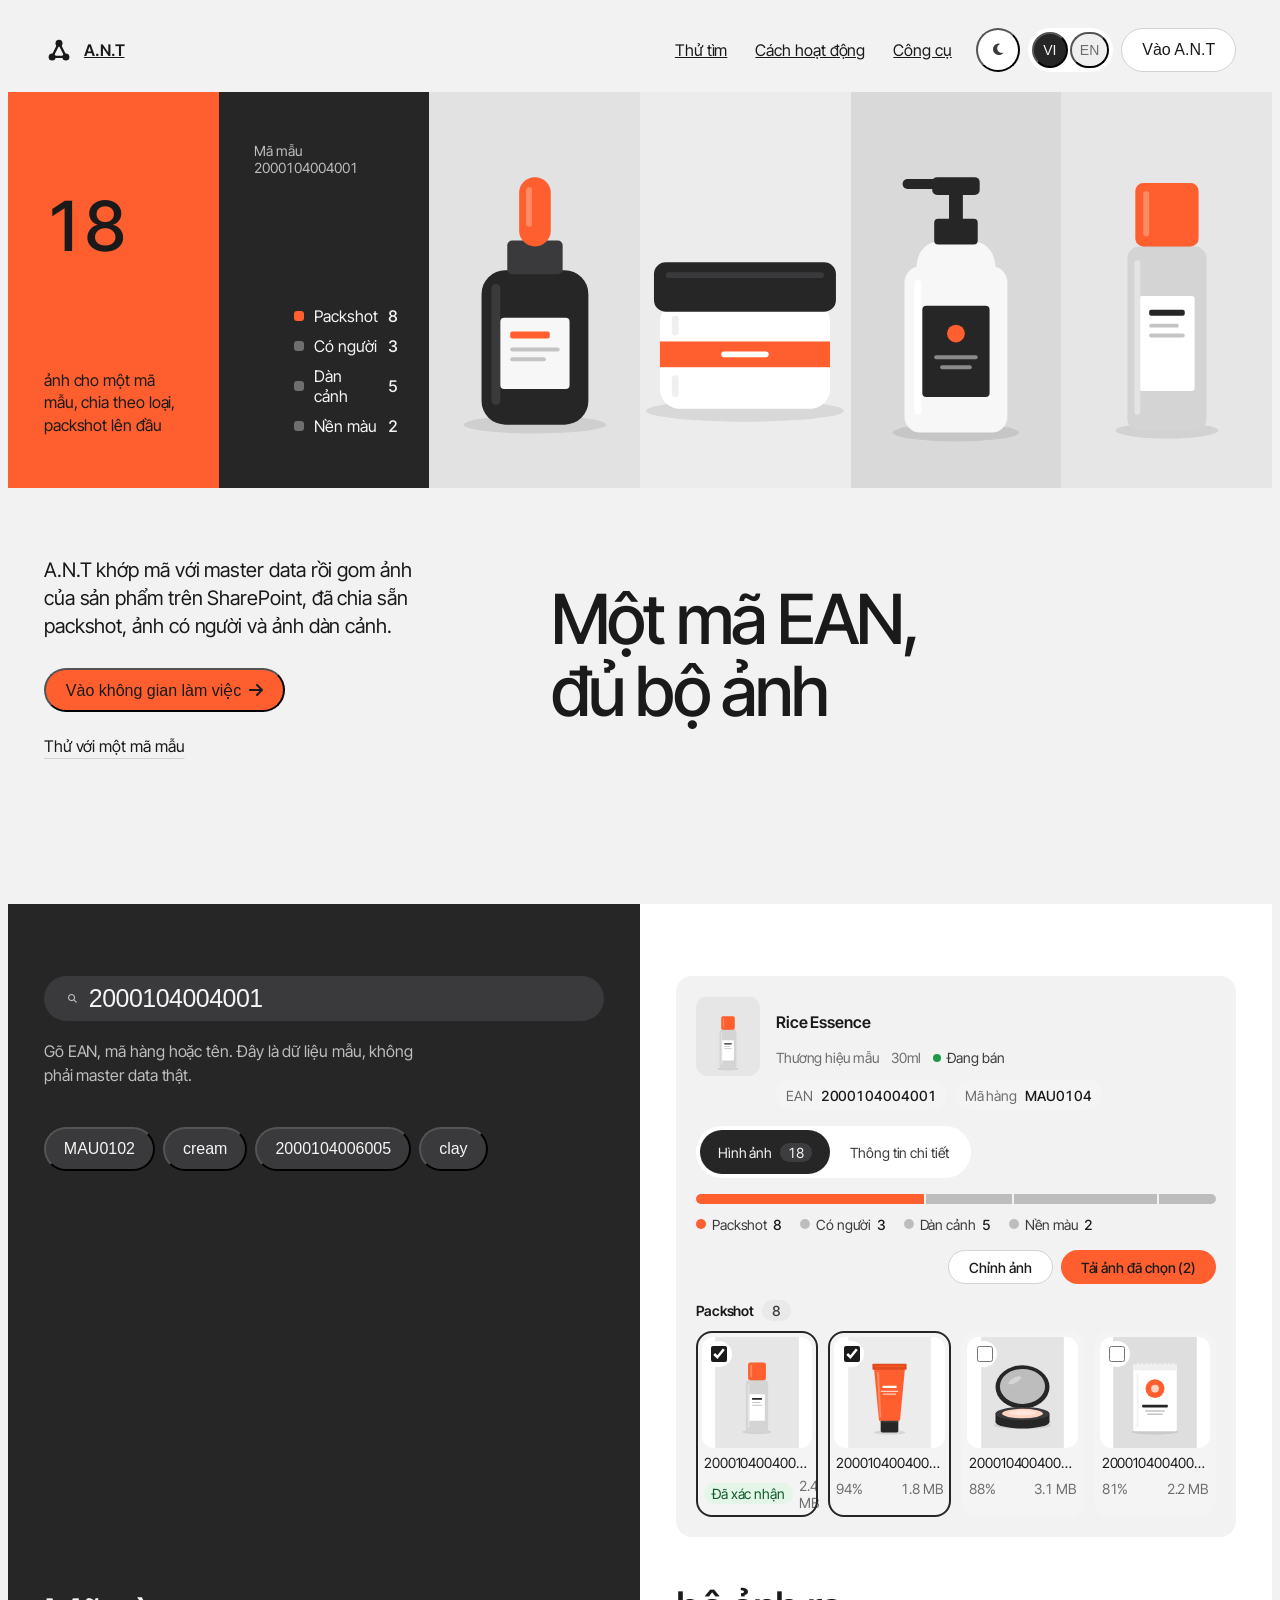
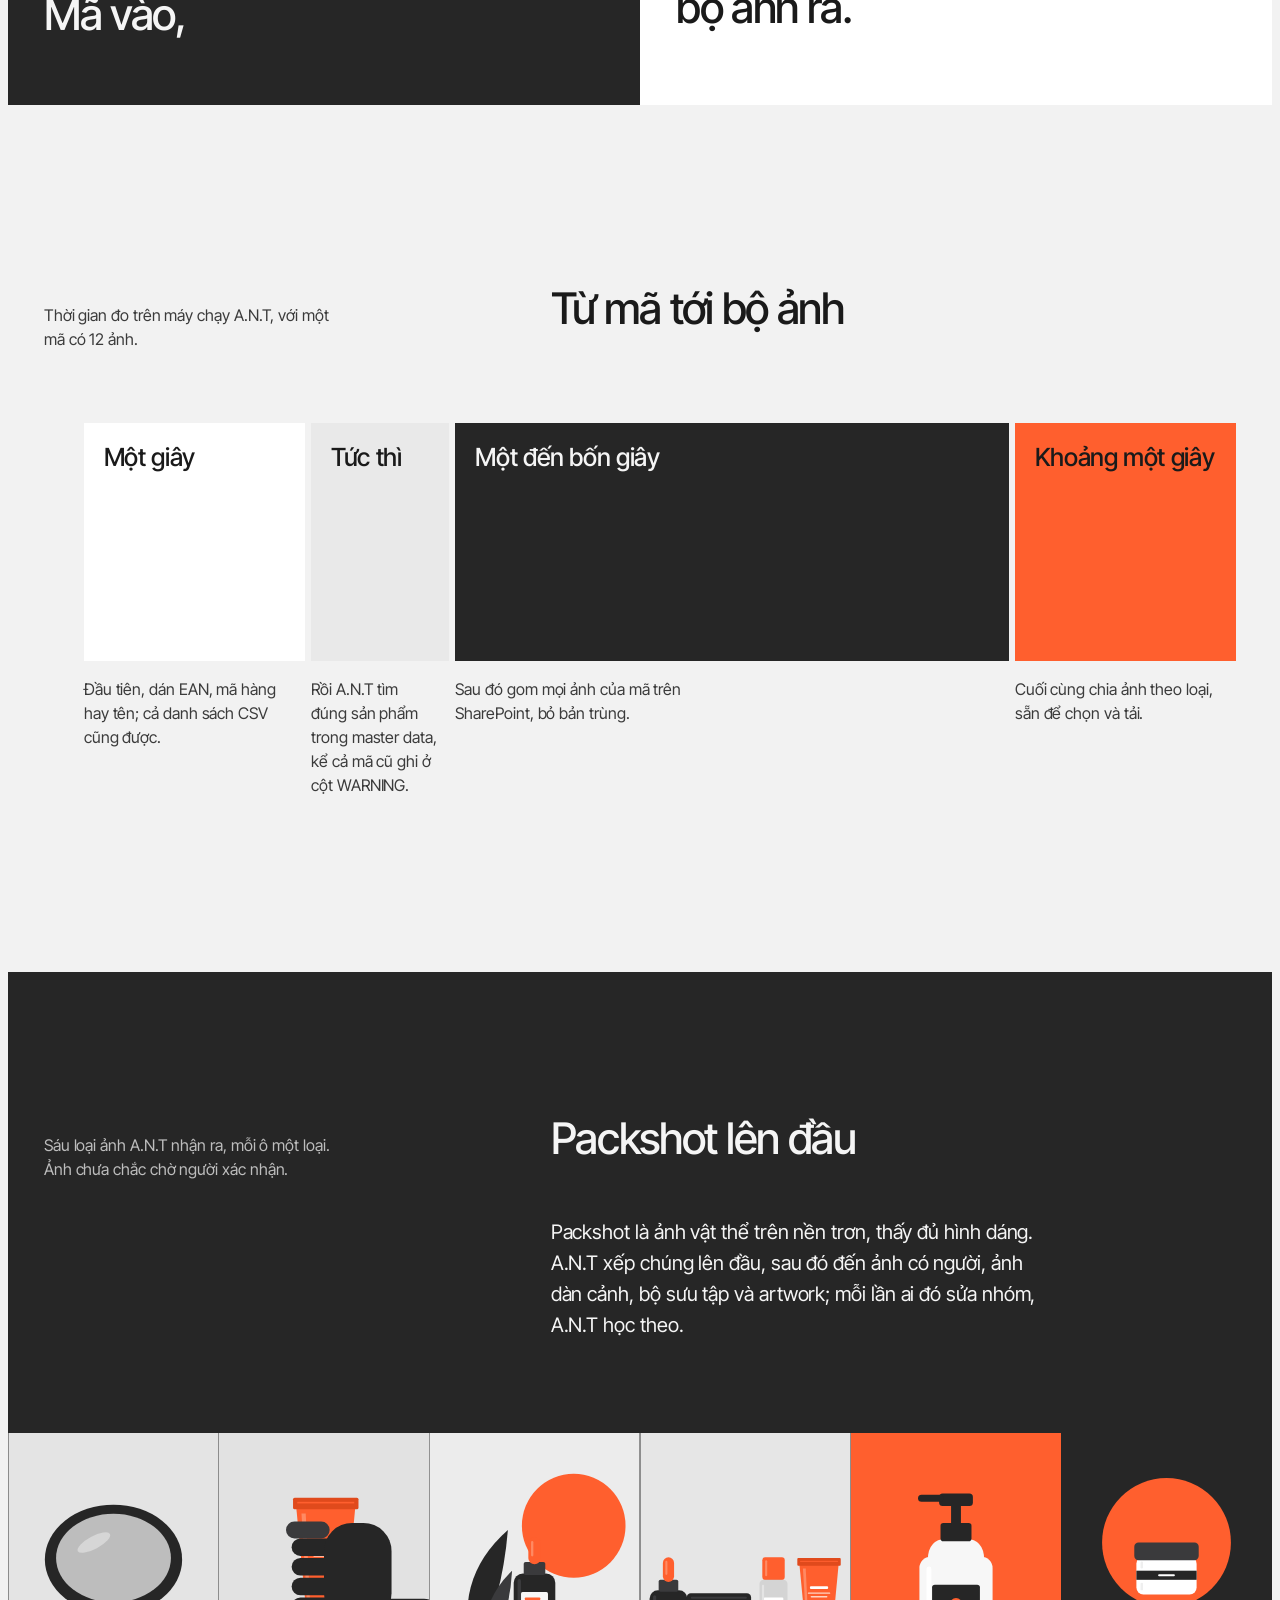
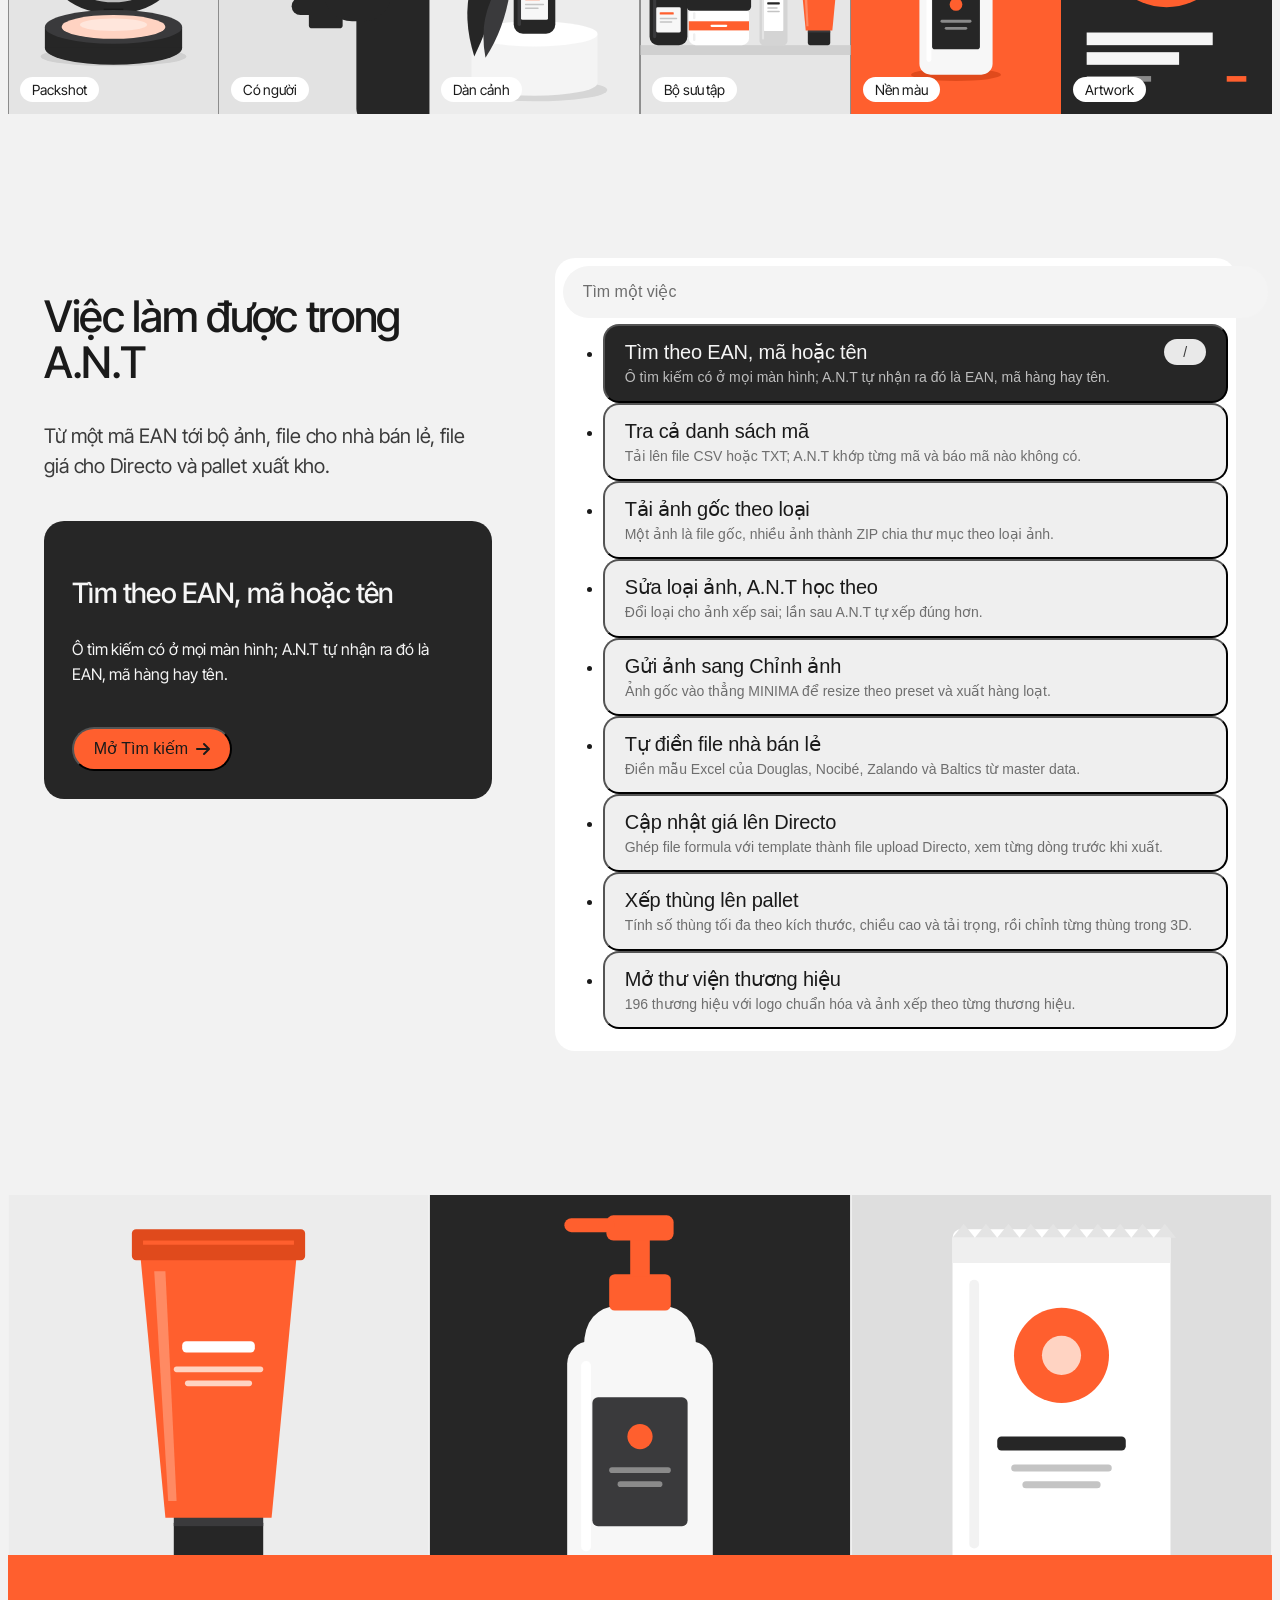
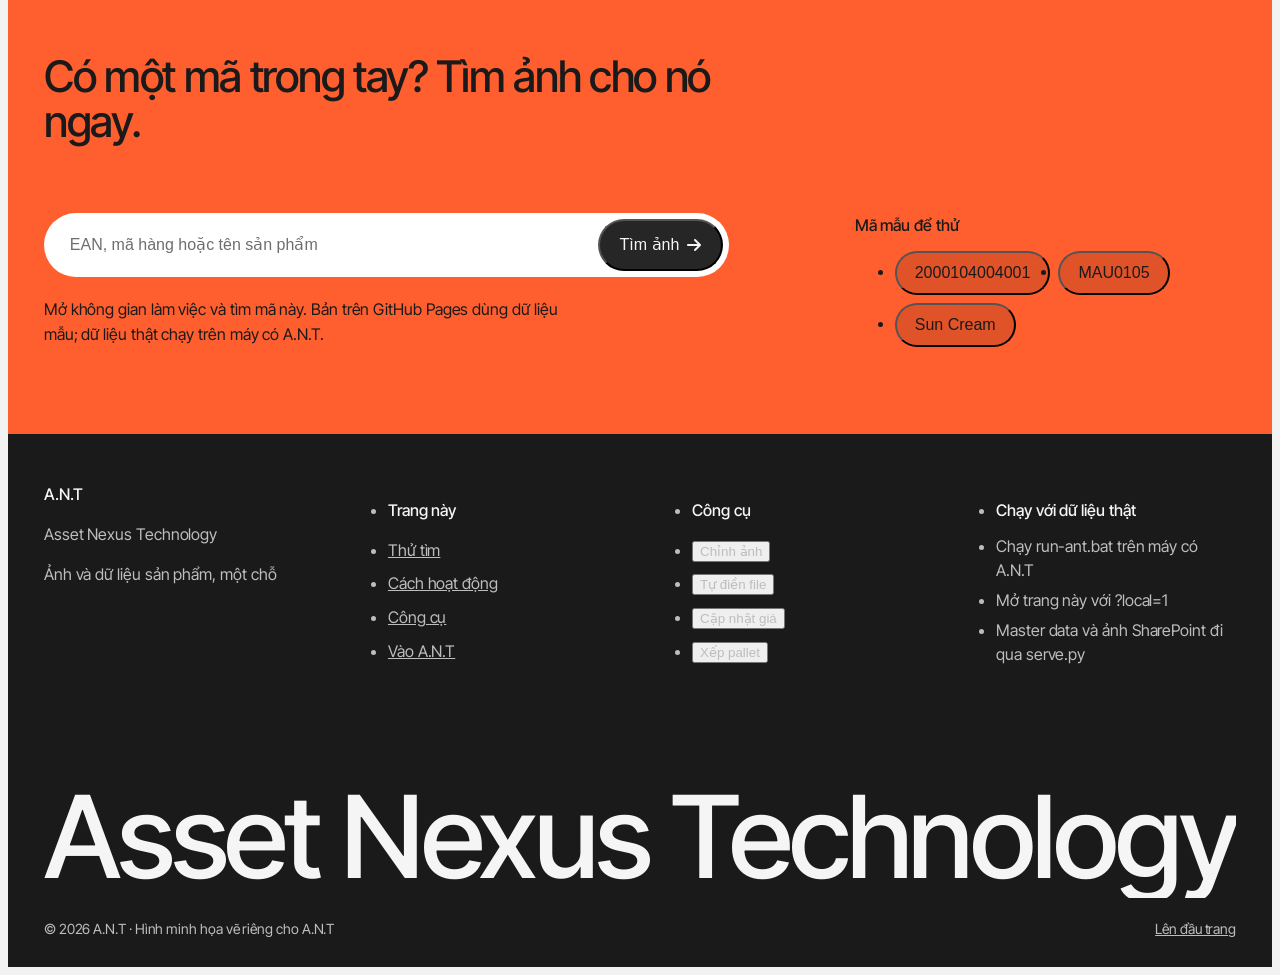
==== index.html @ 9f30e1dd "Rebuild A.N.T preview: drawn graphics landing, sample products demo Photographs replaced by flat SVG" ====
<!DOCTYPE html>
<html lang="vi">
<head>
    <meta charset="UTF-8">
    <meta name="viewport" content="width=device-width, initial-scale=1.0">
    <title>A.N.T — Asset Nexus Technology</title>
    <script>try { document.documentElement.dataset.theme = localStorage.getItem('ant-theme') === 'dark' ? 'dark' : 'light'; } catch (e) { document.documentElement.dataset.theme = 'light'; }</script>
    <!-- Tailwind CSS -->
    <script src="https://cdn.tailwindcss.com"></script>
    <!-- FontAwesome Icons -->
    <link rel="stylesheet" href="https://cdnjs.cloudflare.com/ajax/libs/font-awesome/6.4.0/css/all.min.css">
    <!-- Inter Tight (with Vietnamese) for everything, IBM Plex Mono for EANs and article codes in the workspace -->
    <link rel="preconnect" href="https://fonts.googleapis.com">
    <link rel="preconnect" href="https://fonts.gstatic.com" crossorigin>
    <link href="https://fonts.googleapis.com/css2?family=Inter+Tight:wght@400;500;600&family=IBM+Plex+Mono:wght@400;500&display=swap" rel="stylesheet"><!-- taste-skill-ignore: IBM Plex Mono is the sheet's face for IDs -->
    <script>
        tailwind.config = {
            theme: { extend: { fontFamily: { sans: ['"Inter Tight"', 'system-ui', 'sans-serif'] } } }
        }
    </script>
    <style>
        /* Omni-style workspace (after VALMAX's "Omni" dashboard, the user's reference).
           A light grey canvas with white cards (20px corners, no borders, no shadows),
           near-black cards for emphasis, one orange for the main action and the main
           data, pills for every control, and big light figures. The screens are one
           pill of tabs in the top bar; there is no sidebar. Inter Tight throughout;
           IBM Plex Mono only for EANs and article codes. */
        :root {
            color-scheme: light;
            --bg: #f2f2f2;            /* the canvas */
            --sheet: #f2f2f2;
            --surface: #ffffff;       /* cards */
            --surface-2: #f4f4f4;     /* fills inside cards */
            --surface-3: #e9e9e9;     /* hover and active */
            --line: #e6e6e6;
            --line-strong: #d2d2d2;
            --text: #1a1a1a;
            --text-2: #3b3b3b;
            --text-3: #6e6e6e;
            --ink-dark: #262626;      /* emphasis cards, the active tab, dark buttons */
            --on-dark: #f5f5f5;
            --on-dark-2: #a6a6a6;
            --primary: #ff5f2e;       /* the one orange: main action, main data */
            --primary-hover: #f24f1c;
            --primary-ink: #d9480f;
            --on-primary: #1a1a1a;    /* dark text on orange reads at 5.7:1 */
            --chart-1: #ff5f2e;
            --chart-2: #262626;
            --set-other: #bdbdbd;
            --positive: #1e9b48;
            --negative: #e5383b;
            --pill-positive-bg: #e3f6e8; --pill-positive-ink: #0f5a29;
            --pill-warning-bg: #fff1e8; --pill-warning-ink: #9a3412;
            --plate: #f0f0f0;
            --radius-sm: 12px;
            --radius: 16px;
            --radius-lg: 20px;
            --gap: 16px;
            --mono: 'IBM Plex Mono', ui-monospace, monospace;
        }
        :root[data-theme="dark"] {
            color-scheme: dark;
            --bg: #0f0f10;
            --sheet: #0f0f10;
            --surface: #1b1b1c;
            --surface-2: #242425;
            --surface-3: #2f2f30;
            --line: #2c2c2d;
            --line-strong: #404042;
            --text: #f2f2f2;
            --text-2: #d0d0d0;
            --text-3: #9c9c9c;
            --ink-dark: #2c2c2e;
            --on-dark: #f5f5f5;
            --on-dark-2: #a6a6a6;
            --primary-ink: #ff7a50;
            --set-other: #5a5a5c;
            --positive: #4cc777;
            --negative: #ff6b6b;
            --pill-positive-bg: #12301f; --pill-positive-ink: #8ee0b2;
            --pill-warning-bg: #3a2210; --pill-warning-ink: #ffb68f;
            --plate: #ececec;         /* product shots keep a light plate */
        }
        html, body { background: var(--bg); }
        .ant-theme-switching *, .ant-theme-switching *::before, .ant-theme-switching *::after { transition: none !important; }
        body { font-family: 'Inter Tight', system-ui, sans-serif; font-size: 15px; letter-spacing: -.005em; color: var(--text); }
        ::selection { background: var(--primary); color: var(--on-primary); }
        h1, h2, h3, h4 { color: var(--text); }
        .ant-muted { color: var(--text-3); }
        .ant-soft { color: var(--text-2); }
        .ant-mono { font-family: var(--mono); font-variant-numeric: tabular-nums; } /* taste-skill-ignore: EANs and article codes only */
        .ant-ico-red, .ant-ico-yellow, .ant-ico-green, .ant-ico-blue, .ant-ico-gray { color: var(--text-3) !important; }
        .no-scrollbar::-webkit-scrollbar { display: none; }
        .no-scrollbar { -ms-overflow-style: none; scrollbar-width: none; }
        .square-grid-item { aspect-ratio: 1 / 1; }

        /* Controls: every button and field is a pill */
        button, input, [role="button"] { touch-action: manipulation; }
        button:focus-visible, input:focus-visible, a:focus-visible, [role="button"]:focus-visible { outline: 2px solid var(--primary-ink) !important; outline-offset: 2px; }
        button:disabled { cursor: not-allowed; opacity: .45; }
        .ant-btn { min-height: 44px; display: inline-flex; align-items: center; justify-content: center; gap: 8px; padding: 0 20px; border-radius: 999px; font-size: 15px; font-weight: 500; white-space: nowrap; transition: background-color .15s, border-color .15s, color .15s, transform .15s; }
        .ant-btn:active:not(:disabled) { transform: scale(.98); }
        .ant-btn-primary { background: var(--primary); color: var(--on-primary); }
        .ant-btn-primary:hover { background: var(--primary-hover); }
        .ant-btn-dark { background: var(--ink-dark); color: var(--on-dark); }
        .ant-btn-dark:hover { background: #000; }
        .ant-btn-secondary { background: var(--surface); color: var(--text); border: 1px solid var(--line-strong); }
        .ant-btn-secondary:hover { background: var(--surface-2); }
        .ant-input { min-height: 44px; padding: 0 18px; border-radius: 999px; background: var(--surface-2); border: 1px solid transparent; color: var(--text); outline: none; transition: border-color .15s; }
        .ant-input::placeholder { color: var(--text-3); }
        .ant-input:focus { border-color: var(--line-strong); }
        .ant-input:focus-visible { outline: none !important; }
        .ant-card { background: var(--surface); border-radius: var(--radius-lg); }
        .ant-divider { border-top: 1px solid var(--line); }
        .ant-chip, .ant-chip.is-muted { display: inline-flex; align-items: center; gap: 6px; padding: 2px 10px; border-radius: 999px; background: var(--surface-3); color: var(--text-2); font-size: 13px; font-weight: 500; font-variant-numeric: tabular-nums; }
        /* Icons that head a block sit in a dark circle, as in Omni's card headers */
        .ant-tile { flex: none; width: 30px; height: 30px; display: inline-grid; place-items: center; border-radius: 50%; background: var(--ink-dark); color: var(--on-dark); font-size: 12px; }
        .ant-meter { height: 6px; border-radius: 999px; background: var(--surface-3); overflow: hidden; }
        .ant-meter > span { display: block; height: 100%; border-radius: inherit; background: var(--primary); }

        /* Top bar: brand, search, the screens as one pill, then status, theme and language */
        #ant-topbar { display: flex; flex-wrap: wrap; align-items: center; gap: 10px; padding: 12px 16px 8px; background: var(--bg); }
        .ant-brand { display: flex; align-items: center; gap: 12px; min-height: 44px; padding: 0 4px; text-align: left; }
        .ant-brand-mark { width: 30px; height: 30px; flex: none; color: var(--text); }
        .ant-brand-mark svg { display: block; width: 100%; height: 100%; }
        .ant-brand-sep { width: 1px; height: 26px; background: var(--line-strong); }
        .ant-brand-word { font-size: 24px; font-weight: 500; letter-spacing: -.03em; line-height: 1; color: var(--text); }
        .ant-topbar-search { order: 3; flex: 1 1 100%; }
        .om-nav { display: none; align-items: center; gap: 2px; padding: 4px; border-radius: 999px; background: var(--surface); }
        .om-nav button { min-height: 44px; padding: 0 18px; border-radius: 999px; color: var(--text-2); font-size: 15px; white-space: nowrap; transition: background-color .15s, color .15s; }
        .om-nav button:hover { color: var(--text); background: var(--surface-2); }
        .om-nav button.ant-tool-active { background: var(--ink-dark); color: var(--on-dark); }
        .ant-controls { display: flex; align-items: center; gap: 8px; margin-left: auto; }
        .ant-theme-btn { width: 44px; height: 44px; display: grid; place-items: center; border-radius: 50%; background: var(--surface); color: var(--text-2); transition: background-color .15s, color .15s; }
        .ant-theme-btn:hover { background: var(--surface-3); color: var(--text); }
        .ant-conn { min-height: 44px; display: inline-flex; align-items: center; gap: 8px; padding: 0 16px 0 14px; border-radius: 999px; background: var(--surface); color: var(--text-2); font-size: 14px; white-space: nowrap; transition: background-color .15s; }
        .ant-conn:hover { background: var(--surface-3); }
        .ant-conn::before { content: ''; width: 8px; height: 8px; border-radius: 50%; background: var(--text-3); }
        .ant-conn[data-state="online"]::before { background: var(--positive); }
        .ant-conn[data-state="offline"]::before { background: var(--negative); }
        .ant-lang { display: flex; gap: 2px; padding: 4px; border-radius: 999px; background: var(--surface); }
        .ant-lang button { min-width: 36px; min-height: 36px; padding: 0 8px; border-radius: 999px; color: var(--text-3); font-size: 13px; font-weight: 500; transition: background-color .15s, color .15s; }
        .ant-lang button:hover { color: var(--text); }
        .ant-lang button[aria-pressed="true"] { background: var(--ink-dark); color: var(--on-dark); }
        #toast { top: 84px; right: 24px; max-width: min(380px, calc(100vw - 32px)); border-radius: 16px !important; background: var(--ink-dark); color: var(--on-dark); }
        #main-scroll-container { background: var(--bg); }
        @media (min-width: 1024px) {
            #ant-topbar { flex-wrap: nowrap; gap: 12px; padding: 20px 32px 12px; }
            .ant-topbar-search { order: 0; flex: 0 1 420px; margin-left: 20px; }
            .om-nav { display: flex; margin-left: auto; }
            .ant-controls { margin-left: 0; }
            #main-scroll-container { padding: 12px 32px 32px !important; }
            #bottom-toolbar-container { display: none !important; }
            #top-toolbar-container .ant-top-tabs { display: none !important; }
        }
        /* Laptops: the six tabs keep their place, the status pill keeps only its dot, and below 1280 the search takes its own row */
        @media (min-width: 1024px) and (max-width: 1439px) {
            .om-nav button { padding: 0 12px; }
            .ant-conn { min-width: 44px; justify-content: center; padding: 0; }
            .ant-conn span { position: absolute; width: 1px; height: 1px; overflow: hidden; clip: rect(0 0 0 0); white-space: nowrap; }
        }
        @media (min-width: 1024px) and (max-width: 1279px) {
            #ant-topbar { flex-wrap: wrap; }
            .ant-topbar-search { order: 3; flex: 1 1 100%; margin-left: 0; }
        }

        /* Search: a white pill, the magnifier in its own circle, a "/" key, then the file upload */
        .ant-searchbar { display: flex; align-items: center; gap: 6px; height: 52px; padding: 0 6px; border: 1px solid transparent; border-radius: 999px; background: var(--surface); transition: border-color .15s; }
        .ant-searchbar:focus-within { border-color: var(--line-strong); }
        .ant-search-go { width: 40px; height: 40px; flex: none; display: grid; place-items: center; border-radius: 50%; background: var(--surface-2); color: var(--text); }
        .ant-search-go:hover { background: var(--surface-3); }
        #search-input { flex: 1; width: 0; min-width: 0; height: 100%; background: transparent; color: var(--text); font-size: 15px; outline: none; }
        #search-input::placeholder { color: var(--text-3); }
        #search-input:focus-visible, #master-search-input:focus-visible { outline: none !important; }
        .ant-kbd { flex: none; min-width: 34px; height: 30px; display: grid; place-items: center; padding: 0 10px; border-radius: 999px; background: #8f8f8f; color: #fff; font: 500 13px/1 'Inter Tight', system-ui, sans-serif; }
        .ant-searchbar:focus-within .ant-kbd { display: none; }
        .ant-search-file { flex: none; width: 40px; height: 40px; display: inline-grid; place-items: center; border-radius: 50%; background: var(--surface-2); color: var(--text); transition: background-color .15s; }
        .ant-search-file span { position: absolute; width: 1px; height: 1px; overflow: hidden; clip: rect(0 0 0 0); white-space: nowrap; }
        .ant-search-file:hover { background: var(--surface-3); }
        .ant-feedback { background: var(--pill-warning-bg); border-radius: var(--radius); color: var(--pill-warning-ink); }
        .ant-link { color: var(--text); font-weight: 500; text-decoration: underline; text-decoration-color: var(--primary); text-underline-offset: 4px; }
        #search-feedback { max-width: 100%; }
        #return-to-master { margin-bottom: 8px; }

        /* Library and tools: back button and where you are */
        .ant-top-tabs { display: flex; gap: 2px; padding: 4px; overflow-x: auto; border-radius: 999px; background: var(--surface); }
        .ant-top-tab { min-height: 44px; flex: none; display: flex; align-items: center; gap: 6px; padding: 0 16px; border-radius: 999px; color: var(--text-2); font-size: 14px; white-space: nowrap; transition: background-color .15s, color .15s; }
        .ant-top-tab:hover { color: var(--text); }
        .ant-top-tab.ant-tool-active { background: var(--ink-dark); color: var(--on-dark); }
        #top-library-title { min-height: 44px; align-items: center; gap: 8px; padding: 0 16px; border-radius: 999px; background: var(--surface); color: var(--text-2); font-size: 14px; }

        /* Below 1024px: the screens as a pill bar at the foot */
        .ant-dock { display: flex; gap: 2px; margin: 8px 12px max(12px, env(safe-area-inset-bottom)); padding: 5px; border-radius: 999px; background: var(--surface); }
        .ant-dock button { position: relative; flex: 1; min-width: 0; min-height: 52px; display: flex; flex-direction: column; align-items: center; justify-content: center; gap: 4px; border-radius: 999px; color: var(--text-3); transition: background-color .15s, color .15s; }
        .ant-dock button i { font-size: 16px; color: inherit !important; }
        .ant-dock button span { position: absolute; width: 1px; height: 1px; overflow: hidden; clip: rect(0 0 0 0); white-space: nowrap; }
        .ant-dock button::after { content: attr(data-short-vi); font-size: 12px; font-weight: 500; line-height: 1; white-space: nowrap; }
        html[lang="en"] .ant-dock button::after { content: attr(data-short-en); }
        .ant-dock button:hover { color: var(--text); }
        .ant-dock button.ant-tool-active { background: var(--ink-dark); color: var(--on-dark); }
        @media (max-width: 480px) { .ant-dock .ant-dock-soon { display: none; } }

        /* Main page: title row, then a bento of live figures */
        .ant-title-row { display: flex; flex-wrap: wrap; align-items: flex-end; justify-content: space-between; gap: 16px 24px; padding: 8px 0 20px; }
        .ant-title-row h1 { font-size: 30px; font-weight: 400; line-height: 1.15; letter-spacing: -.03em; }
        .ant-title-row p { margin-top: 6px; font-size: 15px; color: var(--text-3); font-variant-numeric: tabular-nums; }
        .om-actions { display: flex; flex-wrap: wrap; align-items: center; gap: 10px; }
        #home-dashboard { display: none; }
        body.ant-home #home-dashboard { display: grid; }
        .om-bento { grid-template-columns: repeat(12, minmax(0, 1fr)); grid-auto-flow: dense; gap: var(--gap); }  /* dense: half-width cards pair up on laptops */
        .om-card { position: relative; min-width: 0; padding: 22px 24px; border-radius: var(--radius-lg); background: var(--surface); }
        .om-card.is-dark { background: var(--ink-dark); color: var(--on-dark); }
        .om-card h2, .om-card h3 { font-size: 20px; font-weight: 400; line-height: 1.25; letter-spacing: -.02em; }
        .om-card.is-dark h2, .om-card.is-dark h3 { color: var(--on-dark); }
        .om-card-head { display: flex; align-items: flex-start; justify-content: space-between; gap: 12px; }
        .om-round { width: 44px; height: 44px; flex: none; display: grid; place-items: center; border-radius: 50%; background: var(--surface-2); color: var(--text); transition: background-color .15s; }
        .om-round:hover { background: var(--surface-3); }
        .om-card.is-dark .om-round { background: #3a3a3c; color: var(--on-dark); }
        .om-chip-btn { min-height: 36px; padding: 0 14px; border-radius: 999px; background: #e9e9e9; color: #1a1a1a; font-size: 13px; transition: background-color .15s; }
        .om-chip-btn:hover { background: #fff; }
        .om-big { font-size: 40px; font-weight: 400; line-height: 1.05; letter-spacing: -.04em; font-variant-numeric: tabular-nums; }
        .om-kpi { display: flex; flex-direction: column; justify-content: space-between; gap: 18px; min-height: 140px; }
        .om-kpi h2, .om-kpi dt { font-size: 17px; font-weight: 400; letter-spacing: -.01em; color: var(--text); }
        .om-kpi-value, .om-kpi dd { display: flex; flex-wrap: wrap; align-items: baseline; gap: 4px 10px; }
        .om-kpi small { font-size: 14px; color: var(--text-3); }
        .om-sub { margin-top: 6px; font-size: 15px; color: var(--text-3); }
        .om-note { font-size: 13px; color: var(--on-dark-2); }
        .om-empty { font-size: 15px; color: var(--on-dark-2); }
        .om-total { display: flex; align-items: baseline; gap: 8px; margin-top: 18px; }
        .om-total small { font-size: 14px; color: var(--on-dark-2); }
        /* Recent work: times on the left, each item a white chip on the dark card */
        .om-recent { grid-column: span 5; min-height: 300px; }
        .om-timeline { display: grid; gap: 10px; margin-top: 20px; }
        .om-tl-row { display: grid; grid-template-columns: 104px minmax(0, 1fr); align-items: center; gap: 12px; }
        .om-tl-time { font-size: 13px; color: var(--on-dark-2); font-variant-numeric: tabular-nums; }
        .om-tl-item { width: fit-content; max-width: 100%; min-height: 52px; display: flex; align-items: center; gap: 16px; margin-left: calc(var(--i, 0) * 4%); padding: 8px 16px; border-radius: 12px; background: #fff; color: #1a1a1a; text-align: left; transition: transform .15s; }
        .om-tl-item:hover { transform: translateX(3px); }
        .om-tl-item strong { display: block; overflow: hidden; font-size: 15px; font-weight: 500; white-space: nowrap; text-overflow: ellipsis; }
        .om-tl-item small { display: block; font-size: 13px; color: #6b6b6b; }
        .om-tl-item i { width: 32px; height: 32px; flex: none; display: grid; place-items: center; border-radius: 50%; background: #262626; color: #fff; font-size: 12px; }
        /* Labelled pictures: one dot per few pictures, packshots in orange */
        .om-labels { grid-column: span 4; display: flex; flex-direction: column; }
        .om-dots { display: flex; flex-wrap: wrap-reverse; justify-content: flex-end; align-content: flex-start; gap: 8px; margin: 18px 0 12px auto; max-width: 236px; }
        .om-dot { width: 20px; height: 20px; border-radius: 50%; background: #4a4a4c; }
        .om-dot.is-main { background: var(--primary); }
        .om-dot.is-pending { background: transparent; box-shadow: inset 0 0 0 2px #4a4a4c; }
        .om-dot.is-alt { background: #8e8e90; }
        .om-key { display: grid; gap: 6px; font-size: 13px; color: var(--on-dark-2); }
        .om-key li { display: flex; align-items: center; gap: 8px; }
        .om-key .om-dot { width: 10px; height: 10px; }
        .om-key b { margin-left: auto; font-weight: 500; color: var(--on-dark); font-variant-numeric: tabular-nums; }
        .om-labels .om-note { margin-top: 10px; }
        /* The last product opened: its packshot, as Omni's portrait card */
        .om-product { grid-column: span 3; min-height: 380px; overflow: hidden; padding: 0; }
        .om-product > img { position: absolute; inset: 0; width: 100%; height: 100%; padding: 28px 28px 92px; object-fit: contain; background: #fff; }
        .om-product-chip { position: absolute; left: 16px; bottom: 92px; padding: 6px 12px; border-radius: 999px; background: #fff; color: #1a1a1a; font-size: 13px; font-variant-numeric: tabular-nums; }
        .om-product-bar { position: absolute; left: 12px; right: 12px; bottom: 12px; display: flex; align-items: center; justify-content: space-between; gap: 12px; padding: 12px 12px 12px 16px; border-radius: 16px; background: rgba(28, 28, 30, .9); color: #f5f5f5; }
        .om-product-bar strong { display: block; overflow: hidden; font-size: 15px; font-weight: 500; white-space: nowrap; text-overflow: ellipsis; }
        .om-product-bar small { display: block; font-size: 13px; color: #b4b4b4; font-variant-numeric: tabular-nums; }
        .om-product-bar button { width: 40px; height: 40px; flex: none; display: grid; place-items: center; border-radius: 50%; background: #fff; color: #1a1a1a; transition: transform .15s; }
        .om-product-bar button:hover { transform: scale(1.06); }
        .om-product-empty { height: 100%; display: flex; flex-direction: column; justify-content: flex-end; gap: 8px; padding: 24px; }
        .om-product-empty p { font-size: 15px; color: var(--on-dark-2); }
        .om-product-empty img { flex: 1 1 0; min-height: 0; width: 100%; margin-bottom: 8px; border-radius: 12px; object-fit: cover; opacity: .3; filter: grayscale(1); } /* where the packshot will be */
        /* a value still loading: a flat bar at the size of the figure it stands for */
        .om-skel { display: inline-block; width: 2.4em; height: .8em; border-radius: 6px; background: var(--surface-3); vertical-align: baseline; }
        .is-dark .om-skel { background: #3a3a3c; }
        /* Brands with the most products: stepped bars, the first in near-black, the second in orange */
        .om-brands { grid-column: span 7; display: flex; flex-direction: column; }
        /* Products by status: one stacked bar of the six statuses, then each with its count and share */
        .om-status { grid-column: span 8; }
        .om-stack { display: flex; gap: 3px; height: 28px; margin-top: 20px; overflow: hidden; border-radius: 8px; }
        .om-stack span { min-width: 3px; }
        .s-active { background: var(--primary); }
        .s-limited { background: #ffb594; }
        .s-upcoming { background: var(--text); }
        .s-nonactive { background: #bdbdbd; }
        .s-discontinued { background: #8a8a8a; }
        .s-unknown { background: repeating-linear-gradient(45deg, #cfcfcf 0 3px, var(--surface-2) 3px 7px); }
        .om-status-list { display: grid; grid-template-columns: repeat(3, minmax(0, 1fr)); gap: 16px 24px; margin-top: 22px; }
        .om-status-list > div { display: grid; grid-template-columns: 12px minmax(0, 1fr); column-gap: 10px; align-content: start; }
        .om-status-list i { width: 12px; height: 12px; margin-top: 4px; border-radius: 3px; }
        .om-status-list dt { font-size: 14px; color: var(--text-2); }
        .om-status-list dd { grid-column: 2; font-size: 26px; line-height: 1.2; letter-spacing: -.025em; font-variant-numeric: tabular-nums; }
        .om-status-list dd small { margin-left: 6px; font-size: 13px; letter-spacing: 0; color: var(--text-3); }
        .om-status-list .om-raw { grid-column: 2; margin-top: 2px; font-size: 12px; color: var(--text-3); }
        /* Data source: the file, when it was saved, its size; a warning when the export was cut */
        .om-source { grid-column: span 4; display: flex; flex-direction: column; }
        .om-src-list { display: grid; gap: 8px; margin: 16px 0 18px; }
        .om-src-list > div { display: flex; justify-content: space-between; gap: 12px; padding-bottom: 8px; border-bottom: 1px solid #3a3a3c; }
        .om-src-list dt { font-size: 14px; color: var(--on-dark-2); }
        .om-src-list dd { font-size: 14px; text-align: right; overflow-wrap: anywhere; font-variant-numeric: tabular-nums; }
        /* Changes since the previous export: four figures, then where they come from */
        .om-changes { margin-bottom: 16px; }
        .om-changes h3 { font-size: 14px; color: var(--on-dark-2); letter-spacing: 0; }
        .om-ch-grid { display: grid; grid-template-columns: repeat(3, minmax(0, 1fr)); gap: 8px; margin-top: 10px; }
        .om-moves:empty { display: none; }
        .om-moves { margin-top: 24px; padding-top: 18px; border-top: 1px solid var(--line); }
        .om-moves h3 { display: flex; justify-content: space-between; gap: 12px; font-size: 14px; font-weight: 500; color: var(--text-2); }
        .om-moves h3 b { font-weight: 500; color: var(--text); font-variant-numeric: tabular-nums; }
        .om-moves ul { display: grid; grid-template-columns: repeat(2, minmax(0, 1fr)); gap: 8px 32px; margin-top: 10px; font-size: 14px; color: var(--text-2); }
        .om-moves li { display: flex; align-items: center; gap: 8px; min-width: 0; }
        .om-moves li i { flex: none; width: 10px; height: 10px; border-radius: 3px; }
        .om-moves li b { margin-left: auto; font-weight: 500; color: var(--text); font-variant-numeric: tabular-nums; }
        .om-ch-grid div { display: flex; flex-direction: column-reverse; justify-content: flex-end; padding: 10px 10px 8px; border-radius: 12px; background: #333335; }
        .om-ch-grid dd { font-size: 24px; line-height: 1.1; letter-spacing: -.02em; font-variant-numeric: tabular-nums; }
        .om-ch-grid dd.is-up { color: var(--primary); }
        .om-ch-grid dt { margin-top: 2px; font-size: 12px; color: var(--on-dark-2); }
        .om-ch-lines { display: grid; gap: 6px; margin-top: 12px; font-size: 13px; color: var(--on-dark-2); }
        .om-ch-lines li { display: flex; justify-content: space-between; gap: 12px; }
        .om-ch-lines b { font-weight: 500; color: var(--on-dark); font-variant-numeric: tabular-nums; }
        .om-ch-lines li.is-stack { display: grid; gap: 2px; }
        .om-ch-note { margin-top: 10px; font-size: 12px; line-height: 1.45; color: var(--on-dark-2); }
        .om-cut { margin-top: auto; padding: 14px 16px; border-radius: 14px; background: var(--primary); color: #1a1a1a; }
        .om-cut strong { display: block; font-size: 15px; font-weight: 600; }
        .om-cut p { margin-top: 6px; font-size: 13px; line-height: 1.45; }
        /* Data completeness for the products on sale: one meter per field, orange when under 60% */
        .om-complete { grid-column: span 5; display: flex; flex-direction: column; }
        .om-meters { display: grid; gap: 12px; margin-top: 18px; }
        .om-meters li { display: grid; grid-template-columns: minmax(0, 1fr) auto; gap: 6px 12px; align-items: baseline; font-size: 14px; }
        .om-meters b { font-weight: 500; font-variant-numeric: tabular-nums; }
        .om-meters b small { margin-left: 6px; font-weight: 400; color: var(--text-3); }
        .om-meter { grid-column: 1 / -1; height: 8px; overflow: hidden; border-radius: 999px; background: var(--surface-3); }
        .om-meter span { display: block; height: 100%; border-radius: inherit; background: var(--text); }
        .om-meter span.is-low { background: var(--primary); }
        .om-complete .om-note-line { margin-top: auto; padding-top: 14px; font-size: 13px; color: var(--text-3); }
        .om-huge { margin-top: 18px; font-size: 56px; font-weight: 400; line-height: 1; letter-spacing: -.045em; font-variant-numeric: tabular-nums; }
        .om-steps { flex: 1; min-height: 200px; display: flex; align-items: stretch; margin-top: 22px; }
        .om-step { flex: 1; min-width: 0; display: flex; flex-direction: column; justify-content: flex-end; }
        .om-step-n { margin-bottom: 4px; font-size: 13px; font-weight: 500; font-variant-numeric: tabular-nums; }
        .om-step-bar { position: relative; overflow: hidden; height: calc((100% - 66px) * var(--h) / 100); min-height: 12px; margin-right: 6px; border-radius: 6px 6px 0 0; }
        .om-step-bar i { position: absolute; left: 0; right: 0; }
        .om-step-bar .s-active { bottom: 0; height: var(--a); }
        .om-step-bar .s-upcoming { bottom: var(--a); height: var(--u); }
        .om-step-key { display: flex; flex-wrap: wrap; gap: 4px 14px; margin-top: 12px; font-size: 12px; color: var(--text-3); }
        .om-step-key i { display: inline-block; width: 9px; height: 9px; margin-right: 6px; border-radius: 2px; vertical-align: -1px; }
        .om-step small { display: block; overflow: hidden; margin-top: 8px; padding-right: 6px; font-size: 12px; color: var(--text-3); white-space: nowrap; text-overflow: ellipsis; }
        /* Demo (no A.N.T server): the sample products stand in for the four master-data cards */
        .om-demo { display: none; grid-column: span 12; }
        .om-bento.is-demo .om-demo { display: block; }
        .om-bento.is-demo :is(.om-status, .om-source, .om-brands, .om-complete) { display: none; }
        .om-samples { display: grid; grid-template-columns: repeat(6, minmax(0, 1fr)); gap: 12px; margin-top: 20px; }
        .om-sample { align-self: start; min-width: 0; text-align: left; }
        .om-sample img { width: 100%; aspect-ratio: 3 / 4; border-radius: 12px; object-fit: cover; transition: transform .2s; }
        .om-sample:hover img { transform: translateY(-3px); }
        .om-sample strong { display: block; margin-top: 10px; font-size: 15px; font-weight: 500; line-height: 1.3; }
        .om-sample small { display: block; font-size: 13px; color: var(--text-3); font-variant-numeric: tabular-nums; }
        @media (min-width: 1281px) {
            .om-bento.is-demo .om-demo, .om-bento.is-demo .om-recent { grid-column: span 8; }
            .om-bento.is-demo .om-product { grid-column: span 4; }
        }
        @media (max-width: 1280px) {
            .om-status, .om-brands, .om-recent { grid-column: span 12; }
            .om-source, .om-complete, .om-product, .om-labels { grid-column: span 6; }
        }
        @media (max-width: 760px) {
            .om-bento { grid-template-columns: minmax(0, 1fr); }
            .om-bento > * { grid-column: auto !important; }
            .om-tl-row { grid-template-columns: 1fr; gap: 4px; }
            .om-tl-item { margin-left: 0; }
            .om-huge { font-size: 44px; }
            .om-status-list { grid-template-columns: repeat(2, minmax(0, 1fr)); }
            .om-samples { grid-template-columns: repeat(3, minmax(0, 1fr)); }
            .om-moves ul { grid-template-columns: minmax(0, 1fr); }
            .ant-title-row h1 { font-size: 24px; }
            body:not(.ant-home) .om-actions { display: none; }
        }

        /* Landing page (taste-skill direction "The printed annual", seed 892856279; A.N.T's own type and
           colours kept). One vertical axis at five twelfths of the grid: headings and body start on it,
           side notes sit left of it. Sections alternate the paper ground with full-bleed fields of ink,
           white and orange. The pictures are flat drawings of cosmetics in the same colours (assets/art,
           drawn by code), butted into gutterless mosaics. Sizes: display (h1), section (h2), statement,
           lead, 16px, 14px. */
        #landing-view { display: none; }
        body.ant-landing { padding: 0 !important; }
        body.ant-landing #ant-app { display: none !important; }
        /* The landing scrolls the document itself (anchors follow the window). */
        html:has(body.ant-landing), body.ant-landing { height: auto !important; overflow: visible !important; background: var(--sheet); }
        body.ant-landing { display: block !important; }
        body.ant-landing #landing-view { display: block; }
        #landing-view .ant-mono, #landing-view .ant-copy b { font-family: inherit; }
        #landing-view { --ld-m: clamp(16px, 2.8vw, 40px); --ld-gap: 24px; --ld-display: clamp(46px, 5.4vw, 104px); --ld-h2: clamp(32px, 3.4vw, 60px); --ld-say: 20px; --ld-28: clamp(20px, 1.95vw, 28px); --on-dark-2: #bdbdbd; }
        .ld-wrap { padding-left: var(--ld-m); padding-right: var(--ld-m); }
        .ld-grid { display: grid; grid-template-columns: repeat(12, minmax(0, 1fr)); column-gap: var(--ld-gap); }
        .ld-axis { grid-column: 6 / -1; }
        .ld-side { grid-column: 1 / span 4; }
        .ld-nav { display: flex; align-items: center; gap: 24px; height: 84px; }
        .ld-word { display: flex; align-items: center; gap: 10px; font-size: 16px; font-weight: 600; color: var(--text); }
        .ld-links { display: flex; gap: 28px; margin-left: auto; }
        .ld-links a { font-size: 16px; color: var(--text); transition: color .15s; }
        .ld-links a:hover { color: var(--primary-ink); }
        .ld-nav .ant-controls { margin-left: 0; }
        #landing-view .ant-btn { font-size: 16px; }
        #landing-view .ant-lang button { font-size: 14px; }
        #landing-view [data-ui] * { font-size: 14px; }  /* the interface fragments: their small text at the page's small step */
        #landing-view h2 { font-size: var(--ld-h2); font-weight: 500; line-height: 1.04; letter-spacing: -.03em; }

        /* Masthead: one code's picture set as a gutterless mosaic, then the title on the axis */
        .ld-top { display: flex; flex-direction: column; }
        .ld-mast { order: -1; display: grid; grid-template-columns: repeat(6, minmax(0, 1fr)); height: clamp(300px, 44svh, 520px); }
        .ld-mast > *, .ld-strip > * { min-width: 0; min-height: 0; overflow: hidden; }
        .ld-mast, .ld-strip { grid-template-rows: 100%; }
        .ld-mast img { display: block; width: 100%; height: 100%; object-fit: cover; }
        .ld-mast .ld-drift img { animation: ld-drift 18s ease-in-out infinite alternate; }
        @keyframes ld-drift { from { transform: scale(1); } to { transform: scale(1.07) translateY(-1.5%); } }
        .ld-tile { display: flex; flex-direction: column; justify-content: space-between; gap: 16px; padding: var(--ld-m); }
        .ld-tile.is-orange { background: var(--primary); color: #1a1a1a; }
        .ld-tile.is-ink { background: var(--ink-dark); color: var(--on-dark); }
        .ld-tile-num { font-size: var(--ld-display); font-weight: 500; line-height: .86; letter-spacing: -.045em; font-variant-numeric: tabular-nums; }
        .ld-tile-say { max-width: 20ch; font-size: 16px; line-height: 1.4; }
        .ld-tile-code { font-size: 14px; color: var(--on-dark-2); font-variant-numeric: tabular-nums; overflow-wrap: anywhere; }
        .ld-kinds { display: grid; gap: 10px; font-size: 16px; }
        .ld-kinds li { display: flex; align-items: center; gap: 10px; }
        .ld-kinds i { flex: none; width: 10px; height: 10px; border-radius: 3px; background: #6e6e70; }
        .ld-kinds i.is-main { background: var(--primary); }
        .ld-kinds b { margin-left: auto; font-weight: 500; font-variant-numeric: tabular-nums; }
        .ld-hero { padding-top: clamp(32px, 4.5svh, 56px); padding-bottom: 8px; align-items: start; }
        .ld-hero h1 { grid-row: 1; font-size: var(--ld-display); font-weight: 500; line-height: .98; letter-spacing: -.04em; }
        .ld-hero .ld-side { grid-row: 1; padding-top: .5em; }
        .ld-line { display: block; overflow: hidden; padding-bottom: .07em; }
        .ld-line > span { display: inline-block; animation: ld-line .9s cubic-bezier(.16, 1, .3, 1) both; }
        .ld-line + .ld-line > span { animation-delay: .11s; }
        @keyframes ld-line { from { transform: translateY(108%); } }
        .ld-lead { max-width: 34ch; font-size: var(--ld-say); line-height: 1.4; color: var(--text); }
        .ld-hero-actions { display: flex; flex-wrap: wrap; align-items: center; gap: 12px 24px; margin-top: 28px; }
        .ld-link { min-height: 44px; display: inline-flex; align-items: center; font-size: 16px; color: var(--text); text-decoration: underline; text-decoration-color: var(--line-strong); text-underline-offset: 6px; transition: color .15s, text-decoration-color .15s; }
        .ld-link:hover { color: var(--primary-ink); text-decoration-color: currentColor; }

        /* Try it: what you hand A.N.T on the dark half, what it makes of it on the light half */
        .ld-try { display: grid; grid-template-columns: repeat(2, minmax(0, 1fr)); min-height: min(74svh, 780px); margin-top: clamp(96px, 12svh, 160px); }
        .ld-field { min-width: 0; display: flex; flex-direction: column; padding: clamp(40px, 8svh, 96px) var(--ld-m) 32px; }
        .ld-field.is-in { background: var(--ink-dark); color: var(--on-dark); }
        .ld-field.is-out { align-items: flex-start; background: var(--surface); }
        .ld-try-box { display: flex; align-items: center; gap: 12px; max-width: 640px; padding: 0 24px; border-radius: 999px; background: #3a3a3c; }
        .ld-try-box i { font-size: .6em; color: var(--on-dark-2); }
        .ld-try-input { flex: 1; min-width: 0; height: 1.8em; padding: 0; background: none; border: 0; outline: 0; color: var(--on-dark); font-size: var(--ld-28); font-weight: 500; letter-spacing: -.02em; font-variant-numeric: tabular-nums; }
        .ld-try-box:focus-within { outline: 2px solid var(--primary); outline-offset: 3px; }
        .ld-try-hint { max-width: 44ch; margin-top: 18px; font-size: 16px; line-height: 1.5; color: var(--on-dark-2); }
        .ld-try-examples { display: flex; flex-wrap: wrap; gap: 8px; margin-top: 24px; }
        .ld-try-examples button { min-height: 44px; padding: 0 18px; border-radius: 999px; background: #3a3a3c; color: var(--on-dark); font-size: 16px; font-variant-numeric: tabular-nums; transition: background-color .15s; }
        .ld-try-examples button:hover { background: #4a4a4c; }
        .ld-field.is-in .ld-split { color: var(--on-dark); }
        .ld-split { margin-top: auto; padding-top: 48px; font-size: var(--ld-h2); font-weight: 500; line-height: 1.04; letter-spacing: -.03em; }
        .ld-out { width: min(100%, 580px); }
        .ld-panel { padding: 20px; background: var(--bg); border-radius: var(--radius); color: var(--text); font-size: 14px; }
        .ld-panel .ant-tabs { margin-top: 16px; }
        #landing-view .ld-frag-name { font-size: 16px; font-weight: 600; line-height: 1.3; }
        .ld-frag-tools { display: flex; justify-content: flex-end; gap: 8px; margin-top: 12px; }
        .ld-frag-tools .ant-btn { min-height: 32px; }
        .ld-frag-head { display: flex; align-items: center; gap: 8px; margin: 16px 0 10px; font-weight: 600; }
        .ld-frag-grid { display: grid; grid-template-columns: repeat(4, minmax(0, 1fr)); gap: 10px; }
        .ld-frag-grid .ant-img-card { padding: 6px; }
        .ld-frag-grid .ant-img-check { top: 10px; left: 10px; width: 26px; height: 26px; }
        .ld-frag-grid img { width: 100%; height: 100%; object-fit: contain; }
        .ld-legend { min-height: 28px; display: inline-flex; align-items: center; gap: 6px; color: var(--text-2); }
        .ld-try-more, .ld-try-none { margin-top: 16px; font-size: 16px; line-height: 1.5; color: var(--text-2); }

        /* How it works: the progress bar, enlarged until it is the diagram; each stage as long as it takes */
        .ld-how { padding-top: clamp(120px, 16svh, 180px); }
        .ld-how h2 { grid-row: 1; }
        .ld-note { grid-row: 1; align-self: end; max-width: 32ch; font-size: 16px; line-height: 1.5; color: var(--text-2); }
        .ld-stages { grid-column: 1 / -1; display: flex; gap: 6px; margin-top: 56px; }
        .ld-stage { flex: var(--grow) 1 0; min-width: 12%; display: flex; flex-direction: column; }
        #landing-view .ld-seg { height: clamp(140px, 22svh, 240px); padding: 20px; font-size: var(--ld-28); font-weight: 500; line-height: 1.15; letter-spacing: -.015em; }
        .ld-seg.is-white { background: var(--surface); }
        .ld-seg.is-grey { background: var(--surface-3); }
        .ld-seg.is-ink { background: var(--ink-dark); color: var(--on-dark); }
        .ld-seg.is-orange { background: var(--primary); color: #1a1a1a; }
        :root[data-theme="dark"] .ld-seg.is-ink { background: #e9e9e9; color: #1a1a1a; } /* on a dark page the long stage turns light, so the four still read apart */
        #landing-view .ld-stage p { max-width: 26ch; margin-top: 16px; padding-right: 12px; font-size: 16px; line-height: 1.5; color: var(--text-2); }

        /* Packshots first: a whole page of ink, the picture kinds as one mosaic */
        .ld-kinds-page { margin-top: clamp(120px, 16svh, 180px); padding-top: clamp(80px, 12svh, 140px); background: var(--ink-dark); color: var(--on-dark); }
        .ld-kinds-page h2 { color: var(--on-dark); }
        .ld-kinds-page .ld-note { color: var(--on-dark-2); }
        .ld-body { max-width: 42ch; margin-top: 20px; font-size: var(--ld-say); line-height: 1.55; color: var(--on-dark); }
        .ld-mosaic { display: grid; grid-template-columns: repeat(6, minmax(0, 1fr)); margin-top: clamp(56px, 8svh, 96px); }
        .ld-mosaic > * { position: relative; margin: 0; aspect-ratio: 3 / 4; overflow: hidden; }
        .ld-mosaic img { display: block; width: 100%; height: 100%; object-fit: cover; }
        .ld-mosaic figcaption { position: absolute; left: 12px; right: 12px; bottom: 12px; width: fit-content; padding: 4px 12px; border-radius: 999px; background: var(--surface); color: var(--text); font-size: 14px; }

        /* Tools: the task list beside the chosen task, on the axis */
        .ld-tools { display: grid; grid-template-columns: minmax(0, 5fr) minmax(0, 7fr); gap: var(--ld-gap); align-items: start; padding-top: clamp(120px, 16svh, 180px); }
        .ld-tools-side { position: sticky; top: 96px; padding-right: clamp(0px, 3vw, 64px); }
        .ld-tools-lead { max-width: 36ch; margin-top: 16px; font-size: var(--ld-say); line-height: 1.5; color: var(--text-2); }
        .ld-cmd-detail { margin-top: 40px; padding: 28px; border-radius: var(--radius-lg); background: var(--ink-dark); color: var(--on-dark); }
        .ld-cmd-detail h3 { font-size: 28px; font-weight: 500; line-height: 1.15; letter-spacing: -.02em; color: var(--on-dark); }
        .ld-cmd-detail p { max-width: 44ch; margin-top: 10px; font-size: 16px; line-height: 1.55; color: var(--on-dark); }
        .ld-cmd-detail .ant-btn { margin-top: 24px; }
        .ld-cmd { padding: 8px; border-radius: var(--radius-lg); background: var(--surface); }
        #landing-view .ld-cmd-input { width: 100%; height: 52px; padding: 0 20px; border: 0; border-radius: 999px; background: var(--surface-2); color: var(--text); font-size: 16px; outline: none; }
        .ld-cmd-input::placeholder { color: var(--text-3); }
        .ld-cmd-input:focus-visible { outline: 2px solid var(--primary-ink); }
        .ld-cmd-list { margin-top: 6px; }
        .ld-cmd-row { width: 100%; display: grid; gap: 2px; padding: 13px 20px; border-radius: var(--radius); text-align: left; color: var(--text); transition: background-color .15s, color .15s; }
        .ld-cmd-row:hover { background: var(--surface-2); }
        .ld-cmd-row[aria-selected="true"] { background: var(--ink-dark); color: var(--on-dark); }
        #landing-view .ld-cmd-name { display: flex; align-items: center; justify-content: space-between; gap: 16px; font-size: var(--ld-say); font-weight: 500; line-height: 1.3; letter-spacing: -.01em; }
        .ld-key { flex: none; min-width: 26px; height: 26px; display: inline-grid; place-items: center; padding: 0 8px; border-radius: 999px; background: var(--surface-3); color: var(--text-2); font-family: inherit; font-size: 14px; font-weight: 500; letter-spacing: 0; }
        .ld-cmd-say { overflow: hidden; font-size: 14px; line-height: 1.45; color: var(--text-3); white-space: nowrap; text-overflow: ellipsis; }
        .ld-cmd-row[aria-selected="true"] .ld-cmd-say { color: var(--on-dark-2); }
        #landing-view .ld-cmd-none { padding: 16px 0; font-size: 16px; color: var(--text-2); }

        /* Close: three photographs, then a field of orange with the search in it */
        .ld-close { margin-top: clamp(120px, 16svh, 180px); }
        .ld-strip { display: grid; grid-template-columns: repeat(3, minmax(0, 1fr)); height: clamp(240px, 40svh, 460px); }
        .ld-strip img { display: block; width: 100%; height: 100%; object-fit: cover; }
        .ld-band { padding-top: clamp(48px, 7svh, 80px); padding-bottom: clamp(56px, 8svh, 96px); background: var(--primary); color: #1a1a1a; }
        .ld-band h2 { grid-column: 1 / span 7; color: #1a1a1a; }
        .ld-band .ld-end-bar, .ld-band .ld-end-note { grid-column: 1 / span 7; }
        .ld-end-bar { display: flex; gap: 8px; max-width: 680px; margin-top: 32px; padding: 6px; border-radius: 999px; background: var(--surface); }
        .ld-end-input { flex: 1; min-width: 0; height: 52px; padding: 0 20px; border: 0; border-radius: 999px; background: transparent; color: var(--text); font-size: 16px; outline: none; }
        .ld-end-input::placeholder { color: var(--text-3); }
        .ld-end-input:focus-visible { outline: 2px solid var(--ink-dark) !important; outline-offset: 0; }
        .ld-end-bar .ant-btn { flex: none; min-height: 52px; }
        .ld-end-note { max-width: 60ch; margin-top: 20px; font-size: 16px; line-height: 1.55; color: #1a1a1a; }
        .ld-band .ld-samples { grid-column: 9 / -1; grid-row: 1 / span 3; align-self: end; }
        .ld-samples h3 { font-size: 16px; font-weight: 500; }
        .ld-samples ul { display: flex; flex-wrap: wrap; gap: 8px; margin-top: 12px; }
        .ld-samples button { min-height: 44px; padding: 0 18px; border-radius: 999px; background: rgba(0, 0, 0, .12); color: #1a1a1a; font-size: 16px; font-variant-numeric: tabular-nums; transition: background-color .15s; }
        .ld-samples button:hover { background: rgba(0, 0, 0, .2); }

        /* Footer: ink ground, four columns, the full name across the width */
        .ld-foot { padding-top: 48px; padding-bottom: 28px; background: #1a1a1a; color: #bdbdbd; }
        .ld-foot-cols { display: grid; grid-template-columns: repeat(4, minmax(0, 1fr)); gap: var(--ld-gap); font-size: 16px; line-height: 1.5; }
        .ld-foot-cols ul { display: grid; gap: 6px; }
        .ld-foot-cols strong { display: block; margin-bottom: 6px; font-weight: 500; color: #f5f5f5; }
        .ld-foot a, .ld-foot button { color: #bdbdbd; text-align: left; transition: color .15s; }
        .ld-foot a:hover, .ld-foot button:hover { color: #f5f5f5; }
        .ld-wordmark { display: block; width: 100%; height: auto; margin-top: clamp(72px, 12svh, 160px); fill: #f5f5f5; }
        .ld-legal { display: flex; flex-wrap: wrap; justify-content: space-between; gap: 8px 24px; margin-top: 20px; font-size: 14px; line-height: 1.5; }

        /* Each part rises once as it enters; without script or with reduced motion everything is simply there */
        .ld-js [data-rise] { opacity: 0; transform: translateY(24px); transition: opacity .6s cubic-bezier(.2, .8, .2, 1), transform .6s cubic-bezier(.2, .8, .2, 1); transition-delay: calc(var(--rise, 0) * 80ms); }
        .ld-js [data-rise].is-in { opacity: 1; transform: none; }
        @media (prefers-reduced-motion: reduce) {
            .ld-mast .ld-drift img, .ld-line > span { animation: none; }
        }
        @media (max-width: 1100px) {
            .ld-mast { grid-template-columns: repeat(3, minmax(0, 1fr)); grid-template-rows: none; grid-auto-rows: clamp(180px, 26vw, 300px); height: auto; }
            .ld-mosaic { grid-template-columns: repeat(3, minmax(0, 1fr)); }
            .ld-band h2, .ld-band .ld-end-bar, .ld-band .ld-end-note, .ld-band .ld-samples { grid-column: 1 / -1; grid-row: auto; }
            .ld-band .ld-samples { margin-top: 40px; }
        }
        @media (max-width: 900px) {
            .ld-try { grid-template-columns: minmax(0, 1fr); min-height: 0; }
            .ld-stages { flex-direction: column; margin-top: 32px; }
            .ld-stage { min-width: 0; }
            #landing-view .ld-seg { height: auto; min-height: calc(var(--grow) * 40px + 72px); }
            #landing-view .ld-stage p { max-width: 60ch; margin: 10px 0 18px; }
        }
        @media (max-width: 760px) {
            .ld-links { display: none; }
            .ld-nav .ant-controls { margin-left: auto; }
            .ld-axis, .ld-side { grid-column: 1 / -1; }
            .ld-mast { order: 0; margin-top: 32px; grid-template-columns: repeat(2, minmax(0, 1fr)); grid-auto-rows: 56vw; }
            .ld-tile { padding: 16px; order: 1; } /* photographs first: the title block above them ends in a link */
            .ld-tile-say, .ld-kinds, .ld-tile-code { font-size: 14px; }
            .ld-kinds { gap: 4px; }
            .ld-hero { padding-top: 20px; }
            .ld-hero h1 { font-size: var(--ld-display); }
            .ld-hero .ld-side { grid-row: 2; padding-top: 20px; }
            .ld-field { padding: 40px 20px 28px; }
            .ld-try-box { padding: 0 18px; }
            .ld-frag-grid { grid-template-columns: repeat(2, minmax(0, 1fr)); }
            .ld-how h2, .ld-note { grid-row: auto; }
            .ld-note { margin-top: 16px; }
            .ld-mosaic { grid-template-columns: repeat(2, minmax(0, 1fr)); }
            .ld-tools { grid-template-columns: minmax(0, 1fr); }
            .ld-tools-side { position: static; padding-right: 0; }
            .ld-cmd-detail { display: none; } /* a tap on a task opens it */
            .ld-cmd-say { white-space: normal; }
            .ld-key { display: none; }
            .ld-strip { grid-template-columns: repeat(2, minmax(0, 1fr)); grid-template-rows: none; height: auto; }
            .ld-strip > * { aspect-ratio: 1; }
            .ld-strip > :first-child { grid-column: 1 / -1; aspect-ratio: 4 / 3; }
            .ld-end-bar .ant-btn { padding: 0 18px; }
            .ld-foot-cols { grid-template-columns: repeat(2, minmax(0, 1fr)); row-gap: 32px; }
            .ld-legal { flex-direction: column; }
        }

        /* Demo result page (no backend) */
        .ant-mini-card { min-height: 44px; display: flex; align-items: center; gap: 8px; padding: 8px; text-align: left; background: var(--surface-2); border: 1px solid var(--line); border-radius: var(--radius); transition: background-color .15s, border-color .15s; }
        .ant-mini-card:hover { background: var(--surface-3); }
        .ant-mini-card[aria-pressed="true"] { border-color: var(--primary-ink); }
        .ant-mini-card img { width: 40px; height: 40px; flex: none; object-fit: cover; border-radius: var(--radius-sm); background: var(--plate); }
        .ant-mini-card strong { display: block; overflow: hidden; white-space: nowrap; text-overflow: ellipsis; font-size: 13px; font-weight: 600; color: var(--text); }
        .ant-mini-card small { font-size: 12px; color: var(--text-3); }
        /* Sits on photos in both themes, so it keeps its own dark chip and light text. */
        .ant-overlay-chip { background: rgba(19, 20, 22, .84); color: #f2f3f5; }
        .ant-next-button { width: 44px; height: 44px; right: 6px; top: 50%; transform: translateY(-50%); border: 0; border-radius: 50%; display: grid; place-items: center; background: rgba(19, 20, 22, .84); color: #fff; }
        #lib-detail-img, #visual-image { display: block; width: 100%; height: 100%; object-fit: cover; background: var(--plate); }

        /* Live search: result list | product (bento head, then tabs: images / details) */
        .ant-live-layout { display: grid; grid-template-columns: minmax(0, 1fr); gap: var(--gap); align-items: start; }
        .ant-live-layout.has-list { grid-template-columns: 300px minmax(0, 1fr); }
        .ant-results { position: sticky; top: 0; display: flex; flex-direction: column; max-height: calc(100vh - 120px); overflow: hidden; border-radius: var(--radius-lg); background: var(--surface); }
        .ant-results[hidden] { display: none; }
        .ant-results-head { padding: 20px 20px 0; }
        .ant-results-head h1 { font-size: 22px; font-weight: 400; line-height: 1.2; letter-spacing: -.02em; overflow-wrap: anywhere; }
        .ant-results-head p { margin-top: 4px; font-size: 14px; color: var(--text-3); font-variant-numeric: tabular-nums; }
        .ant-results-tools { display: flex; flex-direction: column; gap: 10px; }
        .ant-results .ant-chips { flex-wrap: nowrap; overflow-x: auto; scrollbar-width: none; }
        .ant-results .ant-chips::-webkit-scrollbar { display: none; }
        .ant-results-list { flex: 1; min-height: 0; overflow-y: auto; padding: 8px; }
        .ant-result-item { width: 100%; min-height: 60px; display: flex; flex-direction: column; gap: 4px; padding: 10px 12px; border-radius: 14px; text-align: left; transition: background-color .15s, color .15s; }
        .ant-result-item:hover { background: var(--surface-2); }
        .ant-result-item[aria-current="true"] { background: var(--ink-dark); }
        .ant-result-item[aria-current="true"] .ant-result-name { color: var(--on-dark); }
        .ant-result-item[aria-current="true"] .ant-result-meta, .ant-result-item[aria-current="true"] .ant-status { color: var(--on-dark-2); }
        .ant-result-name { display: -webkit-box; -webkit-line-clamp: 2; -webkit-box-orient: vertical; overflow: hidden; font-size: 15px; font-weight: 500; line-height: 1.3; color: var(--text); }
        .ant-result-meta { display: flex; flex-wrap: wrap; align-items: center; gap: 2px 10px; font-size: 12px; color: var(--text-3); font-variant-numeric: tabular-nums; }
        .ant-results-empty { padding: 16px 12px; font-size: 14px; color: var(--text-3); }
        /* Filters are pills; the chosen one is near-black */
        .ant-chips { display: flex; flex-wrap: wrap; gap: 6px; }
        .ant-filter-chip { min-height: 36px; display: inline-flex; align-items: center; gap: 6px; padding: 0 14px; border-radius: 999px; background: var(--surface-2); color: var(--text-2); font-size: 14px; white-space: nowrap; transition: background-color .15s, color .15s; }
        .ant-filter-chip:hover { background: var(--surface-3); color: var(--text); }
        .ant-filter-chip[aria-pressed="true"] { background: var(--ink-dark); color: var(--on-dark); }
        .ant-filter-chip span { opacity: .7; font-variant-numeric: tabular-nums; }
        .ant-status { display: inline-flex; align-items: center; gap: 6px; font-size: 13px; color: var(--text-2); white-space: nowrap; }
        .ant-status::before { content: ''; width: 8px; height: 8px; border-radius: 50%; background: var(--text-3); }
        .ant-status.is-active::before, .ant-status.is-ready::before { background: var(--positive); }
        .ant-status.is-upcoming::before { background: var(--primary); }
        .ant-status.is-inactive::before { background: var(--line-strong); }
        /* Product: name and IDs, then a bento of its packshot, its facts and its picture set */
        .om-prod { display: grid; grid-template-columns: repeat(12, minmax(0, 1fr)); gap: var(--gap); }
        .om-prod-head { grid-column: 1 / -1; display: flex; flex-wrap: wrap; align-items: flex-end; justify-content: space-between; gap: 12px 24px; padding: 4px 0 6px; }
        .om-prod-head h1, .om-prod-head h2 { font-size: 28px; font-weight: 400; line-height: 1.15; letter-spacing: -.03em; text-wrap: balance; }
        .om-prod-meta { display: flex; flex-wrap: wrap; align-items: center; gap: 4px 14px; margin-top: 8px; font-size: 14px; color: var(--text-3); }
        .om-prod-photo { grid-column: span 4; min-height: 360px; }
        .om-prod-photo > img { padding: 24px 24px 88px; }
        .om-prod-facts { grid-column: span 5; display: grid; grid-template-columns: repeat(2, minmax(0, 1fr)); gap: var(--gap); }
        .om-prod-facts .om-kpi { min-height: 0; }
        .om-prod-facts .om-big { font-size: 30px; }
        .om-prod-set { grid-column: span 3; display: flex; flex-direction: column; }
        .om-prod-set .om-dots { max-width: none; margin: 14px 0 12px; justify-content: flex-start; flex-wrap: wrap; gap: 6px; }
        .om-prod-set .om-dot { width: 14px; height: 14px; }
        .om-legend { display: flex; flex-wrap: wrap; gap: 2px 14px; margin-top: auto; }
        .om-legend button { min-height: 32px; display: inline-flex; align-items: center; gap: 6px; color: var(--on-dark-2); font-size: 13px; transition: color .15s; }
        .om-legend button:hover { color: var(--on-dark); }
        .om-legend .om-dot { width: 10px; height: 10px; }
        .om-legend b { font-weight: 500; color: var(--on-dark); font-variant-numeric: tabular-nums; }
        .ant-id-row { display: flex; flex-wrap: wrap; gap: 8px; }
        .ant-copy { min-height: 40px; display: inline-flex; align-items: center; gap: 8px; padding: 0 14px; border-radius: 999px; background: var(--surface); color: var(--text-3); font-size: 13px; transition: background-color .15s, color .15s; }
        .ant-copy b { /* taste-skill-ignore: EAN and code values */ font-family: var(--mono); font-size: 14px; font-weight: 500; color: var(--text); font-variant-numeric: tabular-nums; }
        .ant-copy i { font-size: 12px; }
        .ant-copy:hover { background: var(--surface-3); color: var(--text-2); }
        /* The landing's fragments still use the compact product header and set bar */
        .ant-object { display: grid; grid-template-columns: 64px minmax(0, 1fr); gap: 16px; align-items: start; }
        .ant-object-cover { width: 64px; height: 80px; display: grid; place-items: center; overflow: hidden; border-radius: var(--radius-sm); background: var(--plate); }
        .ant-object-cover img { width: 100%; height: 100%; object-fit: contain; }
        .ant-object-meta { display: flex; flex-wrap: wrap; align-items: center; gap: 4px 12px; margin-top: 4px; font-size: 13px; color: var(--text-3); }
        .ant-object .ant-id-row { margin-top: 10px; }
        .ant-object .ant-copy { min-height: 30px; padding: 0 10px; background: var(--surface-2); }
        .ant-set { margin-top: 16px; }
        .ant-set-bar { display: flex; gap: 2px; height: 10px; overflow: hidden; border-radius: 999px; }
        .ant-set-bar span { min-width: 4px; background: var(--set-other); }
        .ant-set-legend { display: flex; flex-wrap: wrap; gap: 0 18px; margin-top: 6px; }
        .ant-set-legend i { width: 10px; height: 10px; border-radius: 50%; background: var(--set-other); }
        .ant-set-legend b { font-weight: 500; color: var(--text); font-variant-numeric: tabular-nums; }
        .ant-set .is-main { background: var(--primary); }
        .ant-set .is-pending { background: var(--surface-3); }
        /* Tabs: one pill, the open tab near-black */
        .ant-tabs { width: fit-content; max-width: 100%; display: flex; gap: 2px; margin-top: 20px; padding: 4px; overflow-x: auto; border-radius: 999px; background: var(--surface); }
        .ant-tab { min-height: 44px; display: inline-flex; align-items: center; gap: 8px; padding: 0 18px; border-radius: 999px; color: var(--text-2); font-size: 15px; white-space: nowrap; transition: background-color .15s, color .15s; }
        .ant-tab:hover { color: var(--text); }
        .ant-tab[aria-selected="true"], .ant-tab.is-on { background: var(--ink-dark); color: var(--on-dark); }
        .ant-tab .ant-tab-count { padding: 1px 8px; border-radius: 999px; background: var(--surface-3); color: var(--text-2); font-size: 12px; font-variant-numeric: tabular-nums; }
        .ant-tab[aria-selected="true"] .ant-tab-count, .ant-tab.is-on .ant-tab-count { background: #3d3d3f; color: var(--on-dark); }
        .ant-info-grid { display: grid; grid-template-columns: repeat(2, minmax(0, 1fr)); gap: var(--gap); margin-top: 16px; }
        .ant-info-card { padding: 22px 24px; border-radius: var(--radius-lg); background: var(--surface); }
        .ant-info-card.is-wide { grid-column: 1 / -1; }
        .ant-info-card h3 { margin-bottom: 12px; font-size: 18px; font-weight: 400; letter-spacing: -.01em; }
        .ant-info-card h3 i { display: none; }
        .ant-kv { display: grid; grid-template-columns: minmax(120px, 38%) 1fr; gap: 10px 14px; font-size: 14px; }
        .ant-kv dt { color: var(--text-3); }
        .ant-kv dd { overflow-wrap: anywhere; color: var(--text); font-variant-numeric: tabular-nums; }
        .ant-info-empty { font-size: 14px; color: var(--text-3); }
        .ant-pack { width: 100%; border-collapse: collapse; font-size: 14px; font-variant-numeric: tabular-nums; }
        .ant-pack th, .ant-pack td { padding: 10px; border-top: 1px solid var(--line); text-align: left; }
        .ant-pack thead th { border-top: 0; color: var(--text-3); font-size: 13px; font-weight: 400; }
        .ant-pack tbody th { color: var(--text); font-weight: 500; white-space: nowrap; }
        .ant-pack td { color: var(--text-2); }
        .ant-inci { max-width: 75ch; font-size: 14px; line-height: 1.65; color: var(--text-2); }
        .ant-info-card summary { min-height: 32px; display: flex; align-items: center; justify-content: space-between; gap: 8px; cursor: pointer; list-style: none; }
        .ant-info-card summary::-webkit-details-marker { display: none; }
        .ant-info-card summary h3 { margin: 0; }
        .ant-info-card summary::after { content: '\f078'; font: 900 11px 'Font Awesome 6 Free'; color: var(--text-3); transition: transform .2s; }
        .ant-info-card[open] summary::after { transform: rotate(180deg); }
        /* Image board: a toolbar of pills, then one white card per image type */
        .ant-live-toolbar { position: sticky; top: 0; z-index: 5; display: flex; flex-wrap: wrap; align-items: center; justify-content: space-between; gap: 10px; padding: 14px 0; background: var(--bg); }
        .ant-board-section { margin-top: 12px; padding: 20px; border-radius: var(--radius-lg); background: var(--surface); scroll-margin-top: 80px; }
        .ant-board-head { display: flex; flex-wrap: wrap; align-items: center; gap: 10px; margin-bottom: 14px; }
        .ant-board-head h3 { font-size: 18px; font-weight: 400; letter-spacing: -.01em; }
        .ant-board-actions { display: flex; gap: 6px; margin-left: auto; }
        .ant-board-actions .ant-btn { min-height: 36px; padding: 0 14px; font-size: 13px; }
        .ant-board-grid { display: grid; grid-template-columns: repeat(auto-fill, minmax(176px, 1fr)); gap: 12px; }
        .ant-img-card { position: relative; display: flex; flex-direction: column; gap: 6px; padding: 8px; border-radius: var(--radius); background: var(--surface-2); outline: 2px solid transparent; outline-offset: -2px; transition: outline-color .15s; }
        .ant-img-card:hover { outline-color: var(--line-strong); }
        .ant-img-card.is-selected { outline-color: var(--ink-dark); }
        .ant-img-thumb { display: block; width: 100%; aspect-ratio: 1; overflow: hidden; border-radius: var(--radius-sm); background: #fff; cursor: zoom-in; }
        .ant-img-thumb img { width: 100%; height: 100%; object-fit: contain; transition: transform .3s; }
        .ant-img-thumb:hover img { transform: scale(1.03); }
        .ant-img-check { position: absolute; top: 14px; left: 14px; z-index: 1; width: 32px; height: 32px; display: grid; place-items: center; border-radius: 50%; background: #fff; cursor: pointer; }
        .ant-img-check input { width: 16px; height: 16px; accent-color: #1a1a1a; cursor: pointer; }
        .ant-img-name { overflow: hidden; padding: 0 2px; white-space: nowrap; text-overflow: ellipsis; font-size: 13px; color: var(--text); }
        .ant-img-meta { min-height: 24px; display: flex; align-items: center; justify-content: space-between; gap: 6px; padding: 0 2px; font-size: 12px; color: var(--text-3); font-variant-numeric: tabular-nums; }
        .ant-badge { display: inline-flex; align-items: center; gap: 4px; padding: 2px 8px; border-radius: 999px; background: var(--surface-3); color: var(--text-2); font-size: 12px; white-space: nowrap; }
        .ant-badge.is-person { background: var(--pill-positive-bg); color: var(--pill-positive-ink); }
        .ant-badge.is-review { background: var(--pill-warning-bg); color: var(--pill-warning-ink); }
        .ant-select { width: 100%; min-height: 36px; padding: 0 12px; border: 0; border-radius: 999px; background: var(--surface); color: var(--text); font-size: 13px; }
        .ant-viewer { width: min(1100px, 94vw); max-width: none; padding: 0; border: 0; border-radius: var(--radius-lg); background: var(--surface); color: var(--text); }
        .ant-viewer::backdrop { background: rgba(0, 0, 0, .6); }
        .ant-viewer-body { display: grid; grid-template-columns: minmax(0, 1fr) 300px; }
        .ant-viewer-body > img { width: 100%; max-height: 82vh; object-fit: contain; background: var(--plate); }
        .ant-viewer-side { display: flex; flex-direction: column; gap: 10px; padding: 22px; }
        .ant-viewer-side h3 { font-size: 18px; font-weight: 400; overflow-wrap: anywhere; }
        @media (max-width: 1280px) {
            .om-prod-photo { grid-column: span 5; }
            .om-prod-facts { grid-column: span 7; }
            .om-prod-set { grid-column: span 12; }
        }
        @media (max-width: 1100px) {
            .ant-live-layout.has-list { grid-template-columns: minmax(0, 1fr); }
            .ant-results { position: static; max-height: 46vh; }
        }
        @media (max-width: 760px) {
            .om-prod { grid-template-columns: minmax(0, 1fr); }
            .om-prod > * { grid-column: auto !important; }
            .om-prod-photo { min-height: 320px; }
            .om-prod-facts .om-big { font-size: 24px; }
            .om-prod-head h1, .om-prod-head h2 { font-size: 24px; }
            .ant-viewer-body { grid-template-columns: 1fr; }
            .ant-board-grid { grid-template-columns: repeat(2, minmax(0, 1fr)); }
            .ant-info-grid { grid-template-columns: 1fr; }
            .ant-kv { grid-template-columns: 1fr; gap: 2px; }
            .ant-kv dd { margin-bottom: 8px; }
        }

        /* Library */
        #brand-cards-grid { grid-template-columns: repeat(auto-fill, minmax(156px, 1fr)); }
        .ant-brand-card { display: flex; flex-direction: column; gap: 10px; padding: 10px; text-align: left; background: var(--surface); border: 1px solid var(--line); border-radius: var(--radius); transition: background-color .18s, border-color .18s; }
        .ant-brand-card:hover, .ant-brand-card:focus-visible { background: var(--surface-2); border-color: var(--line-strong); }
        .ant-brand-plate { height: 76px; display: grid; place-items: center; padding: 10px; border-radius: var(--radius-sm); background: var(--plate); }
        .ant-brand-name { overflow: hidden; padding: 0 2px; white-space: nowrap; text-overflow: ellipsis; font-size: 12.5px; font-weight: 500; color: var(--text-2); }
        .ant-brand-count { margin-top: -8px; padding: 0 2px; font-size: 12px; color: var(--text-3); font-variant-numeric: tabular-nums; }
        .ant-brand-logo { display: block; width: min(100%, 124px); max-height: 52px; object-fit: contain; }
        .ant-brand-logo.logo-invert { filter: invert(1); }
        .ant-logo-placeholder { width: 44px; height: 44px; display: grid; place-items: center; border-radius: var(--radius); color: #9aa0ab; }
        .ant-brand-logo[hidden], .ant-logo-placeholder[hidden] { display: none !important; }
        .ant-logo-placeholder svg { width: 26px; height: 26px; }
        #selected-brand-logo, #selected-brand-logo-pending { width: 100%; height: 96px; padding: 14px 18px; border-radius: var(--radius); background: var(--plate); object-fit: contain; max-height: none; }
        .ant-library-preview { width: 100%; min-height: 430px; display: grid; grid-template-columns: minmax(0, 1.35fr) minmax(300px, .65fr); gap: 22px; padding: 20px; background: var(--surface); border: 1px solid var(--line); border-radius: var(--radius-lg); }
        .ant-library-main { min-width: 0; }
        .ant-library-side { min-width: 0; display: flex; flex-direction: column; gap: 12px; }
        #brand-product-squares-grid { display: grid; grid-template-columns: repeat(4, minmax(0, 1fr)); gap: 8px; }
        #brand-product-squares-grid .square-grid-item { overflow: hidden; border: 1px solid var(--line); border-radius: var(--radius); background: var(--plate); transition: outline-color .18s; outline: 2px solid transparent; outline-offset: 1px; }
        #brand-product-squares-grid .square-grid-item:hover { outline-color: var(--primary-ink); }
        #brand-product-squares-grid img, .ant-feature-image img { width: 100%; height: 100%; display: block; object-fit: cover; }
        .ant-feature-image { aspect-ratio: 4 / 3; overflow: hidden; border-radius: var(--radius); background: var(--plate); cursor: pointer; }
        .ant-master-bar { width: 100%; margin-top: 14px; padding: 16px 20px; background: var(--surface); border: 1px solid var(--line); border-radius: var(--radius-lg); }
        .ant-master-actions { display: flex; align-items: center; gap: 8px; flex-wrap: wrap; }
        .ant-master-search { display: flex; align-items: center; gap: 10px; margin-top: 16px; padding: 5px 5px 5px 14px; background: var(--surface-2); border: 1px solid var(--line); border-radius: var(--radius); transition: border-color .18s, box-shadow .18s; }
        .ant-master-search:focus-within { border-color: var(--primary-ink); }
        .ant-master-search input { min-width: 0; flex: 1; background: transparent; color: var(--text); font-size: 14px; }
        .ant-master-search input::placeholder { color: var(--text-3); }
        .ant-master-table-wrap { overflow-x: auto; margin-top: 16px; border: 1px solid var(--line); border-radius: var(--radius); }
        .ant-master-table { width: 100%; border-collapse: collapse; text-align: left; font-size: 12.5px; }
        .ant-master-table th { padding: 10px 12px; border-bottom: 1px solid var(--line); color: var(--text-3); font-size: 11.5px; font-weight: 600; white-space: nowrap; }
        .ant-master-table td { padding: 8px 12px; border-top: 1px solid var(--line); color: var(--text-2); }
        .ant-master-table td:first-child { color: var(--text); font-weight: 500; }
        .ant-master-table tbody tr { transition: background-color .15s; }
        .ant-master-table tbody tr:hover { background: var(--surface-2); }
        .ant-master-table td button { min-height: 44px; color: var(--primary-ink); font-weight: 600; text-align: left; }
        .ant-master-fields { display: grid; grid-template-columns: repeat(4, minmax(0, 1fr)); gap: 16px; }
        .ant-master-fields dt { font-size: 12px; font-weight: 600; color: var(--text-3); }
        .ant-master-fields dd { margin-top: 4px; overflow-wrap: anywhere; font-size: 13px; font-weight: 500; color: var(--text); }

        /* Tools */
        .ant-workspace-card { width: 100%; min-height: 600px; overflow: hidden; background: var(--surface); border-radius: var(--radius-lg); }
        .ant-workspace-head { display: flex; align-items: center; justify-content: space-between; gap: 12px; padding: 12px 16px; border-bottom: 1px solid var(--line); }
        .ant-workspace-frame { display: block; width: 100%; height: min(76vh, 850px); min-height: 560px; border: 0; background: #fff; }
        #pallet-frame { background: var(--bg); } /* the pallet tool follows the theme, so no white flash while it loads */
        .ant-workspace-placeholder { min-height: 520px; display: grid; place-items: center; padding: 30px; text-align: center; color: var(--text-3); }
        /* A tool fills the sheet; the sidebar (or the bar at the foot) switches tools. */
        body.ant-workspace-mode #main-scroll-container { padding: 0 !important; overflow: hidden; }
        body.ant-workspace-mode #tool-view { flex: 1; min-height: 0; margin: 0; }
        body.ant-workspace-mode #tool-card { height: 100%; min-height: 0; border: 0; border-radius: 0; }
        body.ant-workspace-mode .ant-workspace-head { display: none; }
        body.ant-workspace-mode .ant-workspace-frame { height: 100%; min-height: 0; }
        body.ant-workspace-mode #top-library-title { visibility: hidden; }
        /* Motion is feedback only (press, hover, focus); app screens perform no entrances. */
        @media (prefers-reduced-motion: reduce) {
            *, *::before, *::after { animation-duration: .01ms !important; animation-iteration-count: 1 !important; scroll-behavior: auto !important; transition-duration: .01ms !important; }
        }
        @media (min-width: 1024px) {
            body.ant-workspace-mode #top-toolbar-container { display: none !important; }
        }
        @media (max-width: 900px) {
        }
        @media (max-width: 700px) {
            .ant-btn { min-height: 44px; }
            .ant-conn { min-width: 44px; justify-content: center; padding: 0; }
            .ant-conn span, .ant-search-file span { position: absolute; width: 1px; height: 1px; overflow: hidden; clip: rect(0 0 0 0); white-space: nowrap; }
            #search-input { font-size: 16px; }
            .ant-kbd { display: none; }
            .ant-filter-chip { min-height: 44px; }
            #lib-brand-grid-view > div:first-child { flex-direction: column; align-items: flex-start; }
            .ant-library-preview { grid-template-columns: 1fr; min-height: 0; padding: 14px; }
            #brand-product-squares-grid { grid-template-columns: repeat(3, minmax(0, 1fr)); }
            .ant-master-fields { grid-template-columns: repeat(2, minmax(0, 1fr)); }
        }
        @media (max-width: 600px) {
            #brand-cards-grid { grid-template-columns: repeat(2, minmax(0, 1fr)); }
            .ant-master-bar { padding: 14px; }
            .ant-master-actions { width: 100%; }
            .ant-master-search { flex-wrap: wrap; }
            .ant-master-search input { font-size: 16px; }
        }
    </style>
</head>
<body class="ant-home h-dvh w-screen overflow-hidden flex flex-col justify-between antialiased relative">

    <!-- ==================== LANDING PAGE (no hash; "#app" opens the workspace) ==================== -->
    <!-- Sample data only on this page: no master data, no company pictures. -->
    <div id="landing-view">
        <header class="ld-nav ld-wrap">
            <a class="ld-word" href="#"><span class="ant-brand-mark" aria-hidden="true"><svg viewBox="0 0 24 24" fill="none" focusable="false"><path d="M6.5 17.5 12 6.5l5.5 11h-11Z" stroke="currentColor" stroke-width="1.8" stroke-linejoin="round"/><circle cx="12" cy="6.5" r="2.8" fill="currentColor"/><circle cx="6.5" cy="17.5" r="2.8" fill="currentColor"/><circle cx="17.5" cy="17.5" r="2.8" fill="currentColor"/></svg></span><span>A.N.T</span></a>
            <nav class="ld-links" aria-label="A.N.T">
                <a href="#ld-try" data-i18n="ldNavTry">Thử tìm</a>
                <a href="#ld-how" data-i18n="ldNavHow">Cách hoạt động</a>
                <a href="#ld-tools" data-i18n="ldNavTools">Công cụ</a>
            </nav>
            <div class="ant-controls">
                <button type="button" class="ant-theme-btn" onclick="toggleTheme()" aria-pressed="false" aria-label="Chế độ tối" title="Chế độ tối"><i class="fa-solid fa-moon" aria-hidden="true"></i></button>
                <div class="ant-lang" role="group" aria-label="Language / Ngôn ngữ">
                    <button type="button" onclick="setLanguage('vi')" data-lang="vi" aria-pressed="true">VI</button>
                    <button type="button" onclick="setLanguage('en')" data-lang="en" aria-pressed="false">EN</button>
                </div>
                <button type="button" class="ant-btn ant-btn-secondary hidden sm:inline-flex" onclick="enterApp()" data-i18n="openApp">Vào A.N.T</button>
            </div>
        </header>

        <main>
            <section class="ld-top" aria-labelledby="ld-title">
                <div class="ld-hero ld-grid ld-wrap">
                    <h1 id="ld-title" class="ld-axis"><span class="ld-line"><span data-i18n="ldHeroTitle1">Một mã EAN,</span></span><span class="ld-line"><span data-i18n="ldHeroTitle2">đủ bộ ảnh</span></span></h1>
                    <div class="ld-side">
                        <p class="ld-lead" data-i18n="ldHeroLead" data-rise>A.N.T khớp mã với master data rồi gom ảnh của sản phẩm trên SharePoint, đã chia sẵn packshot, ảnh có người và ảnh dàn cảnh.</p>
                        <div class="ld-hero-actions" data-rise style="--rise: 1">
                            <button type="button" class="ant-btn ant-btn-primary" onclick="enterApp()"><span data-i18n="getStarted">Vào không gian làm việc</span><i class="fa-solid fa-arrow-right" aria-hidden="true"></i></button>
                            <a class="ld-link" href="#ld-try" data-i18n="ldTryLink">Thử với một mã mẫu</a>
                        </div>
                    </div>
                </div>
                <div class="ld-mast">
                    <div class="ld-tile is-orange"><p class="ld-tile-num" id="ld-mast-num">18</p><p class="ld-tile-say" data-i18n="ldMastSay">ảnh cho một mã mẫu, chia theo loại, packshot lên đầu</p></div>
                    <div class="ld-tile is-ink"><p class="ld-tile-code" id="ld-mast-code"></p><ul class="ld-kinds" id="ld-mast-kinds"></ul></div>
                    <div class="ld-drift"><img src="assets/art/dropper.svg" width="300" height="400" alt="Minh họa chai serum nhỏ giọt"></div>
                    <div><img src="assets/art/jar.svg" width="300" height="400" alt="Minh họa hũ kem"></div>
                    <div><img src="assets/art/pump.svg" width="300" height="400" alt="Minh họa chai sữa rửa mặt có vòi"></div>
                    <div><img src="assets/art/toner.svg" width="300" height="400" alt="Minh họa chai toner nắp cam"></div>
                </div>
            </section>

            <section id="ld-try" class="ld-try" aria-labelledby="ld-try-title">
                <div class="ld-field is-in">
                    <label class="ld-try-box" data-rise><i class="fa-solid fa-magnifying-glass" aria-hidden="true"></i><input id="ld-try-input" class="ld-try-input" type="text" value="2000104004001" autocomplete="off" spellcheck="false" aria-label="Gõ EAN, mã hàng hoặc tên sản phẩm mẫu" data-i18n-aria="ldTryLabel" oninput="ldTry()"></label>
                    <p class="ld-try-hint" data-i18n="ldTryHint" data-rise style="--rise: 1">Gõ EAN, mã hàng hoặc tên. Đây là dữ liệu mẫu, không phải master data thật.</p>
                    <div class="ld-try-examples" data-rise style="--rise: 2">
                        <button type="button" onclick="ldTryExample('MAU0102')">MAU0102</button>
                        <button type="button" onclick="ldTryExample('cream')">cream</button>
                        <button type="button" onclick="ldTryExample('2000104006005')">2000104006005</button>
                        <button type="button" onclick="ldTryExample('clay')">clay</button>
                    </div>
                    <h2 id="ld-try-title" class="ld-split" aria-label="Mã vào, bộ ảnh ra." data-i18n-aria="ldTryTitle"><span data-i18n="ldTryIn">Mã vào,</span></h2>
                </div>
                <div class="ld-field is-out">
                    <div id="ld-try-out" class="ld-out" data-ui aria-live="polite"></div>
                    <p class="ld-split" aria-hidden="true" data-i18n="ldTryOut">bộ ảnh ra.</p>
                </div>
            </section>

            <section id="ld-how" class="ld-how ld-grid ld-wrap" aria-labelledby="ld-how-title">
                <h2 id="ld-how-title" class="ld-axis" data-i18n="ldHowTitle" data-rise>Từ mã tới bộ ảnh</h2>
                <p class="ld-note ld-side" data-i18n="ldHowNote" data-rise>Thời gian đo trên máy chạy A.N.T, với một mã có 12 ảnh.</p>
                <ol class="ld-stages" data-ui>
                    <li class="ld-stage" style="--grow: 1" data-rise><span class="ld-seg is-white" data-i18n="ldDur1">Một giây</span><p data-i18n="ldStep1">Đầu tiên, dán EAN, mã hàng hay tên; cả danh sách CSV cũng được.</p></li>
                    <li class="ld-stage" style="--grow: .2" data-rise data-rise-step="1"><span class="ld-seg is-grey" data-i18n="ldDur2">Tức thì</span><p data-i18n="ldStep2">Rồi A.N.T tìm đúng sản phẩm trong master data, kể cả mã cũ ghi ở cột WARNING.</p></li>
                    <li class="ld-stage" style="--grow: 2.5" data-rise><span class="ld-seg is-ink" data-i18n="ldDur3">Một đến bốn giây</span><p data-i18n="ldStep3">Sau đó gom mọi ảnh của mã trên SharePoint, bỏ bản trùng.</p></li>
                    <li class="ld-stage" style="--grow: 1" data-rise><span class="ld-seg is-orange" data-i18n="ldDur4">Khoảng một giây</span><p data-i18n="ldStep4">Cuối cùng chia ảnh theo loại, sẵn để chọn và tải.</p></li>
                </ol>
            </section>

            <section id="ld-packshot" class="ld-kinds-page" aria-labelledby="ld-pack-title">
                <div class="ld-grid ld-wrap">
                    <h2 id="ld-pack-title" class="ld-axis" data-i18n="ldPackTitle" data-rise>Packshot lên đầu</h2>
                    <p class="ld-note ld-side" data-i18n="ldPackSide" data-rise>Sáu loại ảnh A.N.T nhận ra, mỗi ô một loại. Ảnh chưa chắc chờ người xác nhận.</p>
                    <p class="ld-body ld-axis" data-i18n="ldPackText" data-rise style="--rise: 1">Packshot là ảnh vật thể trên nền trơn, thấy đủ hình dáng. A.N.T xếp chúng lên đầu, sau đó đến ảnh có người, ảnh dàn cảnh, bộ sưu tập và artwork; mỗi lần ai đó sửa nhóm, A.N.T học theo.</p>
                </div>
                <div class="ld-mosaic">
<figure><img src="assets/art/cushion.svg" width="300" height="400" alt="Minh họa hộp cushion đang mở trên nền trơn" loading="lazy"><figcaption data-i18n="catPackshot">Packshot</figcaption></figure>
                    <figure><img src="assets/art/kind-human.svg" width="300" height="400" alt="Minh họa bàn tay cầm tuýp kem" loading="lazy"><figcaption data-i18n="catHuman">Có người</figcaption></figure>
                    <figure><img src="assets/art/kind-scene.svg" width="300" height="400" alt="Minh họa chai serum đặt trên bục, cạnh lá cây và mặt trời" loading="lazy"><figcaption data-i18n="catScene">Dàn cảnh</figcaption></figure>
                    <figure><img src="assets/art/kind-collection.svg" width="300" height="400" alt="Minh họa một dòng sản phẩm xếp trên kệ" loading="lazy"><figcaption data-i18n="catCollection">Bộ sưu tập</figcaption></figure>
                    <figure><img src="assets/art/kind-color.svg" width="300" height="400" alt="Minh họa chai có vòi trên nền cam" loading="lazy"><figcaption data-i18n="catColor">Nền màu</figcaption></figure>
                    <figure><img src="assets/art/kind-artwork.svg" width="300" height="400" alt="Minh họa ảnh quảng cáo có chữ và sản phẩm" loading="lazy"><figcaption data-i18n="catArtwork">Artwork</figcaption></figure>
                </div>
            </section>

            <section id="ld-tools" class="ld-tools ld-wrap" aria-labelledby="ld-tools-title">
                <div class="ld-tools-side">
                    <h2 id="ld-tools-title" data-i18n="ldToolsTitle" data-rise>Việc làm được trong A.N.T</h2>
                    <p class="ld-tools-lead" data-i18n="ldToolsLead" data-rise>Từ một mã EAN tới bộ ảnh, file cho nhà bán lẻ, file giá cho Directo và pallet xuất kho.</p>
                    <div id="ld-cmd-detail" class="ld-cmd-detail" aria-live="polite" data-rise style="--rise: 1"></div>
                </div>
                <div class="ld-cmd" data-ui data-rise style="--rise: 1">
                    <input id="ld-cmd-input" class="ld-cmd-input" type="text" placeholder="Tìm một việc" data-i18n-placeholder="ldCmdPlaceholder" aria-label="Tìm một việc" data-i18n-aria="ldCmdPlaceholder" aria-controls="ld-cmd-list" autocomplete="off" oninput="ldCmdRender()" onkeydown="ldCmdKey(event)">
                    <ul id="ld-cmd-list" class="ld-cmd-list" role="listbox" aria-labelledby="ld-tools-title"></ul>
                </div>
            </section>

            <section class="ld-close" aria-labelledby="ld-end-title">
                <div class="ld-strip">
                    <div><img src="assets/art/tube.svg" width="300" height="400" alt="Minh họa tuýp kem chống nắng" loading="lazy"></div>
                    <div><img src="assets/art/pump-ink.svg" width="300" height="400" alt="Minh họa chai có vòi trên nền mực" loading="lazy"></div>
                    <div><img src="assets/art/mask.svg" width="300" height="400" alt="Minh họa túi mặt nạ giấy" loading="lazy"></div>
                </div>
                <div class="ld-band ld-grid ld-wrap">
                    <h2 id="ld-end-title" data-i18n="ldEndA" data-rise>Có một mã trong tay? Tìm ảnh cho nó ngay.</h2>
                    <form class="ld-end-bar" role="search" onsubmit="event.preventDefault(); ldOpen()" data-rise style="--rise: 1">
                        <input id="ld-end-input" class="ld-end-input" type="text" autocomplete="off" placeholder="EAN, mã hàng hoặc tên sản phẩm" data-i18n-placeholder="searchPlaceholder" aria-label="EAN, mã hàng hoặc tên sản phẩm" data-i18n-aria="searchPlaceholder">
                        <button type="submit" class="ant-btn ant-btn-dark"><span data-i18n="ldEndGo">Tìm ảnh</span><i class="fa-solid fa-arrow-right" aria-hidden="true"></i></button>
                    </form>
                    <p class="ld-end-note" data-i18n="ldEndNote" data-rise style="--rise: 2">Mở không gian làm việc và tìm mã này. Bản trên GitHub Pages dùng dữ liệu mẫu; dữ liệu thật chạy trên máy có A.N.T.</p>
                    <div class="ld-samples" data-rise style="--rise: 2">
                        <h3 data-i18n="ldEndTry">Mã mẫu để thử</h3>
                        <ul>
                            <li><button type="button" onclick="ldSample('2000104004001')">2000104004001</button></li>
                            <li><button type="button" onclick="ldSample('MAU0105')">MAU0105</button></li>
                            <li><button type="button" onclick="ldSample('Sun Cream')">Sun Cream</button></li>
                        </ul>
                    </div>
                </div>
            </section>
        </main>

        <footer class="ld-foot ld-wrap">
            <div class="ld-foot-cols">
                <div><strong>A.N.T</strong><p>Asset Nexus Technology</p><p data-i18n="ldFootWhat">Ảnh và dữ liệu sản phẩm, một chỗ</p></div>
                <ul><li><strong data-i18n="ldFootPage">Trang này</strong></li><li><a href="#ld-try" data-i18n="ldNavTry">Thử tìm</a></li><li><a href="#ld-how" data-i18n="ldNavHow">Cách hoạt động</a></li><li><a href="#ld-tools" data-i18n="ldNavTools">Công cụ</a></li><li><a href="#app" data-i18n="openApp">Vào A.N.T</a></li></ul>
                <ul><li><strong data-i18n="ldNavTools">Công cụ</strong></li><li><button type="button" onclick="enterApp(); triggerTool('IMG EDIT')" data-i18n="imageEdit">Chỉnh ảnh</button></li><li><button type="button" onclick="enterApp(); triggerTool('AUTO FILL')" data-i18n="autoFill">Tự điền file</button></li><li><button type="button" onclick="enterApp(); triggerTool('PRICE SYNC')" data-i18n="priceSync">Cập nhật giá</button></li><li><button type="button" onclick="enterApp(); triggerTool('PALLET')" data-i18n="pallet">Xếp pallet</button></li></ul>
                <ul><li><strong data-i18n="ldFootRun">Chạy với dữ liệu thật</strong></li><li data-i18n="ldFootRun1">Chạy run-ant.bat trên máy có A.N.T</li><li data-i18n="ldFootRun2">Mở trang này với ?local=1</li><li data-i18n="ldFootRun3">Master data và ảnh SharePoint đi qua serve.py</li></ul>
            </div>
            <svg class="ld-wordmark" viewBox="0 0 1000 90" role="img" aria-label="Asset Nexus Technology"><text x="0" y="74" textLength="1000" lengthAdjust="spacingAndGlyphs" font-family="Inter Tight, sans-serif" font-size="96" font-weight="500" letter-spacing="-3">Asset Nexus Technology</text></svg>
            <div class="ld-legal"><span data-i18n="ldFootLegal">© 2026 A.N.T · Hình minh họa vẽ riêng cho A.N.T</span><a href="#" onclick="window.scrollTo({ top: 0, behavior: 'smooth' }); return false;" data-i18n="ldFootTop">Lên đầu trang</a></div>
        </footer>
    </div>

    <!-- ==================== WORKSPACE ==================== -->
    <div id="ant-app" class="contents">

    <!-- TOP BAR: brand, search, the screens as one pill, then data status, theme and language -->
    <header id="ant-topbar">
        <button type="button" class="ant-brand" onclick="leaveApp()" aria-label="A.N.T · Trang giới thiệu" data-i18n-aria="toLanding" title="Trang giới thiệu" data-i18n-title="toLanding">
            <span class="ant-brand-mark" aria-hidden="true"><svg viewBox="0 0 24 24" fill="none" focusable="false"><path d="M6.5 17.5 12 6.5l5.5 11h-11Z" stroke="currentColor" stroke-width="1.8" stroke-linejoin="round"/><circle cx="12" cy="6.5" r="2.8" fill="currentColor"/><circle cx="6.5" cy="17.5" r="2.8" fill="currentColor"/><circle cx="17.5" cy="17.5" r="2.8" fill="currentColor"/></svg></span><span class="ant-brand-sep" aria-hidden="true"></span><span class="ant-brand-word">A.N.T</span>
        </button>
        <div class="ant-topbar-search">
            <div class="ant-searchbar" role="search">
                <button type="button" class="ant-search-go" onclick="executeSearch()" aria-label="Tìm kiếm" data-i18n-aria="search"><i class="fa-solid fa-magnifying-glass" aria-hidden="true"></i></button>
                <input type="text" id="search-input" placeholder="EAN, mã hàng hoặc tên sản phẩm" data-i18n-placeholder="searchPlaceholder" aria-label="EAN, mã hàng hoặc tên sản phẩm" autocomplete="off" onkeydown="if(event.key === 'Enter') executeSearch()" oninput="hideSearchFeedback()">
                <kbd class="ant-kbd" aria-hidden="true">/</kbd>
                <input type="file" id="file-upload" class="hidden" accept=".csv,.txt,text/csv,text/plain" onchange="handleFileUpload(event)">
                <button type="button" class="ant-search-file" onclick="document.getElementById('file-upload').click()" title="Tải danh sách CSV hoặc TXT" aria-label="Tải file" data-i18n-aria="upload"><i class="fa-solid fa-file-arrow-up" aria-hidden="true"></i><span data-i18n="upload">Tải file</span></button>
            </div>
        </div>
        <nav id="ant-topnav" class="om-nav" aria-label="A.N.T">
            <button type="button" class="ant-tool-active" aria-current="page" onclick="openSearchView()" data-i18n="mainPage">Trang chính</button>
            <button type="button" onclick="openLibraryView()" data-i18n="library">Thư viện</button>
            <button type="button" onclick="triggerTool('IMG EDIT')" data-i18n="imageEdit">Chỉnh ảnh</button>
            <button type="button" onclick="triggerTool('AUTO FILL')" data-i18n="autoFill">Tự điền file</button>
            <button type="button" onclick="triggerTool('PRICE SYNC')" data-i18n="priceSync">Cập nhật giá</button>
            <button type="button" onclick="triggerTool('PALLET')" data-i18n="pallet">Xếp pallet</button>
        </nav>
        <div id="ant-controls" class="ant-controls">
            <button type="button" id="live-conn" class="ant-conn" data-state="demo" onclick="retryLive()"><span></span></button>
            <button type="button" class="ant-theme-btn" onclick="toggleTheme()" aria-pressed="false" aria-label="Chế độ tối" title="Chế độ tối"><i class="fa-solid fa-moon" aria-hidden="true"></i></button>
            <div class="ant-lang" role="group" aria-label="Language / Ngôn ngữ">
                <button type="button" onclick="setLanguage('vi')" data-lang="vi" aria-pressed="true">VI</button>
                <button type="button" onclick="setLanguage('en')" data-lang="en" aria-pressed="false">EN</button>
            </div>
        </div>
    </header>


    <!-- Toast Notification Container -->
    <div id="toast" role="status" aria-live="polite" class="fixed top-5 right-5 z-50 transform translate-y-[-100px] opacity-0 transition-[transform,opacity] duration-300 px-4 py-3 rounded-xl flex items-center gap-3 pointer-events-none">
        <i id="toast-icon" class="fa-solid fa-circle-info ant-ico-blue"></i>
        <span id="toast-message" class="text-sm font-medium">Thông báo</span>
    </div>

    <!-- MAIN CONTENT AREA WRAPPER -->
    <div id="main-scroll-container" class="relative flex-1 min-h-0 flex flex-col justify-start p-4 md:p-6 overflow-y-auto no-scrollbar">

        <!-- LIBRARY AND TOOLS: back, tabs on small screens, where you are -->
        <div id="top-toolbar-container" class="hidden w-full pb-4">
            <div class="flex items-center justify-between gap-4">
                <!-- Top Back Button -->
                <button onclick="handleTopBackNav()" class="ant-btn ant-btn-secondary">
                    <i class="fa-solid fa-arrow-left" aria-hidden="true"></i>
                    <span id="top-back-label">Quay lại</span>
                </button>

                <!-- Function Tabs Moved To Top -->
                <div class="ant-top-tabs flex items-center gap-1 text-xs">
                    <button onclick="triggerTool('IMG EDIT')" class="ant-top-tab">
                        <i class="fa-solid fa-wand-magic-sparkles" aria-hidden="true"></i>
                        <span class="hidden md:inline" data-i18n="imageEdit">Chỉnh ảnh</span>
                    </button>
                    <button onclick="openLibraryView()" class="ant-top-tab">
                        <i class="fa-solid fa-folder-open" aria-hidden="true"></i>
                        <span data-i18n="library">Thư viện</span>
                    </button>
                    <button onclick="triggerTool('REQUEST')" class="ant-top-tab">
                        <i class="fa-solid fa-paper-plane" aria-hidden="true"></i>
                        <span class="hidden md:inline" data-i18n="request">Yêu cầu ảnh</span>
                    </button>
                    <button onclick="triggerTool('AUTO FILL')" class="ant-top-tab">
                        <i class="fa-solid fa-bolt" aria-hidden="true"></i>
                        <span class="hidden md:inline" data-i18n="autoFill">Tự điền file</span>
                    </button>
                    <button onclick="triggerTool('PRICE SYNC')" class="ant-top-tab">
                        <i class="fa-solid fa-tags" aria-hidden="true"></i>
                        <span class="hidden md:inline" data-i18n="priceSync">Cập nhật giá</span>
                    </button>
                    <button onclick="triggerTool('PALLET')" class="ant-top-tab">
                        <i class="fa-solid fa-boxes-stacked" aria-hidden="true"></i>
                        <span class="hidden md:inline" data-i18n="pallet">Xếp pallet</span>
                    </button>
                    <button onclick="triggerTool('SETTING')" class="ant-top-tab">
                        <i class="fa-solid fa-gear" aria-hidden="true"></i>
                        <span class="hidden md:inline" data-i18n="settings">Cài đặt</span>
                    </button>
                </div>

                <!-- Context Info Badge (breadcrumb) -->
                <div id="top-library-title" class="hidden sm:flex items-center gap-2">
                    <i class="fa-solid fa-layer-group ant-ico-blue" aria-hidden="true"></i>
                    <span id="top-library-status">Chọn thương hiệu</span>
                </div>
            </div>
        </div>


        <!-- ==================== MAIN SEARCH VIEW (ORIGINAL PAGE 1 & PAGE 2) ==================== -->
        <div id="search-view-wrapper" class="w-full flex flex-col">
            <button id="return-to-master" type="button" onclick="returnToMasterData()" class="hidden self-start ant-btn ant-btn-secondary" data-i18n="backToMaster">Về master data</button>

            <!-- TITLE ROW: the screen's name and the data A.N.T is using -->
            <header id="header-container" class="ant-title-row">
                <div class="min-w-0">
                    <h1 id="app-title">Trang chính</h1>
                    <p id="app-subtitle"></p>
                </div>
                <div class="om-actions">
                    <button type="button" class="ant-btn ant-btn-dark" onclick="openLibraryView()"><span data-i18n="brandLibraryTitle">Thư viện thương hiệu</span><i class="fa-solid fa-arrow-right" aria-hidden="true"></i></button>
                    <button type="button" class="ant-btn ant-btn-primary" onclick="document.getElementById('file-upload').click()"><span data-i18n="uploadLookup">Tải file tra cứu</span><i class="fa-solid fa-plus" aria-hidden="true"></i></button>
                </div>
            </header>

            <!-- SEARCH FEEDBACK (the field itself is in the top bar) -->
            <div id="search-container" class="w-full">
                <div id="search-feedback" class="hidden mt-4 ant-feedback px-4 py-3 text-sm" role="status" aria-live="polite">
                    <span id="search-feedback-text"></span>
                    <button type="button" onclick="tryDemoSearch()" class="ml-2 ant-link" data-i18n="tryDemo">Thử EAN mẫu</button>
                </div>

                <!-- Expand if many products indicator (Visible in Result Page) -->
                <button id="expand-indicator" type="button" class="hidden w-full flex-col items-center mt-3 cursor-pointer" onclick="toggleMultiProducts()" aria-expanded="false" aria-controls="multi-product-panel">
                    <span class="ant-btn ant-btn-secondary">
                        <i class="fa-solid fa-chevron-down ant-ico-blue transition-transform" aria-hidden="true"></i>
                        <span id="expand-label" data-i18n="expandProducts">Mở danh sách sản phẩm</span>
                        <span id="product-count-badge" class="ant-chip" style="padding: 1px 7px">3</span>
                    </span>
                </button>
            </div>

            <!-- MAIN PAGE: figures counted from the master data file, then recent work (renderHome fills it) -->
            <div id="home-dashboard" class="om-bento">
                <section class="om-card om-demo" aria-labelledby="demo-title">
                    <h2 id="demo-title" data-i18n="omDemoTitle">Thử với sản phẩm mẫu</h2>
                    <p class="om-sub" data-i18n="omDemoSay">Bản xem trước không có master data. Trên máy chạy A.N.T, chỗ này là sản phẩm theo trạng thái, thương hiệu lớn nhất và độ đầy đủ dữ liệu.</p>
                    <div id="demo-samples" class="om-samples"></div>
                </section>
                <section class="om-card om-status" aria-labelledby="st-title">
                    <h2 id="st-title" data-i18n="omStatusTitle">Sản phẩm theo trạng thái</h2>
                    <p id="st-total" class="om-huge">—</p>
                    <p id="st-sub" class="om-sub"></p>
                    <div id="st-bar" class="om-stack" role="img"></div>
                    <dl id="st-list" class="om-status-list"></dl>
                    <div id="st-moves" class="om-moves"></div>
                </section>
                <section class="om-card is-dark om-source" aria-labelledby="src-title">
                    <h2 id="src-title" data-i18n="omSourceTitle">Nguồn dữ liệu</h2>
                    <dl id="src-list" class="om-src-list"></dl>
                    <div id="src-changes" class="om-changes"></div>
                    <div id="src-cut" class="om-cut" role="status" hidden></div>
                </section>
                <section class="om-card om-brands" aria-labelledby="brands-title">
                    <div class="om-card-head"><h2 id="brands-title" data-i18n="omTopBrands">Thương hiệu nhiều sản phẩm nhất</h2><button type="button" class="ant-btn ant-btn-dark" style="min-height: 36px; padding: 0 14px; font-size: 13px;" onclick="openLibraryView()" data-i18n="omAllBrands">Xem tất cả</button></div>
                    <p id="brands-total" class="om-huge">—</p>
                    <p id="brands-sub" class="om-sub"></p>
                    <div id="brands-chart" class="om-steps"></div>
                    <p id="brands-key" class="om-step-key"></p>
                </section>
                <section class="om-card om-complete" aria-labelledby="cp-title">
                    <h2 id="cp-title" data-i18n="omCompleteTitle">Độ đầy đủ dữ liệu</h2>
                    <p id="cp-sub" class="om-sub"></p>
                    <ul id="cp-list" class="om-meters"></ul>
                    <p id="cp-note" class="om-note-line"></p>
                </section>
                <section class="om-card is-dark om-recent" aria-labelledby="recent-title">
                    <div class="om-card-head"><h2 id="recent-title" data-i18n="recent">Gần đây</h2><button type="button" class="om-chip-btn" onclick="document.getElementById('search-input').focus()"><span data-i18n="omNewSearch">Tìm mới</span> /</button></div>
                    <div id="recent-list" class="om-timeline"></div>
                </section>
                <section id="home-product" class="om-card om-product" aria-label="Sản phẩm vừa xem" data-i18n-aria="omLastProduct"></section>
                <section class="om-card is-dark om-labels" aria-labelledby="labels-title">
                    <div class="om-card-head"><h2 id="labels-title" data-i18n="omLabelled">Ảnh đã gắn nhãn</h2></div>
                    <p class="om-total"><span id="labels-total" class="om-big">—</span><small data-i18n="omTotal">tổng</small></p>
                    <div id="labels-dots" class="om-dots" role="img"></div>
                    <ul id="labels-key" class="om-key"></ul>
                    <p id="labels-note" class="om-note"></p>
                </section>
            </div>

            <!-- MULTI-PRODUCT EXPAND PANEL (Collapsible) -->
            <div id="multi-product-panel" class="hidden w-full max-w-4xl mb-6 ant-card p-4">
                <div class="text-sm font-medium ant-muted mb-3 px-1" data-i18n="relatedProducts">Các sản phẩm liên quan tìm thấy:</div>
                <div id="multi-product-list" class="grid grid-cols-2 sm:grid-cols-4 gap-3">
                    <!-- Dynamic product thumbnails generated here -->
                </div>
            </div>

            <!-- RESULT CONTENT PAGE -->
            <div id="result-page" class="hidden w-full max-w-5xl flex-1 grid grid-cols-1 md:grid-cols-12 gap-6 md:gap-8 items-start mb-24 transition-opacity duration-500 opacity-0">
                
                <!-- LEFT COLUMN: VISUAL CONTAINER (WITH NEXT IMG OVERLAY) -->
                <div class="md:col-span-5 flex flex-col items-center">
                    <div class="relative w-full aspect-square ant-card overflow-hidden group">
                        <img id="visual-image" src="" alt="Product Visual" class="w-full h-full object-cover transition-opacity duration-300">
                        <div class="absolute top-3 left-3 ant-overlay-chip text-xs px-3 py-1.5 rounded-md font-medium flex items-center gap-2">
                            <span class="w-2 h-2 rounded-full" style="background: var(--green)" aria-hidden="true"></span>
                            <span id="visual-tag">Ảnh sản phẩm</span>
                        </div>
                        <div class="absolute bottom-3 left-3 ant-overlay-chip text-[11px] px-2.5 py-1 rounded-md font-medium" id="img-counter">
                            1 / 3
                        </div>

                        <!-- NEXT IMAGE OVERLAY BUTTON -->
                        <button 
                            onclick="nextImage()"
                            class="ant-next-button absolute z-20"
                            aria-label="Ảnh tiếp theo"
                            title="Hình ảnh tiếp theo"
                        >
                            <i class="fa-solid fa-chevron-right text-xs" aria-hidden="true"></i>
                        </button>
                    </div>
                    <span class="text-xs ant-muted mt-2 font-medium" data-i18n="moreImagesHint">Bấm nút bên phải để xem thêm ảnh</span>
                </div>

                <!-- RIGHT COLUMN: PRODUCT DETAILS -->
                <div class="md:col-span-7 ant-card p-6 md:p-8 flex flex-col justify-between min-h-[380px]">
                    <div>
                        <div class="flex items-center justify-between gap-4 mb-3">
                            <span id="detail-category" class="ant-chip">
                                Danh mục
                            </span>
                            <div id="detail-rating-block" class="flex items-center gap-1 text-sm ant-ico-yellow">
                                <i class="fa-solid fa-star" aria-hidden="true"></i>
                                <span id="detail-rating" class="font-semibold ant-soft text-xs ml-1">4.9 (128 đánh giá)</span>
                            </div>
                        </div>

                        <h2 id="detail-title" class="text-xl md:text-2xl font-semibold mb-2 leading-snug">
                            Tên sản phẩm chi tiết
                        </h2>

                        <div id="detail-price" class="text-2xl font-bold mb-6">
                            0 VNĐ
                        </div>

                        <div class="space-y-3.5 ant-divider pt-5 text-sm">
                            <div class="flex items-start gap-3">
                                <i class="fa-solid fa-circle-check ant-ico-blue mt-0.5" aria-hidden="true"></i>
                                <div>
                                    <span id="detail-desc-label" class="font-semibold" data-i18n="description">Mô tả sản phẩm: </span>
                                    <span id="detail-desc" class="ant-soft">Thông tin chi tiết về đặc tính và công năng sử dụng...</span>
                                </div>
                            </div>
                            <div class="flex items-start gap-3">
                                <i class="fa-solid fa-cube ant-ico-blue mt-0.5" aria-hidden="true"></i>
                                <div>
                                    <span id="detail-specs-label" class="font-semibold" data-i18n="specifications">Chất liệu & Thông số: </span>
                                    <span id="detail-specs" class="ant-soft">Cao cấp, độ bền vượt trội, tiêu chuẩn quốc tế.</span>
                                </div>
                            </div>
                            <div class="flex items-start gap-3">
                                <i class="fa-solid fa-shield-halved ant-ico-blue mt-0.5" aria-hidden="true"></i>
                                <div>
                                    <span id="detail-origin-label" class="font-semibold" data-i18n="origin">Bảo hành & Xuất xứ: </span>
                                    <span id="detail-origin" class="ant-soft">Chính hãng 12 tháng - Nhập khẩu.</span>
                                </div>
                            </div>
                        </div>
                    </div>

                    <div id="detail-actions" class="flex items-center gap-3 mt-8 pt-4 ant-divider">
                        <button onclick="showToast(t('addedToOrder'))" class="flex-1 ant-btn ant-btn-primary">
                            <i class="fa-solid fa-cart-shopping" aria-hidden="true"></i>
                            <span data-i18n="addToOrder">Thêm vào đơn hàng</span>
                        </button>
                        <button onclick="showToast(t('saved'))" class="ant-btn ant-btn-secondary w-11 !px-0" data-i18n-aria="saved" aria-label="Lưu">
                            <i class="fa-regular fa-bookmark text-base" aria-hidden="true"></i>
                        </button>
                    </div>
                </div>

            </div>

            <!-- LIVE RESULT: real master data and SharePoint images through serve.py; the demo result above is used without a backend -->
            <section id="live-result" class="hidden w-full mb-24 transition-opacity duration-500 opacity-0" aria-live="polite">
                <div id="live-layout" class="ant-live-layout">
                    <aside id="live-results" class="ant-results" aria-label="Kết quả tìm kiếm" hidden></aside>
                    <div class="min-w-0">
                        <div id="live-product"></div>
                        <div class="ant-tabs" role="tablist">
                            <button type="button" role="tab" id="live-tab-images" class="ant-tab" aria-selected="true" aria-controls="live-panel-images" onclick="setLiveTab('images')"><i class="fa-regular fa-images" aria-hidden="true"></i><span data-i18n="liveTabImages">Hình ảnh</span><span id="live-count-images" class="ant-tab-count">0</span></button>
                            <button type="button" role="tab" id="live-tab-info" class="ant-tab" aria-selected="false" aria-controls="live-panel-info" onclick="setLiveTab('info')"><i class="fa-regular fa-rectangle-list" aria-hidden="true"></i><span data-i18n="liveTabInfo">Thông tin chi tiết</span></button>
                        </div>
                        <div id="live-panel-images" role="tabpanel" aria-labelledby="live-tab-images">
                            <div class="ant-live-toolbar">
                                <div id="live-image-filters" class="ant-chips" role="group" aria-label="Lọc ảnh"></div>
                                <div class="flex flex-wrap gap-2">
                                    <button type="button" class="ant-btn ant-btn-secondary" onclick="liveSelectAll()"><i class="fa-regular fa-square-check" aria-hidden="true"></i><span id="live-select-label" data-i18n="liveSelectAll">Chọn tất cả</span></button>
                                    <button type="button" class="ant-btn ant-btn-dark" id="live-edit" onclick="liveEdit()" disabled><i class="fa-solid fa-wand-magic-sparkles" aria-hidden="true"></i><span data-i18n="liveEdit">Chỉnh ảnh</span></button>
                                    <button type="button" class="ant-btn ant-btn-primary" id="live-download" onclick="liveDownload()" disabled><i class="fa-solid fa-download" aria-hidden="true"></i><span id="live-download-label" data-i18n="liveDownloadSelected">Tải ảnh đã chọn</span></button>
                                </div>
                            </div>
                            <p id="live-status" class="ant-muted text-sm mt-3" role="status"></p>
                            <div id="live-board"></div>
                        </div>
                        <div id="live-panel-info" role="tabpanel" aria-labelledby="live-tab-info" hidden></div>
                    </div>
                </div>
                <dialog id="live-viewer" class="ant-viewer" aria-labelledby="live-viewer-name">
                    <div class="ant-viewer-body">
                        <img id="live-viewer-img" alt="">
                        <div class="ant-viewer-side">
                            <h3 id="live-viewer-name"></h3>
                            <p id="live-viewer-meta" class="ant-muted text-xs"></p>
                            <label for="live-viewer-cat" class="ant-muted text-xs" data-i18n="liveCategory">Nhóm ảnh</label>
                            <select id="live-viewer-cat" class="ant-select"></select>
                            <a id="live-viewer-download" class="ant-btn ant-btn-primary" download><i class="fa-solid fa-download" aria-hidden="true"></i><span data-i18n="liveDownloadOriginal">Tải ảnh gốc</span></a>
                            <button type="button" id="live-viewer-edit" class="ant-btn ant-btn-secondary"><i class="fa-solid fa-wand-magic-sparkles" aria-hidden="true"></i><span data-i18n="liveEdit">Chỉnh ảnh</span></button>
                            <button type="button" class="ant-btn ant-btn-secondary" onclick="document.getElementById('live-viewer').close()" data-i18n="liveClose">Đóng</button>
                        </div>
                    </div>
                </dialog>
            </section>
        </div>

        <!-- ==================== MOCKUP 1: BRAND SELECTION VIEW ==================== -->
        <div id="lib-brand-selection-view" class="hidden w-full flex-col items-center">
            <div class="w-full mb-5">
                <h2 class="text-xl md:text-2xl font-semibold" data-i18n="chooseBrand">Chọn thương hiệu</h2>
                <p class="text-xs md:text-sm ant-muted mt-1" data-i18n="chooseBrandHint">Chọn logo để xem thư viện ảnh của thương hiệu</p>
            </div>

            <div class="w-full flex flex-wrap items-center gap-3 mb-4">
                <input id="brand-filter" type="search" oninput="brandVisibleCount=48; renderBrandCards()" class="ant-input w-full max-w-md" placeholder="Tìm thương hiệu..." aria-label="Tìm thương hiệu">
                <p id="brand-match-count" class="text-xs font-medium ant-muted" aria-live="polite"></p>
            </div>
            <div id="brand-cards-grid" class="grid gap-3 w-full mb-8">
                <!-- Dynamically Populated -->
            </div>
            <button id="brand-more-button" type="button" onclick="loadMoreBrands()" class="hidden mb-10 ant-btn ant-btn-primary" data-i18n="showMoreBrands">Xem thêm thương hiệu</button>
        </div>

        <!-- Wide library panel with a square thumbnail grid. -->
        <div id="lib-brand-grid-view" class="hidden w-full flex-col items-center">
            <div class="w-full flex items-center justify-between gap-4 mb-5">
                <div>
                    <h3 id="selected-brand-title" class="text-xl font-semibold"></h3>
                    <p id="selected-brand-desc" class="text-sm ant-muted mt-1"></p>
                </div>
            </div>
            <div class="ant-library-preview" aria-label="Brand library preview">
                <section class="ant-library-main" aria-label="Image grid">
                    <div class="flex items-center justify-between mb-3"><strong class="font-semibold" data-i18n="imageLibrary">Thư viện ảnh</strong><span id="brand-photo-count" class="text-xs ant-muted"></span></div>
                    <div id="brand-product-squares-grid"></div>
                </section>
                <section class="ant-library-side" aria-label="Brand preview">
                    <img id="selected-brand-logo" class="ant-brand-logo" alt="" hidden>
                    <span id="selected-brand-logo-pending" class="ant-logo-placeholder" hidden aria-hidden="true"><svg viewBox="0 0 32 32" fill="none" stroke="currentColor" stroke-width="1.6"><rect x="4" y="6" width="24" height="20" rx="3"/><circle cx="11" cy="12" r="2"/><path d="m6 23 7-7 5 5 4-4 4 5"/></svg></span>
                    <div id="brand-feature-image" class="ant-feature-image" role="button" tabindex="0" onclick="openBrandFeature()" onkeydown="if(event.key === 'Enter' || event.key === ' ') { event.preventDefault(); openBrandFeature(); }" aria-label="Xem ảnh nổi bật"></div>
                    <p id="brand-feature-name" class="font-semibold text-sm leading-snug"></p>
                    <p id="selected-brand-story" class="text-xs ant-muted leading-relaxed"></p>
                </section>
            </div>
            <section class="ant-master-bar" aria-labelledby="master-bar-title">
                <div class="flex flex-wrap items-center justify-between gap-3 mb-3">
                    <h4 id="master-bar-title" class="text-sm font-semibold" data-i18n="brandMasterData">Master data · thương hiệu</h4>
                    <div class="ant-master-actions">
                        <span class="ant-chip is-muted" data-i18n="demoData">Dữ liệu demo</span>
                        <button type="button" id="master-view-button" class="ant-btn ant-btn-secondary" onclick="toggleMasterData()" aria-expanded="false" aria-controls="master-table-wrap"><i class="fa-regular fa-eye" aria-hidden="true"></i><span data-i18n="viewMaster">Xem dữ liệu</span></button>
                        <button type="button" class="ant-btn ant-btn-secondary" onclick="downloadMasterData()"><i class="fa-solid fa-download" aria-hidden="true"></i><span data-i18n="downloadMaster">Tải CSV</span></button>
                    </div>
                </div>
                <dl class="ant-master-fields">
                    <div><dt data-i18n="canonicalBrand">Tên chuẩn</dt><dd id="master-brand-name"></dd></div>
                    <div><dt data-i18n="brandCode">Mã brand</dt><dd id="master-brand-code"></dd></div>
                    <div><dt data-i18n="brandAliases">Tên gốc / bí danh</dt><dd id="master-brand-aliases"></dd></div>
                    <div><dt data-i18n="masterStatus">Dữ liệu sản phẩm</dt><dd id="master-data-status"></dd></div>
                </dl>
                <div class="ant-master-search">
                    <i class="fa-solid fa-magnifying-glass ant-muted" aria-hidden="true"></i>
                    <input id="master-search-input" type="search" autocomplete="off" data-i18n-placeholder="masterSearchPlaceholder" placeholder="Tìm tên hoặc mã sản phẩm trong brand..." aria-label="Tìm sản phẩm trong master data" oninput="filterMasterRows()" onkeydown="if(event.key === 'Enter') searchMasterData()">
                    <button type="button" class="ant-btn ant-btn-primary" onclick="searchMasterData()" data-i18n="search">Tìm kiếm</button>
                </div>
                <p id="master-search-feedback" class="hidden mt-2 text-xs ant-ico-yellow" role="status"></p>
                <div id="master-search-suggestions" class="hidden mt-2 grid gap-2" aria-live="polite"></div>
                <div id="master-table-wrap" class="ant-master-table-wrap hidden">
                    <table class="ant-master-table">
                        <thead><tr><th data-i18n="productName">Sản phẩm</th><th data-i18n="articleCode">Article code</th><th>EAN</th><th data-i18n="category">Danh mục</th><th data-i18n="dimensions">Kích thước</th><th data-i18n="weight">Khối lượng</th><th data-i18n="masterStatus">Trạng thái</th><th data-i18n="preview">Xem ảnh</th></tr></thead>
                        <tbody id="master-table-body"></tbody>
                    </table>
                </div>
            </section>
        </div>

        <!-- ==================== MOCKUP 3: PRODUCT DETAIL IMAGE VIEWER ==================== -->
        <div id="lib-product-detail-view" class="hidden w-full max-w-4xl mx-auto flex-col items-center">
            
            <!-- Top Nav Row with Back Button -->
            <div class="w-full flex items-center justify-between mb-4">
                <span class="text-sm font-medium ant-muted" data-i18n="singleViewer">Xem ảnh sản phẩm</span>
            </div>

            <!-- Main Big Square Image Frame with Overlay Next Button (Mockup 3) -->
            <div class="ant-image-frame relative w-full max-w-2xl aspect-square ant-card overflow-hidden group my-2">

                <!-- Expanded Image -->
                <img id="lib-detail-img" src="" alt="Product Detail" class="w-full h-full object-cover transition-opacity duration-300">
                
                <!-- Overlay Next Button on Right Edge (Mockup 3) -->
                <button 
                    onclick="nextLibDetailImage()"
                    class="ant-next-button absolute z-20"
                    aria-label="Ảnh tiếp theo"
                >
                    <i class="fa-solid fa-chevron-right text-xs" aria-hidden="true"></i>
                </button>

                <!-- Image Sub-index Badge -->
                <div class="absolute bottom-3 left-3 ant-overlay-chip text-xs px-3 py-1.5 rounded-md font-semibold" id="lib-img-badge">
                    Image 1 / 3
                </div>
            </div>

            <!-- Product Name Display (Mockup 3) -->
            <div class="w-full max-w-2xl text-center mt-6">
                <div class="h-px w-full mb-4" style="background: var(--line)"></div>
                <h2 id="lib-detail-product-name" class="text-lg md:text-xl font-semibold">
                    PRODUCT NAME
                </h2>
                <p id="lib-detail-product-brand" class="text-sm ant-muted mt-1"></p>
            </div>
        </div>

        <div id="tool-view" class="hidden w-full my-2" aria-live="polite">
            <div class="ant-workspace-card" id="tool-card">
                <div class="ant-workspace-head">
                    <div>
                        <h2 id="tool-title" class="text-base font-semibold"></h2>
                        <p id="tool-description" class="text-xs ant-muted mt-1"></p>
                    </div>
                    <button type="button" onclick="closeToolView()" class="ant-btn ant-btn-secondary" data-i18n="backToSearch">Về tìm kiếm</button>
                </div>
                <iframe id="image-edit-frame" class="ant-workspace-frame hidden" data-src="/PROJECT_UNITY/project-m2/" title="MINIMA image editor" allow="clipboard-read; clipboard-write"></iframe>
                <iframe id="auto-fill-frame" class="ant-workspace-frame hidden" data-src="/PROJECT_UNITY/auto-fill/" data-local="auto-fill/" title="PROJECT_AUTO file autofill" allow="local-network-access"></iframe>
                <iframe id="price-sync-frame" class="ant-workspace-frame hidden" data-src="/PROJECT_UNITY/price-sync/app.html" data-local="price-sync/app.html" title="PriceSync Tracker" allow="local-network-access"></iframe>
                <iframe id="pallet-frame" class="ant-workspace-frame hidden" data-src="/PROJECT_UNITY/pallet-3d/" title="Pallet 3D"></iframe>
                <div id="tool-placeholder" class="ant-workspace-placeholder hidden"></div>
            </div>
        </div>

    </div>

    <!-- BOTTOM FLOATING TOOLBAR (ORIGINAL MOCKUP TOOLBAR) -->
    <div id="bottom-toolbar-container" class="w-full">
        <div class="ant-dock">
            <button onclick="triggerTool('IMG EDIT')" data-short-vi="Ảnh" data-short-en="Edit">
                <i class="fa-solid fa-wand-magic-sparkles ant-ico-red" aria-hidden="true"></i>
                <span data-i18n="imageEdit">Chỉnh ảnh</span>
            </button>
            <button onclick="openLibraryView()" data-short-vi="Thư viện" data-short-en="Library">
                <i class="fa-solid fa-folder-open ant-ico-yellow" aria-hidden="true"></i>
                <span data-i18n="library">Thư viện</span>
            </button>
            <button onclick="triggerTool('REQUEST')" class="ant-dock-soon" data-short-vi="Yêu cầu" data-short-en="Request">
                <i class="fa-solid fa-paper-plane ant-ico-green" aria-hidden="true"></i>
                <span data-i18n="request">Yêu cầu ảnh</span>
            </button>
            <button onclick="triggerTool('AUTO FILL')" data-short-vi="Tự điền" data-short-en="Auto fill">
                <i class="fa-solid fa-bolt ant-ico-blue" aria-hidden="true"></i>
                <span data-i18n="autoFill">Tự điền file</span>
            </button>
            <button onclick="triggerTool('PRICE SYNC')" data-short-vi="Giá" data-short-en="Price">
                <i class="fa-solid fa-tags ant-ico-green" aria-hidden="true"></i>
                <span data-i18n="priceSync">Cập nhật giá</span>
            </button>
            <button onclick="triggerTool('PALLET')" data-short-vi="Pallet" data-short-en="Pallet">
                <i class="fa-solid fa-boxes-stacked ant-ico-gray" aria-hidden="true"></i>
                <span data-i18n="pallet">Xếp pallet</span>
            </button>
            <button onclick="triggerTool('SETTING')" class="ant-dock-soon" data-short-vi="Cài đặt" data-short-en="Settings">
                <i class="fa-solid fa-gear ant-ico-gray" aria-hidden="true"></i>
                <span data-i18n="settings">Cài đặt</span>
            </button>
        </div>
    </div>

    </div><!-- /#ant-app -->

    <script src="logos/distributor-logos.js"></script>
    <script src="logos/popular-logos.js"></script>
    <script src="logos/community-logos.js"></script>
    <script src="brands.js?v=2"></script>
    <!-- JAVASCRIPT LOGIC -->
    <script>
        const translations = {
            vi: {
                subtitle: 'Asset Nexus Technology · Không gian tìm kiếm tài sản sản phẩm', searchPlaceholder: 'EAN, mã hàng hoặc tên sản phẩm', search: 'Tìm kiếm', upload: 'Tải file', viewMaster: 'Xem dữ liệu', downloadMaster: 'Tải CSV', masterSearchPlaceholder: 'Tìm tên hoặc mã sản phẩm trong brand...', productName: 'Sản phẩm', articleCode: 'Article code', category: 'Danh mục', dimensions: 'Kích thước', weight: 'Khối lượng', preview: 'Xem ảnh', backToMaster: 'Về master data', demoProduct: 'Sản phẩm mẫu', demoUnavailable: 'Dữ liệu thật chưa được kết nối', noMasterMatch: 'Không tìm thấy sản phẩm mẫu trong brand này.', sampleStatus: 'Minh họa', imageInfo: 'Thông tin ảnh: ', lookupCode: 'Mã tra cứu: ', dataSource: 'Nguồn dữ liệu: ',
                expandProducts: 'Mở danh sách sản phẩm', collapseProducts: 'Đóng danh sách sản phẩm', relatedProducts: 'Các sản phẩm liên quan tìm thấy:', imageEdit: 'Chỉnh ảnh', library: 'Thư viện', request: 'Yêu cầu ảnh', autoFill: 'Tự điền file', settings: 'Cài đặt',
                next: 'Tiếp', moreImagesHint: 'Bấm nút bên phải để xem thêm ảnh', description: 'Mô tả sản phẩm: ', specifications: 'Chất liệu & Thông số: ', origin: 'Bảo hành & Xuất xứ: ', addToOrder: 'Thêm vào đơn hàng',
                chooseBrand: 'Chọn thương hiệu', chooseBrandHint: 'Tìm tên brand và chọn logo để xem thư viện', nextPage: 'Trang tiếp', backToBrands: 'Về thương hiệu', brandOverview: 'Tổng quan thương hiệu', imageLibrary: 'Thư viện ảnh', featuredImage: 'Ảnh nổi bật', featureHint: 'Chọn ảnh để xem đầy đủ', swipeHint: 'Vuốt ngang để xem ba phần của thư viện.', brandFilter: 'Tìm thương hiệu...', demoAssets: 'Ảnh minh họa bố cục · chưa có dữ liệu thật của brand', demoImage: 'Ảnh mẫu', brandMasterData: 'Master data · thương hiệu', demoData: 'Dữ liệu demo', canonicalBrand: 'Tên chuẩn', brandCode: 'Mã tra cứu', brandAliases: 'Tên gốc / bí danh', masterStatus: 'Dữ liệu sản phẩm', notConnected: 'Chưa kết nối', pendingLogo: 'Logo đang chờ xác minh',
                back: 'Quay lại', singleViewer: 'Xem ảnh sản phẩm', products: 'sản phẩm', brandSelection: 'Chọn thương hiệu', backToSearch: 'Về tìm kiếm', backToGrid: 'Về thư viện', image: 'Ảnh', brandLibrary: 'Thư viện', viewing: 'Đang xem', receivedFile: 'Đã nhận file', fileMatches: 'Sản phẩm demo khớp trong file', noFileMatches: 'Không có mã hoặc tên nào trong file khớp với sản phẩm demo. Hỗ trợ danh sách CSV/TXT.', toolReady: 'Sẵn sàng', noResult: 'Không tìm thấy sản phẩm phù hợp', noResultHelp: 'Không tìm thấy sản phẩm. Thử tên khác, mã EAN hoặc article code.', tryDemo: 'Thử EAN mẫu', noBrands: 'Không tìm thấy thương hiệu. Thử tên khác hoặc tên viết tắt.', showMoreBrands: 'Xem thêm thương hiệu', addedToOrder: 'Đã thêm vào đơn hàng', saved: 'Đã lưu', nextPageReady: 'Đây là bản xem trước thư viện', imageEditHint: 'MINIMA Resize Studio · chỉnh sửa và xuất ảnh', autoFillHint: 'Grand Archives · xử lý và điền file Excel', priceSync: 'Cập nhật giá', priceSyncHint: 'PriceSync Tracker · ghép formula với template thành file upload Directo', pallet: 'Xếp pallet', palletHint: 'Pallet 3D · số thùng tối đa trên một pallet, chỉnh tay trong 3D và kiểm chứng hình học',
                connOnline: 'Dữ liệu thật', darkMode: 'Chế độ tối', kpiLabelled: 'Ảnh đã gắn nhãn',
                stActive: 'Đang bán', stLimited: 'Bán giới hạn', stUpcoming: 'Sắp ra mắt', stNonactive: 'Không hoạt động', stDiscontinued: 'Ngừng sản xuất', stUnknown: 'Chưa rõ trạng thái', omBlank: 'để trống',
                omStatusTitle: 'Sản phẩm theo trạng thái', omStatusSub: 'sản phẩm trong master data, chia theo cột STATUS', omStatusSubCut: 'sản phẩm trong file, chia theo cột STATUS. File xuất bị cắt nên thực tế nhiều hơn', omCutShort: 'file bị cắt', spOk: 'Đã kết nối', spNeed: 'Cần đăng nhập', omSourceTitle: 'Nguồn dữ liệu', omSrcFile: 'Tệp', omSrcModified: 'Lưu lúc', omSrcRows: 'Dòng × cột', omSrcSkipped: 'Bỏ qua', omSrcSkippedRows: 'dòng {rows} · tiêu đề lặp lại', omAllBrands: 'Xem tất cả', omKeyOnSale: 'Đang bán (gồm bán giới hạn)', omKeyRest: 'Còn lại',
                omCutTitle: 'File xuất bị cắt ở {cap} dòng', omCutText: 'So với bản đầy đủ gần nhất {ref}, file này thiếu khoảng {n} mã ({brands}). Directo cắt không theo thứ tự nên mã thiếu nằm rải rác; chúng chưa tìm được trong A.N.T.',
                omCutPending: 'Đang so với bản xuất đầy đủ gần nhất…', omCutFix: 'Cách sửa: xuất lại từ Directo không giới hạn dòng, hoặc chia thành hai file.',
                omBrandsSub: 'thương hiệu, đã gộp các cách viết khác nhau · {m} mã không có thương hiệu (để trống hoặc BRÄNDITA)', omOnSale: 'đang bán',
                omCompleteTitle: 'Độ đầy đủ dữ liệu', omCompleteSub: 'Trên {n} sản phẩm đang bán, bán giới hạn và sắp ra mắt',
                cpEan: 'EAN hợp lệ', cpSize: 'Kích thước (R × C × S)', cpWeight: 'Khối lượng tịnh', cpCarton: 'Số lượng mỗi thùng', cpIngredients: 'Thành phần (INCI), trừ dụng cụ', cpCpnp: 'CPNP hoàn tất, trừ dụng cụ', cpSupplier: 'Tên nhà cung cấp',
                omEanNotes: 'Cả file: {invalid} EAN sai số kiểm tra · {shared} EAN dùng chung cho nhiều mã · {cleaned} EAN đã bỏ dấu thừa',
                chTitle: 'So với {file} · {date}', chNew: 'mới', chRecovered: 'có lại', chRemoved: 'bị xóa', chMoved: 'đổi trạng thái', chNewBrands: 'Mới nhiều nhất', chEan: 'Mã đổi EAN',
                chRecoveredNote: '“Có lại” là mã file trước không có nhưng từng có trong một file cũ hơn (đã xét {n} file); “mới” là mã chưa từng xuất hiện.', chCutNote: 'File trước bị cắt ở {cap} dòng, và Directo xuất không theo thứ tự cố định nên mỗi lần cắt lại thiếu những mã khác.', chOtherMoves: 'Đổi trạng thái khác', stMovesTitle: 'Đổi trạng thái so với {file}', stMovesCount: '{n} mã', chPending: 'Đang so với file trước…', chNone: 'Chưa có file trước để so.',
                omNewSearch: 'Tìm mới', omStart: 'Bắt đầu', omStartEan: 'Tìm một mã EAN', omStartEanSub: 'Hoặc mã hàng, tên sản phẩm', omStartList: 'Tra cả danh sách mã', omStartListSub: 'File CSV hoặc TXT', omStartLibrary: 'Mở thư viện thương hiệu', omStartPalletSub: 'Số thùng tối đa, chỉnh trong 3D', omLabelled: 'Ảnh đã gắn nhãn', omTotal: 'tổng', omPerDot: 'Mỗi chấm {n} ảnh', omNeedsData: 'Cần dữ liệu thật (serve.py)', omOfProducts: 'sản phẩm',
                omTopBrands: 'Thương hiệu nhiều sản phẩm nhất', omProductsIn: 'sản phẩm của', omBrandsWord: 'thương hiệu', omLastProduct: 'Sản phẩm vừa xem',
                omLastProductEmpty: 'Mở một sản phẩm, ảnh packshot của nó sẽ nằm ở đây.', omDemoTitle: 'Thử với sản phẩm mẫu', omDemoSay: 'Bản xem trước không có master data. Trên máy chạy A.N.T, chỗ này là sản phẩm theo trạng thái, thương hiệu lớn nhất và độ đầy đủ dữ liệu.', omDemoSet: '{n} sản phẩm mẫu', omOpen: 'Mở', omToolsSub: 'Chỉnh ảnh, điền file nhà bán lẻ và cập nhật giá ngay trong A.N.T.',
                omLogoLibrary: 'Thư viện logo', omPictureSet: 'Bộ ảnh', typeProduct: 'Sản phẩm',
               
                ldNavTry: 'Thử tìm', ldNavHow: 'Cách hoạt động', ldNavTools: 'Công cụ', ldHeroTitle1: 'Một mã EAN,', ldHeroTitle2: 'đủ bộ ảnh', ldTryLink: 'Thử với một mã mẫu', ldMastSay: 'ảnh cho một mã mẫu, chia theo loại, packshot lên đầu', ldMastCode: 'Mã mẫu {ean}',
                ldHeroLead: 'A.N.T khớp mã với master data rồi gom ảnh của sản phẩm trên SharePoint, đã chia sẵn packshot, ảnh có người và ảnh dàn cảnh.',
                ldSampleBrand: 'Thương hiệu mẫu', ldTryLabel: 'Gõ EAN, mã hàng hoặc tên sản phẩm mẫu', ldTryNone: 'Không có trong dữ liệu mẫu. Thử một mã bên dưới.', ldTryMore: 'sản phẩm khác', ldTryHint: 'Gõ EAN, mã hàng hoặc tên. Đây là dữ liệu mẫu, không phải master data thật.', ldTryIn: 'Mã vào,', ldTryOut: 'bộ ảnh ra.', ldTryTitle: 'Mã vào, bộ ảnh ra.', ldTryAlso: 'Cũng khớp',
                ldPackTitle: 'Packshot lên đầu', ldPackText: 'Packshot là ảnh vật thể trên nền trơn, thấy đủ hình dáng. A.N.T xếp chúng lên đầu, sau đó đến ảnh có người, ảnh dàn cảnh, bộ sưu tập và artwork; mỗi lần ai đó sửa nhóm, A.N.T học theo.',
                ldPackSide: 'Sáu loại ảnh A.N.T nhận ra, mỗi ô một loại. Ảnh chưa chắc chờ người xác nhận.', 
                ldHowTitle: 'Từ mã tới bộ ảnh', ldHowNote: 'Thời gian đo trên máy chạy A.N.T, với một mã có 12 ảnh.', ldDur1: 'Một giây', ldDur2: 'Tức thì', ldDur3: 'Một đến bốn giây', ldDur4: 'Khoảng một giây', ldStep1: 'Đầu tiên, dán EAN, mã hàng hay tên; cả danh sách CSV cũng được.',
                ldStep2: 'Rồi A.N.T tìm đúng sản phẩm trong master data, kể cả mã cũ ghi ở cột WARNING.',
                ldStep3: 'Sau đó gom mọi ảnh của mã trên SharePoint, bỏ bản trùng.', ldStep4: 'Cuối cùng chia ảnh theo loại, sẵn để chọn và tải.',
                                ldToolsTitle: 'Việc làm được trong A.N.T', ldToolsLead: 'Từ một mã EAN tới bộ ảnh, file cho nhà bán lẻ, file giá cho Directo và pallet xuất kho.', ldCmdGo: 'Mở {area}', toLanding: 'A.N.T · Trang giới thiệu', ldCmdPlaceholder: 'Tìm một việc', ldCmdNone: 'Không có việc nào khớp.', ldCmdOpen: 'Bấm lần nữa để mở.',
                ldCmdSearch: 'Tìm theo EAN, mã hoặc tên', ldCmdSearchSay: 'Ô tìm kiếm có ở mọi màn hình; A.N.T tự nhận ra đó là EAN, mã hàng hay tên.',
                ldCmdList: 'Tra cả danh sách mã', ldCmdListSay: 'Tải lên file CSV hoặc TXT; A.N.T khớp từng mã và báo mã nào không có.',
                ldCmdZip: 'Tải ảnh gốc theo loại', ldCmdZipSay: 'Một ảnh là file gốc, nhiều ảnh thành ZIP chia thư mục theo loại ảnh.',
                ldCmdTeach: 'Sửa loại ảnh, A.N.T học theo', ldCmdTeachSay: 'Đổi loại cho ảnh xếp sai; lần sau A.N.T tự xếp đúng hơn.',
                ldCmdEdit: 'Gửi ảnh sang Chỉnh ảnh', ldCmdEditSay: 'Ảnh gốc vào thẳng MINIMA để resize theo preset và xuất hàng loạt.',
                ldCmdFill: 'Tự điền file nhà bán lẻ', ldCmdFillSay: 'Điền mẫu Excel của Douglas, Nocibé, Zalando và Baltics từ master data.',
                ldCmdPrice: 'Cập nhật giá lên Directo', ldCmdPriceSay: 'Ghép file formula với template thành file upload Directo, xem từng dòng trước khi xuất.', ldCmdPallet: 'Xếp thùng lên pallet', ldCmdPalletSay: 'Tính số thùng tối đa theo kích thước, chiều cao và tải trọng, rồi chỉnh từng thùng trong 3D.',
                ldCmdBrands: 'Mở thư viện thương hiệu', ldCmdBrandsSay: '{n} thương hiệu với logo chuẩn hóa và ảnh xếp theo từng thương hiệu.',
                ldEndA: 'Có một mã trong tay? Tìm ảnh cho nó ngay.', ldEndTry: 'Mã mẫu để thử', ldEndGo: 'Tìm ảnh', ldEndNote: 'Mở không gian làm việc và tìm mã này. Bản trên GitHub Pages dùng dữ liệu mẫu; dữ liệu thật chạy trên máy có A.N.T.',
                ldFootWhat: 'Ảnh và dữ liệu sản phẩm, một chỗ', ldFootRun: 'Chạy với dữ liệu thật', ldFootRun1: 'Chạy run-ant.bat trên máy có A.N.T', ldFootRun2: 'Mở trang này với ?local=1', ldFootRun3: 'Master data và ảnh SharePoint đi qua serve.py', ldFootPage: 'Trang này', ldFootLegal: '© 2026 A.N.T · Hình minh họa vẽ riêng cho A.N.T', ldFootTop: 'Lên đầu trang',
                dataProducts: 'sản phẩm', spConnected: 'SharePoint đã kết nối', spLogin: 'SharePoint cần đăng nhập', connOffline: 'Mất kết nối', connDemo: 'Dữ liệu demo', connOnlineHint: 'Đang dùng master data và ảnh SharePoint qua máy chủ A.N.T (serve.py).', connOfflineHint: 'Chưa kết nối được máy chủ A.N.T trên máy này. Chạy run-ant.bat trong thư mục ANT, A.N.T sẽ tự kết nối lại.', connOfflineSharedHint: 'Mất kết nối máy chủ A.N.T. Tải lại trang (có thể phải đăng nhập lại); nếu vẫn lỗi, báo người quản lý máy chủ.', liveLoginServer: 'Phiên SharePoint của máy chủ A.N.T đã hết hạn. Báo người quản lý máy chủ đăng nhập lại trên máy chủ.', connDemoHint: 'Bản xem trước dùng dữ liệu demo. Mở link có ?local=1 trên máy đang chạy A.N.T để dùng dữ liệu thật.', comingSoon: 'Chức năng này đang được chuẩn bị.',
                workspace: 'Không gian', tools: 'Công cụ', soon: 'Sắp có', uploadLookup: 'Tải file tra cứu', logoLibrary: 'Thư viện logo', shortcuts: 'Lối tắt', brandLibraryTitle: 'Thư viện thương hiệu',
                mainPage: 'Trang chính', aboutAnt: 'Giới thiệu A.N.T', lightMode: 'Chế độ sáng', overview: 'Tổng quan', ready: 'Sẵn sàng', requestMeta: 'Giao và theo dõi ảnh cần chụp', suggestions: 'Thương hiệu gợi ý', viewAll: 'Xem tất cả', openLibrary: 'Mở thư viện', recent: 'Gần đây', recentEmpty: 'Chưa có hoạt động. Tìm một mã EAN hoặc mở một thương hiệu để bắt đầu.', colName: 'Tên', colType: 'Loại', colTime: 'Thời gian', typeSearch: 'Tìm kiếm', typeBrand: 'Thương hiệu', typeTool: 'Công cụ',
                features: 'Tính năng', howItWorks: 'Cách hoạt động', openApp: 'Vào A.N.T', previewBadge: 'Bản xem trước · dữ liệu demo', heroTitle: 'Mọi hình ảnh và dữ liệu sản phẩm, ở một nơi.', heroLead: 'Nhập EAN, article code hoặc tên sản phẩm. A.N.T khớp master data rồi trả về packshot, thông tin sản phẩm và công cụ xử lý ảnh.', getStarted: 'Vào không gian làm việc', seeHow: 'Xem cách hoạt động', statBrands: 'thương hiệu', statLogos: 'logo đã chuẩn hóa', statAreas: 'khu vực làm việc',
                featuresTitle: 'Mọi thứ cho tài sản sản phẩm', featuresLead: 'Bốn khu vực làm việc dùng chung một nguồn dữ liệu sản phẩm.', featSearchTitle: 'Tìm theo EAN, mã hoặc tên', featSearchText: 'Nhận diện loại mã, khớp master data rồi gom toàn bộ ảnh liên quan.', featLibraryText: 'Logo chuẩn hóa, ảnh và master data xếp theo từng thương hiệu.', featEditText: 'Resize theo preset, cắt, đặt ảnh lên nền trắng và xuất hàng loạt.', featFillText: 'Kiểm tra và điền file Excel theo mẫu của từng nhà bán lẻ.',
                howLead: 'Master data là cầu nối: mọi giá trị nhập vào được đổi thành một sản phẩm trước khi tìm ảnh.', step1Title: 'Nhập hoặc tải file', step1Text: 'Một EAN, article code, tên sản phẩm hay cả danh sách CSV.', step2Title: 'Khớp master data', step2Text: 'Barcode, mã hàng, mã cũ và tên được quy về đúng sản phẩm.', step3Title: 'Nhận ảnh và thông tin', step3Text: 'Packshot, ảnh hộp, lifestyle cùng kích thước, pháp lý và nhà cung cấp.', ctaTitle: 'Sẵn sàng tìm ảnh?', ctaText: 'Mở không gian làm việc và thử với một mã EAN mẫu.',
                liveNoProduct: 'Không có sản phẩm này trong master data. Thử EAN, article code hoặc tên khác.', liveNoFileMatch: 'Không mã nào trong file có trong master data.', liveFileMatches: 'Sản phẩm khớp trong file', liveNotFound: 'mã không thấy', liveSearching: 'Đang tìm ảnh trên SharePoint…', liveClassifying: 'Đang phân loại ảnh…', livePending: 'Đang phân loại', liveByPerson: 'Đã xác nhận', liveReview: 'Cần xem lại', liveSelect: 'Chọn', liveCategory: 'Nhóm ảnh', liveLearned: 'Đã lưu, A.N.T sẽ học từ ảnh này', liveZipping: 'Đang nén ảnh gốc…', liveFailed: 'Không thực hiện được', liveSelectAll: 'Chọn tất cả', liveClearAll: 'Bỏ chọn', liveDownloadSelected: 'Tải ảnh đã chọn', liveImages: 'ảnh', liveToReview: 'cần xem lại', liveSelectedCount: 'đã chọn', liveLoginNeeded: 'Phiên đăng nhập SharePoint đã hết hạn.', liveLoginButton: 'Đăng nhập SharePoint', liveLoginOpen: 'Mở trang đăng nhập và nhập mã', liveLoginDone: 'Đã đăng nhập SharePoint', liveNotInMaster: 'Không có trong master data · tìm ảnh theo đúng mã đã nhập', liveAllFields: 'Tất cả trường master data', liveDownloadOriginal: 'Tải ảnh gốc', liveEdit: 'Chỉnh ảnh', liveEditLoading: 'Đang lấy ảnh gốc cho Chỉnh ảnh', liveEditSent: 'Đã gửi sang Chỉnh ảnh', liveClose: 'Đóng', liveNoImages: 'Không tìm thấy ảnh nào trên SharePoint cho sản phẩm này.',
                catPackshot: 'Packshot', catHuman: 'Có người', catScene: 'Dàn cảnh', catCollection: 'Bộ sưu tập', catColor: 'Nền màu', catArtwork: 'Artwork', catUncertain: 'Không rõ',
                liveTabImages: 'Hình ảnh', liveTabInfo: 'Thông tin chi tiết', liveProductsWord: 'sản phẩm', liveProductWord: 'Sản phẩm', liveStatusFilter: 'Lọc theo trạng thái', liveFilterResults: 'Lọc theo tên, EAN, mã…', liveNoMatchFilter: 'Không có mục nào khớp bộ lọc.', groupAll: 'Tất cả', groupActive: 'Đang bán', groupUpcoming: 'Sắp ra mắt', groupInactive: 'Không hoạt động', liveCopy: 'Sao chép', liveCopied: 'Đã sao chép', liveCopyIngredients: 'Sao chép thành phần',
                factVolume: 'Dung tích', factSize: 'Kích thước', factSizeHint: 'rộng × cao × sâu', factWeight: 'Khối lượng tịnh', factGross: 'cả bì', factCarton: 'Đóng thùng', factPerCarton: 'sp/thùng', factPerInner: 'sp/hộp trong', unitMonths: 'tháng',
                infoIdentity: 'Định danh', infoCompliance: 'Pháp lý & hạn dùng', infoSupply: 'Nhà cung cấp & sản xuất', infoNotes: 'Mô tả & ghi chú', infoPacking: 'Kích thước & đóng gói', infoIngredients: 'Thành phần (INCI)', infoOther: 'Trường khác', infoNoData: 'Master data chưa có thông tin này.',
                packProduct: 'Sản phẩm', packInner: 'Hộp trong', packCarton: 'Thùng', packSize: 'Kích thước (mm)', packWeight: 'Khối lượng (g)', packQty: 'Số lượng', packNet: 'tịnh', packGross: 'cả bì', packPerLayer: '/lớp',
                imgFilterAll: 'Tất cả', imgFilterReview: 'Cần xem lại', imgFilterConfirmed: 'Đã xác nhận', liveSelectGroup: 'Chọn nhóm', liveConfirmGroup: 'Xác nhận cả nhóm', liveConfirmGroupHint: 'Đánh dấu các ảnh này đúng nhóm để A.N.T học'
            },
            en: {
                subtitle: 'Asset Nexus Technology · Product asset workspace', searchPlaceholder: 'EAN, article code or product name', search: 'Search', upload: 'Import file', viewMaster: 'View data', downloadMaster: 'Download CSV', masterSearchPlaceholder: 'Search a product name or code in this brand...', productName: 'Product', articleCode: 'Article code', category: 'Category', dimensions: 'Dimensions', weight: 'Weight', preview: 'View image', backToMaster: 'Back to master data', demoProduct: 'Sample product', demoUnavailable: 'Real product data is not connected', noMasterMatch: 'No sample product found in this brand.', sampleStatus: 'Preview', imageInfo: 'Image information: ', lookupCode: 'Lookup code: ', dataSource: 'Data source: ',
                expandProducts: 'Expand product list', collapseProducts: 'Close product list', relatedProducts: 'Related products found:', imageEdit: 'Image edit', library: 'Library', request: 'Image request', autoFill: 'Auto fill', settings: 'Settings',
                next: 'Next', moreImagesHint: 'Use the button on the right to see more images', description: 'Description: ', specifications: 'Materials & specifications: ', origin: 'Warranty & origin: ', addToOrder: 'Add to order',
                chooseBrand: 'Choose a brand', chooseBrandHint: 'Search a brand name and select its logo to view the library', nextPage: 'Next page', backToBrands: 'Back to brands', brandOverview: 'Brand overview', imageLibrary: 'Image library', featuredImage: 'Featured image', featureHint: 'Select the image to view it fully', swipeHint: 'Swipe sideways to explore the three library panels.', brandFilter: 'Find a brand...', demoAssets: 'Layout preview · real brand assets have not been added', demoImage: 'Sample image', brandMasterData: 'Brand master data', demoData: 'Demo data', canonicalBrand: 'Standard name', brandCode: 'Search key', brandAliases: 'Source names / aliases', masterStatus: 'Product data', notConnected: 'Not connected', pendingLogo: 'Logo awaiting verification',
                back: 'Back', singleViewer: 'Product image viewer', products: 'products', brandSelection: 'Brand selection', backToSearch: 'Back to search', backToGrid: 'Back to library', image: 'Image', brandLibrary: 'Library', viewing: 'Viewing', receivedFile: 'File received', fileMatches: 'Matching demo products in file', noFileMatches: 'No code or name in this file matches a demo product. CSV/TXT lists are supported.', toolReady: 'Ready', noResult: 'No matching product found', noResultHelp: 'No product found. Try another name, EAN, or article code.', tryDemo: 'Try a sample EAN', noBrands: 'No brands found. Try another name or abbreviation.', showMoreBrands: 'Show more brands', addedToOrder: 'Added to order', saved: 'Saved', nextPageReady: 'This is a library preview', imageEditHint: 'MINIMA Resize Studio · edit and export images', autoFillHint: 'Grand Archives · process and fill Excel files', priceSync: 'Price update', priceSyncHint: 'PriceSync Tracker · build the Directo upload file from formula and template', pallet: 'Pallet load', palletHint: 'Pallet 3D · the most cartons a pallet takes, hand edits in 3D, geometric checks',
                connOnline: 'Live data', darkMode: 'Dark mode', kpiLabelled: 'Labelled images',
                stActive: 'Active', stLimited: 'Limited', stUpcoming: 'Upcoming', stNonactive: 'Non-active', stDiscontinued: 'Discontinued', stUnknown: 'No clear status', omBlank: 'blank',
                omStatusTitle: 'Products by status', omStatusSub: 'products in master data, by the STATUS column', omStatusSubCut: 'products in the file, by the STATUS column. The export was cut, so there are more', omCutShort: 'export cut', spOk: 'Connected', spNeed: 'Sign-in needed', omSourceTitle: 'Data source', omSrcFile: 'File', omSrcModified: 'Saved', omSrcRows: 'Rows × columns', omSrcSkipped: 'Skipped', omSrcSkippedRows: 'row {rows} · repeated header', omAllBrands: 'See all', omKeyOnSale: 'On sale (incl. limited)', omKeyRest: 'Other',
                omCutTitle: 'The export stops at {cap} rows', omCutText: 'Against the last complete export {ref}, this file lacks about {n} codes ({brands}). Directo cuts in no fixed order, so they are spread through the list; they cannot be found in A.N.T yet.',
                omCutPending: 'Comparing with the last complete export…', omCutFix: 'To fix it: export again from Directo without the row limit, or in two files.',
                omBrandsSub: 'brands, spellings merged · {m} codes without a brand (blank or BRÄNDITA)', omOnSale: 'on sale',
                omCompleteTitle: 'Data completeness', omCompleteSub: 'Across the {n} products that are active, limited or upcoming',
                cpEan: 'Valid EAN', cpSize: 'Size (W × H × D)', cpWeight: 'Net weight', cpCarton: 'Carton quantity', cpIngredients: 'Ingredients (INCI), tools excluded', cpCpnp: 'CPNP completed, tools excluded', cpSupplier: 'Supplier name',
                omEanNotes: 'Whole file: {invalid} EANs with a wrong check digit · {shared} EANs shared by several codes · {cleaned} EANs cleaned of stray marks',
                chTitle: 'Against {file} · {date}', chNew: 'new', chRecovered: 'back', chRemoved: 'removed', chMoved: 'status changed', chNewBrands: 'Most new', chEan: 'Codes with a new EAN',
                chRecoveredNote: '“Back” are codes the previous file lacks that an older export listed ({n} files checked); “new” never appeared before.', chCutNote: 'The previous file was cut at {cap} rows, and Directo exports in no fixed order, so each cut loses different codes.', chOtherMoves: 'Other status changes', stMovesTitle: 'Status changes since {file}', stMovesCount: '{n} codes', chPending: 'Comparing with the previous file…', chNone: 'No earlier file to compare with.',
                omNewSearch: 'New search', omStart: 'Start', omStartEan: 'Search an EAN', omStartEanSub: 'Or an article code or a name', omStartList: 'Look up a list of codes', omStartListSub: 'A CSV or TXT file', omStartLibrary: 'Open the brand library', omStartPalletSub: 'The most cartons, adjusted in 3D', omLabelled: 'Labelled pictures', omTotal: 'total', omPerDot: 'Each dot {n} pictures', omNeedsData: 'Needs live data (serve.py)', omOfProducts: 'of products',
                omTopBrands: 'Brands with the most products', omProductsIn: 'products from', omBrandsWord: 'brands', omLastProduct: 'Last product',
                omLastProductEmpty: 'Open a product and its packshot shows up here.', omDemoTitle: 'Try a sample product', omDemoSay: 'This preview has no master data. On a computer running A.N.T, this space shows products by status, the largest brands and how complete the data is.', omDemoSet: '{n} sample products', omOpen: 'Open', omToolsSub: 'Edit images, fill retailer files and update prices without leaving A.N.T.',
                omLogoLibrary: 'Logo library', omPictureSet: 'Picture set', typeProduct: 'Product',
               
                ldNavTry: 'Try it', ldNavHow: 'How it works', ldNavTools: 'Tools', ldHeroTitle1: 'One EAN,', ldHeroTitle2: 'every picture', ldTryLink: 'Try a sample code', ldMastSay: 'pictures for one sample code, sorted by type, packshots first', ldMastCode: 'Sample code {ean}',
                ldHeroLead: "A.N.T matches the code to master data, then gathers the product's pictures from SharePoint, already sorted into packshots, pictures with people and set-ups.",
                ldSampleBrand: 'Sample brand', ldTryLabel: 'Type a sample EAN, article code or product name', ldTryNone: 'Not in the sample data. Try one below.', ldTryMore: 'more', ldTryHint: 'Type an EAN, article code or name. This is sample data, not the real master data.', ldTryIn: 'Code in,', ldTryOut: 'pictures out.', ldTryTitle: 'Code in, pictures out.', ldTryAlso: 'Also matches',
                ldPackTitle: 'Packshots come first', ldPackText: 'A packshot is the object on a plain ground, its whole shape in view. A.N.T puts them first, then pictures with people, set-ups, collections and artwork; every correction someone makes teaches it.',
                ldPackSide: 'The six kinds of picture A.N.T tells apart, one per tile. Unsure ones wait for a person to confirm.', 
                ldHowTitle: 'From a code to the pictures', ldHowNote: 'Times measured on a computer running A.N.T, for a code with 12 pictures.', ldDur1: 'A second', ldDur2: 'Instant', ldDur3: 'One to four seconds', ldDur4: 'About a second', ldStep1: 'First, paste an EAN, article code or name; a CSV list works too.',
                ldStep2: 'Then A.N.T finds the product in master data, old codes in the WARNING column included.',
                ldStep3: 'Next it gathers every picture of the code on SharePoint, without duplicates.', ldStep4: 'Last, it sorts the pictures by type, ready to pick and download.',
                                ldToolsTitle: 'What you can do in A.N.T', ldToolsLead: 'From one EAN to its pictures, the retailer file, the Directo price file and the pallet that ships.', ldCmdGo: 'Open {area}', toLanding: 'A.N.T · Home page', ldCmdPlaceholder: 'Find a task', ldCmdNone: 'No task matches.', ldCmdOpen: 'Click again to open it.',
                ldCmdSearch: 'Search by EAN, code or name', ldCmdSearchSay: 'The search is on every screen; A.N.T tells an EAN from an article code or a name.',
                ldCmdList: 'Look up a whole list', ldCmdListSay: 'Upload a CSV or TXT file; A.N.T matches every code and says which are missing.',
                ldCmdZip: 'Download originals by type', ldCmdZipSay: 'One picture is the original file; several become a ZIP with a folder per type.',
                ldCmdTeach: 'Correct a type, A.N.T learns', ldCmdTeachSay: 'Move a misplaced picture; next time A.N.T sorts it better.',
                ldCmdEdit: 'Send pictures to Image edit', ldCmdEditSay: 'Originals go straight into MINIMA to resize by preset and export in bulk.',
                ldCmdFill: 'Fill retailer files', ldCmdFillSay: 'Fill the Excel templates of Douglas, Nocibé, Zalando and the Baltics from master data.',
                ldCmdPrice: 'Update prices in Directo', ldCmdPriceSay: 'Combine the formula and template files into a Directo upload, row by row before export.', ldCmdPallet: 'Load a pallet', ldCmdPalletSay: 'Work out the most cartons by size, height and weight, then adjust each one in 3D.',
                ldCmdBrands: 'Open the brand library', ldCmdBrandsSay: '{n} brands with normalised logos and pictures per brand.',
                ldEndA: 'Got a code? Find its pictures now.', ldEndTry: 'Sample codes to try', ldEndGo: 'Find pictures', ldEndNote: 'Opens the workspace and searches this code. The GitHub Pages copy uses sample data; real data runs on a computer with A.N.T.',
                ldFootWhat: 'Product pictures and data, in one place', ldFootRun: 'With the real data', ldFootRun1: 'Run run-ant.bat on the A.N.T computer', ldFootRun2: 'Open this page with ?local=1', ldFootRun3: 'Master data and SharePoint pictures come through serve.py', ldFootPage: 'This page', ldFootLegal: '© 2026 A.N.T · Illustrations drawn for A.N.T', ldFootTop: 'Back to top',
                dataProducts: 'products', spConnected: 'SharePoint connected', spLogin: 'SharePoint needs sign-in', connOffline: 'Disconnected', connDemo: 'Demo data', connOnlineHint: 'Using master data and SharePoint images through the A.N.T server (serve.py).', connOfflineHint: 'Cannot reach the A.N.T server on this computer. Run run-ant.bat in the ANT folder; A.N.T reconnects by itself.', connOfflineSharedHint: 'Lost the A.N.T server. Reload the page (you may need to sign in again); if it persists, tell the server owner.', liveLoginServer: 'The A.N.T server\'s SharePoint session has expired. Ask the server owner to sign in again on the server.', connDemoHint: 'This preview uses demo data. Open the link with ?local=1 on a computer running A.N.T for live data.', comingSoon: 'This function is being prepared.',
                workspace: 'Workspace', tools: 'Tools', soon: 'Soon', uploadLookup: 'Upload lookup file', logoLibrary: 'Logo library', shortcuts: 'Shortcuts', brandLibraryTitle: 'Brand library',
                mainPage: 'Home', aboutAnt: 'About A.N.T', lightMode: 'Light mode', overview: 'Overview', ready: 'Ready', requestMeta: 'Assign and follow the photos you need', suggestions: 'Suggested brands', viewAll: 'View all', openLibrary: 'Open library', recent: 'Recent', recentEmpty: 'No activity yet. Search an EAN or open a brand to get started.', colName: 'Name', colType: 'Type', colTime: 'Time', typeSearch: 'Search', typeBrand: 'Brand', typeTool: 'Tool',
                features: 'Features', howItWorks: 'How it works', openApp: 'Open A.N.T', previewBadge: 'Preview · demo data', heroTitle: 'Every product image and record, in one place.', heroLead: 'Type an EAN, article code or product name. A.N.T matches it against master data and returns the packshots, product details and image tools.', getStarted: 'Open the workspace', seeHow: 'See how it works', statBrands: 'brands', statLogos: 'standardised logos', statAreas: 'workspaces',
                featuresTitle: 'Everything for product assets', featuresLead: 'Four workspaces sharing one source of product data.', featSearchTitle: 'Search by EAN, code or name', featSearchText: 'Recognises the kind of code, matches master data and gathers every related image.', featLibraryText: 'Standardised logos, images and master data, organised by brand.', featEditText: 'Resize with presets, crop, place images on white and export in bulk.', featFillText: 'Check and fill Excel files to each retailer’s template.',
                howLead: 'Master data is the bridge: every input is resolved to one product before images are fetched.', step1Title: 'Type or upload a file', step1Text: 'One EAN, article code, product name, or a whole CSV list.', step2Title: 'Match master data', step2Text: 'Barcodes, article codes, old codes and names resolve to the right product.', step3Title: 'Get images and details', step3Text: 'Packshots, box and lifestyle shots with dimensions, compliance and supplier data.', ctaTitle: 'Ready to find images?', ctaText: 'Open the workspace and try it with a sample EAN.',
                liveNoProduct: 'This product is not in master data. Try another EAN, article code or name.', liveNoFileMatch: 'No code in the file is in master data.', liveFileMatches: 'Products matched in the file', liveNotFound: 'codes not found', liveSearching: 'Searching SharePoint for images…', liveClassifying: 'Classifying images…', livePending: 'Classifying', liveByPerson: 'Confirmed', liveReview: 'Check', liveSelect: 'Select', liveCategory: 'Image type', liveLearned: 'Saved; A.N.T will learn from this image', liveZipping: 'Zipping the originals…', liveFailed: 'That did not work', liveSelectAll: 'Select all', liveClearAll: 'Clear selection', liveDownloadSelected: 'Download selected', liveImages: 'images', liveToReview: 'to check', liveSelectedCount: 'selected', liveLoginNeeded: 'The SharePoint session has expired.', liveLoginButton: 'Sign in to SharePoint', liveLoginOpen: 'Open the sign-in page and enter the code', liveLoginDone: 'Signed in to SharePoint', liveNotInMaster: 'Not in master data · searching images for the code as typed', liveAllFields: 'All master data fields', liveDownloadOriginal: 'Download original', liveEdit: 'Edit', liveEditLoading: 'Fetching originals for Image edit', liveEditSent: 'Sent to Image edit', liveClose: 'Close', liveNoImages: 'No images found on SharePoint for this product.',
                catPackshot: 'Packshot', catHuman: 'With people', catScene: 'Scene setup', catCollection: 'Collection', catColor: 'Color background', catArtwork: 'Artwork', catUncertain: 'Unclear',
                liveTabImages: 'Images', liveTabInfo: 'Details', liveProductsWord: 'products', liveProductWord: 'Product', liveStatusFilter: 'Filter by status', liveFilterResults: 'Filter by name, EAN, code…', liveNoMatchFilter: 'Nothing matches the filter.', groupAll: 'All', groupActive: 'On sale', groupUpcoming: 'Upcoming', groupInactive: 'Inactive', liveCopy: 'Copy', liveCopied: 'Copied', liveCopyIngredients: 'Copy ingredients',
                factVolume: 'Volume', factSize: 'Size', factSizeHint: 'width × height × depth', factWeight: 'Net weight', factGross: 'gross', factCarton: 'Carton', factPerCarton: 'per carton', factPerInner: 'per inner box', unitMonths: 'months',
                infoIdentity: 'Identity', infoCompliance: 'Compliance & shelf life', infoSupply: 'Supplier & manufacturer', infoNotes: 'Description & notes', infoPacking: 'Size & packing', infoIngredients: 'Ingredients (INCI)', infoOther: 'Other fields', infoNoData: 'Master data has nothing here yet.',
                packProduct: 'Product', packInner: 'Inner box', packCarton: 'Carton', packSize: 'Size (mm)', packWeight: 'Weight (g)', packQty: 'Quantity', packNet: 'net', packGross: 'gross', packPerLayer: 'per layer',
                imgFilterAll: 'All', imgFilterReview: 'To check', imgFilterConfirmed: 'Confirmed', liveSelectGroup: 'Select group', liveConfirmGroup: 'Confirm group', liveConfirmGroupHint: 'Mark these images as correctly sorted so A.N.T learns'
            }
        };
        let language = localStorage.getItem('ant-language') === 'en' ? 'en' : 'vi';
        const t = key => translations[language][key] || key;
        function setLanguage(next) {
            language = next === 'en' ? 'en' : 'vi';
            localStorage.setItem('ant-language', language);
            document.documentElement.lang = language;
            document.querySelectorAll('[data-i18n]').forEach(el => { el.textContent = t(el.dataset.i18n); });
            document.querySelectorAll('[data-i18n-aria]').forEach(el => { el.setAttribute('aria-label', t(el.dataset.i18nAria)); });
            document.querySelectorAll('[data-i18n-title]').forEach(el => { el.title = t(el.dataset.i18nTitle); });
            document.getElementById('brand-filter').placeholder = t('brandFilter');
            document.querySelectorAll('[data-i18n-placeholder]').forEach(el => { el.placeholder = t(el.dataset.i18nPlaceholder); });
            document.getElementById('search-input').setAttribute('aria-label', t('searchPlaceholder'));
            document.getElementById('master-search-input').setAttribute('aria-label', t('masterSearchPlaceholder'));
            document.getElementById('brand-feature-image').setAttribute('aria-label', t('featuredImage'));
            if (!document.getElementById('search-feedback').classList.contains('hidden')) document.getElementById('search-feedback-text').textContent = t(searchFeedbackKey);
            document.getElementById('expand-label').textContent = t(document.getElementById('expand-indicator').getAttribute('aria-expanded') === 'true' ? 'collapseProducts' : 'expandProducts');
            if (currentView === 'TOOL') updateToolLabels();
            document.querySelectorAll('.ant-lang [data-lang]').forEach(el => { el.setAttribute('aria-pressed', String(el.dataset.lang === language)); });
            renderBrandCards();
            updateThemeButtons();
            renderHome();
            renderConnection();
            renderLanding();
            if (liveMode && liveKey) { renderLiveResults(); renderLiveProduct(); renderLiveInfo(); renderBoard(); updateLiveStatus(); }
            if (currentView === 'LIB_BRANDS') showBrandSelectionView();
            if (currentView === 'LIB_GRID') showBrandGridView();
            if (currentView === 'LIB_PRODUCT_DETAIL') showLibProductDetailView();
            if (isResultPageVisible) { renderProductText(); updateImageVisual(); }
        }
        // Brands & Library Database
        // Sample pictures, where no real product image may appear (the demo and the landing): the
        // landing's own flat drawings of cosmetics, in A.N.T's colours.
        const DEMO_ART = ['dropper', 'jar', 'pump', 'toner', 'tube', 'cushion', 'mask'];
        function demoPackshot(brandIndex, imageIndex) {
            return `assets/art/${DEMO_ART[(brandIndex + imageIndex) % DEMO_ART.length]}.svg`;
        }
        const withDemoProducts = (brand, brandIndex) => ({
            ...brand,
            products: Array.from({ length: 8 }, (_, imageIndex) => ({
                id: `${brand.id}-sample-${imageIndex}`,
                name: `Demo ${imageIndex + 1}`,
                images: [0, 1, 2].map(offset => demoPackshot(brandIndex, imageIndex + offset))
            }))
        });
        let brandsDatabase = brandCatalog.map(withDemoProducts);
        // With real data the library lists master data's brands: a known brand keeps its logo and
        // aliases, a brand only master data has comes without a logo, a name master data lacks is left out.
        // `data` is the brand as master data has it: its spelling there and its product counts.
        function syncLibraryBrands(list) {
            const live = new Map(list.map(b => [brandSearchKey(b.name), b]));
            const match = b => [b.name, ...b.aliases].map(n => live.get(brandSearchKey(n))).find(Boolean);
            const kept = brandCatalog.filter(match).map(b => ({ ...b, data: match(b) }));
            const known = new Set(kept.map(b => b.data));
            const added = list.filter(b => !known.has(b))
                .map(b => ({ id: `brand-${brandSearchKey(b.name)}`, name: b.name.replaceAll('_', ' '), aliases: b.name.includes('_') ? [b.name] : [], logo: null, invertLogo: false, data: b }));
            brandsDatabase = [...kept, ...added].map(withDemoProducts);
            renderBrandCards();
            ldCmdRender();  // the landing's library line counts the brands too
        }


        // Sample products. Their EANs are in GS1's 200-299 range, numbers for internal use that no
        // product on a shelf carries; the pictures are the drawings in assets/art (demoPackshot).
        const LD_SAMPLES = [
            { ean: '2000104001000', code: 'MAU0101', name: 'Apricot Peeling Gel', volume: '100ml', group: 'active', set: { '01_packshot': 6, '02_lifestyle_human': 2, '02_lifestyle_scene_setup': 4 } },
            { ean: '2000104002007', code: 'MAU0102', name: 'Centella Moisturising Cream', volume: '50ml', group: 'active', set: { '01_packshot': 5, '02_lifestyle_scene_setup': 3, '02_lifestyle_collection': 1 } },
            { ean: '2000104003004', code: 'MAU0103', name: 'Green Tea Cleansing Foam', volume: '150ml', group: 'upcoming', set: { '01_packshot': 3, '03_artwork': 2 } },
            { ean: '2000104004001', code: 'MAU0104', name: 'Rice Essence', volume: '30ml', group: 'active', old: 'MAU0094', set: { '01_packshot': 8, '02_lifestyle_human': 3, '02_lifestyle_scene_setup': 5, '02_lifestyle_color_background_or_packshot_low_priority': 2 } },
            { ean: '2000104005008', code: 'MAU0105', name: 'Kaolin Clay Mask', volume: '120g', group: 'inactive', set: { '01_packshot': 2 } },
            { ean: '2000104006005', code: 'MAU0106', name: 'Daily Sun Cream SPF50', volume: '50ml', group: 'active', set: { '01_packshot': 4, '02_lifestyle_human': 4, '02_lifestyle_scene_setup': 2 } },
        ];
        // Demo search (no A.N.T server, as on GitHub Pages): the same sample cosmetics as the landing,
        // with drawn pictures, so a code tried on the landing is found in the workspace too.
        const productsDatabase = LD_SAMPLES.map((p, i) => ({
            id: i + 1, sample: true, ean: p.ean, articleCode: p.code, name: `${p.name} ${p.volume}`, group: p.group, set: p.set,
            images: [0, 1, 2].map(k => demoPackshot(i, k)),
        }));

        // View States tracking
        let currentView = 'SEARCH_MAIN'; // 'SEARCH_MAIN', 'LIB_BRANDS', 'LIB_GRID', 'LIB_PRODUCT_DETAIL'
        let selectedBrand = null;
        let selectedLibProduct = null;
        let currentLibProductImageIdx = 0;

        let currentProductIndex = 0;
        let activeResultProducts = productsDatabase;
        let masterResultBrand = null;
        let visibleProductIndexes = productsDatabase.map((_, index) => index);
        let searchFeedbackKey = 'noResultHelp';
        let currentImageIndex = 0;
        let isResultPageVisible = false;

        // Initialize App
        window.addEventListener('DOMContentLoaded', () => {
            setLanguage(language);
            showRoute();
            ldWatchRise();
            // A link with ?q= opens straight onto that search (shareable product links).
            const linked = new URLSearchParams(location.search).get('q');
            if (linked && location.hash === '#app') { document.getElementById('search-input').value = linked; executeSearch(); }
            const scroller = document.getElementById('main-scroll-container');
            scroller.addEventListener('scroll', () => {
                document.body.classList.toggle('ant-scrolled', currentView === 'SEARCH_MAIN' && scroller.scrollTop > 80);
            }, { passive: true });
            for (const [id] of Object.values(TOOL_FRAMES)) {
                const frame = document.getElementById(id);
                frame.addEventListener('load', () => styleToolFrame(frame));
            }
        });

        // Sidebar "Search": back to the search page (keeping any results) from a tool or the library.
        function openSearchView() {
            if (currentView === 'TOOL') closeToolView();
            else if (currentView.startsWith('LIB')) exitLibraryView();
        }

        // Logo coverage for the sidebar meter and the library shortcut.
        // Theme: light by default (the framed sheet), dark when the viewer picks it (remembered in this browser).
        function updateThemeButtons() {
            const dark = document.documentElement.dataset.theme === 'dark';
            document.querySelectorAll('.ant-theme-btn').forEach(button => {
                button.setAttribute('aria-pressed', String(dark));
                button.setAttribute('aria-label', t('darkMode'));
                button.title = t('darkMode');
                button.querySelector('i').className = `fa-solid ${dark ? 'fa-sun' : 'fa-moon'}`;
            });
        }
        function toggleTheme() {
            const next = document.documentElement.dataset.theme === 'light' ? 'dark' : 'light';
            // Switch every colour at once: the hover transitions would otherwise
            // cross-fade cards through grey for a moment.
            document.documentElement.classList.add('ant-theme-switching');
            document.documentElement.dataset.theme = next;
            requestAnimationFrame(() => requestAnimationFrame(() => document.documentElement.classList.remove('ant-theme-switching')));
            try { localStorage.setItem('ant-theme', next); } catch (e) { /* private mode: theme just isn't remembered */ }
            updateThemeButtons();
        }

        // Landing page at "/", the workspace at "#app" (Back returns to the landing page).
        function showRoute() {
            const landing = location.hash !== '#app';
            const wasLanding = document.body.classList.contains('ant-landing');
            document.body.classList.toggle('ant-landing', landing);
            // The page on screen comes first in the document, so its h1 is the document's first title.
            const landingView = document.getElementById('landing-view'), app = document.getElementById('ant-app');
            if (landing) app.before(landingView); else app.after(landingView);
            if (landing && !wasLanding) window.scrollTo(0, 0);
        }
        function enterApp() {
            location.hash = 'app';
        }
        // The logo: back to the landing page, with the workspace reset to its main page for the way back in.
        function leaveApp() {
            if (currentView !== 'SEARCH_MAIN') openSearchView();
            resetToFrontPage();
            history.pushState(null, '', location.pathname + location.search);  // keeps ?local=1
            showRoute();
        }
        window.addEventListener('popstate', showRoute);
        window.addEventListener('hashchange', showRoute);

        // Recent activity for the main page (this browser only).
        const RECENT_KEY = 'ant-recent';
        function loadRecent() {
            try { return JSON.parse(localStorage.getItem(RECENT_KEY)) || []; } catch (e) { return []; }
        }
        function pushRecent(type, key, label, extra = {}) {
            const items = [{ type, key, label, at: Date.now(), ...extra }, ...loadRecent().filter(item => !(item.type === type && item.key === key))].slice(0, 8);
            try { localStorage.setItem(RECENT_KEY, JSON.stringify(items)); } catch (e) { /* not remembered */ }
            renderHome();
        }
        function timeAgo(at) {
            const minutes = Math.round((at - Date.now()) / 60000);
            const rtf = new Intl.RelativeTimeFormat(language, { numeric: 'auto' });
            if (minutes === 0) return language === 'vi' ? 'vừa xong' : 'just now';
            if (Math.abs(minutes) < 60) return rtf.format(minutes, 'minute');
            if (Math.abs(minutes) < 1440) return rtf.format(Math.round(minutes / 60), 'hour');
            return rtf.format(Math.round(minutes / 1440), 'day');
        }
        function escapeHtml(value) {
            return String(value).replace(/[&<>"']/g, char => ({ '&': '&amp;', '<': '&lt;', '>': '&gt;', '"': '&quot;', "'": '&#39;' })[char]);
        }
        const recentIcons = { search: 'fa-magnifying-glass', product: 'fa-box', brand: 'fa-folder-open', 'IMG EDIT': 'fa-wand-magic-sparkles', 'AUTO FILL': 'fa-bolt', 'PRICE SYNC': 'fa-tags', 'PALLET': 'fa-boxes-stacked' };
        // Recent work as Omni's calendar: the time on the left, each item a white chip on the dark card.
        function renderRecent() {
            const items = loadRecent().slice(0, 5);
            const container = document.getElementById('recent-list');
            if (!items.length) {
                // Nothing yet: the ways to start, in the same chips.
                container.innerHTML = [
                    [t('omStartEan'), t('omStartEanSub'), 'fa-magnifying-glass', "document.getElementById('search-input').focus()"],
                    [t('omStartList'), t('omStartListSub'), 'fa-file-arrow-up', "document.getElementById('file-upload').click()"],
                    [t('omStartLibrary'), `${brandsDatabase.length} ${t('omBrandsWord')}`, 'fa-folder-open', 'openLibraryView()'],
                    [t('ldCmdPallet'), t('omStartPalletSub'), 'fa-boxes-stacked', "triggerTool('PALLET')"],
                ].map(([title, sub, icon, action], index) => `<div class="om-tl-row" style="--i: ${index}"><span class="om-tl-time">${index ? '' : t('omStart')}</span>
                    <button type="button" class="om-tl-item" onclick="${action}"><span class="min-w-0"><strong>${title}</strong><small>${sub}</small></span><i class="fa-solid ${icon}" aria-hidden="true"></i></button></div>`).join('');
                return;
            }
            container.innerHTML = items.map((item, index) => `<div class="om-tl-row" style="--i: ${index}">
                <span class="om-tl-time">${timeAgo(item.at)}</span>
                <button type="button" class="om-tl-item" onclick="openRecent(${index})"><span class="min-w-0"><strong>${escapeHtml(item.type === 'tool' ? t(toolKeys[item.key]) : item.label)}</strong>
                <small>${t({ search: 'typeSearch', product: 'typeProduct', brand: 'typeBrand' }[item.type] || 'typeTool')}${item.ean ? ` · ${escapeHtml(item.ean)}` : ''}</small></span>
                <i class="fa-solid ${recentIcons[item.type === 'tool' ? item.key : item.type] || 'fa-clock'}" aria-hidden="true"></i></button></div>`).join('');
        }
        function openRecent(index) {
            const item = loadRecent()[index];
            if (!item) return;
            if (item.type === 'search' || item.type === 'product') { document.getElementById('search-input').value = item.type === 'product' ? (item.ean || item.key) : item.key; executeSearch(); }
            else if (item.type === 'brand') { openLibraryView(); selectBrand(item.key); }
            else triggerTool(item.key);
        }

        // Main page: every figure is counted by serve.py from the master data file (stats in /health);
        // without a live connection the cards show dashes and say so.
        const STATUS_KEYS = ['active', 'limited', 'upcoming', 'nonactive', 'discontinued', 'unknown'];
        const statusLabel = key => t({ active: 'stActive', limited: 'stLimited', upcoming: 'stUpcoming', nonactive: 'stNonactive', discontinued: 'stDiscontinued', unknown: 'stUnknown' }[key] || 'stUnknown');
        const statusName = p => p.statusKey ? statusLabel(p.statusKey) : groupName(p.group);
        const pct = (n, of) => of ? `${new Intl.NumberFormat(language === 'vi' ? 'vi-VN' : 'en-GB', { maximumFractionDigits: 1 }).format(n / of * 100)}%` : '';
        const fill = (text, values) => text.replace(/\{(\w+)\}/g, (_, k) => values[k] ?? '');
        function renderHome() {
            renderRecent();
            const h = liveOnline && liveHealth && liveHealth.stats ? liveHealth : null;
            const demo = !liveOnline && !liveMode && !liveOptIn;
            document.getElementById('home-dashboard').classList.toggle('is-demo', demo);
            document.getElementById('demo-samples').innerHTML = demo ? LD_SAMPLES.map((p, i) => `<button type="button" class="om-sample" onclick="tryDemoSearch('${p.code}')">
                <img src="${demoPackshot(i, 0)}" alt="" loading="lazy"><strong>${esc(p.name)}</strong><small>${p.code} · ${p.volume}</small></button>`).join('') : '';
            const st = h && h.stats;
            // Products by status: the six statuses add up to the file's rows.
            document.getElementById('st-total').textContent = st ? num(String(st.rows)) : '—';
            document.getElementById('st-sub').textContent = st ? t(h.truncated ? 'omStatusSubCut' : 'omStatusSub') : t('omNeedsData');
            if (st) console.assert(STATUS_KEYS.reduce((sum, k) => sum + st.status[k], 0) === st.rows, 'statuses do not add up to the rows');
            const bar = document.getElementById('st-bar');
            bar.innerHTML = st ? STATUS_KEYS.filter(k => st.status[k]).map(k => `<span class="s-${k}" style="flex: ${st.status[k]}" title="${statusLabel(k)}: ${num(String(st.status[k]))}"></span>`).join('') : '';
            bar.setAttribute('aria-label', st ? STATUS_KEYS.map(k => `${statusLabel(k)} ${st.status[k]}`).join(', ') : t('omNeedsData'));
            const raw = st ? Object.entries(st.unknownRaw).sort((a, b) => b[1] - a[1]).map(([value, n]) => `${value || t('omBlank')} ${num(String(n))}`).join(' · ') : '';
            document.getElementById('st-list').innerHTML = st ? STATUS_KEYS.map(k => `<div><i class="s-${k}" aria-hidden="true"></i><dt>${statusLabel(k)}</dt>
                <dd>${num(String(st.status[k]))}<small>${pct(st.status[k], st.rows)}</small></dd>${k === 'unknown' && raw ? `<span class="om-raw">${esc(raw)}</span>` : ''}</div>`).join('') : '';
            // Data source, and the warning when the export was cut at its row limit.
            const saved = st && new Date(st.modified);
            const modified = st ? `${saved.toLocaleDateString(language === 'vi' ? 'vi-VN' : 'en-GB')} · ${saved.toLocaleTimeString(language === 'vi' ? 'vi-VN' : 'en-GB', { hour: '2-digit', minute: '2-digit' })}` : '';
            document.getElementById('src-list').innerHTML = (st ? [
                [t('omSrcFile'), st.file], [t('omSrcModified'), modified], [t('omSrcRows'), `${num(String(st.rows))} × ${st.columns}`],
                ...(st.skippedRows.length ? [[t('omSrcSkipped'), fill(t('omSrcSkippedRows'), { rows: st.skippedRows.join(', ') })]] : []),
                ['SharePoint', t(h.sharepoint === 'ok' ? 'spOk' : 'spNeed')],
            ] : [[t('omSrcFile'), '—']]).map(([k, v]) => `<div><dt>${k}</dt><dd>${esc(v)}</dd></div>`).join('');
            const cut = h && h.truncated, cutEl = document.getElementById('src-cut');
            cutEl.hidden = !cut;
            if (cut) cutEl.innerHTML = `<strong>${fill(t('omCutTitle'), { cap: num(String(cut.cap)) })}</strong>
                <p>${esc(cut.reference ? fill(t('omCutText'), { ref: cut.reference.replace(/\.xlsx$/i, ''), n: num(String(cut.missing)), brands: cut.brands.join(', ') }) : t('omCutPending'))}</p>
                <p>${t('omCutFix')}</p>`;
            // Changes since the previous export (worked out in the background after the file loads).
            const ch = h && h.changes, chEl = document.getElementById('src-changes');
            const date = iso => new Date(iso).toLocaleDateString(language === 'vi' ? 'vi-VN' : 'en-GB');
            if (!h) chEl.innerHTML = '';
            else if (!ch) chEl.innerHTML = `<p class="om-ch-note">${t(h.changesPending ? 'chPending' : 'chNone')}</p>`;
            else chEl.innerHTML = `<h3>${fill(t('chTitle'), { file: ch.previous.replace(/\.xlsx$/i, ''), date: date(ch.previousModified) })}</h3>
                <dl class="om-ch-grid">${[['chNew', ch.added, '+'], ['chRecovered', ch.recovered, ''], ['chRemoved', ch.removed, '−']]
                    .map(([label, n, sign]) => `<div><dt>${t(label)}</dt><dd${n && sign === '+' ? ' class="is-up"' : ''}>${n ? sign : ''}${num(String(n))}</dd></div>`).join('')}</dl>
                <ul class="om-ch-lines">
                    ${ch.addedBrands.length ? `<li class="is-stack"><span>${t('chNewBrands')}</span><b>${ch.addedBrands.map(([b, n]) => `${esc(b)} ${num(String(n))}`).join(' · ')}</b></li>` : ''}
                    <li><span>${t('chEan')}</span><b>${num(String(ch.eanChanged))}</b></li>
                </ul>
                ${ch.recovered ? `<p class="om-ch-note">${fill(t('chRecoveredNote'), { n: num(String(ch.olderFiles)) })}${ch.previousCut ? ' ' + fill(t('chCutNote'), { cap: num(String(ch.previousRows)) }) : ''}</p>` : ''}`;
            // Status changes since the previous file, under the statuses they moved between (six places, the rest summed).
            const moves = ch ? ch.moves : [], shown = moves.length > 6 ? moves.slice(0, 5) : moves;
            const swatch = k => `<i class="s-${k}" aria-hidden="true"></i>`;
            document.getElementById('st-moves').innerHTML = moves.length ? `<h3><span>${fill(t('stMovesTitle'), { file: ch.previous.replace(/\.xlsx$/i, '') })}</span><b>${fill(t('stMovesCount'), { n: num(String(ch.moved)) })}</b></h3>
                <ul>${shown.map(m => `<li>${swatch(m.from)}<span>${statusLabel(m.from)} → </span>${swatch(m.to)}<span>${statusLabel(m.to)}</span><b>${num(String(m.n))}</b></li>`).join('')}
                ${moves.length > 6 ? `<li><span>${t('chOtherMoves')}</span><b>${num(String(moves.slice(5).reduce((sum, m) => sum + m.n, 0)))}</b></li>` : ''}</ul>` : '';
            // Brands: one count however a name is typed; the six largest with how many are on sale.
            const top = st ? st.brandList.slice(0, 6) : [];
            const max = top.length ? top[0].total : 1;
            document.getElementById('brands-total').textContent = st ? num(String(st.brands)) : '—';
            document.getElementById('brands-sub').textContent = st ? fill(t('omBrandsSub'), { m: num(String(st.noBrand)) }) : t('omNeedsData');
            const share = (n, b) => `${(n / b.total * 100).toFixed(1)}%`;
            document.getElementById('brands-chart').innerHTML = top.map(b => `<div class="om-step" style="--h: ${Math.max(16, Math.round(b.total / max * 100))}" title="${esc(b.name)}: ${num(String(b.total))} · ${num(String(b.active))} ${t('omOnSale')} · ${num(String(b.upcoming))} ${t('stUpcoming').toLowerCase()}">
                <b class="om-step-n">${num(String(b.total))}</b><div class="om-step-bar s-nonactive" style="--a: ${share(b.active, b)}; --u: ${share(b.upcoming, b)}"><i class="s-active"></i><i class="s-upcoming"></i></div>
                <small>${esc(b.name)}<br>${num(String(b.active))} ${t('omOnSale')}</small></div>`).join('');
            document.getElementById('brands-key').innerHTML = st ? [['s-active', 'omKeyOnSale'], ['s-upcoming', 'stUpcoming'], ['s-nonactive', 'omKeyRest']].map(([c, k]) => `<span><i class="${c}" aria-hidden="true"></i>${t(k)}</span>`).join('') : '';
            // Completeness of the fields the team relies on, for products on sale or coming.
            const fields = [['ean', 'cpEan'], ['size', 'cpSize'], ['weight', 'cpWeight'], ['carton', 'cpCarton'], ['ingredients', 'cpIngredients'], ['cpnp', 'cpCpnp'], ['supplier', 'cpSupplier']];
            document.getElementById('cp-sub').textContent = st ? fill(t('omCompleteSub'), { n: num(String(st.selling)) }) : t('omNeedsData');
            document.getElementById('cp-list').innerHTML = st ? fields.map(([k, label]) => {
                const { have, of } = st.complete[k], share = of ? have / of : 0;
                return `<li><span>${t(label)}</span><b>${pct(have, of)}<small>${num(String(have))} / ${num(String(of))}</small></b>
                    <span class="om-meter" aria-hidden="true"><span class="${share < .6 ? 'is-low' : ''}" style="width: ${(share * 100).toFixed(1)}%"></span></span></li>`;
            }).join('') : '';
            document.getElementById('cp-note').textContent = st ? fill(t('omEanNotes'), { invalid: num(String(st.eanInvalid)), shared: num(String(st.eanShared)), cleaned: num(String(st.eanCleaned)) }) : '';
            // Labelled pictures: one dot for a few pictures, packshots in orange.
            const labelled = (h && h.labelled) || (demo ? LD_SAMPLES.reduce((sum, p) => {
                for (const [c, n] of Object.entries(p.set)) sum[c] = (sum[c] || 0) + n;
                return sum;
            }, {}) : {});
            const total = Object.values(labelled).reduce((a, b) => a + b, 0);
            const per = Math.max(1, Math.ceil(total / 40));
            const dots = CAT_ORDER.flatMap(c => Array.from({ length: Math.round((labelled[c] || 0) / per) }, () => c));
            const dotsEl = document.getElementById('labels-dots');
            document.getElementById('labels-total').textContent = h || demo ? num(String(total)) : '—';
            const dotClass = c => `om-dot${c === '01_packshot' ? ' is-main' : c === '02_lifestyle_human' ? ' is-alt' : ''}`;
            dotsEl.innerHTML = dots.map(c => `<i class="${dotClass(c)}"></i>`).join('');
            document.getElementById('labels-key').innerHTML = CAT_ORDER.filter(c => labelled[c])
                .map(c => `<li><i class="${dotClass(c)}" aria-hidden="true"></i>${esc(catName(c))}<b>${num(String(labelled[c]))}</b></li>`).join('');
            dotsEl.setAttribute('aria-label', CAT_ORDER.filter(c => labelled[c]).map(c => `${catName(c)} ${labelled[c]}`).join(', ') || t('omNeedsData'));
            document.getElementById('labels-note').textContent = h ? t('omPerDot').replace('{n}', per)
                : demo ? `${fill(t('omDemoSet'), { n: LD_SAMPLES.length })} · ${t('omPerDot').replace('{n}', per)}` : t('omNeedsData');
            renderHomeProduct();
        }
        // The last product opened, shown by its own packshot.
        function renderHomeProduct() {
            const el = document.getElementById('home-product');
            const items = loadRecent();
            const index = items.findIndex(item => item.type === 'product' && item.cover);
            const item = items[index];
            el.classList.toggle('is-dark', !(item && liveMode));
            if (!item || !liveMode) {
                el.innerHTML = `<div class="om-product-empty"><img src="assets/art/jar.svg" alt="" aria-hidden="true"><h2>${t('omLastProduct')}</h2><p>${t('omLastProductEmpty')}</p></div>`;
                return;
            }
            el.innerHTML = `<img src="${IMG_API}/thumb/${item.cover}?size=c1600x1600" alt="${esc(item.label)}">
                ${item.images ? `<span class="om-product-chip">${item.packshots || 0} packshot · ${item.images} ${t('liveImages')}</span>` : ''}
                <div class="om-product-bar"><div class="min-w-0"><strong>${esc(item.label)}</strong><small>${esc(item.ean || item.key)}</small></div>
                <button type="button" onclick="openRecent(${index})" aria-label="${t('omOpen')} ${esc(item.label)}"><i class="fa-solid fa-arrow-right" aria-hidden="true"></i></button></div>`;
        }
        function rememberProduct() {
            const p = liveDetail;
            if (!p) return;
            const packshots = liveImages.filter(img => img.result && img.result.category === '01_packshot');
            const cover = packshots[0] || liveImages[0];
            pushRecent('product', p.key, p.name || p.key, { ean: p.ean, cover: cover && cover.id, images: liveImages.length, packshots: packshots.length });
        }

        // Navigation Handler for Top Back Button
        function handleTopBackNav() {
            if (currentView === 'TOOL') {
                closeToolView();
            } else if (currentView === 'LIB_PRODUCT_DETAIL') {
                showBrandGridView();
            } else if (currentView === 'LIB_GRID') {
                showBrandSelectionView();
            } else if (currentView === 'LIB_BRANDS') {
                exitLibraryView();
            }
        }

        // Enter Library Mode (Shift Toolbar to Top)
        function openLibraryView() {
            currentView = 'LIB_BRANDS';
            document.body.classList.remove('ant-workspace-mode', 'ant-home');
            document.getElementById('tool-view').classList.add('hidden');
            
            // Hide search elements
            document.getElementById('search-view-wrapper').classList.add('hidden');
            document.getElementById('bottom-toolbar-container').classList.add('hidden');
            
            // Show top toolbar
            document.getElementById('top-toolbar-container').classList.remove('hidden');
            document.getElementById('top-library-title').classList.remove('hidden');
            setActiveTool('LIBRARY');
            
            showBrandSelectionView();
        }

        // Exit Library Mode back to main Search
        function exitLibraryView() {
            currentView = 'SEARCH_MAIN';
            document.body.classList.remove('ant-workspace-mode');
            document.body.classList.toggle('ant-home', !isResultPageVisible);
            document.getElementById('tool-view').classList.add('hidden');
            setActiveTool('');

            // Hide Library views
            document.getElementById('lib-brand-selection-view').classList.add('hidden');
            document.getElementById('lib-brand-grid-view').classList.add('hidden');
            document.getElementById('lib-product-detail-view').classList.add('hidden');
            document.getElementById('top-toolbar-container').classList.add('hidden');

            // Show Search view & bottom toolbar
            document.getElementById('search-view-wrapper').classList.remove('hidden');
            document.getElementById('bottom-toolbar-container').classList.remove('hidden');
        }

        // MOCKUP 1: Show Brand Selection
        function showBrandSelectionView() {
            currentView = 'LIB_BRANDS';
            document.getElementById('top-library-status').innerText = t('brandSelection');
            document.getElementById('top-back-label').innerText = t('backToSearch');

            document.getElementById('lib-brand-selection-view').classList.remove('hidden');
            document.getElementById('lib-brand-selection-view').classList.add('flex');
            
            document.getElementById('lib-brand-grid-view').classList.add('hidden');
            document.getElementById('lib-brand-grid-view').classList.remove('flex');

            document.getElementById('lib-product-detail-view').classList.add('hidden');
            document.getElementById('lib-product-detail-view').classList.remove('flex');
        }

        // Render Mockup 1 Brand Cards Grid
        let brandVisibleCount = 48;
        function renderBrandCards() {
            const container = document.getElementById('brand-cards-grid');
            const query = brandSearchKey(document.getElementById('brand-filter').value.trim());
            const matches = brandsDatabase.filter(brand =>
                [brand.name, ...brand.aliases].some(name => brandSearchKey(name).includes(query)));
            const shown = matches.slice(0, brandVisibleCount);
            document.getElementById('brand-match-count').textContent = language === 'vi'
                ? `Hiển thị ${shown.length}/${matches.length} thương hiệu`
                : `Showing ${shown.length} of ${matches.length} brands`;
            document.getElementById('brand-more-button').classList.toggle('hidden', shown.length >= matches.length);
            container.innerHTML = shown.map(brand => `
                <button type="button" onclick="selectBrand('${brand.id}')" class="ant-brand-card" title="${brand.name}${brand.logo ? '' : ` · ${t('pendingLogo')}`}">
                    <span class="ant-brand-plate">${brand.logo ? `<img class="ant-brand-logo${brand.invertLogo ? ' logo-invert' : ''}" src="${brand.logo}" alt="" loading="lazy">` : `<span class="ant-logo-placeholder" aria-hidden="true"><svg viewBox="0 0 32 32" fill="none" stroke="currentColor" stroke-width="1.6"><rect x="4" y="6" width="24" height="20" rx="3"/><circle cx="11" cy="12" r="2"/><path d="m6 23 7-7 5 5 4-4 4 5"/></svg></span>`}</span>
                    <span class="ant-brand-name">${brand.name}</span>
                    ${brand.data ? `<span class="ant-brand-count">${num(String(brand.data.total))} ${t('omOfProducts')} · ${num(String(brand.data.active))} ${t('omOnSale')}</span>` : ''}
                </button>
            `).join('') || `<p class="text-sm ant-muted col-span-full py-8 text-center">${t('noBrands')}</p>`;
        }
        function loadMoreBrands() {
            const previousCount = brandVisibleCount;
            brandVisibleCount += 48;
            renderBrandCards();
            document.querySelectorAll('#brand-cards-grid .ant-brand-card')[previousCount]?.focus();
        }

        // Select Brand -> Move to MOCKUP 2
        function selectBrand(brandId) {
            selectedBrand = brandsDatabase.find(b => b.id === brandId);
            if (!selectedBrand) return;

            pushRecent('brand', selectedBrand.id, selectedBrand.name);
            if (liveMode && selectedBrand.data) return openLiveBrand(selectedBrand);
            showBrandGridView();
        }
        async function openLiveBrand(brand) {
            let data;
            try { data = await api(`brand?name=${encodeURIComponent(brand.data.name)}`); } catch (e) { return showLiveError(e); }
            if (!data.products.length) { showToast(t('liveNoProduct')); return; }
            exitLibraryView();
            document.getElementById('search-input').value = '';
            showLiveProducts(data.products, brand.name);
            masterResultBrand = brand.id;
            setReturnButton('backToBrands');
            renderTitle();
        }
        function setReturnButton(key) {
            const button = document.getElementById('return-to-master');
            button.dataset.i18n = key;
            button.textContent = t(key);
            button.classList.toggle('hidden', !key);
            button.classList.toggle('inline-flex', !!key);
        }

        // MOCKUP 2: Show Brand Product Grid View
        function showBrandGridView() {
            currentView = 'LIB_GRID';
            document.getElementById('top-library-status').innerText = `${selectedBrand.name} ${t('brandLibrary')}`;
            document.getElementById('top-back-label').innerText = t('backToBrands');

            const logo = document.getElementById('selected-brand-logo');
            logo.hidden = !selectedBrand.logo;
            logo.src = selectedBrand.logo || '';
            logo.classList.toggle('logo-invert', selectedBrand.invertLogo);
            logo.alt = selectedBrand.logo ? `${selectedBrand.name} logo` : '';
            document.getElementById('selected-brand-logo-pending').hidden = !!selectedBrand.logo;
            document.getElementById('selected-brand-title').innerText = `${selectedBrand.name} · ${t('imageLibrary')}`;
            document.getElementById('selected-brand-desc').innerText = t('demoAssets');
            document.getElementById('selected-brand-story').innerText = t('demoAssets');
            document.getElementById('master-brand-name').innerText = selectedBrand.name;
            document.getElementById('master-brand-code').innerText = selectedBrand.id.slice(6).toUpperCase();
            document.getElementById('master-brand-aliases').innerText = selectedBrand.aliases.join(' · ') || '—';
            document.getElementById('master-data-status').innerText = `${selectedBrand.products.length} ${t('demoProduct').toLowerCase()} · ${t('notConnected')}`;
            document.getElementById('master-search-input').value = '';
            document.getElementById('master-search-feedback').classList.add('hidden');
            document.getElementById('master-search-suggestions').classList.add('hidden');
            document.getElementById('master-table-wrap').classList.add('hidden');
            document.getElementById('master-view-button').setAttribute('aria-expanded', 'false');
            renderMasterRows();

            // Render Product Squares inside the Big Rectangle Box
            renderBrandSquaresGrid();

            document.getElementById('lib-brand-selection-view').classList.add('hidden');
            document.getElementById('lib-brand-selection-view').classList.remove('flex');

            document.getElementById('lib-brand-grid-view').classList.remove('hidden');
            document.getElementById('lib-brand-grid-view').classList.add('flex');

            document.getElementById('lib-product-detail-view').classList.add('hidden');
            document.getElementById('lib-product-detail-view').classList.remove('flex');
        }

        function brandProductCode(index) {
            return `${selectedBrand.id.slice(6).toUpperCase()}-DEMO-${String(index + 1).padStart(2, '0')}`;
        }
        function brandProductName(index) {
            return `${selectedBrand.name} · ${t('demoProduct')} ${index + 1}`;
        }
        function masterMatches() {
            const query = document.getElementById('master-search-input').value.trim().toLocaleLowerCase();
            return selectedBrand.products.map((_, index) => index).filter(index =>
                !query || [brandProductName(index), brandProductCode(index), selectedBrand.products[index].name, selectedBrand.name, ...selectedBrand.aliases].some(value => value.toLocaleLowerCase().includes(query))
            );
        }
        function renderMasterRows() {
            const matches = masterMatches();
            document.getElementById('master-table-body').innerHTML = matches.map(index => `
                <tr><td>${brandProductName(index)}</td><td>${brandProductCode(index)}</td><td>—</td><td>—</td><td>—</td><td>—</td><td>${t('sampleStatus')}</td><td><button type="button" onclick="openMasterResult(${index})">${t('preview')} →</button></td></tr>
            `).join('');
            return matches;
        }
        function filterMasterRows() {
            const matches = renderMasterRows();
            const query = document.getElementById('master-search-input').value.trim();
            const suggestions = document.getElementById('master-search-suggestions');
            suggestions.classList.toggle('hidden', !query || !matches.length);
            suggestions.innerHTML = query ? matches.slice(0, 4).map(index => `
                <button type="button" onclick="openMasterResult(${index})" class="ant-mini-card">
                    <img src="${selectedBrand.products[index].images[0]}" alt="">
                    <span class="min-w-0"><strong>${brandProductName(index)}</strong><small>${brandProductCode(index)}</small></span>
                </button>
            `).join('') : '';
            const feedback = document.getElementById('master-search-feedback');
            feedback.textContent = query && !matches.length ? t('noMasterMatch') : '';
            feedback.classList.toggle('hidden', !query || !!matches.length);
        }
        function toggleMasterData() {
            const table = document.getElementById('master-table-wrap');
            const expanded = table.classList.toggle('hidden') === false;
            document.getElementById('master-view-button').setAttribute('aria-expanded', String(expanded));
            if (expanded) renderMasterRows();
        }
        function downloadMasterData() {
            if (!selectedBrand) return;
            const rows = [['brand', 'product_name', 'article_code', 'ean', 'category', 'dimensions', 'weight', 'status'],
                ...selectedBrand.products.map((_, index) => [selectedBrand.name, brandProductName(index), brandProductCode(index), '', '', '', '', 'DEMO'])];
            const csv = '\uFEFF' + rows.map(row => row.map(value => `"${String(value).replaceAll('"', '""')}"`).join(',')).join('\r\n');
            const url = URL.createObjectURL(new Blob([csv], { type: 'text/csv;charset=utf-8' }));
            const link = document.createElement('a');
            link.href = url;
            link.download = `ANT-${selectedBrand.id.slice(6)}-master-demo.csv`;
            link.click();
            setTimeout(() => URL.revokeObjectURL(url), 1000);
        }
        function searchMasterData() {
            const query = document.getElementById('master-search-input').value.trim();
            if (!query) { document.getElementById('master-search-input').focus(); return; }
            const matches = masterMatches();
            if (!matches.length) { filterMasterRows(); return; }
            openMasterResult(matches[0]);
        }
        function openMasterResult(index) {
            masterResultBrand = selectedBrand.id;
            activeResultProducts = selectedBrand.products.map((product, productIndex) => ({
                ...product, demo: true, brandName: selectedBrand.name, articleCode: brandProductCode(productIndex), demoNumber: productIndex + 1
            }));
            visibleProductIndexes = masterMatches();
            if (!visibleProductIndexes.length) visibleProductIndexes = [index];
            currentView = 'SEARCH_MAIN';
            document.body.classList.remove('ant-workspace-mode', 'ant-home');
            for (const id of ['lib-brand-selection-view', 'lib-brand-grid-view', 'lib-product-detail-view', 'top-toolbar-container']) document.getElementById(id).classList.add('hidden');
            document.getElementById('search-view-wrapper').classList.remove('hidden');
            document.getElementById('bottom-toolbar-container').classList.remove('hidden');
            setActiveTool('');
            setReturnButton('backToMaster');
            document.getElementById('search-input').value = '';
            loadProductData(index);
            switchToResultPage();
            document.getElementById('main-scroll-container').scrollTop = 0;
        }
        function returnToMasterData() {
            const brandId = masterResultBrand;
            masterResultBrand = null;
            activeResultProducts = productsDatabase;
            visibleProductIndexes = productsDatabase.map((_, index) => index);
            document.getElementById('return-to-master').classList.add('hidden');
            document.getElementById('return-to-master').classList.remove('inline-flex');
            resetToFrontPage();
            selectedBrand = brandsDatabase.find(brand => brand.id === brandId);
            openLibraryView();
            if (!liveMode && selectedBrand) showBrandGridView();
            document.getElementById('main-scroll-container').scrollTop = 0;
        }

        // Render Mockup 2 Neat Square Items
        function renderBrandSquaresGrid() {
            const container = document.getElementById('brand-product-squares-grid');
            const products = selectedBrand.products;
            document.getElementById('brand-photo-count').innerText = `${products.length} ${t('demoImage').toLowerCase()}`;
            document.getElementById('brand-feature-image').innerHTML = `<img src="${products[0].images[0]}" alt="${t('demoImage')} 01">`;
            document.getElementById('brand-feature-name').innerText = `${t('demoImage')} 01`;
            container.innerHTML = products.map(prod => `
                <button type="button" onclick="openLibProductDetail('${prod.id}')" class="square-grid-item" aria-label="${t('demoImage')} ${prod.name.slice(-2)}">
                    <img src="${prod.images[0]}" alt="${t('demoImage')} ${prod.name.slice(-2)}" loading="lazy">
                </button>
            `).join('');
        }

        function openBrandFeature() {
            if (selectedBrand?.products?.length) openLibProductDetail(selectedBrand.products[0].id);
        }

        // Open MOCKUP 3: Single Product Detail Image Viewer
        function openLibProductDetail(productId) {
            selectedLibProduct = selectedBrand.products.find(p => p.id === productId) || selectedBrand.products[0];
            currentLibProductImageIdx = 0;

            showLibProductDetailView();
        }

        function showLibProductDetailView() {
            currentView = 'LIB_PRODUCT_DETAIL';
            document.getElementById('top-library-status').innerText = `${t('viewing')}: ${selectedLibProduct.name}`;
            document.getElementById('top-back-label').innerText = t('backToGrid');

            document.getElementById('lib-detail-product-name').innerText = selectedLibProduct.name;
            document.getElementById('lib-detail-product-brand').innerText = selectedBrand.name;

            updateLibDetailImageDisplay();

            document.getElementById('lib-brand-grid-view').classList.add('hidden');
            document.getElementById('lib-brand-grid-view').classList.remove('flex');

            document.getElementById('lib-product-detail-view').classList.remove('hidden');
            document.getElementById('lib-product-detail-view').classList.add('flex');
        }

        // Cycle next image inside MOCKUP 3
        function nextLibDetailImage() {
            if (!selectedLibProduct) return;
            currentLibProductImageIdx = (currentLibProductImageIdx + 1) % selectedLibProduct.images.length;
            updateLibDetailImageDisplay();
        }

        function updateLibDetailImageDisplay() {
            const imgElem = document.getElementById('lib-detail-img');
            imgElem.src = selectedLibProduct.images[currentLibProductImageIdx];

            document.getElementById('lib-img-badge').innerText = `${t('image')} ${currentLibProductImageIdx + 1} / ${selectedLibProduct.images.length}`;
        }

        // ================= SEARCH APP LOGIC =================
        function hideSearchFeedback() {
            document.getElementById('search-feedback').classList.add('hidden');
        }
        function showSearchFeedback(key = 'noResultHelp') {
            searchFeedbackKey = key;
            document.getElementById('search-feedback-text').textContent = t(key);
            document.querySelector('#search-feedback button').classList.toggle('hidden', liveMode || liveOptIn);
            document.getElementById('search-feedback').classList.remove('hidden');
        }
        // "/" puts the cursor in the search from anywhere in the workspace (not while typing).
        document.addEventListener('keydown', event => {
            if (event.key !== '/' || event.ctrlKey || event.metaKey || event.altKey || document.body.classList.contains('ant-landing')) return;
            if (event.target.closest('input, textarea, select, [contenteditable="true"]')) return;
            event.preventDefault();
            document.getElementById('search-input').focus();
        });
        function tryDemoSearch(code = productsDatabase[0].ean) {
            document.getElementById('search-input').value = code;
            executeSearch();
        }
        async function executeSearch() {
            const query = document.getElementById('search-input').value.trim();
            await ensureLive();
            if (liveMode) return liveSearch(query);
            if (liveOptIn) { showSearchFeedback('connOfflineHint'); return; }
            const matches = productsDatabase.map((product, index) => ({ product, index }))
                .filter(({ product }) => !query || [product.name, product.ean, product.articleCode].some(value => value?.toLowerCase().includes(query.toLowerCase())))
                .map(({ index }) => index);
            if (!matches.length) { showSearchFeedback(); return; }
            if (query) pushRecent('search', query, query);
            activeResultProducts = productsDatabase;
            masterResultBrand = null;
            document.getElementById('return-to-master').classList.add('hidden');
            document.getElementById('return-to-master').classList.remove('inline-flex');
            visibleProductIndexes = matches;
            loadProductData(visibleProductIndexes[0]);
            hideSearchFeedback();
            switchToResultPage();
            renderTitle();
        }

        function loadProductData(index) {
            currentProductIndex = index;
            currentImageIndex = 0;
            renderProductText();
            updateImageVisual();
            renderMultiProductPanel();
        }

        const demoTitle = product => product.sample ? product.name : `${product.brandName} · ${t('demoProduct')} ${product.demoNumber}`;
        function renderProductText() {
            const product = activeResultProducts[currentProductIndex];
            const copy = product.sample ? {
                category: `${t('ldSampleBrand')} · ${groupName(product.group)}`,
                desc: CAT_ORDER.filter(c => product.set[c]).map(c => `${catName(c)} ${product.set[c]}`).join(' · '),
                specs: `EAN ${product.ean} · ${product.articleCode}`,
            } : {
                category: `${product.brandName} · ${t('demoData')}`,
                desc: t('demoAssets'),
                specs: product.articleCode,
            };
            document.getElementById('detail-title').innerText = demoTitle(product);
            document.getElementById('detail-desc-label').textContent = t('imageInfo');
            document.getElementById('detail-specs-label').textContent = t('lookupCode');
            document.getElementById('detail-origin-label').textContent = t('dataSource');
            document.getElementById('detail-category').innerText = copy.category;
            for (const id of ['detail-price', 'detail-rating-block', 'detail-actions']) document.getElementById(id).classList.add('hidden');
            document.getElementById('detail-desc').innerText = copy.desc;
            document.getElementById('detail-specs').innerText = copy.specs;
            document.getElementById('detail-origin').innerText = t('demoUnavailable');
        }

        function nextImage() {
            const product = activeResultProducts[currentProductIndex];
            currentImageIndex = (currentImageIndex + 1) % product.images.length;
            updateImageVisual();
        }

        function updateImageVisual() {
            const product = activeResultProducts[currentProductIndex];
            const imgElement = document.getElementById('visual-image');
            imgElement.src = product.images[currentImageIndex];
            imgElement.alt = demoTitle(product);

            document.getElementById('img-counter').innerText = `${currentImageIndex + 1} / ${product.images.length}`;
            document.getElementById('visual-tag').innerText = `${t('image')} ${currentImageIndex + 1}: ${product.brandName || product.name.split(' ')[0]}`;
        }

        function switchToResultPage() {
            if (isResultPageVisible) return;
            isResultPageVisible = true;
            document.body.classList.remove('ant-home');

            const header = document.getElementById('header-container');
            const appSubtitle = document.getElementById('app-subtitle');
            const searchContainer = document.getElementById('search-container');
            const resultPage = resultView();
            const expandIndicator = document.getElementById('expand-indicator');

            header.classList.remove('mt-12', 'md:mt-20', 'mb-6');
            header.classList.add('mt-2', 'mb-2');

            searchContainer.classList.remove('mb-8');
            searchContainer.classList.add('mb-2');

            expandIndicator.classList.toggle('hidden', liveMode || visibleProductIndexes.length < 2);

            resultPage.classList.remove('hidden');
            setTimeout(() => {
                resultPage.classList.remove('opacity-0');
                resultPage.classList.add('opacity-100');
            }, 50);
        }

        function resetToFrontPage() {
            if (!isResultPageVisible) return;
            isResultPageVisible = false;
            renderTitle();
            document.body.classList.add('ant-home');

            const header = document.getElementById('header-container');
            const appSubtitle = document.getElementById('app-subtitle');
            const searchContainer = document.getElementById('search-container');
            const resultPage = resultView();
            const expandIndicator = document.getElementById('expand-indicator');
            const multiPanel = document.getElementById('multi-product-panel');

            header.classList.add('mt-12', 'md:mt-20', 'mb-6');
            header.classList.remove('mt-2', 'mb-2');
            appSubtitle.classList.remove('hidden');

            searchContainer.classList.add('mb-8');
            searchContainer.classList.remove('mb-2');

            expandIndicator.classList.add('hidden');
            expandIndicator.setAttribute('aria-expanded', 'false');
            document.getElementById('expand-label').textContent = t('expandProducts');
            multiPanel.classList.add('hidden');
            hideSearchFeedback();

            resultPage.classList.add('opacity-0');
            setTimeout(() => {
                if (!isResultPageVisible) resultPage.classList.add('hidden');
            }, 300);

            document.getElementById('search-input').value = '';
        }

        function toggleMultiProducts() {
            const panel = document.getElementById('multi-product-panel');
            const expanded = panel.classList.toggle('hidden') === false;
            document.getElementById('expand-indicator').setAttribute('aria-expanded', String(expanded));
            document.getElementById('expand-label').textContent = t(expanded ? 'collapseProducts' : 'expandProducts');
            document.querySelector('#expand-indicator .fa-chevron-down').classList.toggle('rotate-180', expanded);
        }

        function renderMultiProductPanel() {
            const container = document.getElementById('multi-product-list');
            document.getElementById('product-count-badge').innerText = visibleProductIndexes.length;
            document.getElementById('expand-indicator').classList.toggle('hidden', visibleProductIndexes.length < 2 || !isResultPageVisible);
            if (visibleProductIndexes.length < 2) {
                document.getElementById('multi-product-panel').classList.add('hidden');
                document.getElementById('expand-indicator').setAttribute('aria-expanded', 'false');
            }

            container.innerHTML = visibleProductIndexes.map(idx => {
                const prod = activeResultProducts[idx];
                const productName = demoTitle(prod);
                return `
                <button type="button" onclick="selectProduct(${idx})" aria-pressed="${idx === currentProductIndex}" class="ant-mini-card">
                    <img src="${prod.images[0]}" alt="" loading="lazy">
                    <span class="min-w-0"><strong>${productName}</strong><small>${prod.articleCode}</small></span>
                </button>
            `; }).join('');
        }

        function selectProduct(index) {
            loadProductData(index);
            document.querySelectorAll('#multi-product-list button')[visibleProductIndexes.indexOf(index)]?.focus();
            const product = activeResultProducts[index];
            showToast(`${t('viewing')}: ${product.demo ? `${product.brandName} · ${t('demoProduct')} ${product.demoNumber}` : product.name}`);
        }

        async function handleFileUpload(event) {
            const file = event.target.files[0];
            if (!file) return;
            await ensureLive();
            if (liveMode) { event.target.value = ''; return liveLookup(file); }
            if (liveOptIn) { event.target.value = ''; showSearchFeedback('connOfflineHint'); return; }
            const values = (await file.text()).split(/[\r\n,;\t]+/).map(value => value.trim().replace(/^"|"$/g, '').toLowerCase()).filter(value => value.length >= 3);
            const matches = productsDatabase.map((product, index) => ({ product, index }))
                .filter(({ product }) => values.some(value => [product.name, product.ean, product.articleCode].some(field => field?.toLowerCase().includes(value))))
                .map(({ index }) => index);
            event.target.value = '';
            if (!matches.length) { showSearchFeedback('noFileMatches'); return; }
            activeResultProducts = productsDatabase;
            masterResultBrand = null;
            document.getElementById('return-to-master').classList.add('hidden');
            document.getElementById('return-to-master').classList.remove('inline-flex');
            visibleProductIndexes = matches;
            document.getElementById('search-input').value = '';
            loadProductData(visibleProductIndexes[0]);
            hideSearchFeedback();
            switchToResultPage();
            showToast(`${t('fileMatches')}: ${visibleProductIndexes.length}`);
        }

        let activeTool = '';
        const toolKeys = { 'IMG EDIT': 'imageEdit', 'AUTO FILL': 'autoFill', 'PRICE SYNC': 'priceSync', 'PALLET': 'pallet', 'REQUEST': 'request', 'SETTING': 'settings' };
        // Tools that open in a frame: [frame id, description key].
        const TOOL_FRAMES = { 'IMG EDIT': ['image-edit-frame', 'imageEditHint'], 'AUTO FILL': ['auto-fill-frame', 'autoFillHint'], 'PRICE SYNC': ['price-sync-frame', 'priceSyncHint'], 'PALLET': ['pallet-frame', 'palletHint'] };
        function styleToolFrame(frame) {
            const doc = frame.contentDocument;
            if (!doc || doc.querySelector('link[data-ant-theme]')) return;
            const link = doc.createElement('link');
            link.rel = 'stylesheet';
            link.href = '/PROJECT_UNITY/tool-theme.css';
            link.dataset.antTheme = '';
            doc.head.appendChild(link);
        }
        function setActiveTool(toolName) {
            document.querySelectorAll('#top-toolbar-container button, #bottom-toolbar-container button, #ant-topnav button').forEach(button => {
                const action = button.getAttribute('onclick') || '';
                const active = toolName === 'LIBRARY' ? action === 'openLibraryView()'
                    : toolName === '' ? action === 'openSearchView()'
                    : action === `triggerTool('${toolName}')`;
                button.classList.toggle('ant-tool-active', active);
                if (action.startsWith('triggerTool(') || action === 'openLibraryView()' || action === 'openSearchView()') button.setAttribute('aria-current', active ? 'page' : 'false');
                if (active && button.closest('#top-toolbar-container') && document.body.classList.contains('ant-workspace-mode')) {
                    button.scrollIntoView({ block: 'nearest', inline: 'center' });
                }
            });
        }
        function updateToolLabels() {
            document.getElementById('tool-title').textContent = t(toolKeys[activeTool]);
            document.getElementById('tool-description').textContent = t(TOOL_FRAMES[activeTool]?.[1] || 'comingSoon');
            document.getElementById('top-library-status').textContent = t(toolKeys[activeTool]);
            document.getElementById('top-back-label').textContent = t('backToSearch');
        }
        function triggerTool(toolName) {
            if (TOOL_FRAMES[toolName]) pushRecent('tool', toolName, toolName);
            activeTool = toolName;
            currentView = 'TOOL';
            document.body.classList.remove('ant-home');
            document.body.classList.toggle('ant-workspace-mode', !!TOOL_FRAMES[toolName]);
            for (const id of ['search-view-wrapper', 'lib-brand-selection-view', 'lib-brand-grid-view', 'lib-product-detail-view', 'bottom-toolbar-container']) {
                document.getElementById(id).classList.add('hidden');
            }
            document.getElementById('top-toolbar-container').classList.remove('hidden');
            document.getElementById('top-library-title').classList.remove('hidden');
            const toolView = document.getElementById('tool-view');
            toolView.classList.remove('hidden');
            const card = document.getElementById('tool-card');
            card.classList.remove('ant-box-enter');
            void card.offsetWidth;
            card.classList.add('ant-box-enter');
            for (const [name, [id]] of Object.entries(TOOL_FRAMES)) {
                const frame = document.getElementById(id);
                frame.classList.toggle('hidden', toolName !== name);
                // Hosted copy talking to serve.py on this computer: the local-only tools come from serve.py too.
                const src = frame.dataset.local && IMG_API === LOCAL_IMG_API ? `${LOCAL_ORIGIN}/${frame.dataset.local}` : frame.dataset.src;
                if (toolName === name && frame.getAttribute('src') !== src) frame.src = src;
            }
            const placeholder = document.getElementById('tool-placeholder');
            placeholder.classList.toggle('hidden', !!TOOL_FRAMES[toolName]);
            placeholder.textContent = t('comingSoon');
            updateToolLabels();
            setActiveTool(toolName);
            document.getElementById('main-scroll-container').scrollTop = 0;
        }
        function closeToolView() {
            activeTool = '';
            currentView = 'SEARCH_MAIN';
            document.body.classList.remove('ant-workspace-mode');
            document.body.classList.toggle('ant-home', !isResultPageVisible);
            document.getElementById('tool-view').classList.add('hidden');
            document.getElementById('top-toolbar-container').classList.add('hidden');
            document.getElementById('search-view-wrapper').classList.remove('hidden');
            document.getElementById('bottom-toolbar-container').classList.remove('hidden');
            setActiveTool('');
        }

        // ================= LIVE IMAGE SEARCH (serve.py /api/images) =================
        // Master data + v8-style SharePoint search + CLIP image type. Served by
        // serve.py itself, or, on the hosted copy (GitHub Pages), by serve.py on
        // the viewer's own computer once they open the page with ?local=1
        // (remembered; others are never asked for local network access).
        // Without either, search stays on demo data.
        const LOCAL_ORIGIN = 'http://127.0.0.1:8020';
        const LOCAL_IMG_API = `${LOCAL_ORIGIN}/api/images`;
        let IMG_API = '/api/images';
        const CAT_ORDER = ['01_packshot', '02_lifestyle_human', '02_lifestyle_scene_setup', '02_lifestyle_collection',
            '02_lifestyle_color_background_or_packshot_low_priority', '03_artwork', '99_uncertain'];
        const CAT_META = {
            '01_packshot': ['catPackshot', 'is-blue', 'fa-box'],
            '02_lifestyle_human': ['catHuman', 'is-red', 'fa-user'],
            '02_lifestyle_scene_setup': ['catScene', 'is-green', 'fa-leaf'],
            '02_lifestyle_collection': ['catCollection', 'is-yellow', 'fa-layer-group'],
            '02_lifestyle_color_background_or_packshot_low_priority': ['catColor', 'is-yellow', 'fa-palette'],
            '03_artwork': ['catArtwork', 'is-gray', 'fa-pen-ruler'],
            '99_uncertain': ['catUncertain', 'is-gray', 'fa-circle-question'],
            pending: ['livePending', 'is-gray', 'fa-spinner'],
        };
        // Product details, grouped. Labels per language; values come from master data columns.
        const FIELD_LABELS = {
            vi: { 'CODE': 'Mã hàng', 'BAR CODE': 'EAN', 'INNER BOX EAN': 'EAN hộp trong', 'OUTER BOX EAN': 'EAN thùng', 'OBJECT': 'Thương hiệu', 'UNIT/VOLUME': 'Dung tích', 'CN8 CODE': 'Mã HS (CN8)', 'STATUS': 'Trạng thái',
                'CPNP NUMBER': 'Số CPNP', 'CPNP STATUS': 'Trạng thái CPNP', 'SCPN NUMBER': 'Số SCPN (UK)', 'SHELF LIFE': 'Hạn sử dụng', 'PAO': 'Hạn dùng sau khi mở', 'VEGAN CERTIFIED?': 'Thuần chay', 'EU RESPONSIBLE PERSON': 'Người chịu trách nhiệm EU', 'UK RESPONSIBLE PERSON': 'Người chịu trách nhiệm UK',
                'SUPPLIER NAME': 'Nhà cung cấp', 'SUPPLIER': 'Mã nhà cung cấp', 'MANUFACTURER INFORMATION': 'Nhà sản xuất', 'DESCRIPTION': 'Mô tả', 'WARNING': 'Ghi chú Directo' },
            en: { 'CODE': 'Article code', 'BAR CODE': 'EAN', 'INNER BOX EAN': 'Inner box EAN', 'OUTER BOX EAN': 'Carton EAN', 'OBJECT': 'Brand', 'UNIT/VOLUME': 'Volume', 'CN8 CODE': 'HS code (CN8)', 'STATUS': 'Status',
                'CPNP NUMBER': 'CPNP number', 'CPNP STATUS': 'CPNP status', 'SCPN NUMBER': 'SCPN number (UK)', 'SHELF LIFE': 'Shelf life', 'PAO': 'Period after opening', 'VEGAN CERTIFIED?': 'Vegan certified', 'EU RESPONSIBLE PERSON': 'EU responsible person', 'UK RESPONSIBLE PERSON': 'UK responsible person',
                'SUPPLIER NAME': 'Supplier', 'SUPPLIER': 'Supplier code', 'MANUFACTURER INFORMATION': 'Manufacturer', 'DESCRIPTION': 'Description', 'WARNING': 'Directo note' },
        };
        const INFO_SECTIONS = [
            ['infoIdentity', 'fa-barcode', ['CODE', 'BAR CODE', 'INNER BOX EAN', 'OUTER BOX EAN', 'OBJECT', 'UNIT/VOLUME', 'CN8 CODE', 'STATUS']],
            ['infoCompliance', 'fa-shield-halved', ['CPNP NUMBER', 'CPNP STATUS', 'SCPN NUMBER', 'SHELF LIFE', 'PAO', 'VEGAN CERTIFIED?', 'EU RESPONSIBLE PERSON', 'UK RESPONSIBLE PERSON']],
            ['infoSupply', 'fa-industry', ['SUPPLIER NAME', 'SUPPLIER', 'MANUFACTURER INFORMATION']],
            ['infoNotes', 'fa-note-sticky', ['DESCRIPTION', 'WARNING']],
        ];
        const PACK_FIELDS = ['WIDTH', 'HEIGHT', 'DEPTH', 'WEIGHT', 'GROSS WEIGHT', 'INNER BOX LENGTH', 'INNER BOX WIDTH', 'INNER BOX HEIGHT', 'INNER BOX G.WEIGHT', 'INNER BOX QTY',
            'OUTER BOX LENGTH', 'OUTER BOX WIDTH', 'OUTER BOX HEIGHT', 'OUTER BOX G.WEIGHT', 'CARTON QTY', 'CARTON QTY PER LAYER'];
        const SHOWN_FIELDS = new Set(['NAME', 'INGREDIENTS', ...PACK_FIELDS, ...INFO_SECTIONS.flatMap(s => s[2])]);
        const EMPTY_VALUES = new Set(['', '-', '--', 'x', 'tbu', 'tbc', 'n/a', 'na', 'n/v', 'none', 'not given', 'nan']);

        let liveMode = false, liveProducts = [], liveIndex = 0, liveKey = '', liveDetail = null, liveImages = [], liveToken = 0, liveQuery = '';
        let liveFetching = false;  // the product's pictures are still being searched on SharePoint
        let liveGroupFilter = 'all', liveTextFilter = '', liveImageFilter = 'all', liveTab = 'images';
        const liveSelected = new Set();
        const esc = value => String(value ?? '').replace(/[&<>"']/g, c => ({ '&': '&amp;', '<': '&lt;', '>': '&gt;', '"': '&quot;', "'": '&#39;' })[c]);
        const fold = value => String(value ?? '').normalize('NFD').replace(/[̀-ͯ]/g, '').replace(/đ/g, 'd').toLowerCase();
        const catName = code => t((CAT_META[code] || CAT_META['99_uncertain'])[0]);
        const groupName = group => t({ active: 'groupActive', upcoming: 'groupUpcoming', inactive: 'groupInactive' }[group] || 'groupInactive');
        const fieldLabel = key => (FIELD_LABELS[language] || FIELD_LABELS.vi)[key] || key;
        const fieldValue = (f, key) => {
            const value = String(f[key] ?? '').trim();
            return EMPTY_VALUES.has(value.toLowerCase()) || /^0+(\.0+)?$/.test(value) ? '' : value;
        };
        const num = value => /^-?\d+(\.\d+)?$/.test(value)
            ? new Intl.NumberFormat(language === 'vi' ? 'vi-VN' : 'en-GB', { maximumFractionDigits: 2 }).format(Number(value)) : value;
        const months = value => /^\d+\s*m?$/i.test(value) ? `${parseInt(value, 10)} ${t('unitMonths')}` : value;
        const dimsOf = (...values) => values.every(Boolean) ? values.map(num).join(' × ') : '';
        const formatField = (key, value) => (key === 'SHELF LIFE' || key === 'PAO') ? months(value) : value;

        // Connection: liveMode = this page uses the live UI (stays on once connected);
        // liveOnline = serve.py answered the last check. While disconnected the page re-checks
        // on every search and every 10 s, so serve.py started (or restarted) after the page is picked up.
        const localParam = new URLSearchParams(location.search).get('local');  // ?local=1 turns on, ?local=0 off
        let liveOptIn = localParam !== null && localParam !== '0';
        try {
            if (localParam === '0') localStorage.removeItem('ant-local-backend');
            else if (liveOptIn) localStorage.setItem('ant-local-backend', '1');
            else liveOptIn = localStorage.getItem('ant-local-backend') === '1';
        } catch (e) { /* storage blocked: only the ?local=1 link works */ }
        let liveOnline = false;
        let liveSameOrigin = true;  // false once this host has no /api/images (static hosting such as GitHub Pages)
        let liveCanLogin = true;  // false through the shared address: only the A.N.T computer signs in to SharePoint
        let liveHealth = null;    // the last health answer: master data file, product count, SharePoint session
        async function liveHealthy(base) {
            try {
                const response = await fetch(`${base}/health`, { cache: 'no-store' });
                const data = response.ok ? await response.json() : {};
                liveCanLogin = data.canLogin !== false;
                if (data.ok) {
                    if (data.stats && (!liveHealth || !liveHealth.stats || liveHealth.stats.file !== data.stats.file)) syncLibraryBrands(data.stats.brandList);
                    liveHealth = data;
                }
                return data.ok === true;
            } catch (e) { return false; }
        }
        // Shared address (Cloudflare Tunnel): the page comes from serve.py but not on this computer.
        const offlineHint = () => liveMode && IMG_API === '/api/images' && !['localhost', '127.0.0.1'].includes(location.hostname)
            ? 'connOfflineSharedHint' : 'connOfflineHint';
        async function probeLive() {
            const candidates = liveMode ? [IMG_API] : [...(liveSameOrigin ? [IMG_API] : []), ...(liveOptIn ? [LOCAL_IMG_API] : [])];
            let base = null;
            for (const candidate of candidates) {
                if (await liveHealthy(candidate)) { base = candidate; break; }
                if (!liveMode && candidate === '/api/images') liveSameOrigin = false;
            }
            if (base) { IMG_API = base; liveMode = true; }
            liveOnline = !!base;
            renderConnection();
            return liveOnline;
        }
        let liveReady = probeLive();
        function ensureLive() {
            if (!liveOnline) liveReady = liveReady.then(probeLive);
            return liveReady;
        }
        const reconnectLive = () => { if (!liveOnline && (liveMode || liveOptIn) && !document.hidden) ensureLive(); };
        setInterval(reconnectLive, 10000);
        // The comparisons with older exports run after the file loads; refresh the figures until they report.
        setInterval(() => { if (liveOnline && liveHealth && (liveHealth.changesPending || (liveHealth.truncated && !liveHealth.truncated.reference)) && !document.hidden) probeLive(); }, 8000);
        document.addEventListener('visibilitychange', reconnectLive);
        function setLiveOffline() {
            liveOnline = false;
            renderConnection();
        }
        function renderConnection() {
            const state = liveOnline ? 'online' : liveMode || liveOptIn ? 'offline' : 'demo';
            const pill = document.getElementById('live-conn');
            const key = { online: 'connOnline', offline: 'connOffline', demo: 'connDemo' }[state];
            const hint = t(state === 'offline' ? offlineHint() : `${key}Hint`);
            pill.dataset.state = state;
            pill.querySelector('span').textContent = t(key);
            pill.title = hint;
            pill.setAttribute('aria-label', `${t(key)}. ${hint}`);
            renderTitle();
            renderHome();
        }
        async function retryLive() {
            showToast(t(await ensureLive() ? 'connOnlineHint' : liveMode || liveOptIn ? offlineHint() : 'connDemoHint'));
        }

        function resultView() {
            return document.getElementById(liveMode ? 'live-result' : 'result-page');
        }
        async function api(path, body) {
            let response;
            try {
                response = await fetch(`${IMG_API}/${path}`, body === undefined ? undefined
                    : { method: 'POST', headers: { 'Content-Type': 'application/json' }, body: JSON.stringify(body) });
            } catch (e) { setLiveOffline(); throw new Error(t(offlineHint())); }
            const data = await response.json().catch(() => ({}));
            if (response.status === 401) throw Object.assign(new Error('login_required'), { login: true });
            if (!response.ok) throw new Error(data.detail || data.error || response.statusText);
            return data;
        }
        async function copyText(value) {
            try { await navigator.clipboard.writeText(value); showToast(`${t('liveCopied')}: ${value}`); }
            catch (e) { showToast(t('liveFailed')); }
        }

        // ---- search and result list ----
        async function liveSearch(query) {
            if (!query) { document.getElementById('search-input').focus(); return; }
            hideSearchFeedback();
            let data;
            try { data = await api(`search?q=${encodeURIComponent(query)}`); } catch (e) { return showLiveError(e); }
            if (!data.products.length) { showSearchFeedback('liveNoProduct'); return; }
            pushRecent('search', query, query);
            showLiveProducts(data.products, query);
        }
        async function liveLookup(file) {
            const codes = (await file.text()).split(/[\r\n,;\t]+/).map(v => v.trim().replace(/^"|"$/g, '')).filter(Boolean);
            let data;
            try { data = await api('lookup', { codes }); } catch (e) { return showLiveError(e); }
            const products = [], seen = new Set();
            for (const row of data.results) for (const p of row.products) if (!seen.has(p.key)) { seen.add(p.key); products.push(p); }
            const missing = data.results.filter(row => !row.products.length).length;
            if (!products.length) { showSearchFeedback('liveNoFileMatch'); return; }
            document.getElementById('search-input').value = '';
            showLiveProducts(products, file.name);
            showToast(`${t('liveFileMatches')}: ${products.length}` + (missing ? ` · ${missing} ${t('liveNotFound')}` : ''));
        }
        function showLiveProducts(products, query) {
            masterResultBrand = null;
            setReturnButton('');
            liveProducts = products;
            liveQuery = query;
            liveGroupFilter = 'all';
            liveTextFilter = '';
            renderLiveResults();
            switchToResultPage();
            renderTitle();
            selectLiveProduct(0);
        }
        // The title row: on the main page its name and the data A.N.T is using; on a search, the search and its count.
        function renderTitle() {
            const title = document.getElementById('app-title'), sub = document.getElementById('app-subtitle');
            const query = liveMode ? liveQuery : document.getElementById('search-input').value.trim();
            if (isResultPageVisible && query) {
                title.textContent = liveMode && masterResultBrand ? query : `“${query}”`;  // a brand, not a search
                sub.textContent = `${num(String(liveMode ? liveProducts.length : visibleProductIndexes.length))} ${t('liveProductsWord')}`;
                return;
            }
            title.textContent = t('mainPage');
            sub.textContent = liveOnline && liveHealth
                ? [liveHealth.masterData.replace(/\.xlsx$/i, ''), `${num(String(liveHealth.products))} ${t('dataProducts')}${liveHealth.truncated ? ` (${t('omCutShort')})` : ''}`, t(liveHealth.sharepoint === 'ok' ? 'spConnected' : 'spLogin')].join(' · ')
                : t(liveMode || liveOptIn ? offlineHint() : 'connDemoHint');
        }
        function renderLiveResults() {
            const aside = document.getElementById('live-results');
            const many = liveProducts.length > 1;
            aside.hidden = !many;
            document.getElementById('live-layout').classList.toggle('has-list', many);
            if (!many) { aside.innerHTML = ''; return; }
            aside.innerHTML = `
                <div class="ant-results-head">
                    <div class="ant-results-tools">
                        <div id="live-group-filters" class="ant-chips" role="group" aria-label="${t('liveStatusFilter')}"></div>
                        <input type="search" class="ant-input" placeholder="${t('liveFilterResults')}" aria-label="${t('liveFilterResults')}" value="${esc(liveTextFilter)}" oninput="liveTextFilter = this.value; renderResultList()">
                    </div>
                </div>
                <div id="live-results-list" class="ant-results-list"></div>`;
            renderGroupFilters();
            renderResultList();
        }
        function renderGroupFilters() {
            const counts = { all: liveProducts.length, active: 0, upcoming: 0, inactive: 0 };
            liveProducts.forEach(p => { counts[p.group] = (counts[p.group] || 0) + 1; });
            document.getElementById('live-group-filters').innerHTML = ['all', 'active', 'upcoming', 'inactive']
                .filter(g => g === 'all' || counts[g])
                .map(g => `<button type="button" class="ant-filter-chip" aria-pressed="${liveGroupFilter === g}" onclick="liveGroupFilter = '${g}'; renderGroupFilters(); renderResultList()">${g === 'all' ? t('groupAll') : groupName(g)} <span>${counts[g]}</span></button>`).join('');
        }
        function renderResultList() {
            const words = fold(liveTextFilter).split(/\s+/).filter(Boolean);
            const rows = liveProducts.map((p, i) => [p, i]).filter(([p]) =>
                (liveGroupFilter === 'all' || p.group === liveGroupFilter) && words.every(w => fold(`${p.name} ${p.ean} ${p.code} ${p.volume}`).includes(w)));
            document.getElementById('live-results-list').innerHTML = rows.length ? rows.map(([p, i]) => `
                <button type="button" class="ant-result-item" aria-current="${i === liveIndex}" onclick="selectLiveProduct(${i}, true)">
                    <span class="ant-result-name">${esc(p.name || p.key)}</span>
                    <span class="ant-result-meta"><span class="ant-status is-${p.group}">${statusName(p)}</span>${p.ean ? `<span class="ant-mono">${esc(p.ean)}</span>` : ''}<span class="ant-mono">${esc(p.code)}</span>${p.volume ? `<span>${esc(p.volume)}</span>` : ''}</span>
                </button>`).join('') : `<p class="ant-results-empty">${t('liveNoMatchFilter')}</p>`;
        }

        // ---- one product ----
        async function selectLiveProduct(index, fromList = false) {
            liveIndex = index;
            // Stacked layout: the details sit below the list, so bring them into view.
            if (fromList && matchMedia('(max-width: 1100px)').matches) document.getElementById('live-product').scrollIntoView({ behavior: 'smooth', block: 'start' });
            const product = liveProducts[index];
            const token = ++liveToken;
            liveKey = product.key;
            liveDetail = null;
            liveImages = [];
            liveFetching = true;
            liveImageFilter = 'all';
            liveSelected.clear();
            if (liveProducts.length > 1) renderResultList();
            renderLiveProduct();
            renderLiveInfo();
            renderBoard();
            updateLiveStatus(t('liveSearching'));
            // Master data answers at once; the pictures wait for SharePoint, so they come separately.
            api(`detail?key=${encodeURIComponent(product.key)}`).then(d => {
                if (token !== liveToken || liveDetail) return;
                liveDetail = d.product;
                renderLiveProduct();
                renderLiveInfo();
            }).catch(() => {});
            let data;
            try { data = await api(`product?key=${encodeURIComponent(product.key)}`); }
            catch (e) { if (token === liveToken) { liveFetching = false; renderLiveProduct(); showLiveError(e); } return; }
            if (token !== liveToken) return;
            liveFetching = false;
            liveDetail = data.product;
            liveImages = data.images.map(img => ({ ...img, result: img.result || null }));
            rememberProduct();
            renderLiveProduct();
            renderLiveInfo();
            renderBoard(t('liveNoImages'));
            const pending = liveImages.filter(img => !img.result).map(img => img.id);
            if (!pending.length) return updateLiveStatus();
            updateLiveStatus(t('liveClassifying'));
            try {
                const { results } = await api('classify', { ids: pending });
                if (token !== liveToken) return;
                for (const img of liveImages) if (results[img.id]) img.result = results[img.id];
            } catch (e) { if (token === liveToken) showLiveError(e); return; }
            rememberProduct();
            renderLiveProduct();
            renderBoard();
            updateLiveStatus();
        }

        function renderLiveProduct() {
            const p = liveDetail || liveProducts[liveIndex];
            if (!p) return;
            const f = p.fields || {};
            const ids = [['BAR CODE', p.ean], ['CODE', p.code], ['INNER BOX EAN', fieldValue(f, 'INNER BOX EAN')], ['OUTER BOX EAN', fieldValue(f, 'OUTER BOX EAN')]].filter(([, v]) => v);
            const size = dimsOf(fieldValue(f, 'WIDTH'), fieldValue(f, 'HEIGHT'), fieldValue(f, 'DEPTH'));
            const facts = [
                [t('factVolume'), fieldValue(f, 'UNIT/VOLUME') || p.volume, ''],
                [t('factSize'), size && `${size} mm`, t('factSizeHint')],
                [t('factWeight'), fieldValue(f, 'WEIGHT') && `${num(fieldValue(f, 'WEIGHT'))} g`, fieldValue(f, 'GROSS WEIGHT') && `${t('factGross')} ${num(fieldValue(f, 'GROSS WEIGHT'))} g`],
                [t('factCarton'), fieldValue(f, 'CARTON QTY') && `${num(fieldValue(f, 'CARTON QTY'))} ${t('factPerCarton')}`, fieldValue(f, 'INNER BOX QTY') && `${num(fieldValue(f, 'INNER BOX QTY'))} ${t('factPerInner')}`],
            ];
            // The photo card shows the product's own packshot once the images are sorted, its first picture before.
            const packshots = liveImages.filter(img => img.result && img.result.category === '01_packshot');
            const cover = packshots[0] || liveImages[0];
            const title = 'h2';
            document.getElementById('live-product').innerHTML = `<div class="om-prod">
                <div class="om-prod-head">
                    <div class="min-w-0">
                        <${title}>${esc(p.name || p.key)}</${title}>
                        <p class="om-prod-meta">${[p.brand, p.volume].filter(Boolean).map(v => `<span>${esc(v)}</span>`).join('')}${p.status ? `<span class="ant-status is-${p.group}" title="${esc(p.status)}">${statusName(p)}</span>` : ''}</p>
                        ${p.notInMaster ? `<p class="ant-muted text-sm mt-2">${t('liveNotInMaster')}</p>` : ''}
                    </div>
                    <div class="ant-id-row">${ids.map(([k, v]) => `<button type="button" class="ant-copy" onclick="copyText('${esc(v)}')" aria-label="${t('liveCopy')} ${fieldLabel(k)} ${esc(v)}">${fieldLabel(k)} <b>${esc(v)}</b><i class="fa-regular fa-copy" aria-hidden="true"></i></button>`).join('')}</div>
                </div>
                <div class="om-card om-product om-prod-photo${cover ? '' : ' is-dark'}">${cover ? `<img src="${IMG_API}/thumb/${cover.id}?size=c1600x1600" alt="${esc(p.name || p.key)}">
                    <span class="om-product-chip">${packshots.length} packshot</span>
                    <div class="om-product-bar"><div class="min-w-0"><strong>${esc(cover.name)}</strong><small>${(cover.size / 1e6).toFixed(1)} MB</small></div>
                    <button type="button" onclick="openLiveViewer(${liveImages.indexOf(cover)})" aria-label="${t('omOpen')} ${esc(cover.name)}"><i class="fa-solid fa-up-right-and-down-left-from-center" aria-hidden="true"></i></button></div>`
                    : `<div class="om-product-empty"><p>${t(liveFetching ? 'liveSearching' : 'liveNoImages')}</p></div>`}</div>
                <dl class="om-prod-facts">${!p.notInMaster ? facts.map(([label, value, hint]) => `<div class="om-card om-kpi"><dt>${label}</dt><dd><span class="om-big">${value ? esc(value) : liveDetail ? '—' : '<span class="om-skel" aria-hidden="true"></span>'}</span>${value && hint ? `<small>${esc(hint)}</small>` : ''}</dd></div>`).join('') : ''}</dl>
                <section class="om-card is-dark om-prod-set" aria-labelledby="live-set-title"><h3 id="live-set-title">${t('omPictureSet')}</h3><div id="live-set" class="flex flex-col flex-1"></div></section>
            </div>`;
            renderImageSet();
        }

        function renderLiveInfo() {
            const panel = document.getElementById('live-panel-info');
            const p = liveDetail;
            if (!p) { panel.innerHTML = ''; return; }  // master data arrives within moments
            const f = p.fields || {};
            if (!Object.keys(f).length) { panel.innerHTML = `<p class="ant-info-empty mt-4">${t('liveNotInMaster')}</p>`; return; }
            const kv = keys => keys.map(k => [k, fieldValue(f, k)]).filter(([, v]) => v)
                .map(([k, v]) => `<dt>${esc(fieldLabel(k))}</dt><dd>${esc(formatField(k, v))}</dd>`).join('');
            const card = (titleKey, icon, body) => `<section class="ant-info-card"><h3><i class="fa-solid ${icon}" aria-hidden="true"></i>${t(titleKey)}</h3>${body || `<p class="ant-info-empty">${t('infoNoData')}</p>`}</section>`;
            const v = key => fieldValue(f, key);
            const packRows = [
                [t('packProduct'), dimsOf(v('WIDTH'), v('HEIGHT'), v('DEPTH')), [v('WEIGHT') && `${num(v('WEIGHT'))} ${t('packNet')}`, v('GROSS WEIGHT') && `${num(v('GROSS WEIGHT'))} ${t('packGross')}`].filter(Boolean).join(' · '), '1'],
                [t('packInner'), dimsOf(v('INNER BOX LENGTH'), v('INNER BOX WIDTH'), v('INNER BOX HEIGHT')), v('INNER BOX G.WEIGHT') && num(v('INNER BOX G.WEIGHT')), v('INNER BOX QTY') && num(v('INNER BOX QTY'))],
                [t('packCarton'), dimsOf(v('OUTER BOX LENGTH'), v('OUTER BOX WIDTH'), v('OUTER BOX HEIGHT')), v('OUTER BOX G.WEIGHT') && num(v('OUTER BOX G.WEIGHT')), [v('CARTON QTY') && num(v('CARTON QTY')), v('CARTON QTY PER LAYER') && `${num(v('CARTON QTY PER LAYER'))} ${t('packPerLayer')}`].filter(Boolean).join(' · ')],
            ].filter(([, size, weight, qty], i) => i === 0 ? size || weight : size || weight || qty);
            const pack = packRows.length ? `<table class="ant-pack"><thead><tr><th scope="col"></th><th scope="col">${t('packSize')}</th><th scope="col">${t('packWeight')}</th><th scope="col">${t('packQty')}</th></tr></thead>
                <tbody>${packRows.map(([name, size, weight, qty]) => `<tr><th scope="row">${name}</th><td>${size || '—'}</td><td>${weight || '—'}</td><td>${qty || '—'}</td></tr>`).join('')}</tbody></table>` : '';
            const others = Object.keys(f).filter(k => !SHOWN_FIELDS.has(k) && fieldValue(f, k));
            const inci = v('INGREDIENTS');
            panel.innerHTML = `<div class="ant-info-grid">
                ${card(INFO_SECTIONS[0][0], INFO_SECTIONS[0][1], kv(INFO_SECTIONS[0][2]) && `<dl class="ant-kv">${kv(INFO_SECTIONS[0][2])}</dl>`)}
                ${card(INFO_SECTIONS[1][0], INFO_SECTIONS[1][1], kv(INFO_SECTIONS[1][2]) && `<dl class="ant-kv">${kv(INFO_SECTIONS[1][2])}</dl>`)}
                <section class="ant-info-card is-wide"><h3><i class="fa-solid fa-box-open" aria-hidden="true"></i>${t('infoPacking')}</h3>${pack || `<p class="ant-info-empty">${t('infoNoData')}</p>`}</section>
                ${card(INFO_SECTIONS[2][0], INFO_SECTIONS[2][1], kv(INFO_SECTIONS[2][2]) && `<dl class="ant-kv">${kv(INFO_SECTIONS[2][2])}</dl>`)}
                ${card(INFO_SECTIONS[3][0], INFO_SECTIONS[3][1], kv(INFO_SECTIONS[3][2]) && `<dl class="ant-kv">${kv(INFO_SECTIONS[3][2])}</dl>`)}
                ${inci ? `<details class="ant-info-card is-wide"><summary><h3><i class="fa-solid fa-flask-vial" aria-hidden="true"></i>${t('infoIngredients')}</h3></summary>
                    <p class="ant-inci mt-3">${esc(inci)}</p>
                    <button type="button" class="ant-btn ant-btn-secondary mt-3" onclick="copyText(liveDetail.fields.INGREDIENTS)"><i class="fa-regular fa-copy" aria-hidden="true"></i>${t('liveCopyIngredients')}</button></details>` : ''}
                ${others.length ? `<details class="ant-info-card is-wide"><summary><h3><i class="fa-solid fa-ellipsis" aria-hidden="true"></i>${t('infoOther')} (${others.length})</h3></summary>
                    <dl class="ant-kv mt-3">${others.map(k => `<dt>${esc(k)}</dt><dd>${esc(num(fieldValue(f, k)))}</dd>`).join('')}</dl></details>` : ''}
            </div>`;
        }

        function setLiveTab(tab) {
            liveTab = tab;
            for (const name of ['images', 'info']) {
                document.getElementById(`live-tab-${name}`).setAttribute('aria-selected', String(name === tab));
                document.getElementById(`live-panel-${name}`).hidden = name !== tab;
            }
        }

        // ---- image board ----
        const isReview = img => img.result && img.result.source !== 'person' && img.result.review;
        const isConfirmed = img => img.result && img.result.source === 'person';
        function visibleImages() {
            return liveImages.map((img, i) => [img, i]).filter(([img]) =>
                liveImageFilter === 'review' ? isReview(img) : liveImageFilter === 'confirmed' ? isConfirmed(img) : true);
        }
        function renderImageFilters() {
            const counts = { all: liveImages.length, review: liveImages.filter(isReview).length, confirmed: liveImages.filter(isConfirmed).length };
            document.getElementById('live-image-filters').innerHTML = liveImages.length ? ['all', 'review', 'confirmed']
                .map(f => `<button type="button" class="ant-filter-chip" aria-pressed="${liveImageFilter === f}" onclick="liveImageFilter = '${f}'; renderBoard()">${t({ all: 'imgFilterAll', review: 'imgFilterReview', confirmed: 'imgFilterConfirmed' }[f])} <span>${counts[f]}</span></button>`).join('') : '';
            const tabCount = document.getElementById('live-count-images');
            tabCount.textContent = liveImages.length;
            tabCount.hidden = liveFetching && !liveImages.length; // not known yet, so not "0"
            renderImageSet();
        }
        // This product's pictures at a glance: one dot per picture, packshots in orange; the legend jumps to that group.
        function renderImageSet() {
            const el = document.getElementById('live-set');
            if (!el) return;
            if (!liveImages.length) { el.innerHTML = `<p class="om-total"><span class="om-big">${liveFetching ? '<span class="om-skel" aria-hidden="true"></span>' : '0'}</span><small>${t('liveImages')}</small></p>`; return; }
            const counts = {};
            liveImages.forEach(img => { const c = img.result ? img.result.category : 'pending'; counts[c] = (counts[c] || 0) + 1; });
            const order = [...CAT_ORDER, 'pending'].filter(c => counts[c]);
            const mark = c => c === '01_packshot' ? ' is-main' : c === 'pending' ? ' is-pending' : '';
            const name = c => c === 'pending' ? t('livePending') : catName(c);
            el.innerHTML = `<p class="om-total"><span class="om-big">${liveImages.length}</span><small>${t('liveImages')}</small></p>
                <div class="om-dots" role="img" aria-label="${esc(order.map(c => `${name(c)} ${counts[c]}`).join(', '))}">${order.flatMap(c => Array.from({ length: counts[c] }, () => `<i class="om-dot${mark(c)}"></i>`)).join('')}</div>
                <div class="om-legend">${order.map(c => `<button type="button" onclick="document.getElementById('cat-${c}')?.scrollIntoView({ behavior: 'smooth', block: 'start' })"><i class="om-dot${mark(c)}" aria-hidden="true"></i>${name(c)} <b>${counts[c]}</b></button>`).join('')}</div>`;
        }
        function renderBoard(emptyText = '') {
            renderImageFilters();
            const board = document.getElementById('live-board');
            if (!liveImages.length) { board.innerHTML = `<p class="ant-recent-empty">${esc(emptyText)}</p>`; return; }
            const groups = {};
            visibleImages().forEach(([img, i]) => (groups[img.result ? img.result.category : 'pending'] ||= []).push(i));
            const order = ['pending', ...CAT_ORDER].filter(c => groups[c]);
            board.innerHTML = order.length ? order.map(c => {
                const [, tile, icon] = CAT_META[c] || CAT_META['99_uncertain'];
                const unconfirmed = groups[c].filter(i => liveImages[i].result && liveImages[i].result.source !== 'person').length;
                return `<section id="cat-${c}" class="ant-board-section" aria-label="${c === 'pending' ? t('livePending') : catName(c)}">
                    <div class="ant-board-head">
                        <span class="ant-tile ${tile}" aria-hidden="true"><i class="fa-solid ${icon}${c === 'pending' ? ' fa-spin' : ''}"></i></span>
                        <h3>${c === 'pending' ? t('livePending') : catName(c)}</h3><span class="ant-chip is-muted">${groups[c].length}</span>
                        ${c === 'pending' ? '' : `<div class="ant-board-actions">
                            <button type="button" class="ant-btn ant-btn-secondary" onclick="liveSelectGroup('${c}')">${t('liveSelectGroup')}</button>
                            ${unconfirmed ? `<button type="button" class="ant-btn ant-btn-secondary" onclick="liveConfirmGroup('${c}')" title="${t('liveConfirmGroupHint')}"><i class="fa-solid fa-check" aria-hidden="true"></i>${t('liveConfirmGroup')} (${unconfirmed})</button>` : ''}
                        </div>`}
                    </div>
                    <div class="ant-board-grid">${groups[c].map(imageCard).join('')}</div>
                </section>`;
            }).join('') : `<p class="ant-recent-empty">${t('liveNoMatchFilter')}</p>`;
        }
        function imageCard(i) {
            const img = liveImages[i], r = img.result, selected = liveSelected.has(img.id);
            const badge = !r ? `<span class="ant-badge">${t('livePending')}</span>`
                : r.source === 'person' ? `<span class="ant-badge is-person"><i class="fa-solid fa-check" aria-hidden="true"></i> ${t('liveByPerson')}</span>`
                : r.review ? `<span class="ant-badge is-review">${t('liveReview')} · ${Math.round(r.confidence * 100)}%</span>`
                : `<span>${Math.round(r.confidence * 100)}%</span>`;
            return `<div class="ant-img-card${selected ? ' is-selected' : ''}" data-i="${i}">
                <label class="ant-img-check"><input type="checkbox"${selected ? ' checked' : ''} onchange="toggleLiveSelect(${i})" aria-label="${t('liveSelect')} ${esc(img.name)}"></label>
                <button type="button" class="ant-img-thumb" onclick="openLiveViewer(${i})" aria-label="${esc(img.name)}"><img src="${IMG_API}/thumb/${img.id}" alt="" loading="lazy"></button>
                <div class="ant-img-name" title="${esc(img.name)}">${esc(img.name)}</div>
                <div class="ant-img-meta">${badge}<span>${(img.size / 1e6).toFixed(1)} MB</span></div>
                ${r ? `<select class="ant-select" aria-label="${t('liveCategory')}" onchange="relabelLive([${i}], this.value)">${categoryOptions(r.category)}</select>` : ''}
            </div>`;
        }
        const categoryOptions = current => CAT_ORDER.map(c => `<option value="${c}"${c === current ? ' selected' : ''}>${catName(c)}</option>`).join('');

        function updateLiveStatus(text) {
            document.getElementById('live-status').textContent = text || [
                `${liveImages.length} ${t('liveImages')}`,
                liveSelected.size && `${liveSelected.size} ${t('liveSelectedCount')}`,
            ].filter(Boolean).join(' · ');
            document.getElementById('live-download').disabled = !liveSelected.size;
            document.getElementById('live-edit').disabled = !liveSelected.size;
            document.getElementById('live-download-label').textContent = t('liveDownloadSelected') + (liveSelected.size ? ` (${liveSelected.size})` : '');
            document.getElementById('live-select-label').textContent = t(liveImages.length && liveSelected.size === liveImages.length ? 'liveClearAll' : 'liveSelectAll');
        }
        function toggleLiveSelect(i) {
            const id = liveImages[i].id;
            liveSelected.has(id) ? liveSelected.delete(id) : liveSelected.add(id);
            document.querySelector(`.ant-img-card[data-i="${i}"]`)?.classList.toggle('is-selected', liveSelected.has(id));
            updateLiveStatus();
        }
        function liveSelectAll() {
            const all = liveImages.length && liveSelected.size === liveImages.length;
            liveSelected.clear();
            if (!all) liveImages.forEach(img => liveSelected.add(img.id));
            renderBoard();
            updateLiveStatus();
        }
        function liveSelectGroup(category) {
            visibleImages().forEach(([img]) => { if (img.result && img.result.category === category) liveSelected.add(img.id); });
            renderBoard();
            updateLiveStatus();
        }
        function liveConfirmGroup(category) {
            const indexes = visibleImages().filter(([img]) => img.result && img.result.category === category && img.result.source !== 'person').map(([, i]) => i);
            relabelLive(indexes, category);
        }
        async function relabelLive(indexes, category) {
            const ids = indexes.map(i => liveImages[i].id);
            if (!ids.length) return;
            try { await api('label', { ids, category }); } catch (e) { return showLiveError(e); }
            indexes.forEach(i => { liveImages[i].result = { category, confidence: 1, source: 'person', review: false }; });
            renderBoard();
            updateLiveStatus();
            showToast(ids.length > 1 ? `${t('liveLearned')} (${ids.length})` : t('liveLearned'));
        }

        function openLiveViewer(i) {
            const img = liveImages[i];
            document.getElementById('live-viewer-img').src = `${IMG_API}/thumb/${img.id}?size=c1600x1600`;
            document.getElementById('live-viewer-name').textContent = img.name;
            document.getElementById('live-viewer-meta').textContent = `${(img.size / 1e6).toFixed(1)} MB · ${img.reason} · ${img.folder}`;
            const select = document.getElementById('live-viewer-cat');
            select.innerHTML = categoryOptions(img.result ? img.result.category : '');
            select.disabled = !img.result;
            select.onchange = () => relabelLive([i], select.value);
            document.getElementById('live-viewer-download').href = `${IMG_API}/file/${img.id}`;
            document.getElementById('live-viewer-edit').onclick = () => { document.getElementById('live-viewer').close(); liveEdit([img.id]); };
            document.getElementById('live-viewer').showModal();
        }

        function downloadUrl(href, name) {
            const link = document.createElement('a');
            link.href = href;
            link.download = name || '';
            document.body.appendChild(link);
            link.click();
            link.remove();
        }
        async function liveDownload() {
            const ids = liveImages.filter(img => liveSelected.has(img.id)).map(img => img.id);
            if (!ids.length) return;
            if (ids.length === 1) return downloadUrl(`${IMG_API}/file/${ids[0]}`);
            showToast(t('liveZipping'));
            const categories = Object.fromEntries(liveImages.filter(img => liveSelected.has(img.id) && img.result).map(img => [img.id, img.result.category]));
            const response = await fetch(`${IMG_API}/zip`, { method: 'POST', headers: { 'Content-Type': 'application/json' }, body: JSON.stringify({ ids, key: liveDetail?.ean || liveKey, categories }) });
            if (!response.ok) { showToast(t('liveFailed')); return; }
            const url = URL.createObjectURL(await response.blob());
            downloadUrl(url, `${liveDetail?.ean || liveKey}.zip`);
            setTimeout(() => URL.revokeObjectURL(url), 5000);
        }

        // Originals → Chỉnh ảnh (MINIMA). Its frame is same-origin, so the files go straight into its import input.
        async function liveEdit(ids = [...liveSelected]) {
            const picked = liveImages.filter(img => ids.includes(img.id));
            if (!picked.length) return;
            showToast(`${t('liveEditLoading')} (${picked.length})`);
            let files;
            try {
                files = await Promise.all(picked.map(async img => {
                    const response = await fetch(`${IMG_API}/file/${img.id}`);
                    if (!response.ok) throw new Error(response.status === 401 ? t('liveLoginNeeded') : response.statusText);
                    const blob = await response.blob();
                    return new File([blob], img.name, { type: blob.type });
                }));
            } catch (e) {
                if (e instanceof TypeError) setLiveOffline();
                showToast(`${t('liveFailed')}: ${e instanceof TypeError ? t(offlineHint()) : e.message}`);
                return;
            }
            triggerTool('IMG EDIT');
            const frame = document.getElementById('image-edit-frame');
            let input = null;
            for (let tries = 0; !input && tries < 150; tries++) {  // up to 15 s for a first load of the editor
                input = frame.contentDocument?.querySelector('input[type=file]:not([webkitdirectory])');
                if (!input) await new Promise(resolve => setTimeout(resolve, 100));
            }
            if (!input) { showToast(t('liveFailed')); return; }
            const win = frame.contentWindow;
            const transfer = new win.DataTransfer();
            files.forEach(file => transfer.items.add(file));
            input.files = transfer.files;
            input.dispatchEvent(new win.Event('change', { bubbles: true }));
            showToast(`${t('liveEditSent')}: ${files.length}`);
        }

        function showLiveError(error) {
            if (!error.login) { showToast(`${t('liveFailed')}: ${error.message}`); return; }
            if (!isResultPageVisible) switchToResultPage();
            updateLiveStatus(t('liveLoginNeeded'));
            if (!liveCanLogin) {
                document.getElementById('live-board').innerHTML = `<div class="ant-feedback p-4 mt-4 text-sm"><p>${t('liveLoginServer')}</p></div>`;
                return;
            }
            document.getElementById('live-board').innerHTML = `<div class="ant-feedback p-4 mt-4 text-sm">
                <p>${t('liveLoginNeeded')}</p>
                <button type="button" class="ant-btn ant-btn-primary mt-3" onclick="startLiveLogin()">${t('liveLoginButton')}</button>
                <p id="live-login-code" class="mt-3"></p></div>`;
        }
        async function startLiveLogin() {
            let state;
            try { state = await api('login', {}); } catch (e) { return showToast(`${t('liveFailed')}: ${e.message}`); }
            document.getElementById('live-login-code').innerHTML = `${t('liveLoginOpen')}: <a class="ant-link" href="${esc(state.uri)}" target="_blank" rel="noopener">${esc(state.uri)}</a> · <b>${esc(state.code)}</b>`;
            const poll = setInterval(async () => {
                const now = await api('login').catch(() => ({}));
                if (now.status === 'pending') return;
                clearInterval(poll);
                if (now.status !== 'ok') return showToast(t('liveFailed'));
                showToast(t('liveLoginDone'));
                if (liveProducts.length) selectLiveProduct(liveIndex);
            }, 3000);
        }

        // ================= LANDING (sample data only: nothing from master data or SharePoint) =================
        const ldTotal = p => Object.values(p.set).reduce((a, b) => a + b, 0);
        function ldSetHtml(set, legend = true) {
            const order = CAT_ORDER.filter(c => set[c]);
            const mark = c => c === '01_packshot' ? 'is-main' : '';
            return `<div class="ant-set"><div class="ant-set-bar" role="img" aria-label="${esc(order.map(c => `${catName(c)} ${set[c]}`).join(', '))}">${order.map(c => `<span class="${mark(c)}" style="flex: ${set[c]}"></span>`).join('')}</div>${legend
                ? `<div class="ant-set-legend">${order.map(c => `<span class="ld-legend"><i class="${mark(c)}" aria-hidden="true"></i>${catName(c)} <b>${set[c]}</b></span>`).join('')}</div>` : ''}</div>`;
        }
        const ldHead = (p, i) => `<div class="ant-object"><div class="ant-object-cover"><img src="${demoPackshot(i, 0)}" alt=""></div><div class="min-w-0">
            <p class="ld-frag-name">${esc(p.name)}</p>
            <p class="ant-object-meta"><span>${t('ldSampleBrand')}</span><span>${esc(p.volume)}</span><span class="ant-status is-${p.group}">${groupName(p.group)}</span></p>
            <div class="ant-id-row"><span class="ant-copy">${fieldLabel('BAR CODE')} <b>${p.ean}</b></span><span class="ant-copy">${fieldLabel('CODE')} <b>${p.code}</b></span></div></div></div>`;
        // Masthead: the sample code's picture set in numbers, beside the photographs.
        function ldRenderMast() {
            const p = LD_SAMPLES[3];
            document.getElementById('ld-mast-num').textContent = ldTotal(p);
            document.getElementById('ld-mast-code').textContent = fill(t('ldMastCode'), { ean: p.ean });
            document.getElementById('ld-mast-kinds').innerHTML = CAT_ORDER.filter(c => p.set[c])
                .map(c => `<li><i class="${c === '01_packshot' ? 'is-main' : ''}" aria-hidden="true"></i>${esc(catName(c))}<b>${p.set[c]}</b></li>`).join('');
        }
        // Try it: the typed line searches the sample products the way the workspace searches master data;
        // the first match shows as the workspace shows it, the others are named under it.
        function ldTry() {
            const q = document.getElementById('ld-try-input').value.trim();
            const words = fold(q).split(/\s+/).filter(Boolean);
            const hits = words.length ? LD_SAMPLES.map((p, i) => [p, i]).filter(([p]) => words.every(w => fold(`${p.ean} ${p.code} ${p.name} ${p.volume}`).includes(w))) : [];
            const out = document.getElementById('ld-try-out');
            if (!hits.length) { out.innerHTML = `<p class="ld-try-none">${t(words.length ? 'ldTryNone' : 'ldTryLabel')}</p>`; return; }
            const [p, i] = hits[0];
            const tiles = [0, 1, 2, 3].map(k => `<div class="ant-img-card${k < 2 ? ' is-selected' : ''}">
                <span class="ant-img-check"><input type="checkbox" tabindex="-1" aria-hidden="true"${k < 2 ? ' checked' : ''}></span>
                <span class="ant-img-thumb"><img src="${demoPackshot(i, k)}" alt=""></span>
                <span class="ant-img-name">${p.ean}_${k + 1}.jpg</span>
                <span class="ant-img-meta">${k === 0 ? `<span class="ant-badge is-person">${t('liveByPerson')}</span>` : `<span>${[0, 94, 88, 81][k]}%</span>`}<span>${['2.4', '1.8', '3.1', '2.2'][k]} MB</span></span></div>`).join('');
            out.innerHTML = `<div class="ld-panel">${ldHead(p, i)}
                <div class="ant-tabs"><span class="ant-tab is-on">${t('liveTabImages')} <span class="ant-tab-count">${ldTotal(p)}</span></span><span class="ant-tab">${t('liveTabInfo')}</span></div>
                ${ldSetHtml(p.set)}
                <div class="ld-frag-tools"><span class="ant-btn ant-btn-secondary">${t('liveEdit')}</span><span class="ant-btn ant-btn-primary">${t('liveDownloadSelected')} (2)</span></div>
                <div class="ld-frag-head">${catName('01_packshot')}<span class="ant-chip">${p.set['01_packshot']}</span></div>
                <div class="ld-frag-grid">${tiles}</div></div>
                ${hits.length > 1 ? `<p class="ld-try-more">${t('ldTryAlso')}: ${hits.slice(1).map(([o]) => esc(`${o.name} ${o.volume}`)).join(' · ')}</p>` : ''}`;
        }
        function ldTryExample(value) {
            const input = document.getElementById('ld-try-input');
            input.value = value;
            ldTry();
            input.focus();
        }
        // Close: a sample code goes into the search, ready to send.
        function ldSample(value) {
            const input = document.getElementById('ld-end-input');
            input.value = value;
            input.focus();
        }
        // Tools: the capabilities as A.N.T's own command list. Typing filters, arrows move, Enter or a second click opens it.
        const LD_CMDS = [
            ['ldCmdSearch', '/', () => { enterApp(); setTimeout(() => document.getElementById('search-input').focus(), 0); }, 'search'],
            ['ldCmdList', '', () => { enterApp(); document.getElementById('file-upload').click(); }, 'search'],
            ['ldCmdZip', '', () => enterApp(), 'search'],
            ['ldCmdTeach', '', () => enterApp(), 'search'],
            ['ldCmdEdit', '', () => { enterApp(); triggerTool('IMG EDIT'); }, 'imageEdit'],
            ['ldCmdFill', '', () => { enterApp(); triggerTool('AUTO FILL'); }, 'autoFill'],
            ['ldCmdPrice', '', () => { enterApp(); triggerTool('PRICE SYNC'); }, 'priceSync'],
            ['ldCmdPallet', '', () => { enterApp(); triggerTool('PALLET'); }, 'pallet'],
            ['ldCmdBrands', '', () => { enterApp(); openLibraryView(); }, 'library'],
        ];
        let ldCmdIndex = 0;
        const ldSay = key => t(`${key}Say`).replace('{n}', brandsDatabase.length);
        function ldCmdRows() {
            const q = fold(document.getElementById('ld-cmd-input').value).trim();
            return LD_CMDS.map((cmd, i) => i).filter(i => !q || fold(`${t(LD_CMDS[i][0])} ${ldSay(LD_CMDS[i][0])}`).includes(q));
        }
        function ldCmdRender() {
            const rows = ldCmdRows();
            if (rows.length && !rows.includes(ldCmdIndex)) ldCmdIndex = rows[0];
            document.getElementById('ld-cmd-list').innerHTML = rows.length ? rows.map(i => `<li><button type="button" class="ld-cmd-row" role="option" data-i="${i}" aria-selected="${i === ldCmdIndex}" onclick="ldCmdClick(${i})">
                <span class="ld-cmd-name">${t(LD_CMDS[i][0])}${LD_CMDS[i][1] ? `<kbd class="ld-key">${LD_CMDS[i][1]}</kbd>` : ''}</span>
                <span class="ld-cmd-say">${esc(ldSay(LD_CMDS[i][0]))}</span></button></li>`).join('')
                : `<li class="ld-cmd-none">${t('ldCmdNone')}</li>`;
            const [key, , , area] = LD_CMDS[ldCmdIndex];
            document.getElementById('ld-cmd-detail').innerHTML = rows.length ? `<h3>${t(key)}</h3><p>${esc(ldSay(key))}</p>
                <button type="button" class="ant-btn ant-btn-primary" onclick="LD_CMDS[ldCmdIndex][2]()">${fill(t('ldCmdGo'), { area: t(area) })}<i class="fa-solid fa-arrow-right" aria-hidden="true"></i></button>` : '';
        }
        function ldCmdClick(i) {
            // A second click opens it; on a phone, where the detail card is folded away, the first one does.
            if (ldCmdIndex === i || matchMedia('(max-width: 760px)').matches) return LD_CMDS[i][2]();
            ldCmdIndex = i;
            ldCmdRender();
        }
        function ldCmdKey(event) {
            const rows = ldCmdRows(), at = rows.indexOf(ldCmdIndex);
            if (event.key === 'ArrowDown' || event.key === 'ArrowUp') {
                event.preventDefault();
                if (!rows.length) return;
                ldCmdIndex = rows[(at + (event.key === 'ArrowDown' ? 1 : rows.length - 1)) % rows.length];
                ldCmdRender();
            } else if (event.key === 'Enter' && at >= 0) {
                event.preventDefault();
                LD_CMDS[ldCmdIndex][2]();
            }
        }
        // Close: the code typed into the sentence is searched in the workspace (the demo's first EAN when left empty).
        function ldOpen() {
            const input = document.getElementById('ld-end-input');
            enterApp();
            document.getElementById('search-input').value = input.value.trim() || productsDatabase[0].ean;
            executeSearch();
        }
        // Each part rises once as it enters; without script or with reduced motion everything is simply there.
        function ldWatchRise() {
            if (matchMedia('(prefers-reduced-motion: reduce)').matches) return;
            document.documentElement.classList.add('ld-js');
            const io = new IntersectionObserver(entries => entries.forEach(entry => {
                if (!entry.isIntersecting) return;
                entry.target.classList.add('is-in');
                io.unobserve(entry.target);
            }), { threshold: 0.15 });
            document.querySelectorAll('#landing-view [data-rise]').forEach(el => io.observe(el));
        }
        function renderLanding() {
            ldRenderMast();
            ldTry();
            ldCmdRender();
        }

        function showToast(message) {
            const toast = document.getElementById('toast');
            const msgSpan = document.getElementById('toast-message');
            msgSpan.innerText = message;

            toast.classList.remove('translate-y-[-100px]', 'opacity-0');
            toast.classList.add('translate-y-0', 'opacity-100');

            setTimeout(() => {
                toast.classList.remove('translate-y-0', 'opacity-100');
                toast.classList.add('translate-y-[-100px]', 'opacity-0');
            }, 3000);
        }
    </script>
</body>
</html>
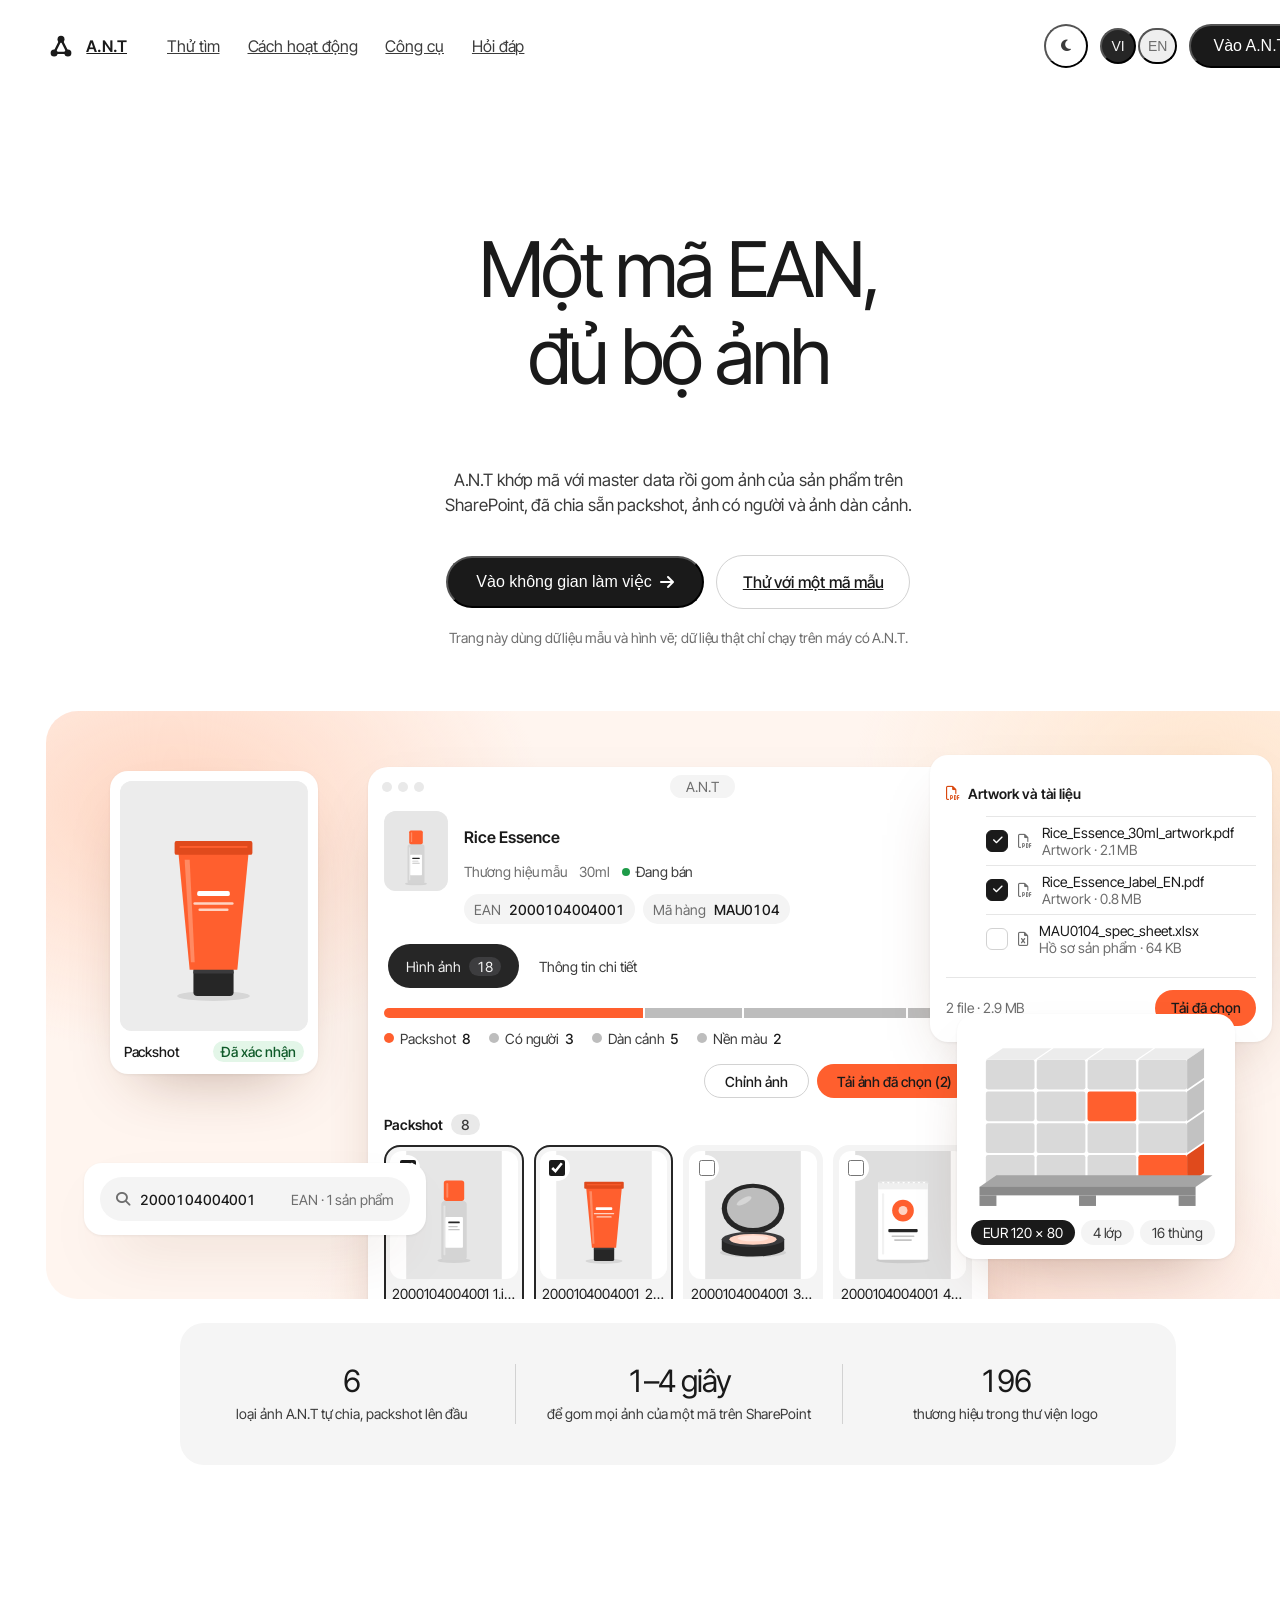
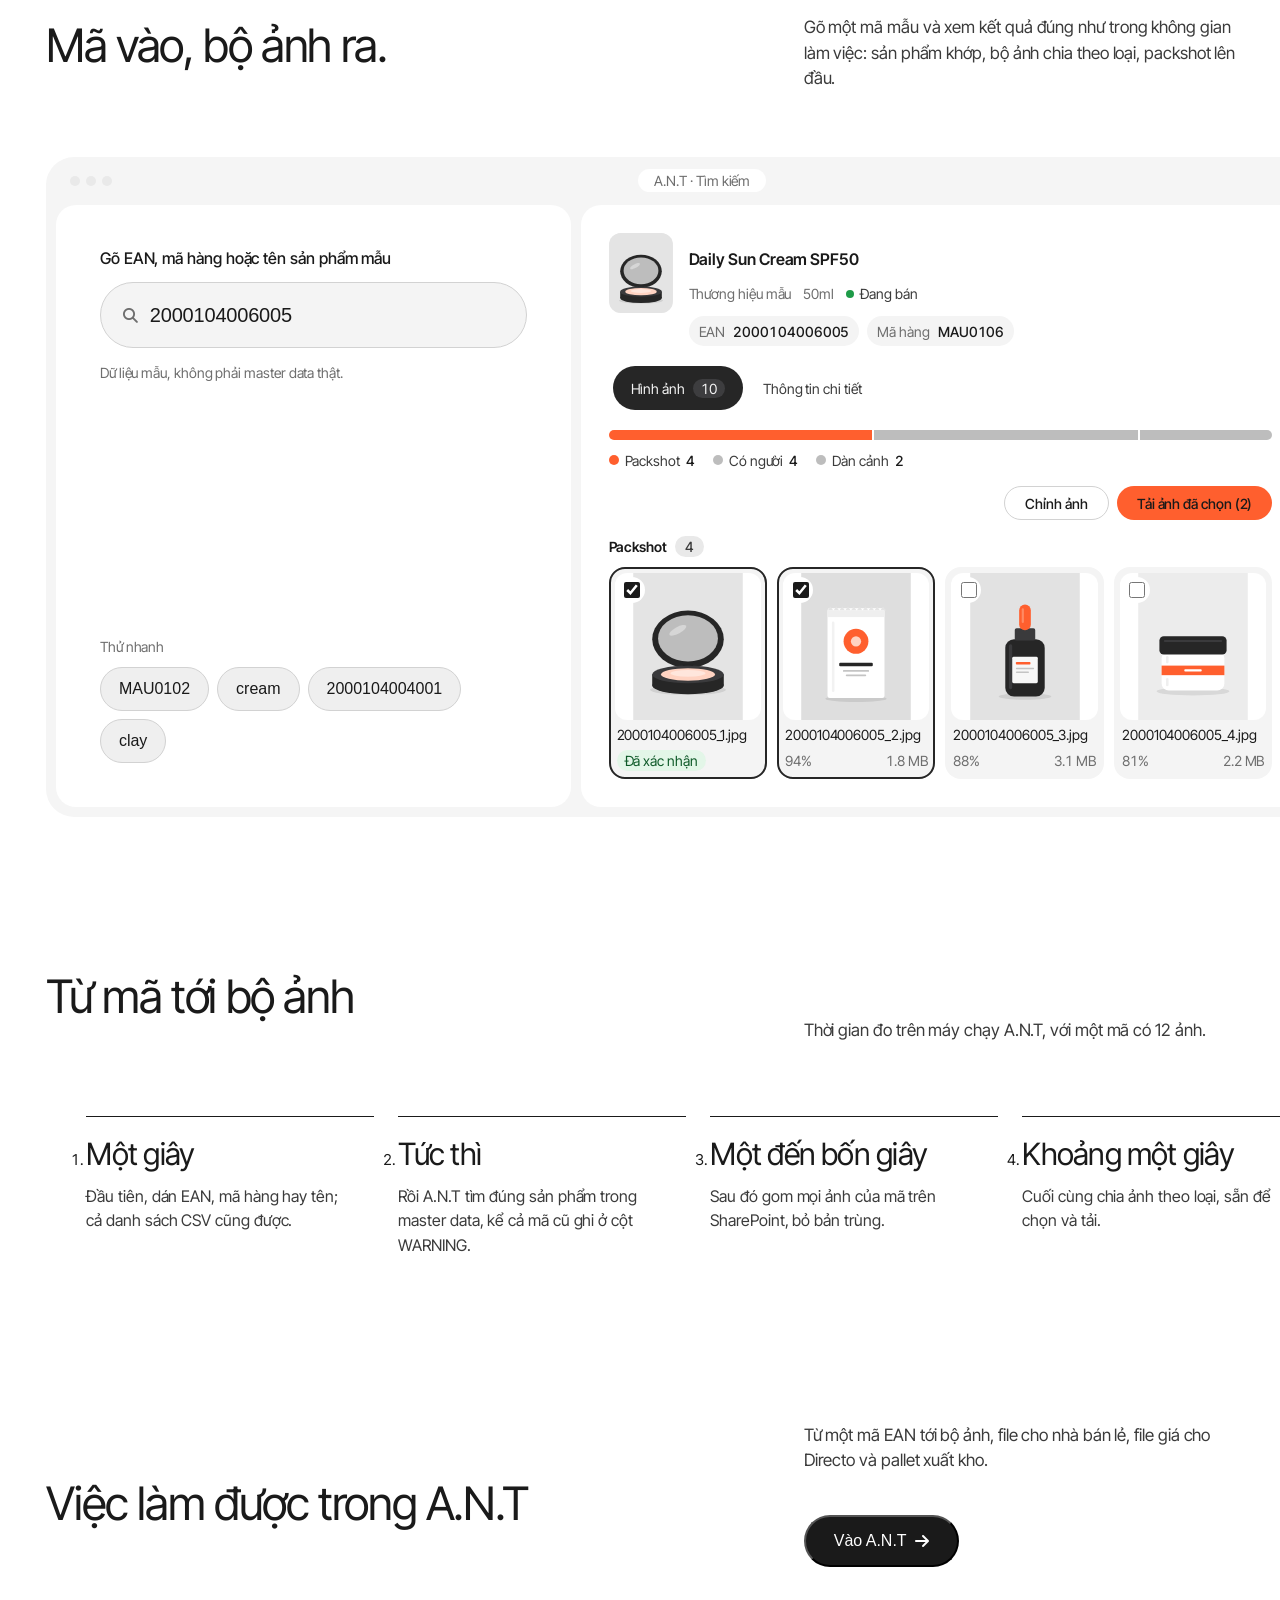
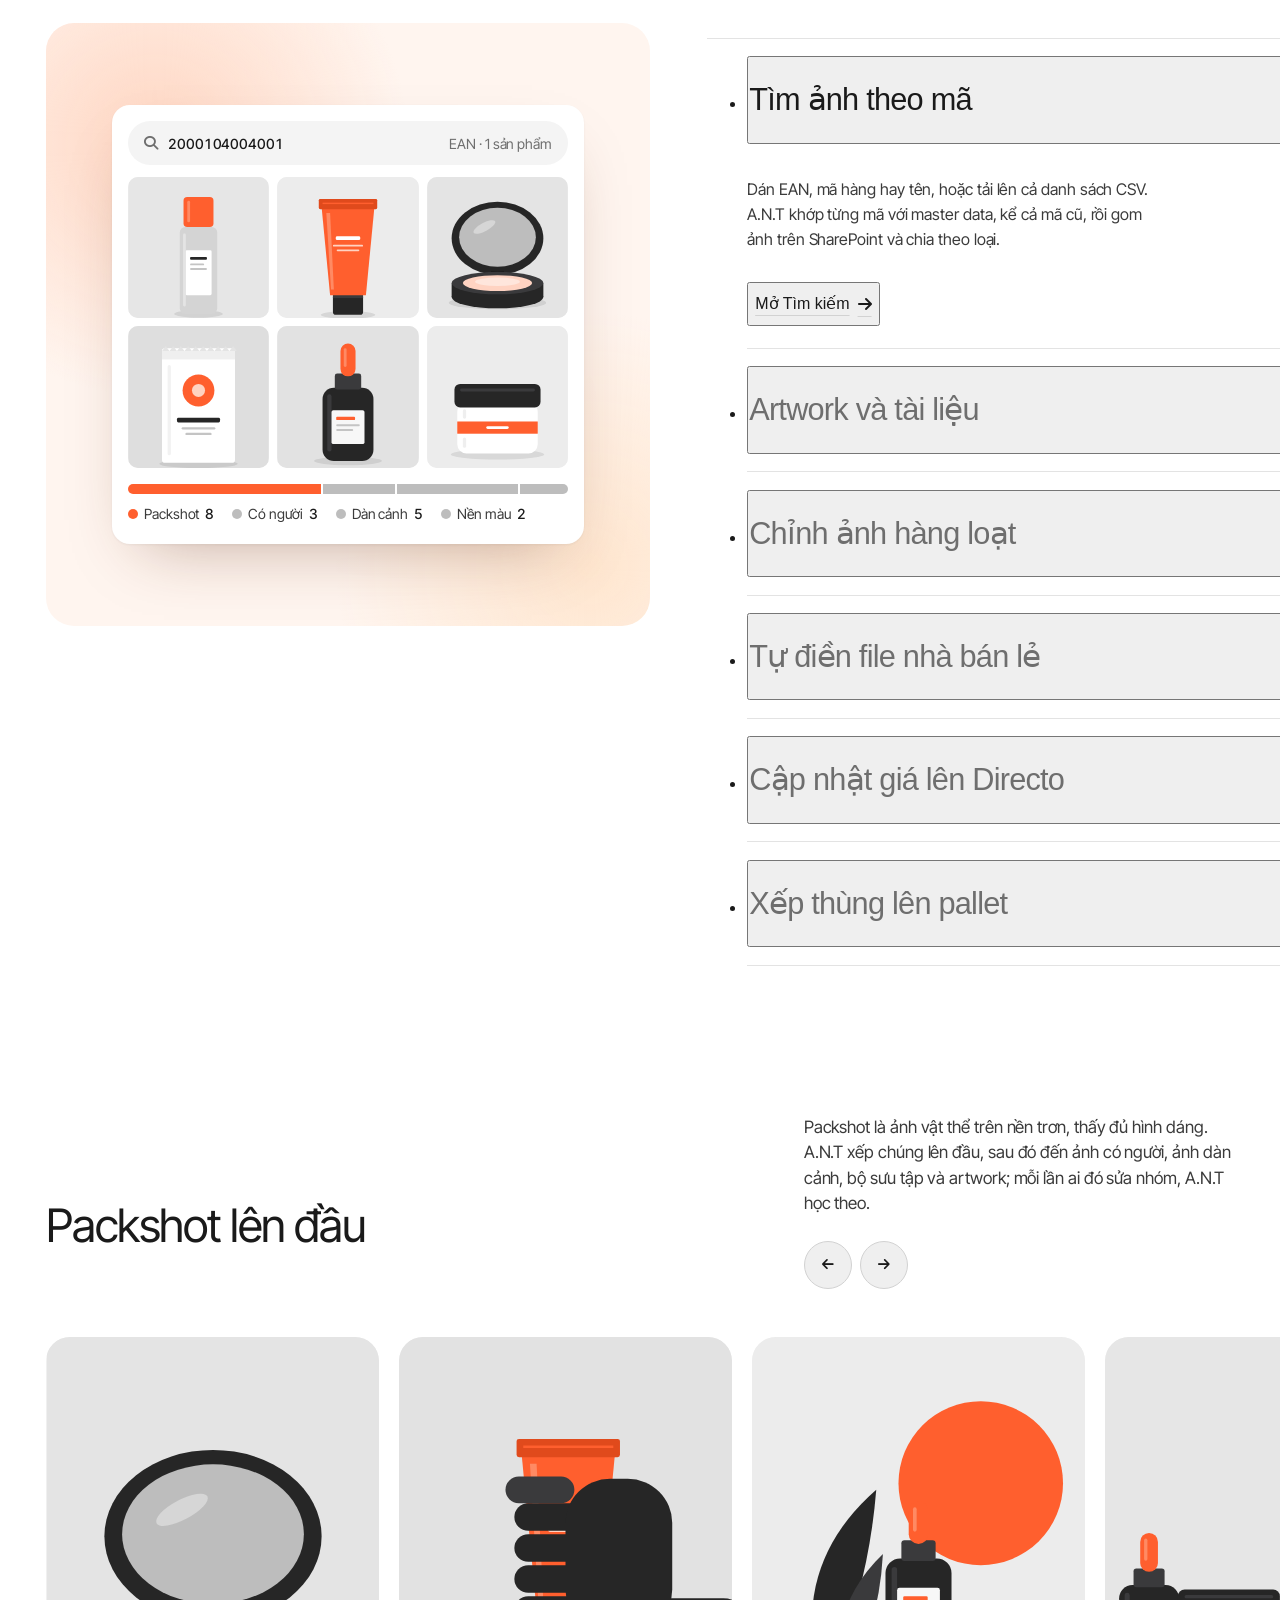
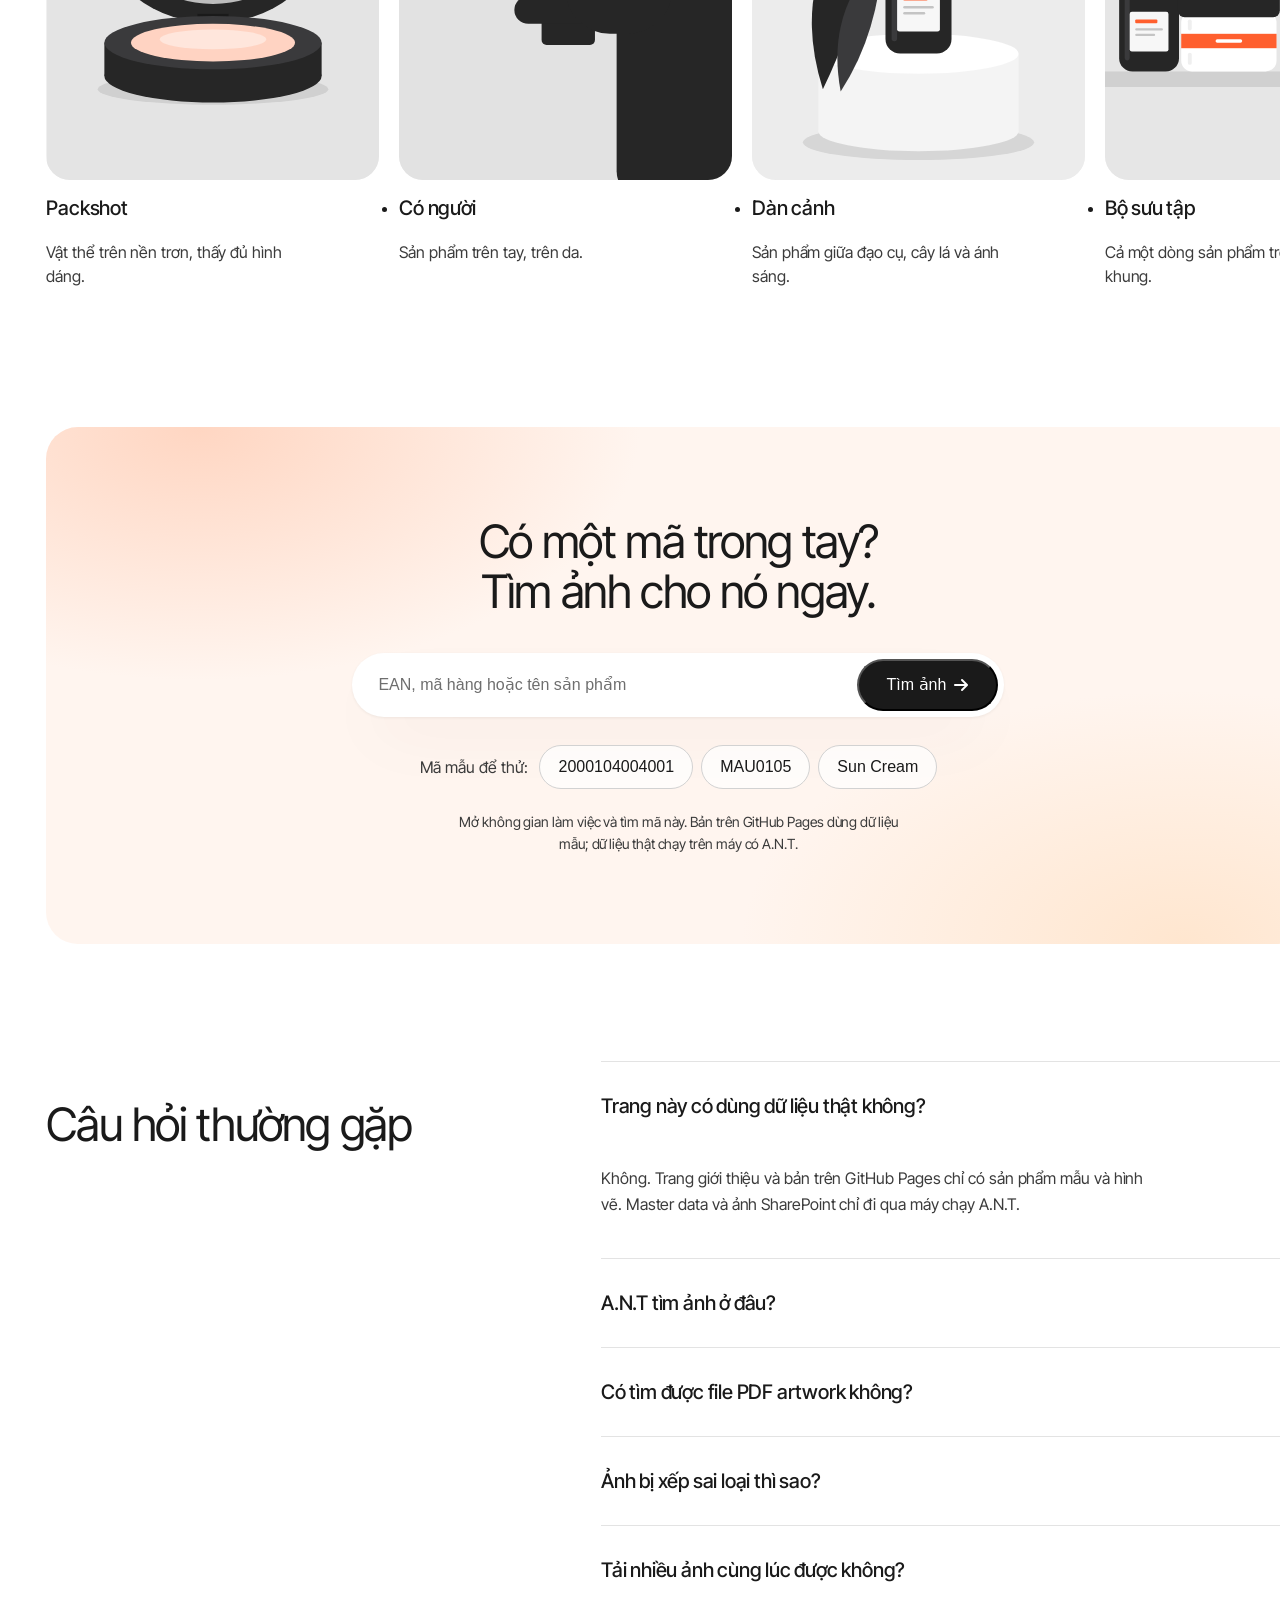
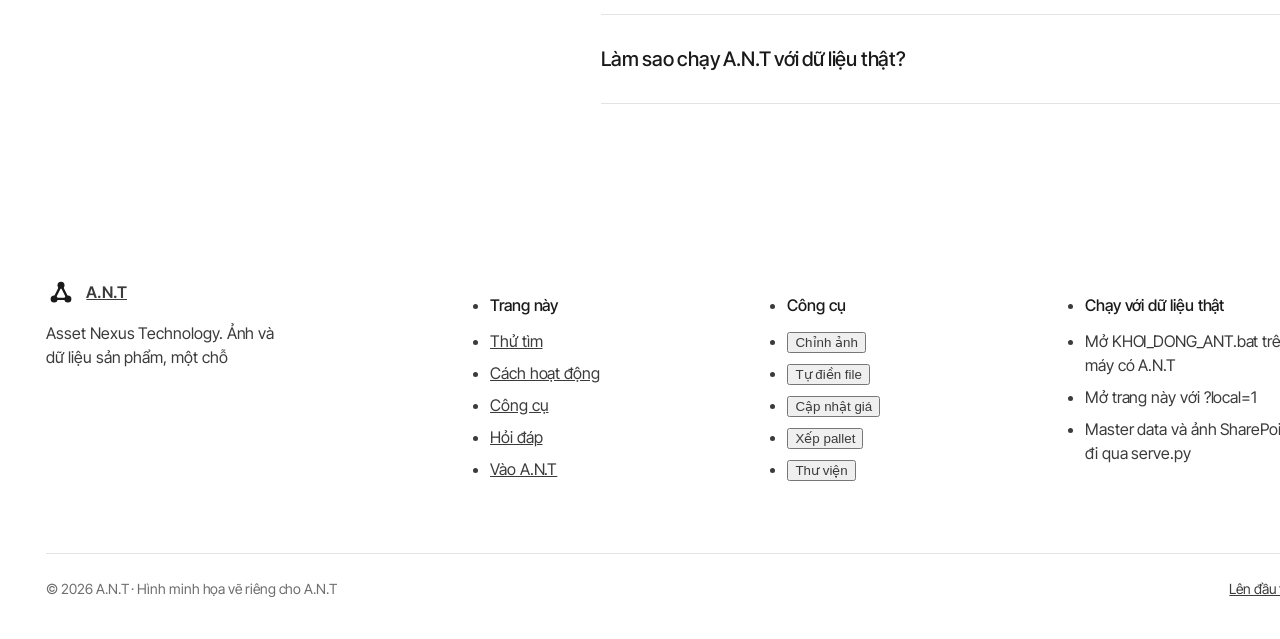
==== commit 167184b3: "Rebuild A.N.T preview: landing rebuilt after wix.com's way of selling a product Co-Authored-By: Clau" ====
--- a/index.html
+++ b/index.html
@@ -144,6 +144,13 @@
         .ant-lang button[aria-pressed="true"] { background: var(--ink-dark); color: var(--on-dark); }
         #toast { top: 84px; right: 24px; max-width: min(380px, calc(100vw - 32px)); border-radius: 16px !important; background: var(--ink-dark); color: var(--on-dark); }
         #main-scroll-container { background: var(--bg); }
+        /* The workspace and its landing page select nothing on a double click or a drag (no stray caret, no orange
+           blocks over headings); the data people copy stays selectable, and inputs keep their own selection. */
+        #ant-app, #landing-view { -webkit-user-select: none; user-select: none; }
+        #ant-app :is(input, textarea, select, td, .om-prod-head h2, .om-prod-meta, .om-kpi dd, .ant-mono, .ant-copy b, .ant-result-name,
+            .ant-kv, .ant-inci, .ant-pack, .ant-img-name, .ant-doc-name span, #live-docs-sub, #live-viewer-name, #live-viewer-meta,
+            .om-src-list dd, .om-raw, .ant-doc-look, .ant-source-at) { -webkit-user-select: text; user-select: text; }
+        #landing-view :is(input, textarea, .ant-mono) { -webkit-user-select: text; user-select: text; }
         @media (min-width: 1024px) {
             #ant-topbar { flex-wrap: nowrap; gap: 12px; padding: 20px 32px 12px; }
             .ant-topbar-search { order: 0; flex: 0 1 420px; margin-left: 20px; }
@@ -366,83 +373,102 @@
             body:not(.ant-home) .om-actions { display: none; }
         }
 
-        /* Landing page (taste-skill direction "The printed annual", seed 892856279; A.N.T's own type and
-           colours kept). One vertical axis at five twelfths of the grid: headings and body start on it,
-           side notes sit left of it. Sections alternate the paper ground with full-bleed fields of ink,
-           white and orange. The pictures are flat drawings of cosmetics in the same colours (assets/art,
-           drawn by code), butted into gutterless mosaics. Sizes: display (h1), section (h2), statement,
-           lead, 16px, 14px. */
+        /* Landing page, after wix.com's way of selling a product (no Wix assets or words): a white page, centred
+           light-weight headlines, one dark pill as the main action, A.N.T's own interface as a floating collage on
+           a soft warm gradient, a figures card, split section heads (title left, words and action right), a live
+           try-it frame, an accordion of tools with a changing picture, a row of tall cards, a closing panel,
+           questions and a light footer. Sample data and drawn pictures only (assets/art). */
+        :root { --ld-bg: #ffffff; --ld-card: #f5f5f5; --ld-rule: #e3e3e3; --ld-glow-1: #ffd6c2; --ld-glow-2: #ffe6cf; --ld-glow-3: #ffdccf; --ld-glow-base: #fff5ef;
+                --ld-shadow: 0 28px 64px -30px rgba(90, 40, 15, .38), 0 1px 3px rgba(0, 0, 0, .06); }
+        :root[data-theme="dark"] { --ld-bg: #0f0f10; --ld-card: #19191a; --ld-rule: #2c2c2d; --ld-glow-1: #3b2117; --ld-glow-2: #33261b; --ld-glow-3: #2e1c1b; --ld-glow-base: #171615;
+                --ld-shadow: 0 28px 64px -26px rgba(0, 0, 0, .75), 0 0 0 1px rgba(255, 255, 255, .06); }
         #landing-view { display: none; }
         body.ant-landing { padding: 0 !important; }
         body.ant-landing #ant-app { display: none !important; }
         /* The landing scrolls the document itself (anchors follow the window). */
-        html:has(body.ant-landing), body.ant-landing { height: auto !important; overflow: visible !important; background: var(--sheet); }
-        body.ant-landing { display: block !important; }
+        html:has(body.ant-landing), body.ant-landing { height: auto !important; overflow: visible !important; background: var(--ld-bg); }
+        body.ant-landing { display: block !important; width: auto !important; }  /* not w-screen (100vw): with the page's scrollbar that is wider than the page */
         body.ant-landing #landing-view { display: block; }
         #landing-view .ant-mono, #landing-view .ant-copy b { font-family: inherit; }
-        #landing-view { --ld-m: clamp(16px, 2.8vw, 40px); --ld-gap: 24px; --ld-display: clamp(46px, 5.4vw, 104px); --ld-h2: clamp(32px, 3.4vw, 60px); --ld-say: 20px; --ld-28: clamp(20px, 1.95vw, 28px); --on-dark-2: #bdbdbd; }
-        .ld-wrap { padding-left: var(--ld-m); padding-right: var(--ld-m); }
-        .ld-grid { display: grid; grid-template-columns: repeat(12, minmax(0, 1fr)); column-gap: var(--ld-gap); }
-        .ld-axis { grid-column: 6 / -1; }
-        .ld-side { grid-column: 1 / span 4; }
-        .ld-nav { display: flex; align-items: center; gap: 24px; height: 84px; }
-        .ld-word { display: flex; align-items: center; gap: 10px; font-size: 16px; font-weight: 600; color: var(--text); }
-        .ld-links { display: flex; gap: 28px; margin-left: auto; }
-        .ld-links a { font-size: 16px; color: var(--text); transition: color .15s; }
-        .ld-links a:hover { color: var(--primary-ink); }
-        .ld-nav .ant-controls { margin-left: 0; }
+        #landing-view { --ld-m: clamp(16px, 3vw, 48px); --ld-max: 1320px; --ld-h1: clamp(44px, 6vw, 88px); --ld-h2: clamp(34px, 3.6vw, 54px); --ld-title: clamp(24px, 2.4vw, 36px); --ld-lead: clamp(17px, 1.3vw, 19px);
+                       background: var(--ld-bg); color: var(--text); }
+        #landing-view section[id] { scroll-margin-top: 88px; }
+        .ld-wrap { width: 100%; max-width: calc(var(--ld-max) + 2 * var(--ld-m)); margin-left: auto; margin-right: auto; padding-left: var(--ld-m); padding-right: var(--ld-m); }
+        #landing-view h2 { text-wrap: balance; font-size: var(--ld-h2); font-weight: 400; line-height: 1.08; letter-spacing: -.03em; }
         #landing-view .ant-btn { font-size: 16px; }
         #landing-view .ant-lang button { font-size: 14px; }
         #landing-view [data-ui] * { font-size: 14px; }  /* the interface fragments: their small text at the page's small step */
-        #landing-view h2 { font-size: var(--ld-h2); font-weight: 500; line-height: 1.04; letter-spacing: -.03em; }
-
-        /* Masthead: one code's picture set as a gutterless mosaic, then the title on the axis */
-        .ld-top { display: flex; flex-direction: column; }
-        .ld-mast { order: -1; display: grid; grid-template-columns: repeat(6, minmax(0, 1fr)); height: clamp(300px, 44svh, 520px); }
-        .ld-mast > *, .ld-strip > * { min-width: 0; min-height: 0; overflow: hidden; }
-        .ld-mast, .ld-strip { grid-template-rows: 100%; }
-        .ld-mast img { display: block; width: 100%; height: 100%; object-fit: cover; }
-        .ld-mast .ld-drift img { animation: ld-drift 18s ease-in-out infinite alternate; }
-        @keyframes ld-drift { from { transform: scale(1); } to { transform: scale(1.07) translateY(-1.5%); } }
-        .ld-tile { display: flex; flex-direction: column; justify-content: space-between; gap: 16px; padding: var(--ld-m); }
-        .ld-tile.is-orange { background: var(--primary); color: #1a1a1a; }
-        .ld-tile.is-ink { background: var(--ink-dark); color: var(--on-dark); }
-        .ld-tile-num { font-size: var(--ld-display); font-weight: 500; line-height: .86; letter-spacing: -.045em; font-variant-numeric: tabular-nums; }
-        .ld-tile-say { max-width: 20ch; font-size: 16px; line-height: 1.4; }
-        .ld-tile-code { font-size: 14px; color: var(--on-dark-2); font-variant-numeric: tabular-nums; overflow-wrap: anywhere; }
-        .ld-kinds { display: grid; gap: 10px; font-size: 16px; }
-        .ld-kinds li { display: flex; align-items: center; gap: 10px; }
-        .ld-kinds i { flex: none; width: 10px; height: 10px; border-radius: 3px; background: #6e6e70; }
-        .ld-kinds i.is-main { background: var(--primary); }
-        .ld-kinds b { margin-left: auto; font-weight: 500; font-variant-numeric: tabular-nums; }
-        .ld-hero { padding-top: clamp(32px, 4.5svh, 56px); padding-bottom: 8px; align-items: start; }
-        .ld-hero h1 { grid-row: 1; font-size: var(--ld-display); font-weight: 500; line-height: .98; letter-spacing: -.04em; }
-        .ld-hero .ld-side { grid-row: 1; padding-top: .5em; }
-        .ld-line { display: block; overflow: hidden; padding-bottom: .07em; }
+        .ld-cta { min-height: 52px; padding: 0 28px; background: var(--text); color: var(--ld-bg); }
+        .ld-cta:hover { background: var(--text-2); }
+        .ld-ghost { min-height: 52px; padding: 0 26px; border: 1px solid var(--line-strong); color: var(--text); }
+        .ld-ghost:hover { background: var(--ld-card); }
+
+        /* Navigation: stays at the top, the page shows through it */
+        .ld-nav-bar { position: sticky; top: 0; z-index: 30; background: color-mix(in srgb, var(--ld-bg) 86%, transparent); -webkit-backdrop-filter: blur(14px); backdrop-filter: blur(14px); }
+        .ld-nav { display: flex; align-items: center; gap: 40px; height: 76px; }
+        .ld-word { display: flex; align-items: center; gap: 10px; font-size: 16px; font-weight: 600; color: var(--text); }
+        .ld-links { display: flex; gap: 28px; }
+        .ld-links a { font-size: 16px; color: var(--text-2); white-space: nowrap; transition: color .15s; }
+        .ld-links a:hover { color: var(--text); }
+        .ld-nav .ant-controls { margin-left: auto; }
+        .ld-nav .ld-cta { min-height: 44px; padding: 0 22px; }
+
+        /* Hero: centred title, one line under it, the actions, then A.N.T itself floating on a warm field */
+        .ld-hero { padding-top: clamp(48px, 9svh, 112px); text-align: center; }
+        .ld-hero h1 { text-wrap: balance; font-size: var(--ld-h1); font-weight: 400; line-height: 1.06; letter-spacing: -.04em; }
+        .ld-line { display: block; overflow: hidden; padding-bottom: .08em; }
         .ld-line > span { display: inline-block; animation: ld-line .9s cubic-bezier(.16, 1, .3, 1) both; }
         .ld-line + .ld-line > span { animation-delay: .11s; }
         @keyframes ld-line { from { transform: translateY(108%); } }
-        .ld-lead { max-width: 34ch; font-size: var(--ld-say); line-height: 1.4; color: var(--text); }
-        .ld-hero-actions { display: flex; flex-wrap: wrap; align-items: center; gap: 12px 24px; margin-top: 28px; }
-        .ld-link { min-height: 44px; display: inline-flex; align-items: center; font-size: 16px; color: var(--text); text-decoration: underline; text-decoration-color: var(--line-strong); text-underline-offset: 6px; transition: color .15s, text-decoration-color .15s; }
-        .ld-link:hover { color: var(--primary-ink); text-decoration-color: currentColor; }
-
-        /* Try it: what you hand A.N.T on the dark half, what it makes of it on the light half */
-        .ld-try { display: grid; grid-template-columns: repeat(2, minmax(0, 1fr)); min-height: min(74svh, 780px); margin-top: clamp(96px, 12svh, 160px); }
-        .ld-field { min-width: 0; display: flex; flex-direction: column; padding: clamp(40px, 8svh, 96px) var(--ld-m) 32px; }
-        .ld-field.is-in { background: var(--ink-dark); color: var(--on-dark); }
-        .ld-field.is-out { align-items: flex-start; background: var(--surface); }
-        .ld-try-box { display: flex; align-items: center; gap: 12px; max-width: 640px; padding: 0 24px; border-radius: 999px; background: #3a3a3c; }
-        .ld-try-box i { font-size: .6em; color: var(--on-dark-2); }
-        .ld-try-input { flex: 1; min-width: 0; height: 1.8em; padding: 0; background: none; border: 0; outline: 0; color: var(--on-dark); font-size: var(--ld-28); font-weight: 500; letter-spacing: -.02em; font-variant-numeric: tabular-nums; }
-        .ld-try-box:focus-within { outline: 2px solid var(--primary); outline-offset: 3px; }
-        .ld-try-hint { max-width: 44ch; margin-top: 18px; font-size: 16px; line-height: 1.5; color: var(--on-dark-2); }
-        .ld-try-examples { display: flex; flex-wrap: wrap; gap: 8px; margin-top: 24px; }
-        .ld-try-examples button { min-height: 44px; padding: 0 18px; border-radius: 999px; background: #3a3a3c; color: var(--on-dark); font-size: 16px; font-variant-numeric: tabular-nums; transition: background-color .15s; }
-        .ld-try-examples button:hover { background: #4a4a4c; }
-        .ld-field.is-in .ld-split { color: var(--on-dark); }
-        .ld-split { margin-top: auto; padding-top: 48px; font-size: var(--ld-h2); font-weight: 500; line-height: 1.04; letter-spacing: -.03em; }
-        .ld-out { width: min(100%, 580px); }
+        .ld-lead { max-width: 48ch; margin: 24px auto 0; font-size: var(--ld-lead); line-height: 1.5; color: var(--text-2); }
+        .ld-hero-actions { display: flex; flex-wrap: wrap; justify-content: center; align-items: center; gap: 12px; margin-top: 36px; }
+        .ld-hero-note { margin-top: 18px; font-size: 14px; line-height: 1.5; color: var(--text-3); }
+        .ld-stage { position: relative; height: clamp(540px, 46vw, 660px); margin-top: clamp(48px, 7svh, 80px); overflow: hidden; border-radius: 32px; text-align: left;
+                    background: radial-gradient(42% 60% at 10% 16%, var(--ld-glow-1), transparent 70%), radial-gradient(40% 55% at 92% 10%, var(--ld-glow-2), transparent 70%), radial-gradient(60% 60% at 62% 104%, var(--ld-glow-3), transparent 70%), var(--ld-glow-base); }
+        .ld-window { position: absolute; left: 50%; top: 56px; width: min(620px, 56%); transform: translateX(-50%); overflow: hidden; border-radius: 20px; background: var(--surface); box-shadow: var(--ld-shadow); }
+        .ld-window-bar { display: flex; align-items: center; gap: 6px; height: 40px; padding: 0 14px; }
+        .ld-window-bar > i { flex: none; width: 10px; height: 10px; border-radius: 50%; background: var(--surface-3); }
+        #landing-view .ld-window-bar span { margin: 0 auto; padding: 3px 16px; border-radius: 999px; background: var(--surface-2); color: var(--text-3); font-size: 14px; }
+        .ld-window-body { padding: 4px 16px 16px; }
+        .ld-window .ld-panel, .ld-frame-out .ld-panel { padding: 0; background: none; }
+        .ld-float { position: absolute; margin: 0; border-radius: 18px; background: var(--surface); box-shadow: var(--ld-shadow); animation: ld-bob 7s ease-in-out infinite alternate; }
+        .ld-float.is-pic { left: 5%; top: 60px; width: 188px; padding: 10px; animation-delay: -2s; }
+        .ld-float.is-pic img { display: block; width: 100%; aspect-ratio: 3 / 4; object-fit: cover; border-radius: 12px; background: var(--plate); }
+        .ld-float.is-pic figcaption { display: flex; align-items: center; justify-content: space-between; gap: 8px; padding: 10px 4px 2px; font-weight: 500; }
+        .ld-float.is-find { left: 3%; bottom: 64px; width: 310px; padding: 14px 16px; animation-delay: -5s; }
+        .ld-float.is-docs { right: 3%; top: 44px; width: 310px; padding: 16px; animation-delay: -4s; }
+        .ld-float.is-pallet { right: 6%; bottom: 40px; width: 250px; padding: 14px; animation-delay: -1s; }
+        @keyframes ld-bob { from { transform: translateY(0); } to { transform: translateY(-10px); } }
+        .ld-stats { display: grid; grid-template-columns: repeat(3, minmax(0, 1fr)); max-width: 980px; margin: 24px auto 0; padding: 26px 8px; border-radius: 24px; background: var(--ld-card); }
+        .ld-stat { padding: 0 24px; text-align: center; }
+        .ld-stat + .ld-stat { border-left: 1px solid var(--line-strong); }
+        .ld-stat b { display: block; font-size: var(--ld-title); font-weight: 400; line-height: 1.1; letter-spacing: -.03em; font-variant-numeric: tabular-nums; }
+        .ld-stat span { display: block; margin-top: 6px; font-size: 14px; line-height: 1.45; color: var(--text-2); }
+
+        /* Sections: a split head, then the section's one big thing */
+        .ld-sec { padding-top: clamp(96px, 13svh, 168px); }
+        .ld-head { display: grid; grid-template-columns: minmax(0, 7fr) minmax(0, 5fr); gap: 24px 48px; align-items: end; }
+        .ld-head h2 { max-width: 20ch; }
+        .ld-head-side p { max-width: 44ch; font-size: var(--ld-lead); line-height: 1.5; color: var(--text-2); }
+        .ld-head-side .ant-btn, .ld-head-side .ld-row-nav { margin-top: 24px; }
+
+        /* Try it: a window of A.N.T, the search on the left, what it finds on the right */
+        .ld-frame { margin-top: 48px; padding: 0 10px 10px; border-radius: 28px; background: var(--ld-card); }
+        .ld-frame .ld-window-bar { height: 48px; }
+        #landing-view .ld-frame .ld-window-bar span { background: var(--surface); }
+        .ld-frame-body { display: grid; grid-template-columns: minmax(0, 5fr) minmax(0, 7fr); gap: 10px; }
+        .ld-frame-in { min-width: 0; display: flex; flex-direction: column; padding: clamp(24px, 3.4vw, 48px); border-radius: 20px; background: var(--surface); }
+        .ld-frame-out { min-width: 0; min-height: 460px; padding: clamp(16px, 2.2vw, 28px); border-radius: 20px; background: var(--surface); }
+        .ld-try-label { font-size: 16px; font-weight: 500; color: var(--text); }
+        .ld-try-box { display: flex; align-items: center; gap: 12px; min-height: 64px; margin-top: 14px; padding: 0 22px; border: 1px solid var(--line-strong); border-radius: 999px; background: var(--surface-2); transition: border-color .15s; }
+        .ld-try-box:focus-within { border-color: var(--text); }
+        .ld-try-box i { color: var(--text-3); }
+        .ld-try-input { flex: 1; min-width: 0; height: 1.8em; padding: 0; background: none; border: 0; outline: 0 !important; color: var(--text); font-size: 20px; letter-spacing: -.01em; font-variant-numeric: tabular-nums; }
+        .ld-try-hint { margin-top: 14px; font-size: 14px; line-height: 1.5; color: var(--text-3); }
+        .ld-try-examples { display: flex; flex-wrap: wrap; align-items: center; gap: 8px; margin-top: auto; padding-top: 32px; }
+        .ld-try-examples span { width: 100%; margin-bottom: 4px; font-size: 14px; color: var(--text-3); }
+        .ld-chip { min-height: 44px; padding: 0 18px; border: 1px solid var(--line-strong); border-radius: 999px; color: var(--text); font-size: 16px; font-variant-numeric: tabular-nums; transition: background-color .15s, border-color .15s; }
+        .ld-chip:hover { background: var(--ld-card); border-color: var(--text-3); }
         .ld-panel { padding: 20px; background: var(--bg); border-radius: var(--radius); color: var(--text); font-size: 14px; }
         .ld-panel .ant-tabs { margin-top: 16px; }
         #landing-view .ld-frag-name { font-size: 16px; font-weight: 600; line-height: 1.3; }
@@ -456,127 +482,170 @@
         .ld-legend { min-height: 28px; display: inline-flex; align-items: center; gap: 6px; color: var(--text-2); }
         .ld-try-more, .ld-try-none { margin-top: 16px; font-size: 16px; line-height: 1.5; color: var(--text-2); }
 
-        /* How it works: the progress bar, enlarged until it is the diagram; each stage as long as it takes */
-        .ld-how { padding-top: clamp(120px, 16svh, 180px); }
-        .ld-how h2 { grid-row: 1; }
-        .ld-note { grid-row: 1; align-self: end; max-width: 32ch; font-size: 16px; line-height: 1.5; color: var(--text-2); }
-        .ld-stages { grid-column: 1 / -1; display: flex; gap: 6px; margin-top: 56px; }
-        .ld-stage { flex: var(--grow) 1 0; min-width: 12%; display: flex; flex-direction: column; }
-        #landing-view .ld-seg { height: clamp(140px, 22svh, 240px); padding: 20px; font-size: var(--ld-28); font-weight: 500; line-height: 1.15; letter-spacing: -.015em; }
-        .ld-seg.is-white { background: var(--surface); }
-        .ld-seg.is-grey { background: var(--surface-3); }
-        .ld-seg.is-ink { background: var(--ink-dark); color: var(--on-dark); }
-        .ld-seg.is-orange { background: var(--primary); color: #1a1a1a; }
-        :root[data-theme="dark"] .ld-seg.is-ink { background: #e9e9e9; color: #1a1a1a; } /* on a dark page the long stage turns light, so the four still read apart */
-        #landing-view .ld-stage p { max-width: 26ch; margin-top: 16px; padding-right: 12px; font-size: 16px; line-height: 1.5; color: var(--text-2); }
-
-        /* Packshots first: a whole page of ink, the picture kinds as one mosaic */
-        .ld-kinds-page { margin-top: clamp(120px, 16svh, 180px); padding-top: clamp(80px, 12svh, 140px); background: var(--ink-dark); color: var(--on-dark); }
-        .ld-kinds-page h2 { color: var(--on-dark); }
-        .ld-kinds-page .ld-note { color: var(--on-dark-2); }
-        .ld-body { max-width: 42ch; margin-top: 20px; font-size: var(--ld-say); line-height: 1.55; color: var(--on-dark); }
-        .ld-mosaic { display: grid; grid-template-columns: repeat(6, minmax(0, 1fr)); margin-top: clamp(56px, 8svh, 96px); }
-        .ld-mosaic > * { position: relative; margin: 0; aspect-ratio: 3 / 4; overflow: hidden; }
-        .ld-mosaic img { display: block; width: 100%; height: 100%; object-fit: cover; }
-        .ld-mosaic figcaption { position: absolute; left: 12px; right: 12px; bottom: 12px; width: fit-content; padding: 4px 12px; border-radius: 999px; background: var(--surface); color: var(--text); font-size: 14px; }
-
-        /* Tools: the task list beside the chosen task, on the axis */
-        .ld-tools { display: grid; grid-template-columns: minmax(0, 5fr) minmax(0, 7fr); gap: var(--ld-gap); align-items: start; padding-top: clamp(120px, 16svh, 180px); }
-        .ld-tools-side { position: sticky; top: 96px; padding-right: clamp(0px, 3vw, 64px); }
-        .ld-tools-lead { max-width: 36ch; margin-top: 16px; font-size: var(--ld-say); line-height: 1.5; color: var(--text-2); }
-        .ld-cmd-detail { margin-top: 40px; padding: 28px; border-radius: var(--radius-lg); background: var(--ink-dark); color: var(--on-dark); }
-        .ld-cmd-detail h3 { font-size: 28px; font-weight: 500; line-height: 1.15; letter-spacing: -.02em; color: var(--on-dark); }
-        .ld-cmd-detail p { max-width: 44ch; margin-top: 10px; font-size: 16px; line-height: 1.55; color: var(--on-dark); }
-        .ld-cmd-detail .ant-btn { margin-top: 24px; }
-        .ld-cmd { padding: 8px; border-radius: var(--radius-lg); background: var(--surface); }
-        #landing-view .ld-cmd-input { width: 100%; height: 52px; padding: 0 20px; border: 0; border-radius: 999px; background: var(--surface-2); color: var(--text); font-size: 16px; outline: none; }
-        .ld-cmd-input::placeholder { color: var(--text-3); }
-        .ld-cmd-input:focus-visible { outline: 2px solid var(--primary-ink); }
-        .ld-cmd-list { margin-top: 6px; }
-        .ld-cmd-row { width: 100%; display: grid; gap: 2px; padding: 13px 20px; border-radius: var(--radius); text-align: left; color: var(--text); transition: background-color .15s, color .15s; }
-        .ld-cmd-row:hover { background: var(--surface-2); }
-        .ld-cmd-row[aria-selected="true"] { background: var(--ink-dark); color: var(--on-dark); }
-        #landing-view .ld-cmd-name { display: flex; align-items: center; justify-content: space-between; gap: 16px; font-size: var(--ld-say); font-weight: 500; line-height: 1.3; letter-spacing: -.01em; }
-        .ld-key { flex: none; min-width: 26px; height: 26px; display: inline-grid; place-items: center; padding: 0 8px; border-radius: 999px; background: var(--surface-3); color: var(--text-2); font-family: inherit; font-size: 14px; font-weight: 500; letter-spacing: 0; }
-        .ld-cmd-say { overflow: hidden; font-size: 14px; line-height: 1.45; color: var(--text-3); white-space: nowrap; text-overflow: ellipsis; }
-        .ld-cmd-row[aria-selected="true"] .ld-cmd-say { color: var(--on-dark-2); }
-        #landing-view .ld-cmd-none { padding: 16px 0; font-size: 16px; color: var(--text-2); }
-
-        /* Close: three photographs, then a field of orange with the search in it */
-        .ld-close { margin-top: clamp(120px, 16svh, 180px); }
-        .ld-strip { display: grid; grid-template-columns: repeat(3, minmax(0, 1fr)); height: clamp(240px, 40svh, 460px); }
-        .ld-strip img { display: block; width: 100%; height: 100%; object-fit: cover; }
-        .ld-band { padding-top: clamp(48px, 7svh, 80px); padding-bottom: clamp(56px, 8svh, 96px); background: var(--primary); color: #1a1a1a; }
-        .ld-band h2 { grid-column: 1 / span 7; color: #1a1a1a; }
-        .ld-band .ld-end-bar, .ld-band .ld-end-note { grid-column: 1 / span 7; }
-        .ld-end-bar { display: flex; gap: 8px; max-width: 680px; margin-top: 32px; padding: 6px; border-radius: 999px; background: var(--surface); }
+        /* How it works: four stages under thin rules */
+        .ld-steps { display: grid; grid-template-columns: repeat(4, minmax(0, 1fr)); gap: 24px; margin-top: 56px; }
+        .ld-step { padding-top: 20px; border-top: 1px solid var(--text); }
+        .ld-step b { display: block; font-size: var(--ld-title); font-weight: 400; line-height: 1.12; letter-spacing: -.025em; }
+        .ld-step p { max-width: 30ch; margin-top: 12px; font-size: 16px; line-height: 1.55; color: var(--text-2); }
+
+        /* Tools: the picture on the left changes with the open title on the right */
+        .ld-tools-body { display: grid; grid-template-columns: minmax(0, 1fr) minmax(0, 1fr); gap: clamp(24px, 4.5vw, 72px); align-items: start; margin-top: 56px; }
+        .ld-tool-pic { position: sticky; top: 100px; aspect-ratio: 1 / 1; display: grid; place-items: center; padding: clamp(20px, 4vw, 56px); overflow: hidden; border-radius: 28px;
+                       background: radial-gradient(60% 60% at 18% 20%, var(--ld-glow-1), transparent 70%), radial-gradient(60% 60% at 90% 90%, var(--ld-glow-2), transparent 70%), var(--ld-glow-base); }
+        .ld-tool-pic > * { width: 100%; max-width: 440px; animation: ld-fade .45s cubic-bezier(.2, .8, .2, 1) both; }
+        @keyframes ld-fade { from { opacity: 0; transform: translateY(14px) scale(.98); } }
+        .ld-accs { border-top: 1px solid var(--ld-rule); }
+        .ld-acc { border-bottom: 1px solid var(--ld-rule); }
+        .ld-acc-head { width: 100%; display: flex; align-items: center; justify-content: space-between; gap: 16px; padding: 24px 0; text-align: left; color: var(--text-3); font-size: var(--ld-title); font-weight: 400; line-height: 1.15; letter-spacing: -.025em; transition: color .2s; }
+        .ld-acc-head:hover, .ld-acc.is-on .ld-acc-head { color: var(--text); }
+        .ld-acc-head i { flex: none; font-size: 20px; opacity: 0; transform: translate(-6px, 6px); transition: opacity .2s, transform .2s; }
+        .ld-acc.is-on .ld-acc-head i { opacity: 1; transform: none; }
+        .ld-acc-body { display: grid; grid-template-rows: 0fr; transition: grid-template-rows .35s cubic-bezier(.2, .8, .2, 1); }
+        .ld-acc.is-on .ld-acc-body { grid-template-rows: 1fr; }
+        .ld-acc-body > div { min-height: 0; overflow: hidden; }
+        .ld-acc-body p { max-width: 46ch; font-size: 16px; line-height: 1.55; color: var(--text-2); }
+        .ld-acc-body .ld-link { margin: 14px 0 22px; }
+        .ld-link { min-height: 44px; display: inline-flex; align-items: center; gap: 8px; font-size: 16px; font-weight: 500; color: var(--text); text-decoration: underline; text-decoration-color: var(--line-strong); text-underline-offset: 6px; transition: text-decoration-color .15s; }
+        .ld-link:hover { text-decoration-color: currentColor; }
+        /* the fragments the tools show: small pieces of each tool with sample data */
+        .ld-fr { padding: 16px; border-radius: 18px; background: var(--surface); box-shadow: var(--ld-shadow); color: var(--text); }
+        .ld-float .ld-fr { padding: 0; background: none; box-shadow: none; }
+        .ld-fr-title { display: flex; align-items: center; gap: 8px; margin-bottom: 10px; font-weight: 600; }
+        .ld-fr-title i { color: var(--primary-ink); }
+        .ld-fr-search { display: flex; align-items: center; gap: 10px; min-height: 44px; padding: 0 16px; border-radius: 999px; background: var(--surface-2); }
+        .ld-fr-search i { color: var(--text-3); }
+        .ld-fr-search b { font-weight: 500; font-variant-numeric: tabular-nums; }
+        .ld-fr-search em { margin-left: auto; font-style: normal; color: var(--text-3); white-space: nowrap; }
+        .ld-fr-pics { display: grid; grid-template-columns: repeat(3, minmax(0, 1fr)); gap: 8px; margin: 12px 0; }
+        .ld-fr-pics img { display: block; width: 100%; aspect-ratio: 1; object-fit: cover; border-radius: 10px; background: var(--plate); }
+        .ld-fr-list li, .ld-fr-rows li { display: flex; align-items: center; gap: 10px; min-height: 48px; border-top: 1px solid var(--line); }
+        .ld-fr-box { flex: none; width: 20px; height: 20px; display: grid; place-items: center; border: 1.5px solid var(--line-strong); border-radius: 6px; }
+        .ld-fr-box.is-on { border-color: var(--text); background: var(--text); color: var(--surface); }
+        #landing-view .ld-fr-box i { font-size: 11px; }
+        .ld-fr-ico { color: var(--text-3); }
+        .ld-fr-name { min-width: 0; display: grid; overflow: hidden; white-space: nowrap; text-overflow: ellipsis; }
+        .ld-fr-name small { color: var(--text-3); }
+        .ld-fr-foot { display: flex; align-items: center; justify-content: space-between; gap: 10px; padding-top: 12px; border-top: 1px solid var(--line); color: var(--text-3); }
+        .ld-fr-foot .ant-btn { min-height: 36px; padding: 0 16px; }
+        .ld-fr-rows li > :first-child { width: 72px; flex: none; font-variant-numeric: tabular-nums; }
+        .ld-fr-nm { min-width: 0; flex: 1; overflow: hidden; white-space: nowrap; text-overflow: ellipsis; color: var(--text-2); }
+        .ld-fr-table { width: 100%; border-collapse: collapse; margin-bottom: 4px; table-layout: fixed; }
+        .ld-fr-table th, .ld-fr-table td { padding: 10px 8px 10px 0; border-top: 1px solid var(--line); text-align: left; overflow: hidden; white-space: nowrap; text-overflow: ellipsis; font-variant-numeric: tabular-nums; }
+        .ld-fr-table th { font-weight: 500; color: var(--text-3); }
+        .ld-fr-table th:first-child { width: 42%; }
+        .ld-fr-table th:last-child { width: 20%; }
+        .ld-fr-crop { position: relative; padding: 18px; border-radius: 14px; background: var(--surface-2); }
+        .ld-fr-crop img { display: block; width: 100%; aspect-ratio: 1; object-fit: cover; border-radius: 6px; }
+        .ld-fr-crop span { position: absolute; inset: 10px; border: 2px dashed var(--primary); border-radius: 10px; }
+        .ld-fr-chips { display: flex; flex-wrap: wrap; gap: 6px; margin-top: 12px; }
+        .ld-fr-chip { padding: 4px 12px; border-radius: 999px; background: var(--surface-2); color: var(--text-2); white-space: nowrap; }
+        .ld-fr-chip.is-on { background: var(--text); color: var(--surface); }
+        .ld-fr-pallet svg { display: block; width: 100%; height: auto; }
+        .ld-fr-pallet .is-f { fill: #d9d9d9; } .ld-fr-pallet .is-t { fill: #ececec; } .ld-fr-pallet .is-s { fill: #c2c2c2; }
+        .ld-fr-pallet .is-of { fill: var(--primary); } .ld-fr-pallet .is-ot { fill: #ff8a63; } .ld-fr-pallet .is-os { fill: #e04a1c; }
+        .ld-fr-pallet .is-w { fill: #8a8a8a; } .ld-fr-pallet .is-wt { fill: #a5a5a5; }
+
+        /* Picture kinds: a row of tall cards that scrolls sideways */
+        .ld-row-nav { display: flex; gap: 8px; }
+        .ld-row-nav button { width: 48px; height: 48px; display: grid; place-items: center; border: 1px solid var(--line-strong); border-radius: 50%; color: var(--text); transition: background-color .15s; }
+        .ld-row-nav button:hover { background: var(--ld-card); }
+        .ld-row { display: grid; grid-auto-flow: column; grid-auto-columns: clamp(232px, 26vw, 340px); gap: 20px; margin-top: 48px; padding-bottom: 6px; overflow-x: auto; scroll-snap-type: x mandatory; scrollbar-width: none; }
+        .ld-row::-webkit-scrollbar { display: none; }
+        .ld-card { scroll-snap-align: start; }
+        .ld-card-pic { aspect-ratio: 3 / 4; overflow: hidden; border-radius: 24px; background: var(--ld-card); }
+        .ld-card-pic img { display: block; width: 100%; height: 100%; object-fit: cover; transition: transform .6s cubic-bezier(.2, .8, .2, 1); }
+        .ld-card:hover .ld-card-pic img { transform: scale(1.04); }
+        .ld-card h3 { margin-top: 16px; font-size: 20px; font-weight: 500; letter-spacing: -.01em; }
+        .ld-card p { max-width: 30ch; margin-top: 6px; font-size: 16px; line-height: 1.5; color: var(--text-2); }
+
+        /* Close: a warm panel with the search in it */
+        .ld-end { margin-top: clamp(96px, 13svh, 168px); padding: clamp(64px, 10svh, 128px) var(--ld-m); border-radius: 32px; text-align: center;
+                  background: radial-gradient(50% 70% at 12% 0%, var(--ld-glow-1), transparent 70%), radial-gradient(50% 70% at 90% 100%, var(--ld-glow-2), transparent 70%), var(--ld-glow-base); }
+        #landing-view .ld-end h2 { max-width: 18ch; margin: 0 auto; }
+        .ld-end-bar { display: flex; gap: 8px; max-width: 640px; margin: 36px auto 0; padding: 6px; border-radius: 999px; background: var(--surface); box-shadow: var(--ld-shadow); }
         .ld-end-input { flex: 1; min-width: 0; height: 52px; padding: 0 20px; border: 0; border-radius: 999px; background: transparent; color: var(--text); font-size: 16px; outline: none; }
         .ld-end-input::placeholder { color: var(--text-3); }
-        .ld-end-input:focus-visible { outline: 2px solid var(--ink-dark) !important; outline-offset: 0; }
-        .ld-end-bar .ant-btn { flex: none; min-height: 52px; }
-        .ld-end-note { max-width: 60ch; margin-top: 20px; font-size: 16px; line-height: 1.55; color: #1a1a1a; }
-        .ld-band .ld-samples { grid-column: 9 / -1; grid-row: 1 / span 3; align-self: end; }
-        .ld-samples h3 { font-size: 16px; font-weight: 500; }
-        .ld-samples ul { display: flex; flex-wrap: wrap; gap: 8px; margin-top: 12px; }
-        .ld-samples button { min-height: 44px; padding: 0 18px; border-radius: 999px; background: rgba(0, 0, 0, .12); color: #1a1a1a; font-size: 16px; font-variant-numeric: tabular-nums; transition: background-color .15s; }
-        .ld-samples button:hover { background: rgba(0, 0, 0, .2); }
-
-        /* Footer: ink ground, four columns, the full name across the width */
-        .ld-foot { padding-top: 48px; padding-bottom: 28px; background: #1a1a1a; color: #bdbdbd; }
-        .ld-foot-cols { display: grid; grid-template-columns: repeat(4, minmax(0, 1fr)); gap: var(--ld-gap); font-size: 16px; line-height: 1.5; }
-        .ld-foot-cols ul { display: grid; gap: 6px; }
-        .ld-foot-cols strong { display: block; margin-bottom: 6px; font-weight: 500; color: #f5f5f5; }
-        .ld-foot a, .ld-foot button { color: #bdbdbd; text-align: left; transition: color .15s; }
-        .ld-foot a:hover, .ld-foot button:hover { color: #f5f5f5; }
-        .ld-wordmark { display: block; width: 100%; height: auto; margin-top: clamp(72px, 12svh, 160px); fill: #f5f5f5; }
-        .ld-legal { display: flex; flex-wrap: wrap; justify-content: space-between; gap: 8px 24px; margin-top: 20px; font-size: 14px; line-height: 1.5; }
+        .ld-end-input:focus-visible { outline: 2px solid var(--text) !important; outline-offset: 0; }
+        .ld-end-bar .ant-btn { flex: none; }
+        .ld-samples { display: flex; flex-wrap: wrap; justify-content: center; align-items: center; gap: 8px; margin-top: 28px; }
+        .ld-samples > span { margin-right: 4px; font-size: 16px; color: var(--text-2); }
+        .ld-samples .ld-chip { background: color-mix(in srgb, var(--surface) 72%, transparent); }
+        .ld-end-note { max-width: 58ch; margin: 22px auto 0; font-size: 14px; line-height: 1.55; color: var(--text-2); }
+
+        /* Questions: one open at a time */
+        .ld-faq { display: grid; grid-template-columns: minmax(0, 5fr) minmax(0, 7fr); gap: 24px 48px; align-items: start; }
+        .ld-faq-list { border-top: 1px solid var(--ld-rule); }
+        .ld-faq details { border-bottom: 1px solid var(--ld-rule); }
+        .ld-faq summary { display: flex; align-items: center; justify-content: space-between; gap: 16px; min-height: 44px; padding: 22px 0; list-style: none; cursor: pointer; font-size: 20px; font-weight: 500; line-height: 1.3; letter-spacing: -.01em; }
+        .ld-faq summary::-webkit-details-marker { display: none; }
+        .ld-faq summary i { flex: none; color: var(--text-3); transition: transform .25s; }
+        .ld-faq details[open] summary i { transform: rotate(45deg); }
+        .ld-faq details p { max-width: 62ch; padding-bottom: 24px; font-size: 16px; line-height: 1.6; color: var(--text-2); }
+
+        /* Footer: light, the brand and three columns, a thin rule, the small print */
+        .ld-foot { margin-top: clamp(96px, 13svh, 168px); padding-top: 56px; padding-bottom: 32px; }
+        .ld-foot-cols { display: grid; grid-template-columns: minmax(0, 1.4fr) repeat(3, minmax(0, 1fr)); gap: 32px; font-size: 16px; line-height: 1.5; }
+        .ld-foot-what { max-width: 26ch; margin-top: 14px; color: var(--text-2); }
+        .ld-foot-cols ul { display: grid; align-content: start; gap: 8px; }
+        .ld-foot-cols strong { display: block; margin-bottom: 4px; font-weight: 500; color: var(--text); }
+        .ld-foot-cols li { color: var(--text-2); }
+        .ld-foot a, .ld-foot button { color: var(--text-2); text-align: left; transition: color .15s; }
+        .ld-foot a:hover, .ld-foot button:hover { color: var(--text); }
+        .ld-legal { display: flex; flex-wrap: wrap; justify-content: space-between; gap: 8px 24px; margin-top: 56px; padding-top: 24px; border-top: 1px solid var(--ld-rule); font-size: 14px; line-height: 1.5; color: var(--text-3); }
 
         /* Each part rises once as it enters; without script or with reduced motion everything is simply there */
         .ld-js [data-rise] { opacity: 0; transform: translateY(24px); transition: opacity .6s cubic-bezier(.2, .8, .2, 1), transform .6s cubic-bezier(.2, .8, .2, 1); transition-delay: calc(var(--rise, 0) * 80ms); }
         .ld-js [data-rise].is-in { opacity: 1; transform: none; }
         @media (prefers-reduced-motion: reduce) {
-            .ld-mast .ld-drift img, .ld-line > span { animation: none; }
+            .ld-line > span, .ld-float, .ld-tool-pic > * { animation: none; }
+            .ld-acc-body, .ld-card-pic img { transition: none; }
         }
         @media (max-width: 1100px) {
-            .ld-mast { grid-template-columns: repeat(3, minmax(0, 1fr)); grid-template-rows: none; grid-auto-rows: clamp(180px, 26vw, 300px); height: auto; }
-            .ld-mosaic { grid-template-columns: repeat(3, minmax(0, 1fr)); }
-            .ld-band h2, .ld-band .ld-end-bar, .ld-band .ld-end-note, .ld-band .ld-samples { grid-column: 1 / -1; grid-row: auto; }
-            .ld-band .ld-samples { margin-top: 40px; }
+            .ld-float.is-find, .ld-float.is-pallet { display: none; }
+            .ld-window { width: min(600px, 62%); }
+            .ld-float.is-pic { left: 3%; width: 150px; }
+            .ld-float.is-docs { right: 2%; width: 250px; }
         }
         @media (max-width: 900px) {
-            .ld-try { grid-template-columns: minmax(0, 1fr); min-height: 0; }
-            .ld-stages { flex-direction: column; margin-top: 32px; }
-            .ld-stage { min-width: 0; }
-            #landing-view .ld-seg { height: auto; min-height: calc(var(--grow) * 40px + 72px); }
-            #landing-view .ld-stage p { max-width: 60ch; margin: 10px 0 18px; }
+            .ld-links, .ld-float { display: none; }  /* the window alone: beside it the pieces would cover it */
+            .ld-window { width: min(640px, 86%); }
+            .ld-head, .ld-frame-body, .ld-tools-body, .ld-faq { grid-template-columns: minmax(0, 1fr); }
+            .ld-frame-out { min-height: 0; }
+            .ld-steps { grid-template-columns: repeat(2, minmax(0, 1fr)); row-gap: 40px; }
+            .ld-tool-pic { position: static; aspect-ratio: 4 / 3; }
+            .ld-foot-cols { grid-template-columns: repeat(2, minmax(0, 1fr)); row-gap: 36px; }
         }
         @media (max-width: 760px) {
-            .ld-links { display: none; }
-            .ld-nav .ant-controls { margin-left: auto; }
-            .ld-axis, .ld-side { grid-column: 1 / -1; }
-            .ld-mast { order: 0; margin-top: 32px; grid-template-columns: repeat(2, minmax(0, 1fr)); grid-auto-rows: 56vw; }
-            .ld-tile { padding: 16px; order: 1; } /* photographs first: the title block above them ends in a link */
-            .ld-tile-say, .ld-kinds, .ld-tile-code { font-size: 14px; }
-            .ld-kinds { gap: 4px; }
-            .ld-hero { padding-top: 20px; }
-            .ld-hero h1 { font-size: var(--ld-display); }
-            .ld-hero .ld-side { grid-row: 2; padding-top: 20px; }
-            .ld-field { padding: 40px 20px 28px; }
-            .ld-try-box { padding: 0 18px; }
+            .ld-nav { height: 64px; }
+            .ld-hero { text-align: left; }
+            .ld-lead { margin-left: 0; }
+            .ld-hero-actions { justify-content: flex-start; }
+            .ld-hero-actions .ant-btn { flex: 1 1 100%; }
+            .ld-stage { height: auto; margin-top: 40px; padding: 16px 12px; border-radius: 24px; }
+            .ld-window .ld-frag-head, .ld-window .ld-frag-grid { display: none; }  /* on a phone the window shows the product and its set, not the tiles */
+            .ld-window { position: relative; left: auto; top: auto; width: 100%; transform: none; }
+            .ld-window-body { padding: 4px 12px 12px; }
+            .ld-stats { grid-template-columns: minmax(0, 1fr); padding: 8px 20px; }
+            .ld-stat { padding: 16px 0; text-align: left; }
+            .ld-stat + .ld-stat { border-left: 0; border-top: 1px solid var(--line-strong); }
+            .ld-stat b { font-size: 30px; }
+            .ld-stat span { margin-top: 2px; }
+            .ld-frame { padding: 0 6px 6px; border-radius: 24px; }
+            .ld-frame-in { padding: 24px 20px; }
+            .ld-try-box { min-height: 56px; padding: 0 18px; }
             .ld-frag-grid { grid-template-columns: repeat(2, minmax(0, 1fr)); }
-            .ld-how h2, .ld-note { grid-row: auto; }
-            .ld-note { margin-top: 16px; }
-            .ld-mosaic { grid-template-columns: repeat(2, minmax(0, 1fr)); }
-            .ld-tools { grid-template-columns: minmax(0, 1fr); }
-            .ld-tools-side { position: static; padding-right: 0; }
-            .ld-cmd-detail { display: none; } /* a tap on a task opens it */
-            .ld-cmd-say { white-space: normal; }
-            .ld-key { display: none; }
-            .ld-strip { grid-template-columns: repeat(2, minmax(0, 1fr)); grid-template-rows: none; height: auto; }
-            .ld-strip > * { aspect-ratio: 1; }
-            .ld-strip > :first-child { grid-column: 1 / -1; aspect-ratio: 4 / 3; }
+            .ld-steps { grid-template-columns: minmax(0, 1fr); }
+            .ld-tool-pic { aspect-ratio: auto; min-height: 340px; padding: 20px; border-radius: 24px; }
+            .ld-acc-head { padding: 20px 0; }
+            .ld-row { grid-auto-columns: 74%; gap: 14px; margin-top: 32px; }
+            .ld-end { border-radius: 24px; text-align: left; }
+            #landing-view .ld-end h2 { margin: 0; }
+            .ld-end-bar { margin-left: 0; }
             .ld-end-bar .ant-btn { padding: 0 18px; }
-            .ld-foot-cols { grid-template-columns: repeat(2, minmax(0, 1fr)); row-gap: 32px; }
+            .ld-samples { justify-content: flex-start; }
+            .ld-samples > span { width: 100%; }
+            .ld-end-note { margin-left: 0; }
+            .ld-faq summary { font-size: 18px; }
             .ld-legal { flex-direction: column; }
         }
 
@@ -693,6 +762,65 @@
         .ant-board-section { margin-top: 12px; padding: 20px; border-radius: var(--radius-lg); background: var(--surface); scroll-margin-top: 80px; }
         .ant-board-head { display: flex; flex-wrap: wrap; align-items: center; gap: 10px; margin-bottom: 14px; }
         .ant-board-head h3 { font-size: 18px; font-weight: 400; letter-spacing: -.01em; }
+        /* PDFs: a button beside the tabs opens a small window; artwork rows, then the dossier by version and type */
+        .ant-tabs-row { display: flex; flex-wrap: wrap; align-items: center; gap: 8px; margin-top: 20px; }
+        .ant-tabs-row .ant-tabs { margin-top: 0; }
+        .ant-docs-btn { min-height: 52px; display: inline-flex; align-items: center; gap: 8px; padding: 0 20px; border-radius: 999px; background: var(--surface); color: var(--text); font-size: 15px; white-space: nowrap; transition: background-color .15s; }
+        .ant-docs-btn:hover:not(:disabled) { background: var(--surface-3); }
+        .ant-docs-btn:disabled { color: var(--text-3); cursor: progress; }
+        .ant-docs-btn .ant-tab-count { padding: 1px 8px; border-radius: 999px; background: var(--primary); color: #1a1a1a; font-size: 12px; font-variant-numeric: tabular-nums; }
+        .ant-docs-btn:disabled .ant-tab-count { background: var(--surface-3); color: var(--text-2); }
+        .ant-docs { width: min(560px, calc(100vw - 32px)); max-width: none; max-height: min(680px, calc(100dvh - 48px)); padding: 0; border: 0; border-radius: var(--radius-lg); background: var(--surface); color: var(--text); }
+        .ant-docs[open] { display: flex; flex-direction: column; outline: none; }
+        .ant-docs::backdrop { background: rgba(0, 0, 0, .5); }
+        .ant-docs-head { display: flex; align-items: flex-start; justify-content: space-between; gap: 12px; padding: 20px 20px 12px 24px; }
+        .ant-docs-head h3 { font-size: 20px; font-weight: 400; letter-spacing: -.02em; }
+        .ant-docs-head p { margin-top: 4px; overflow: hidden; font-size: 14px; color: var(--text-3); white-space: nowrap; text-overflow: ellipsis; }
+        .ant-docs-body { min-height: 0; overflow-y: auto; padding: 0 12px 16px; overscroll-behavior: contain; }
+        .ant-docs-group { padding: 12px 12px 4px; }
+        .ant-docs-group + .ant-docs-group { border-top: 1px solid var(--line); }
+        .ant-docs-group-head { min-height: 40px; display: flex; align-items: center; gap: 8px; margin-left: -4px; }
+        .ant-docs-group-head h4 { font-size: 16px; font-weight: 500; }
+        .ant-docs-foot { display: flex; align-items: center; justify-content: space-between; gap: 12px; padding: 12px 16px 16px 24px; border-top: 1px solid var(--line); }
+        .ant-docs-foot p { min-width: 0; font-size: 14px; color: var(--text-2); font-variant-numeric: tabular-nums; }
+        .ant-docs-foot .ant-btn { flex: none; }
+        .ant-doc-pick { width: 32px; height: 40px; flex: none; display: grid; place-items: center; cursor: pointer; }
+        .ant-doc-pick input { width: 18px; height: 18px; accent-color: var(--ink-dark); cursor: pointer; }
+        [data-theme="dark"] .ant-doc-pick input { accent-color: var(--primary); }
+        .ant-docs-empty { padding: 24px 12px; font-size: 15px; color: var(--text-3); }
+        .ant-doc-row { min-height: 52px; display: flex; align-items: center; gap: 10px; padding: 4px 4px 4px 0; border-radius: 12px; }
+        .ant-doc-look { display: grid; gap: 10px; margin: 2px 4px 10px 42px; padding: 12px 14px; border-radius: 12px; background: var(--surface-2); font-size: 13px; color: var(--text-2); }
+        .ant-doc-look[hidden] { display: none; }
+        .ant-doc-look-head { font-size: 14px; font-weight: 500; color: var(--text); }
+        .ant-doc-look small { display: block; margin-bottom: 2px; font-size: 12px; color: var(--text-3); }
+        .ant-doc-look dl { display: grid; grid-template-columns: minmax(0, 1fr) minmax(0, 1.4fr); gap: 2px 12px; }
+        .ant-doc-look dt { color: var(--text-3); overflow-wrap: anywhere; }
+        .ant-doc-look dd { color: var(--text); overflow-wrap: anywhere; }
+        .ant-doc-look mark { padding: 0 2px; border-radius: 3px; background: var(--primary); color: var(--on-primary); }
+        .ant-doc-look-text { line-height: 1.5; overflow-wrap: anywhere; }
+        .ant-doc-look-note { font-size: 12px; color: var(--text-3); }
+        .ant-source-at { margin-top: 6px; font-size: 14px; color: var(--text-2); }
+        .ant-source-missing { display: flex; flex-wrap: wrap; gap: 6px; margin-top: 12px; }
+        .ant-doc-row:hover { background: var(--surface-2); }
+        .ant-doc-row > img { width: 44px; height: 44px; flex: none; border-radius: 8px; background: #fff; object-fit: contain; outline: 1px solid var(--line); }
+        .ant-doc-row > i { width: 20px; flex: none; text-align: center; color: var(--text-3); }
+        .ant-doc-row a.ant-doc-name { min-width: 0; flex: 1; display: flex; flex-direction: column; color: var(--text); }
+        .ant-doc-name span { overflow: hidden; font-size: 14px; white-space: nowrap; text-overflow: ellipsis; }
+        .ant-doc-name small { font-size: 12px; color: var(--text-3); font-variant-numeric: tabular-nums; }
+        .ant-doc-name:hover span { text-decoration: underline; text-underline-offset: 3px; }
+        .ant-doc-get { width: 40px; height: 40px; flex: none; display: grid; place-items: center; border-radius: 50%; color: var(--text-2); transition: background-color .15s, color .15s; }
+        .ant-doc-get:hover { background: var(--surface-3); color: var(--text); }
+        .ant-doc-set { border-top: 1px solid var(--line); }
+        .ant-doc-set:first-of-type { border-top: 0; }
+        .ant-doc-set > summary, .ant-doc-type > summary { min-height: 44px; display: flex; align-items: center; gap: 8px; cursor: pointer; list-style: none; }
+        .ant-doc-set > summary::-webkit-details-marker, .ant-doc-type > summary::-webkit-details-marker { display: none; }
+        .ant-doc-set > summary::before, .ant-doc-type > summary::before { content: '\203A'; width: 12px; flex: none; color: var(--text-3); transition: transform .15s; }
+        .ant-doc-set[open] > summary::before, .ant-doc-type[open] > summary::before { transform: rotate(90deg); }
+        .ant-doc-set > summary strong { min-width: 0; overflow: hidden; font-size: 14px; font-weight: 500; white-space: nowrap; text-overflow: ellipsis; }
+        .ant-doc-set > summary small, .ant-doc-type > summary small { flex: none; font-size: 12px; color: var(--text-3); font-variant-numeric: tabular-nums; }
+        .ant-doc-type { margin-left: 20px; }
+        .ant-doc-type > summary { font-size: 14px; }
+        .ant-doc-type > summary small { margin-left: auto; padding-right: 12px; }
         .ant-board-actions { display: flex; gap: 6px; margin-left: auto; }
         .ant-board-actions .ant-btn { min-height: 36px; padding: 0 14px; font-size: 13px; }
         .ant-board-grid { display: grid; grid-template-columns: repeat(auto-fill, minmax(176px, 1fr)); gap: 12px; }
@@ -825,135 +953,157 @@
     <!-- ==================== LANDING PAGE (no hash; "#app" opens the workspace) ==================== -->
     <!-- Sample data only on this page: no master data, no company pictures. -->
     <div id="landing-view">
-        <header class="ld-nav ld-wrap">
-            <a class="ld-word" href="#"><span class="ant-brand-mark" aria-hidden="true"><svg viewBox="0 0 24 24" fill="none" focusable="false"><path d="M6.5 17.5 12 6.5l5.5 11h-11Z" stroke="currentColor" stroke-width="1.8" stroke-linejoin="round"/><circle cx="12" cy="6.5" r="2.8" fill="currentColor"/><circle cx="6.5" cy="17.5" r="2.8" fill="currentColor"/><circle cx="17.5" cy="17.5" r="2.8" fill="currentColor"/></svg></span><span>A.N.T</span></a>
-            <nav class="ld-links" aria-label="A.N.T">
-                <a href="#ld-try" data-i18n="ldNavTry">Thử tìm</a>
-                <a href="#ld-how" data-i18n="ldNavHow">Cách hoạt động</a>
-                <a href="#ld-tools" data-i18n="ldNavTools">Công cụ</a>
-            </nav>
-            <div class="ant-controls">
-                <button type="button" class="ant-theme-btn" onclick="toggleTheme()" aria-pressed="false" aria-label="Chế độ tối" title="Chế độ tối"><i class="fa-solid fa-moon" aria-hidden="true"></i></button>
-                <div class="ant-lang" role="group" aria-label="Language / Ngôn ngữ">
-                    <button type="button" onclick="setLanguage('vi')" data-lang="vi" aria-pressed="true">VI</button>
-                    <button type="button" onclick="setLanguage('en')" data-lang="en" aria-pressed="false">EN</button>
+        <div class="ld-nav-bar">
+            <header class="ld-nav ld-wrap">
+                <a class="ld-word" href="#"><span class="ant-brand-mark" aria-hidden="true"><svg viewBox="0 0 24 24" fill="none" focusable="false"><path d="M6.5 17.5 12 6.5l5.5 11h-11Z" stroke="currentColor" stroke-width="1.8" stroke-linejoin="round"/><circle cx="12" cy="6.5" r="2.8" fill="currentColor"/><circle cx="6.5" cy="17.5" r="2.8" fill="currentColor"/><circle cx="17.5" cy="17.5" r="2.8" fill="currentColor"/></svg></span><span>A.N.T</span></a>
+                <nav class="ld-links" aria-label="A.N.T">
+                    <a href="#ld-try" data-i18n="ldNavTry">Thử tìm</a>
+                    <a href="#ld-how" data-i18n="ldNavHow">Cách hoạt động</a>
+                    <a href="#ld-tools" data-i18n="ldNavTools">Công cụ</a>
+                    <a href="#ld-faq" data-i18n="ldNavFaq">Hỏi đáp</a>
+                </nav>
+                <div class="ant-controls">
+                    <button type="button" class="ant-theme-btn" onclick="toggleTheme()" aria-pressed="false" aria-label="Chế độ tối" title="Chế độ tối"><i class="fa-solid fa-moon" aria-hidden="true"></i></button>
+                    <div class="ant-lang" role="group" aria-label="Language / Ngôn ngữ">
+                        <button type="button" onclick="setLanguage('vi')" data-lang="vi" aria-pressed="true">VI</button>
+                        <button type="button" onclick="setLanguage('en')" data-lang="en" aria-pressed="false">EN</button>
+                    </div>
+                    <button type="button" class="ant-btn ld-cta hidden sm:inline-flex" onclick="enterApp()" data-i18n="openApp">Vào A.N.T</button>
                 </div>
-                <button type="button" class="ant-btn ant-btn-secondary hidden sm:inline-flex" onclick="enterApp()" data-i18n="openApp">Vào A.N.T</button>
-            </div>
-        </header>
+            </header>
+        </div>
 
         <main>
-            <section class="ld-top" aria-labelledby="ld-title">
-                <div class="ld-hero ld-grid ld-wrap">
-                    <h1 id="ld-title" class="ld-axis"><span class="ld-line"><span data-i18n="ldHeroTitle1">Một mã EAN,</span></span><span class="ld-line"><span data-i18n="ldHeroTitle2">đủ bộ ảnh</span></span></h1>
-                    <div class="ld-side">
-                        <p class="ld-lead" data-i18n="ldHeroLead" data-rise>A.N.T khớp mã với master data rồi gom ảnh của sản phẩm trên SharePoint, đã chia sẵn packshot, ảnh có người và ảnh dàn cảnh.</p>
-                        <div class="ld-hero-actions" data-rise style="--rise: 1">
-                            <button type="button" class="ant-btn ant-btn-primary" onclick="enterApp()"><span data-i18n="getStarted">Vào không gian làm việc</span><i class="fa-solid fa-arrow-right" aria-hidden="true"></i></button>
-                            <a class="ld-link" href="#ld-try" data-i18n="ldTryLink">Thử với một mã mẫu</a>
+            <section class="ld-hero ld-wrap" aria-labelledby="ld-title">
+                <h1 id="ld-title"><span class="ld-line"><span data-i18n="ldHeroTitle1">Một mã EAN,</span></span><span class="ld-line"><span data-i18n="ldHeroTitle2">đủ bộ ảnh</span></span></h1>
+                <p class="ld-lead" data-i18n="ldHeroLead" data-rise>A.N.T khớp mã với master data rồi gom ảnh của sản phẩm trên SharePoint, đã chia sẵn packshot, ảnh có người và ảnh dàn cảnh.</p>
+                <div class="ld-hero-actions" data-rise style="--rise: 1">
+                    <button type="button" class="ant-btn ld-cta" onclick="enterApp()"><span data-i18n="getStarted">Vào không gian làm việc</span><i class="fa-solid fa-arrow-right" aria-hidden="true"></i></button>
+                    <a class="ant-btn ld-ghost" href="#ld-try" data-i18n="ldTryLink">Thử với một mã mẫu</a>
+                </div>
+                <p class="ld-hero-note" data-i18n="ldHeroNote" data-rise style="--rise: 2">Trang này dùng dữ liệu mẫu và hình vẽ; dữ liệu thật chỉ chạy trên máy có A.N.T.</p>
+                <!-- A.N.T itself, with the sample code: the workspace in a window and pieces of the tools around it (drawn by ldRenderHero) -->
+                <div id="ld-stage" class="ld-stage" data-ui aria-hidden="true"></div>
+                <div class="ld-stats" data-rise>
+                    <p class="ld-stat"><b>6</b><span data-i18n="ldStat1">loại ảnh A.N.T tự chia, packshot lên đầu</span></p>
+                    <p class="ld-stat"><b data-i18n="ldStat2Num">1–4 giây</b><span data-i18n="ldStat2">để gom mọi ảnh của một mã trên SharePoint</span></p>
+                    <p class="ld-stat"><b id="ld-stat-brands"></b><span data-i18n="ldStat3">thương hiệu trong thư viện logo</span></p>
+                </div>
+            </section>
+
+            <section id="ld-try" class="ld-sec ld-wrap" aria-labelledby="ld-try-title">
+                <div class="ld-head">
+                    <h2 id="ld-try-title" data-i18n="ldTryTitle" data-rise>Mã vào, bộ ảnh ra.</h2>
+                    <div class="ld-head-side" data-rise style="--rise: 1"><p data-i18n="ldTrySay">Gõ một mã mẫu và xem kết quả đúng như trong không gian làm việc: sản phẩm khớp, bộ ảnh chia theo loại, packshot lên đầu.</p></div>
+                </div>
+                <div class="ld-frame" data-rise>
+                    <div class="ld-window-bar" aria-hidden="true"><i></i><i></i><i></i><span data-i18n="ldTryFrame">A.N.T · Tìm kiếm</span></div>
+                    <div class="ld-frame-body">
+                        <div class="ld-frame-in">
+                            <label for="ld-try-input" class="ld-try-label" data-i18n="ldTryLabel">Gõ EAN, mã hàng hoặc tên sản phẩm mẫu</label>
+                            <div class="ld-try-box"><i class="fa-solid fa-magnifying-glass" aria-hidden="true"></i><input id="ld-try-input" class="ld-try-input" type="text" value="2000104006005" autocomplete="off" spellcheck="false" oninput="ldTry()"></div>
+                            <p class="ld-try-hint" data-i18n="ldTryHint">Dữ liệu mẫu, không phải master data thật.</p>
+                            <div class="ld-try-examples">
+                                <span data-i18n="ldTryQuick">Thử nhanh</span>
+                                <button type="button" class="ld-chip" onclick="ldTryExample('MAU0102')">MAU0102</button>
+                                <button type="button" class="ld-chip" onclick="ldTryExample('cream')">cream</button>
+                                <button type="button" class="ld-chip" onclick="ldTryExample('2000104004001')">2000104004001</button>
+                                <button type="button" class="ld-chip" onclick="ldTryExample('clay')">clay</button>
+                            </div>
+                        </div>
+                        <div id="ld-try-out" class="ld-frame-out" data-ui aria-live="polite"></div>
+                    </div>
+                </div>
+            </section>
+
+            <section id="ld-how" class="ld-sec ld-wrap" aria-labelledby="ld-how-title">
+                <div class="ld-head">
+                    <h2 id="ld-how-title" data-i18n="ldHowTitle" data-rise>Từ mã tới bộ ảnh</h2>
+                    <div class="ld-head-side" data-rise style="--rise: 1"><p data-i18n="ldHowNote">Thời gian đo trên máy chạy A.N.T, với một mã có 12 ảnh.</p></div>
+                </div>
+                <ol class="ld-steps">
+                    <li class="ld-step" data-rise><b data-i18n="ldDur1">Một giây</b><p data-i18n="ldStep1">Đầu tiên, dán EAN, mã hàng hay tên; cả danh sách CSV cũng được.</p></li>
+                    <li class="ld-step" data-rise style="--rise: 1"><b data-i18n="ldDur2">Tức thì</b><p data-i18n="ldStep2">Rồi A.N.T tìm đúng sản phẩm trong master data, kể cả mã cũ ghi ở cột WARNING.</p></li>
+                    <li class="ld-step" data-rise style="--rise: 2"><b data-i18n="ldDur3">Một đến bốn giây</b><p data-i18n="ldStep3">Sau đó gom mọi ảnh của mã trên SharePoint, bỏ bản trùng.</p></li>
+                    <li class="ld-step" data-rise style="--rise: 3"><b data-i18n="ldDur4">Khoảng một giây</b><p data-i18n="ldStep4">Cuối cùng chia ảnh theo loại, sẵn để chọn và tải.</p></li>
+                </ol>
+            </section>
+
+            <section id="ld-tools" class="ld-sec ld-wrap" aria-labelledby="ld-tools-title">
+                <div class="ld-head">
+                    <h2 id="ld-tools-title" data-i18n="ldToolsTitle" data-rise>Việc làm được trong A.N.T</h2>
+                    <div class="ld-head-side" data-rise style="--rise: 1">
+                        <p data-i18n="ldToolsLead">Từ một mã EAN tới bộ ảnh, file cho nhà bán lẻ, file giá cho Directo và pallet xuất kho.</p>
+                        <button type="button" class="ant-btn ld-cta" onclick="enterApp()"><span data-i18n="openApp">Vào A.N.T</span><i class="fa-solid fa-arrow-right" aria-hidden="true"></i></button>
+                    </div>
+                </div>
+                <div class="ld-tools-body">
+                    <div id="ld-tool-pic" class="ld-tool-pic" data-ui aria-hidden="true"></div>
+                    <ul id="ld-tool-list" class="ld-accs"></ul>
+                </div>
+            </section>
+
+            <section id="ld-kinds" class="ld-sec ld-wrap" aria-labelledby="ld-pack-title">
+                <div class="ld-head">
+                    <h2 id="ld-pack-title" data-i18n="ldPackTitle" data-rise>Packshot lên đầu</h2>
+                    <div class="ld-head-side" data-rise style="--rise: 1">
+                        <p data-i18n="ldPackText">Packshot là ảnh vật thể trên nền trơn, thấy đủ hình dáng. A.N.T xếp chúng lên đầu, sau đó đến ảnh có người, ảnh dàn cảnh, bộ sưu tập và artwork; mỗi lần ai đó sửa nhóm, A.N.T học theo.</p>
+                        <div class="ld-row-nav">
+                            <button type="button" onclick="ldScroll(-1)" aria-label="Ảnh trước" data-i18n-aria="ldPrev"><i class="fa-solid fa-arrow-left" aria-hidden="true"></i></button>
+                            <button type="button" onclick="ldScroll(1)" aria-label="Ảnh sau" data-i18n-aria="ldNext"><i class="fa-solid fa-arrow-right" aria-hidden="true"></i></button>
                         </div>
                     </div>
                 </div>
-                <div class="ld-mast">
-                    <div class="ld-tile is-orange"><p class="ld-tile-num" id="ld-mast-num">18</p><p class="ld-tile-say" data-i18n="ldMastSay">ảnh cho một mã mẫu, chia theo loại, packshot lên đầu</p></div>
-                    <div class="ld-tile is-ink"><p class="ld-tile-code" id="ld-mast-code"></p><ul class="ld-kinds" id="ld-mast-kinds"></ul></div>
-                    <div class="ld-drift"><img src="assets/art/dropper.svg" width="300" height="400" alt="Minh họa chai serum nhỏ giọt"></div>
-                    <div><img src="assets/art/jar.svg" width="300" height="400" alt="Minh họa hũ kem"></div>
-                    <div><img src="assets/art/pump.svg" width="300" height="400" alt="Minh họa chai sữa rửa mặt có vòi"></div>
-                    <div><img src="assets/art/toner.svg" width="300" height="400" alt="Minh họa chai toner nắp cam"></div>
-                </div>
+                <ul id="ld-kinds-row" class="ld-row">
+                    <li class="ld-card"><div class="ld-card-pic"><img src="assets/art/cushion.svg" width="300" height="400" alt="Minh họa hộp cushion đang mở trên nền trơn"></div><h3 data-i18n="catPackshot">Packshot</h3><p data-i18n="ldKindPack">Vật thể trên nền trơn, thấy đủ hình dáng.</p></li>
+                    <li class="ld-card"><div class="ld-card-pic"><img src="assets/art/kind-human.svg" width="300" height="400" alt="Minh họa bàn tay cầm tuýp kem"></div><h3 data-i18n="catHuman">Có người</h3><p data-i18n="ldKindHuman">Sản phẩm trên tay, trên da.</p></li>
+                    <li class="ld-card"><div class="ld-card-pic"><img src="assets/art/kind-scene.svg" width="300" height="400" alt="Minh họa chai serum đặt trên bục, cạnh lá cây và mặt trời"></div><h3 data-i18n="catScene">Dàn cảnh</h3><p data-i18n="ldKindScene">Sản phẩm giữa đạo cụ, cây lá và ánh sáng.</p></li>
+                    <li class="ld-card"><div class="ld-card-pic"><img src="assets/art/kind-collection.svg" width="300" height="400" alt="Minh họa một dòng sản phẩm xếp trên kệ"></div><h3 data-i18n="catCollection">Bộ sưu tập</h3><p data-i18n="ldKindColl">Cả một dòng sản phẩm trong một khung.</p></li>
+                    <li class="ld-card"><div class="ld-card-pic"><img src="assets/art/kind-color.svg" width="300" height="400" alt="Minh họa chai có vòi trên nền cam"></div><h3 data-i18n="catColor">Nền màu</h3><p data-i18n="ldKindColor">Packshot trên nền màu, xếp sau packshot nền trơn.</p></li>
+                    <li class="ld-card"><div class="ld-card-pic"><img src="assets/art/kind-artwork.svg" width="300" height="400" alt="Minh họa ảnh quảng cáo có chữ và sản phẩm"></div><h3 data-i18n="catArtwork">Artwork</h3><p data-i18n="ldKindArt">Ảnh quảng cáo có chữ và bố cục.</p></li>
+                </ul>
             </section>
 
-            <section id="ld-try" class="ld-try" aria-labelledby="ld-try-title">
-                <div class="ld-field is-in">
-                    <label class="ld-try-box" data-rise><i class="fa-solid fa-magnifying-glass" aria-hidden="true"></i><input id="ld-try-input" class="ld-try-input" type="text" value="2000104004001" autocomplete="off" spellcheck="false" aria-label="Gõ EAN, mã hàng hoặc tên sản phẩm mẫu" data-i18n-aria="ldTryLabel" oninput="ldTry()"></label>
-                    <p class="ld-try-hint" data-i18n="ldTryHint" data-rise style="--rise: 1">Gõ EAN, mã hàng hoặc tên. Đây là dữ liệu mẫu, không phải master data thật.</p>
-                    <div class="ld-try-examples" data-rise style="--rise: 2">
-                        <button type="button" onclick="ldTryExample('MAU0102')">MAU0102</button>
-                        <button type="button" onclick="ldTryExample('cream')">cream</button>
-                        <button type="button" onclick="ldTryExample('2000104006005')">2000104006005</button>
-                        <button type="button" onclick="ldTryExample('clay')">clay</button>
-                    </div>
-                    <h2 id="ld-try-title" class="ld-split" aria-label="Mã vào, bộ ảnh ra." data-i18n-aria="ldTryTitle"><span data-i18n="ldTryIn">Mã vào,</span></h2>
-                </div>
-                <div class="ld-field is-out">
-                    <div id="ld-try-out" class="ld-out" data-ui aria-live="polite"></div>
-                    <p class="ld-split" aria-hidden="true" data-i18n="ldTryOut">bộ ảnh ra.</p>
-                </div>
-            </section>
-
-            <section id="ld-how" class="ld-how ld-grid ld-wrap" aria-labelledby="ld-how-title">
-                <h2 id="ld-how-title" class="ld-axis" data-i18n="ldHowTitle" data-rise>Từ mã tới bộ ảnh</h2>
-                <p class="ld-note ld-side" data-i18n="ldHowNote" data-rise>Thời gian đo trên máy chạy A.N.T, với một mã có 12 ảnh.</p>
-                <ol class="ld-stages" data-ui>
-                    <li class="ld-stage" style="--grow: 1" data-rise><span class="ld-seg is-white" data-i18n="ldDur1">Một giây</span><p data-i18n="ldStep1">Đầu tiên, dán EAN, mã hàng hay tên; cả danh sách CSV cũng được.</p></li>
-                    <li class="ld-stage" style="--grow: .2" data-rise data-rise-step="1"><span class="ld-seg is-grey" data-i18n="ldDur2">Tức thì</span><p data-i18n="ldStep2">Rồi A.N.T tìm đúng sản phẩm trong master data, kể cả mã cũ ghi ở cột WARNING.</p></li>
-                    <li class="ld-stage" style="--grow: 2.5" data-rise><span class="ld-seg is-ink" data-i18n="ldDur3">Một đến bốn giây</span><p data-i18n="ldStep3">Sau đó gom mọi ảnh của mã trên SharePoint, bỏ bản trùng.</p></li>
-                    <li class="ld-stage" style="--grow: 1" data-rise><span class="ld-seg is-orange" data-i18n="ldDur4">Khoảng một giây</span><p data-i18n="ldStep4">Cuối cùng chia ảnh theo loại, sẵn để chọn và tải.</p></li>
-                </ol>
-            </section>
-
-            <section id="ld-packshot" class="ld-kinds-page" aria-labelledby="ld-pack-title">
-                <div class="ld-grid ld-wrap">
-                    <h2 id="ld-pack-title" class="ld-axis" data-i18n="ldPackTitle" data-rise>Packshot lên đầu</h2>
-                    <p class="ld-note ld-side" data-i18n="ldPackSide" data-rise>Sáu loại ảnh A.N.T nhận ra, mỗi ô một loại. Ảnh chưa chắc chờ người xác nhận.</p>
-                    <p class="ld-body ld-axis" data-i18n="ldPackText" data-rise style="--rise: 1">Packshot là ảnh vật thể trên nền trơn, thấy đủ hình dáng. A.N.T xếp chúng lên đầu, sau đó đến ảnh có người, ảnh dàn cảnh, bộ sưu tập và artwork; mỗi lần ai đó sửa nhóm, A.N.T học theo.</p>
-                </div>
-                <div class="ld-mosaic">
-<figure><img src="assets/art/cushion.svg" width="300" height="400" alt="Minh họa hộp cushion đang mở trên nền trơn" loading="lazy"><figcaption data-i18n="catPackshot">Packshot</figcaption></figure>
-                    <figure><img src="assets/art/kind-human.svg" width="300" height="400" alt="Minh họa bàn tay cầm tuýp kem" loading="lazy"><figcaption data-i18n="catHuman">Có người</figcaption></figure>
-                    <figure><img src="assets/art/kind-scene.svg" width="300" height="400" alt="Minh họa chai serum đặt trên bục, cạnh lá cây và mặt trời" loading="lazy"><figcaption data-i18n="catScene">Dàn cảnh</figcaption></figure>
-                    <figure><img src="assets/art/kind-collection.svg" width="300" height="400" alt="Minh họa một dòng sản phẩm xếp trên kệ" loading="lazy"><figcaption data-i18n="catCollection">Bộ sưu tập</figcaption></figure>
-                    <figure><img src="assets/art/kind-color.svg" width="300" height="400" alt="Minh họa chai có vòi trên nền cam" loading="lazy"><figcaption data-i18n="catColor">Nền màu</figcaption></figure>
-                    <figure><img src="assets/art/kind-artwork.svg" width="300" height="400" alt="Minh họa ảnh quảng cáo có chữ và sản phẩm" loading="lazy"><figcaption data-i18n="catArtwork">Artwork</figcaption></figure>
-                </div>
-            </section>
-
-            <section id="ld-tools" class="ld-tools ld-wrap" aria-labelledby="ld-tools-title">
-                <div class="ld-tools-side">
-                    <h2 id="ld-tools-title" data-i18n="ldToolsTitle" data-rise>Việc làm được trong A.N.T</h2>
-                    <p class="ld-tools-lead" data-i18n="ldToolsLead" data-rise>Từ một mã EAN tới bộ ảnh, file cho nhà bán lẻ, file giá cho Directo và pallet xuất kho.</p>
-                    <div id="ld-cmd-detail" class="ld-cmd-detail" aria-live="polite" data-rise style="--rise: 1"></div>
-                </div>
-                <div class="ld-cmd" data-ui data-rise style="--rise: 1">
-                    <input id="ld-cmd-input" class="ld-cmd-input" type="text" placeholder="Tìm một việc" data-i18n-placeholder="ldCmdPlaceholder" aria-label="Tìm một việc" data-i18n-aria="ldCmdPlaceholder" aria-controls="ld-cmd-list" autocomplete="off" oninput="ldCmdRender()" onkeydown="ldCmdKey(event)">
-                    <ul id="ld-cmd-list" class="ld-cmd-list" role="listbox" aria-labelledby="ld-tools-title"></ul>
-                </div>
-            </section>
-
-            <section class="ld-close" aria-labelledby="ld-end-title">
-                <div class="ld-strip">
-                    <div><img src="assets/art/tube.svg" width="300" height="400" alt="Minh họa tuýp kem chống nắng" loading="lazy"></div>
-                    <div><img src="assets/art/pump-ink.svg" width="300" height="400" alt="Minh họa chai có vòi trên nền mực" loading="lazy"></div>
-                    <div><img src="assets/art/mask.svg" width="300" height="400" alt="Minh họa túi mặt nạ giấy" loading="lazy"></div>
-                </div>
-                <div class="ld-band ld-grid ld-wrap">
+            <section class="ld-wrap" aria-labelledby="ld-end-title">
+                <div class="ld-end">
                     <h2 id="ld-end-title" data-i18n="ldEndA" data-rise>Có một mã trong tay? Tìm ảnh cho nó ngay.</h2>
                     <form class="ld-end-bar" role="search" onsubmit="event.preventDefault(); ldOpen()" data-rise style="--rise: 1">
                         <input id="ld-end-input" class="ld-end-input" type="text" autocomplete="off" placeholder="EAN, mã hàng hoặc tên sản phẩm" data-i18n-placeholder="searchPlaceholder" aria-label="EAN, mã hàng hoặc tên sản phẩm" data-i18n-aria="searchPlaceholder">
-                        <button type="submit" class="ant-btn ant-btn-dark"><span data-i18n="ldEndGo">Tìm ảnh</span><i class="fa-solid fa-arrow-right" aria-hidden="true"></i></button>
+                        <button type="submit" class="ant-btn ld-cta"><span data-i18n="ldEndGo">Tìm ảnh</span><i class="fa-solid fa-arrow-right" aria-hidden="true"></i></button>
                     </form>
+                    <div class="ld-samples" data-rise style="--rise: 2">
+                        <span data-i18n="ldEndTry">Mã mẫu để thử:</span>
+                        <button type="button" class="ld-chip" onclick="ldSample('2000104004001')">2000104004001</button>
+                        <button type="button" class="ld-chip" onclick="ldSample('MAU0105')">MAU0105</button>
+                        <button type="button" class="ld-chip" onclick="ldSample('Sun Cream')">Sun Cream</button>
+                    </div>
                     <p class="ld-end-note" data-i18n="ldEndNote" data-rise style="--rise: 2">Mở không gian làm việc và tìm mã này. Bản trên GitHub Pages dùng dữ liệu mẫu; dữ liệu thật chạy trên máy có A.N.T.</p>
-                    <div class="ld-samples" data-rise style="--rise: 2">
-                        <h3 data-i18n="ldEndTry">Mã mẫu để thử</h3>
-                        <ul>
-                            <li><button type="button" onclick="ldSample('2000104004001')">2000104004001</button></li>
-                            <li><button type="button" onclick="ldSample('MAU0105')">MAU0105</button></li>
-                            <li><button type="button" onclick="ldSample('Sun Cream')">Sun Cream</button></li>
-                        </ul>
-                    </div>
+                </div>
+            </section>
+
+            <section id="ld-faq" class="ld-sec ld-wrap ld-faq" aria-labelledby="ld-faq-title">
+                <h2 id="ld-faq-title" data-i18n="ldFaqTitle" data-rise>Câu hỏi thường gặp</h2>
+                <div class="ld-faq-list" data-rise style="--rise: 1">
+                    <details name="ld-faq" open><summary><span data-i18n="ldQ1">Trang này có dùng dữ liệu thật không?</span><i class="fa-solid fa-plus" aria-hidden="true"></i></summary><p data-i18n="ldA1">Không. Trang giới thiệu và bản trên GitHub Pages chỉ có sản phẩm mẫu và hình vẽ. Master data và ảnh SharePoint chỉ đi qua máy chạy A.N.T.</p></details>
+                    <details name="ld-faq"><summary><span data-i18n="ldQ2">A.N.T tìm ảnh ở đâu?</span><i class="fa-solid fa-plus" aria-hidden="true"></i></summary><p data-i18n="ldA2">Trên SharePoint của công ty, bằng tài khoản đã đăng nhập trên máy chạy A.N.T. Mã được khớp với master data trước, kể cả mã cũ ghi ở cột WARNING.</p></details>
+                    <details name="ld-faq"><summary><span data-i18n="ldQ3">Có tìm được file PDF artwork không?</span><i class="fa-solid fa-plus" aria-hidden="true"></i></summary><p data-i18n="ldA3">Có. Nút Artwork và tài liệu mở danh sách PDF artwork và hồ sơ của sản phẩm; chọn file rồi tải từng file hoặc tải chung thành một ZIP.</p></details>
+                    <details name="ld-faq"><summary><span data-i18n="ldQ4">Ảnh bị xếp sai loại thì sao?</span><i class="fa-solid fa-plus" aria-hidden="true"></i></summary><p data-i18n="ldA4">Đổi loại cho ảnh đó ngay trong không gian làm việc. A.N.T ghi nhận và lần sau xếp đúng hơn.</p></details>
+                    <details name="ld-faq"><summary><span data-i18n="ldQ5">Tải nhiều ảnh cùng lúc được không?</span><i class="fa-solid fa-plus" aria-hidden="true"></i></summary><p data-i18n="ldA5">Được. Một ảnh tải về là file gốc; nhiều ảnh thành một ZIP, mỗi loại ảnh một thư mục.</p></details>
+                    <details name="ld-faq"><summary><span data-i18n="ldQ6">Làm sao chạy A.N.T với dữ liệu thật?</span><i class="fa-solid fa-plus" aria-hidden="true"></i></summary><p data-i18n="ldA6">Trên máy có A.N.T, mở KHOI_DONG_ANT.bat rồi chọn Mở A.N.T; lần đầu nó tự cài những gì còn thiếu. A.N.T mở trong trình duyệt ở 127.0.0.1:8020.</p></details>
                 </div>
             </section>
         </main>
 
         <footer class="ld-foot ld-wrap">
             <div class="ld-foot-cols">
-                <div><strong>A.N.T</strong><p>Asset Nexus Technology</p><p data-i18n="ldFootWhat">Ảnh và dữ liệu sản phẩm, một chỗ</p></div>
-                <ul><li><strong data-i18n="ldFootPage">Trang này</strong></li><li><a href="#ld-try" data-i18n="ldNavTry">Thử tìm</a></li><li><a href="#ld-how" data-i18n="ldNavHow">Cách hoạt động</a></li><li><a href="#ld-tools" data-i18n="ldNavTools">Công cụ</a></li><li><a href="#app" data-i18n="openApp">Vào A.N.T</a></li></ul>
-                <ul><li><strong data-i18n="ldNavTools">Công cụ</strong></li><li><button type="button" onclick="enterApp(); triggerTool('IMG EDIT')" data-i18n="imageEdit">Chỉnh ảnh</button></li><li><button type="button" onclick="enterApp(); triggerTool('AUTO FILL')" data-i18n="autoFill">Tự điền file</button></li><li><button type="button" onclick="enterApp(); triggerTool('PRICE SYNC')" data-i18n="priceSync">Cập nhật giá</button></li><li><button type="button" onclick="enterApp(); triggerTool('PALLET')" data-i18n="pallet">Xếp pallet</button></li></ul>
-                <ul><li><strong data-i18n="ldFootRun">Chạy với dữ liệu thật</strong></li><li data-i18n="ldFootRun1">Chạy run-ant.bat trên máy có A.N.T</li><li data-i18n="ldFootRun2">Mở trang này với ?local=1</li><li data-i18n="ldFootRun3">Master data và ảnh SharePoint đi qua serve.py</li></ul>
+                <div>
+                    <a class="ld-word" href="#"><span class="ant-brand-mark" aria-hidden="true"><svg viewBox="0 0 24 24" fill="none" focusable="false"><path d="M6.5 17.5 12 6.5l5.5 11h-11Z" stroke="currentColor" stroke-width="1.8" stroke-linejoin="round"/><circle cx="12" cy="6.5" r="2.8" fill="currentColor"/><circle cx="6.5" cy="17.5" r="2.8" fill="currentColor"/><circle cx="17.5" cy="17.5" r="2.8" fill="currentColor"/></svg></span><span>A.N.T</span></a>
+                    <p class="ld-foot-what">Asset Nexus Technology. <span data-i18n="ldFootWhat">Ảnh và dữ liệu sản phẩm, một chỗ</span></p>
+                </div>
+                <ul><li><strong data-i18n="ldFootPage">Trang này</strong></li><li><a href="#ld-try" data-i18n="ldNavTry">Thử tìm</a></li><li><a href="#ld-how" data-i18n="ldNavHow">Cách hoạt động</a></li><li><a href="#ld-tools" data-i18n="ldNavTools">Công cụ</a></li><li><a href="#ld-faq" data-i18n="ldNavFaq">Hỏi đáp</a></li><li><a href="#app" data-i18n="openApp">Vào A.N.T</a></li></ul>
+                <ul><li><strong data-i18n="ldNavTools">Công cụ</strong></li><li><button type="button" onclick="enterApp(); triggerTool('IMG EDIT')" data-i18n="imageEdit">Chỉnh ảnh</button></li><li><button type="button" onclick="enterApp(); triggerTool('AUTO FILL')" data-i18n="autoFill">Tự điền file</button></li><li><button type="button" onclick="enterApp(); triggerTool('PRICE SYNC')" data-i18n="priceSync">Cập nhật giá</button></li><li><button type="button" onclick="enterApp(); triggerTool('PALLET')" data-i18n="pallet">Xếp pallet</button></li><li><button type="button" onclick="enterApp(); openLibraryView()" data-i18n="library">Thư viện</button></li></ul>
+                <ul><li><strong data-i18n="ldFootRun">Chạy với dữ liệu thật</strong></li><li data-i18n="ldFootRun1">Mở KHOI_DONG_ANT.bat trên máy có A.N.T</li><li data-i18n="ldFootRun2">Mở trang này với ?local=1</li><li data-i18n="ldFootRun3">Master data và ảnh SharePoint đi qua serve.py</li></ul>
             </div>
-            <svg class="ld-wordmark" viewBox="0 0 1000 90" role="img" aria-label="Asset Nexus Technology"><text x="0" y="74" textLength="1000" lengthAdjust="spacingAndGlyphs" font-family="Inter Tight, sans-serif" font-size="96" font-weight="500" letter-spacing="-3">Asset Nexus Technology</text></svg>
             <div class="ld-legal"><span data-i18n="ldFootLegal">© 2026 A.N.T · Hình minh họa vẽ riêng cho A.N.T</span><a href="#" onclick="window.scrollTo({ top: 0, behavior: 'smooth' }); return false;" data-i18n="ldFootTop">Lên đầu trang</a></div>
         </footer>
     </div>
@@ -1235,9 +1385,12 @@
                     <aside id="live-results" class="ant-results" aria-label="Kết quả tìm kiếm" hidden></aside>
                     <div class="min-w-0">
                         <div id="live-product"></div>
+                        <div class="ant-tabs-row">
                         <div class="ant-tabs" role="tablist">
                             <button type="button" role="tab" id="live-tab-images" class="ant-tab" aria-selected="true" aria-controls="live-panel-images" onclick="setLiveTab('images')"><i class="fa-regular fa-images" aria-hidden="true"></i><span data-i18n="liveTabImages">Hình ảnh</span><span id="live-count-images" class="ant-tab-count">0</span></button>
                             <button type="button" role="tab" id="live-tab-info" class="ant-tab" aria-selected="false" aria-controls="live-panel-info" onclick="setLiveTab('info')"><i class="fa-regular fa-rectangle-list" aria-hidden="true"></i><span data-i18n="liveTabInfo">Thông tin chi tiết</span></button>
+                        </div>
+                        <button type="button" id="live-docs-btn" class="ant-docs-btn" onclick="const d = document.getElementById('live-docs'); d.showModal(); d.focus()" aria-haspopup="dialog" disabled><i class="fa-regular fa-file-pdf" aria-hidden="true"></i><span data-i18n="liveTabDocs">Artwork &amp; tài liệu</span><span id="live-count-docs" class="ant-tab-count"></span></button>
                         </div>
                         <div id="live-panel-images" role="tabpanel" aria-labelledby="live-tab-images">
                             <div class="ant-live-toolbar">
@@ -1254,6 +1407,17 @@
                         <div id="live-panel-info" role="tabpanel" aria-labelledby="live-tab-info" hidden></div>
                     </div>
                 </div>
+                <dialog id="live-docs" class="ant-docs" aria-labelledby="live-docs-title" tabindex="-1" onclick="if (event.target === this) this.close()">
+                    <div class="ant-docs-head">
+                        <div class="min-w-0"><h3 id="live-docs-title" data-i18n="liveTabDocs">Artwork &amp; tài liệu</h3><p id="live-docs-sub"></p></div>
+                        <button type="button" class="om-round" onclick="document.getElementById('live-docs').close()" aria-label="Đóng" data-i18n-aria="liveClose"><i class="fa-solid fa-xmark" aria-hidden="true"></i></button>
+                    </div>
+                    <div id="live-docs-body" class="ant-docs-body" onchange="pickDocs(event.target)"></div>
+                    <div id="live-docs-foot" class="ant-docs-foot" hidden>
+                        <p id="live-docs-picked" role="status"></p>
+                        <button type="button" id="live-docs-get" class="ant-btn ant-btn-primary" onclick="downloadDocs()" disabled><i class="fa-solid fa-download" aria-hidden="true"></i><span data-i18n="docsDownloadPicked">Tải đã chọn</span></button>
+                    </div>
+                </dialog>
                 <dialog id="live-viewer" class="ant-viewer" aria-labelledby="live-viewer-name">
                     <div class="ant-viewer-body">
                         <img id="live-viewer-img" alt="">
@@ -1463,25 +1627,33 @@
                 omLastProductEmpty: 'Mở một sản phẩm, ảnh packshot của nó sẽ nằm ở đây.', omDemoTitle: 'Thử với sản phẩm mẫu', omDemoSay: 'Bản xem trước không có master data. Trên máy chạy A.N.T, chỗ này là sản phẩm theo trạng thái, thương hiệu lớn nhất và độ đầy đủ dữ liệu.', omDemoSet: '{n} sản phẩm mẫu', omOpen: 'Mở', omToolsSub: 'Chỉnh ảnh, điền file nhà bán lẻ và cập nhật giá ngay trong A.N.T.',
                 omLogoLibrary: 'Thư viện logo', omPictureSet: 'Bộ ảnh', typeProduct: 'Sản phẩm',
                
-                ldNavTry: 'Thử tìm', ldNavHow: 'Cách hoạt động', ldNavTools: 'Công cụ', ldHeroTitle1: 'Một mã EAN,', ldHeroTitle2: 'đủ bộ ảnh', ldTryLink: 'Thử với một mã mẫu', ldMastSay: 'ảnh cho một mã mẫu, chia theo loại, packshot lên đầu', ldMastCode: 'Mã mẫu {ean}',
+                ldNavTry: 'Thử tìm', ldNavHow: 'Cách hoạt động', ldNavTools: 'Công cụ', ldNavFaq: 'Hỏi đáp', toLanding: 'A.N.T · Trang giới thiệu',
+                ldHeroTitle1: 'Một mã EAN,', ldHeroTitle2: 'đủ bộ ảnh', ldTryLink: 'Thử với một mã mẫu', ldHeroNote: 'Trang này dùng dữ liệu mẫu và hình vẽ; dữ liệu thật chỉ chạy trên máy có A.N.T.',
                 ldHeroLead: 'A.N.T khớp mã với master data rồi gom ảnh của sản phẩm trên SharePoint, đã chia sẵn packshot, ảnh có người và ảnh dàn cảnh.',
-                ldSampleBrand: 'Thương hiệu mẫu', ldTryLabel: 'Gõ EAN, mã hàng hoặc tên sản phẩm mẫu', ldTryNone: 'Không có trong dữ liệu mẫu. Thử một mã bên dưới.', ldTryMore: 'sản phẩm khác', ldTryHint: 'Gõ EAN, mã hàng hoặc tên. Đây là dữ liệu mẫu, không phải master data thật.', ldTryIn: 'Mã vào,', ldTryOut: 'bộ ảnh ra.', ldTryTitle: 'Mã vào, bộ ảnh ra.', ldTryAlso: 'Cũng khớp',
-                ldPackTitle: 'Packshot lên đầu', ldPackText: 'Packshot là ảnh vật thể trên nền trơn, thấy đủ hình dáng. A.N.T xếp chúng lên đầu, sau đó đến ảnh có người, ảnh dàn cảnh, bộ sưu tập và artwork; mỗi lần ai đó sửa nhóm, A.N.T học theo.',
-                ldPackSide: 'Sáu loại ảnh A.N.T nhận ra, mỗi ô một loại. Ảnh chưa chắc chờ người xác nhận.', 
+                ldStat1: 'loại ảnh A.N.T tự chia, packshot lên đầu', ldStat2Num: '1–4 giây', ldStat2: 'để gom mọi ảnh của một mã trên SharePoint', ldStat3: 'thương hiệu trong thư viện logo',
+                ldSampleBrand: 'Thương hiệu mẫu', ldTryTitle: 'Mã vào, bộ ảnh ra.', ldTrySay: 'Gõ một mã mẫu và xem kết quả đúng như trong không gian làm việc: sản phẩm khớp, bộ ảnh chia theo loại, packshot lên đầu.',
+                ldTryFrame: 'A.N.T · Tìm kiếm', ldTryLabel: 'Gõ EAN, mã hàng hoặc tên sản phẩm mẫu', ldTryHint: 'Dữ liệu mẫu, không phải master data thật.', ldTryQuick: 'Thử nhanh', ldTryNone: 'Không có trong dữ liệu mẫu. Thử một mã bên dưới.', ldTryAlso: 'Cũng khớp',
                 ldHowTitle: 'Từ mã tới bộ ảnh', ldHowNote: 'Thời gian đo trên máy chạy A.N.T, với một mã có 12 ảnh.', ldDur1: 'Một giây', ldDur2: 'Tức thì', ldDur3: 'Một đến bốn giây', ldDur4: 'Khoảng một giây', ldStep1: 'Đầu tiên, dán EAN, mã hàng hay tên; cả danh sách CSV cũng được.',
                 ldStep2: 'Rồi A.N.T tìm đúng sản phẩm trong master data, kể cả mã cũ ghi ở cột WARNING.',
                 ldStep3: 'Sau đó gom mọi ảnh của mã trên SharePoint, bỏ bản trùng.', ldStep4: 'Cuối cùng chia ảnh theo loại, sẵn để chọn và tải.',
-                                ldToolsTitle: 'Việc làm được trong A.N.T', ldToolsLead: 'Từ một mã EAN tới bộ ảnh, file cho nhà bán lẻ, file giá cho Directo và pallet xuất kho.', ldCmdGo: 'Mở {area}', toLanding: 'A.N.T · Trang giới thiệu', ldCmdPlaceholder: 'Tìm một việc', ldCmdNone: 'Không có việc nào khớp.', ldCmdOpen: 'Bấm lần nữa để mở.',
-                ldCmdSearch: 'Tìm theo EAN, mã hoặc tên', ldCmdSearchSay: 'Ô tìm kiếm có ở mọi màn hình; A.N.T tự nhận ra đó là EAN, mã hàng hay tên.',
-                ldCmdList: 'Tra cả danh sách mã', ldCmdListSay: 'Tải lên file CSV hoặc TXT; A.N.T khớp từng mã và báo mã nào không có.',
-                ldCmdZip: 'Tải ảnh gốc theo loại', ldCmdZipSay: 'Một ảnh là file gốc, nhiều ảnh thành ZIP chia thư mục theo loại ảnh.',
-                ldCmdTeach: 'Sửa loại ảnh, A.N.T học theo', ldCmdTeachSay: 'Đổi loại cho ảnh xếp sai; lần sau A.N.T tự xếp đúng hơn.',
-                ldCmdEdit: 'Gửi ảnh sang Chỉnh ảnh', ldCmdEditSay: 'Ảnh gốc vào thẳng MINIMA để resize theo preset và xuất hàng loạt.',
-                ldCmdFill: 'Tự điền file nhà bán lẻ', ldCmdFillSay: 'Điền mẫu Excel của Douglas, Nocibé, Zalando và Baltics từ master data.',
-                ldCmdPrice: 'Cập nhật giá lên Directo', ldCmdPriceSay: 'Ghép file formula với template thành file upload Directo, xem từng dòng trước khi xuất.', ldCmdPallet: 'Xếp thùng lên pallet', ldCmdPalletSay: 'Tính số thùng tối đa theo kích thước, chiều cao và tải trọng, rồi chỉnh từng thùng trong 3D.',
-                ldCmdBrands: 'Mở thư viện thương hiệu', ldCmdBrandsSay: '{n} thương hiệu với logo chuẩn hóa và ảnh xếp theo từng thương hiệu.',
-                ldEndA: 'Có một mã trong tay? Tìm ảnh cho nó ngay.', ldEndTry: 'Mã mẫu để thử', ldEndGo: 'Tìm ảnh', ldEndNote: 'Mở không gian làm việc và tìm mã này. Bản trên GitHub Pages dùng dữ liệu mẫu; dữ liệu thật chạy trên máy có A.N.T.',
-                ldFootWhat: 'Ảnh và dữ liệu sản phẩm, một chỗ', ldFootRun: 'Chạy với dữ liệu thật', ldFootRun1: 'Chạy run-ant.bat trên máy có A.N.T', ldFootRun2: 'Mở trang này với ?local=1', ldFootRun3: 'Master data và ảnh SharePoint đi qua serve.py', ldFootPage: 'Trang này', ldFootLegal: '© 2026 A.N.T · Hình minh họa vẽ riêng cho A.N.T', ldFootTop: 'Lên đầu trang',
+                ldToolsTitle: 'Việc làm được trong A.N.T', ldToolsLead: 'Từ một mã EAN tới bộ ảnh, file cho nhà bán lẻ, file giá cho Directo và pallet xuất kho.', ldCmdGo: 'Mở {area}',
+                ldToolSearch: 'Tìm ảnh theo mã', ldToolSearchSay: 'Dán EAN, mã hàng hay tên, hoặc tải lên cả danh sách CSV. A.N.T khớp từng mã với master data, kể cả mã cũ, rồi gom ảnh trên SharePoint và chia theo loại.',
+                ldToolDocs: 'Artwork và tài liệu', ldToolDocsSay: 'Cạnh bộ ảnh là file PDF artwork và hồ sơ của sản phẩm. Tick file cần dùng rồi tải một lần; nhiều file thành một ZIP.',
+                ldToolEdit: 'Chỉnh ảnh hàng loạt', ldToolEditSay: 'Ảnh gốc vào thẳng MINIMA để resize theo preset và xuất hàng loạt.',
+                ldToolFill: 'Tự điền file nhà bán lẻ', ldToolFillSay: 'Điền mẫu Excel của Douglas, Nocibé, Zalando và Baltics từ master data.',
+                ldToolPrice: 'Cập nhật giá lên Directo', ldToolPriceSay: 'Ghép file formula với template thành file upload Directo, xem từng dòng trước khi xuất.',
+                ldToolPallet: 'Xếp thùng lên pallet', ldToolPalletSay: 'Tính số thùng tối đa theo kích thước, chiều cao và tải trọng, rồi chỉnh từng thùng trong 3D.',
+                ldFrEan: 'EAN · 1 sản phẩm', ldFrName: 'Tên sản phẩm', ldFrFilled: '{n} dòng đã điền', ldFrRows: '{n} dòng', ldFrReady: 'Sẵn sàng', ldFrCheck: 'Cần xem', ldFrExport: 'Xuất file', ldFrLayers: '{n} lớp', ldFrCartons: '{n} thùng',
+                ldPackTitle: 'Packshot lên đầu', ldPackText: 'Packshot là ảnh vật thể trên nền trơn, thấy đủ hình dáng. A.N.T xếp chúng lên đầu, sau đó đến ảnh có người, ảnh dàn cảnh, bộ sưu tập và artwork; mỗi lần ai đó sửa nhóm, A.N.T học theo.',
+                ldKindPack: 'Vật thể trên nền trơn, thấy đủ hình dáng.', ldKindHuman: 'Sản phẩm trên tay, trên da.', ldKindScene: 'Sản phẩm giữa đạo cụ, cây lá và ánh sáng.', ldKindColl: 'Cả một dòng sản phẩm trong một khung.', ldKindColor: 'Packshot trên nền màu, xếp sau packshot nền trơn.', ldKindArt: 'Ảnh quảng cáo có chữ và bố cục.', ldPrev: 'Ảnh trước', ldNext: 'Ảnh sau',
+                ldEndA: 'Có một mã trong tay? Tìm ảnh cho nó ngay.', ldEndTry: 'Mã mẫu để thử:', ldEndGo: 'Tìm ảnh', ldEndNote: 'Mở không gian làm việc và tìm mã này. Bản trên GitHub Pages dùng dữ liệu mẫu; dữ liệu thật chạy trên máy có A.N.T.',
+                ldFaqTitle: 'Câu hỏi thường gặp', ldQ1: 'Trang này có dùng dữ liệu thật không?', ldA1: 'Không. Trang giới thiệu và bản trên GitHub Pages chỉ có sản phẩm mẫu và hình vẽ. Master data và ảnh SharePoint chỉ đi qua máy chạy A.N.T.',
+                ldQ2: 'A.N.T tìm ảnh ở đâu?', ldA2: 'Trên SharePoint của công ty, bằng tài khoản đã đăng nhập trên máy chạy A.N.T. Mã được khớp với master data trước, kể cả mã cũ ghi ở cột WARNING.',
+                ldQ3: 'Có tìm được file PDF artwork không?', ldA3: 'Có. Nút Artwork và tài liệu mở danh sách PDF artwork và hồ sơ của sản phẩm; chọn file rồi tải từng file hoặc tải chung thành một ZIP.',
+                ldQ4: 'Ảnh bị xếp sai loại thì sao?', ldA4: 'Đổi loại cho ảnh đó ngay trong không gian làm việc. A.N.T ghi nhận và lần sau xếp đúng hơn.',
+                ldQ5: 'Tải nhiều ảnh cùng lúc được không?', ldA5: 'Được. Một ảnh tải về là file gốc; nhiều ảnh thành một ZIP, mỗi loại ảnh một thư mục.',
+                ldQ6: 'Làm sao chạy A.N.T với dữ liệu thật?', ldA6: 'Trên máy có A.N.T, mở KHOI_DONG_ANT.bat rồi chọn Mở A.N.T; lần đầu nó tự cài những gì còn thiếu. A.N.T mở trong trình duyệt ở 127.0.0.1:8020.',
+                ldFootWhat: 'Ảnh và dữ liệu sản phẩm, một chỗ', ldFootRun: 'Chạy với dữ liệu thật', ldFootRun1: 'Mở KHOI_DONG_ANT.bat trên máy có A.N.T', ldFootRun2: 'Mở trang này với ?local=1', ldFootRun3: 'Master data và ảnh SharePoint đi qua serve.py', ldFootPage: 'Trang này', ldFootLegal: '© 2026 A.N.T · Hình minh họa vẽ riêng cho A.N.T', ldFootTop: 'Lên đầu trang',
                 dataProducts: 'sản phẩm', spConnected: 'SharePoint đã kết nối', spLogin: 'SharePoint cần đăng nhập', connOffline: 'Mất kết nối', connDemo: 'Dữ liệu demo', connOnlineHint: 'Đang dùng master data và ảnh SharePoint qua máy chủ A.N.T (serve.py).', connOfflineHint: 'Chưa kết nối được máy chủ A.N.T trên máy này. Chạy run-ant.bat trong thư mục ANT, A.N.T sẽ tự kết nối lại.', connOfflineSharedHint: 'Mất kết nối máy chủ A.N.T. Tải lại trang (có thể phải đăng nhập lại); nếu vẫn lỗi, báo người quản lý máy chủ.', liveLoginServer: 'Phiên SharePoint của máy chủ A.N.T đã hết hạn. Báo người quản lý máy chủ đăng nhập lại trên máy chủ.', connDemoHint: 'Bản xem trước dùng dữ liệu demo. Mở link có ?local=1 trên máy đang chạy A.N.T để dùng dữ liệu thật.', comingSoon: 'Chức năng này đang được chuẩn bị.',
                 workspace: 'Không gian', tools: 'Công cụ', soon: 'Sắp có', uploadLookup: 'Tải file tra cứu', logoLibrary: 'Thư viện logo', shortcuts: 'Lối tắt', brandLibraryTitle: 'Thư viện thương hiệu',
                 mainPage: 'Trang chính', aboutAnt: 'Giới thiệu A.N.T', lightMode: 'Chế độ sáng', overview: 'Tổng quan', ready: 'Sẵn sàng', requestMeta: 'Giao và theo dõi ảnh cần chụp', suggestions: 'Thương hiệu gợi ý', viewAll: 'Xem tất cả', openLibrary: 'Mở thư viện', recent: 'Gần đây', recentEmpty: 'Chưa có hoạt động. Tìm một mã EAN hoặc mở một thương hiệu để bắt đầu.', colName: 'Tên', colType: 'Loại', colTime: 'Thời gian', typeSearch: 'Tìm kiếm', typeBrand: 'Thương hiệu', typeTool: 'Công cụ',
@@ -1490,7 +1662,7 @@
                 howLead: 'Master data là cầu nối: mọi giá trị nhập vào được đổi thành một sản phẩm trước khi tìm ảnh.', step1Title: 'Nhập hoặc tải file', step1Text: 'Một EAN, article code, tên sản phẩm hay cả danh sách CSV.', step2Title: 'Khớp master data', step2Text: 'Barcode, mã hàng, mã cũ và tên được quy về đúng sản phẩm.', step3Title: 'Nhận ảnh và thông tin', step3Text: 'Packshot, ảnh hộp, lifestyle cùng kích thước, pháp lý và nhà cung cấp.', ctaTitle: 'Sẵn sàng tìm ảnh?', ctaText: 'Mở không gian làm việc và thử với một mã EAN mẫu.',
                 liveNoProduct: 'Không có sản phẩm này trong master data. Thử EAN, article code hoặc tên khác.', liveNoFileMatch: 'Không mã nào trong file có trong master data.', liveFileMatches: 'Sản phẩm khớp trong file', liveNotFound: 'mã không thấy', liveSearching: 'Đang tìm ảnh trên SharePoint…', liveClassifying: 'Đang phân loại ảnh…', livePending: 'Đang phân loại', liveByPerson: 'Đã xác nhận', liveReview: 'Cần xem lại', liveSelect: 'Chọn', liveCategory: 'Nhóm ảnh', liveLearned: 'Đã lưu, A.N.T sẽ học từ ảnh này', liveZipping: 'Đang nén ảnh gốc…', liveFailed: 'Không thực hiện được', liveSelectAll: 'Chọn tất cả', liveClearAll: 'Bỏ chọn', liveDownloadSelected: 'Tải ảnh đã chọn', liveImages: 'ảnh', liveToReview: 'cần xem lại', liveSelectedCount: 'đã chọn', liveLoginNeeded: 'Phiên đăng nhập SharePoint đã hết hạn.', liveLoginButton: 'Đăng nhập SharePoint', liveLoginOpen: 'Mở trang đăng nhập và nhập mã', liveLoginDone: 'Đã đăng nhập SharePoint', liveNotInMaster: 'Không có trong master data · tìm ảnh theo đúng mã đã nhập', liveAllFields: 'Tất cả trường master data', liveDownloadOriginal: 'Tải ảnh gốc', liveEdit: 'Chỉnh ảnh', liveEditLoading: 'Đang lấy ảnh gốc cho Chỉnh ảnh', liveEditSent: 'Đã gửi sang Chỉnh ảnh', liveClose: 'Đóng', liveNoImages: 'Không tìm thấy ảnh nào trên SharePoint cho sản phẩm này.',
                 catPackshot: 'Packshot', catHuman: 'Có người', catScene: 'Dàn cảnh', catCollection: 'Bộ sưu tập', catColor: 'Nền màu', catArtwork: 'Artwork', catUncertain: 'Không rõ',
-                liveTabImages: 'Hình ảnh', liveTabInfo: 'Thông tin chi tiết', liveProductsWord: 'sản phẩm', liveProductWord: 'Sản phẩm', liveStatusFilter: 'Lọc theo trạng thái', liveFilterResults: 'Lọc theo tên, EAN, mã…', liveNoMatchFilter: 'Không có mục nào khớp bộ lọc.', groupAll: 'Tất cả', groupActive: 'Đang bán', groupUpcoming: 'Sắp ra mắt', groupInactive: 'Không hoạt động', liveCopy: 'Sao chép', liveCopied: 'Đã sao chép', liveCopyIngredients: 'Sao chép thành phần',
+                liveTabImages: 'Hình ảnh', liveTabInfo: 'Thông tin chi tiết', liveTabDocs: 'Artwork & tài liệu', docsArtwork: 'Artwork', docsDossier: 'Hồ sơ sản phẩm', docsPickHint: 'Tick file cần tải; nhiều file thành một ZIP.', docsDownloadPicked: 'Tải đã chọn', docsLook: 'Xem trong file', docsLooking: 'Đang đọc file…', docsLookFailed: 'Chưa đọc được file này.', docsFoundRows: '{n} dòng có mã sản phẩm', docsFoundPassages: '{n} chỗ nhắc tới mã sản phẩm', docsNotFound: 'Không thấy EAN hay mã hàng trong chữ của file.', docsPreview: 'Đầu file', docsSheets: 'Các sheet: {list}', docsOcrPage: '{n} trang là ảnh scan; chữ được đọc bằng OCR.', docsGaps: 'Một phần là hình ảnh hoặc font lạ, chưa đọc được hết; mở file để xem đủ.', docsPage: 'Trang {n}', docsLine: 'Dòng {n}', docsSlide: 'Slide {n}', docsRow: '{sheet} · dòng {row}', infoSource: 'Nguồn trong master data', infoSourceAt: '{file} · sheet {sheet} · dòng {row}', infoMissing: 'Còn trống ({n}):', infoComplete: 'Không trường nào trống.', docsPicked: '{n} file · {mb} MB', docsTooMany: 'Tối đa 300 file một lần', docsDownload: 'Tải về', docsZipping: 'Đang nén…', docsSelectGroup: 'Chọn cả nhóm', docsOpenHint: 'Bấm tên file để mở PDF', docsGeneral: 'Chung', docsNone: 'Không có artwork hay hồ sơ PDF nào mang EAN của sản phẩm này.', docsNoEan: 'Sản phẩm không có EAN, nên chưa tìm được PDF.', docsFailed: 'Chưa tải được danh sách PDF từ SharePoint.', docsFiles: 'file', liveProductsWord: 'sản phẩm', liveProductWord: 'Sản phẩm', liveStatusFilter: 'Lọc theo trạng thái', liveFilterResults: 'Lọc theo tên, EAN, mã…', liveNoMatchFilter: 'Không có mục nào khớp bộ lọc.', groupAll: 'Tất cả', groupActive: 'Đang bán', groupUpcoming: 'Sắp ra mắt', groupInactive: 'Không hoạt động', liveCopy: 'Sao chép', liveCopied: 'Đã sao chép', liveCopyIngredients: 'Sao chép thành phần',
                 factVolume: 'Dung tích', factSize: 'Kích thước', factSizeHint: 'rộng × cao × sâu', factWeight: 'Khối lượng tịnh', factGross: 'cả bì', factCarton: 'Đóng thùng', factPerCarton: 'sp/thùng', factPerInner: 'sp/hộp trong', unitMonths: 'tháng',
                 infoIdentity: 'Định danh', infoCompliance: 'Pháp lý & hạn dùng', infoSupply: 'Nhà cung cấp & sản xuất', infoNotes: 'Mô tả & ghi chú', infoPacking: 'Kích thước & đóng gói', infoIngredients: 'Thành phần (INCI)', infoOther: 'Trường khác', infoNoData: 'Master data chưa có thông tin này.',
                 packProduct: 'Sản phẩm', packInner: 'Hộp trong', packCarton: 'Thùng', packSize: 'Kích thước (mm)', packWeight: 'Khối lượng (g)', packQty: 'Số lượng', packNet: 'tịnh', packGross: 'cả bì', packPerLayer: '/lớp',
@@ -1518,25 +1690,33 @@
                 omLastProductEmpty: 'Open a product and its packshot shows up here.', omDemoTitle: 'Try a sample product', omDemoSay: 'This preview has no master data. On a computer running A.N.T, this space shows products by status, the largest brands and how complete the data is.', omDemoSet: '{n} sample products', omOpen: 'Open', omToolsSub: 'Edit images, fill retailer files and update prices without leaving A.N.T.',
                 omLogoLibrary: 'Logo library', omPictureSet: 'Picture set', typeProduct: 'Product',
                
-                ldNavTry: 'Try it', ldNavHow: 'How it works', ldNavTools: 'Tools', ldHeroTitle1: 'One EAN,', ldHeroTitle2: 'every picture', ldTryLink: 'Try a sample code', ldMastSay: 'pictures for one sample code, sorted by type, packshots first', ldMastCode: 'Sample code {ean}',
+                ldNavTry: 'Try it', ldNavHow: 'How it works', ldNavTools: 'Tools', ldNavFaq: 'Questions', toLanding: 'A.N.T · Home page',
+                ldHeroTitle1: 'One EAN,', ldHeroTitle2: 'every picture', ldTryLink: 'Try a sample code', ldHeroNote: 'This page uses sample data and drawings; the real data only runs on the A.N.T computer.',
                 ldHeroLead: "A.N.T matches the code to master data, then gathers the product's pictures from SharePoint, already sorted into packshots, pictures with people and set-ups.",
-                ldSampleBrand: 'Sample brand', ldTryLabel: 'Type a sample EAN, article code or product name', ldTryNone: 'Not in the sample data. Try one below.', ldTryMore: 'more', ldTryHint: 'Type an EAN, article code or name. This is sample data, not the real master data.', ldTryIn: 'Code in,', ldTryOut: 'pictures out.', ldTryTitle: 'Code in, pictures out.', ldTryAlso: 'Also matches',
-                ldPackTitle: 'Packshots come first', ldPackText: 'A packshot is the object on a plain ground, its whole shape in view. A.N.T puts them first, then pictures with people, set-ups, collections and artwork; every correction someone makes teaches it.',
-                ldPackSide: 'The six kinds of picture A.N.T tells apart, one per tile. Unsure ones wait for a person to confirm.', 
+                ldStat1: 'kinds of picture A.N.T sorts, packshots first', ldStat2Num: '1–4 s', ldStat2: 'to gather every picture of a code on SharePoint', ldStat3: 'brands in the logo library',
+                ldSampleBrand: 'Sample brand', ldTryTitle: 'Code in, pictures out.', ldTrySay: 'Type a sample code and see the result just as the workspace shows it: the matching product and its pictures sorted by type, packshots first.',
+                ldTryFrame: 'A.N.T · Search', ldTryLabel: 'Type a sample EAN, article code or product name', ldTryHint: 'Sample data, not the real master data.', ldTryQuick: 'Quick tries', ldTryNone: 'Not in the sample data. Try one below.', ldTryAlso: 'Also matches',
                 ldHowTitle: 'From a code to the pictures', ldHowNote: 'Times measured on a computer running A.N.T, for a code with 12 pictures.', ldDur1: 'A second', ldDur2: 'Instant', ldDur3: 'One to four seconds', ldDur4: 'About a second', ldStep1: 'First, paste an EAN, article code or name; a CSV list works too.',
                 ldStep2: 'Then A.N.T finds the product in master data, old codes in the WARNING column included.',
                 ldStep3: 'Next it gathers every picture of the code on SharePoint, without duplicates.', ldStep4: 'Last, it sorts the pictures by type, ready to pick and download.',
-                                ldToolsTitle: 'What you can do in A.N.T', ldToolsLead: 'From one EAN to its pictures, the retailer file, the Directo price file and the pallet that ships.', ldCmdGo: 'Open {area}', toLanding: 'A.N.T · Home page', ldCmdPlaceholder: 'Find a task', ldCmdNone: 'No task matches.', ldCmdOpen: 'Click again to open it.',
-                ldCmdSearch: 'Search by EAN, code or name', ldCmdSearchSay: 'The search is on every screen; A.N.T tells an EAN from an article code or a name.',
-                ldCmdList: 'Look up a whole list', ldCmdListSay: 'Upload a CSV or TXT file; A.N.T matches every code and says which are missing.',
-                ldCmdZip: 'Download originals by type', ldCmdZipSay: 'One picture is the original file; several become a ZIP with a folder per type.',
-                ldCmdTeach: 'Correct a type, A.N.T learns', ldCmdTeachSay: 'Move a misplaced picture; next time A.N.T sorts it better.',
-                ldCmdEdit: 'Send pictures to Image edit', ldCmdEditSay: 'Originals go straight into MINIMA to resize by preset and export in bulk.',
-                ldCmdFill: 'Fill retailer files', ldCmdFillSay: 'Fill the Excel templates of Douglas, Nocibé, Zalando and the Baltics from master data.',
-                ldCmdPrice: 'Update prices in Directo', ldCmdPriceSay: 'Combine the formula and template files into a Directo upload, row by row before export.', ldCmdPallet: 'Load a pallet', ldCmdPalletSay: 'Work out the most cartons by size, height and weight, then adjust each one in 3D.',
-                ldCmdBrands: 'Open the brand library', ldCmdBrandsSay: '{n} brands with normalised logos and pictures per brand.',
-                ldEndA: 'Got a code? Find its pictures now.', ldEndTry: 'Sample codes to try', ldEndGo: 'Find pictures', ldEndNote: 'Opens the workspace and searches this code. The GitHub Pages copy uses sample data; real data runs on a computer with A.N.T.',
-                ldFootWhat: 'Product pictures and data, in one place', ldFootRun: 'With the real data', ldFootRun1: 'Run run-ant.bat on the A.N.T computer', ldFootRun2: 'Open this page with ?local=1', ldFootRun3: 'Master data and SharePoint pictures come through serve.py', ldFootPage: 'This page', ldFootLegal: '© 2026 A.N.T · Illustrations drawn for A.N.T', ldFootTop: 'Back to top',
+                ldToolsTitle: 'What you can do in A.N.T', ldToolsLead: 'From one EAN to its pictures, the retailer file, the Directo price file and the pallet that ships.', ldCmdGo: 'Open {area}',
+                ldToolSearch: 'Find pictures by code', ldToolSearchSay: 'Paste an EAN, article code or name, or upload a whole CSV list. A.N.T matches every code to master data, old codes included, then gathers the pictures on SharePoint and sorts them by type.',
+                ldToolDocs: 'Artwork and documents', ldToolDocsSay: "Beside the pictures are the product's PDF artwork and dossier files. Tick the ones you need and download them at once; several become one ZIP.",
+                ldToolEdit: 'Edit pictures in bulk', ldToolEditSay: 'Originals go straight into MINIMA to resize by preset and export in bulk.',
+                ldToolFill: 'Fill retailer files', ldToolFillSay: 'Fill the Excel templates of Douglas, Nocibé, Zalando and the Baltics from master data.',
+                ldToolPrice: 'Update prices in Directo', ldToolPriceSay: 'Combine the formula and template files into a Directo upload, row by row before export.',
+                ldToolPallet: 'Load a pallet', ldToolPalletSay: 'Work out the most cartons by size, height and weight, then adjust each one in 3D.',
+                ldFrEan: 'EAN · 1 product', ldFrName: 'Product name', ldFrFilled: '{n} rows filled', ldFrRows: '{n} rows', ldFrReady: 'Ready', ldFrCheck: 'Check', ldFrExport: 'Export', ldFrLayers: '{n} layers', ldFrCartons: '{n} cartons',
+                ldPackTitle: 'Packshots come first', ldPackText: 'A packshot is the object on a plain ground, its whole shape in view. A.N.T puts them first, then pictures with people, set-ups, collections and artwork; every correction someone makes teaches it.',
+                ldKindPack: 'The object on a plain ground, its whole shape in view.', ldKindHuman: 'The product in a hand, on skin.', ldKindScene: 'The product among props, leaves and light.', ldKindColl: 'A whole product line in one frame.', ldKindColor: 'A packshot on a coloured ground, sorted after plain ones.', ldKindArt: 'An advert with words and layout.', ldPrev: 'Previous pictures', ldNext: 'Next pictures',
+                ldEndA: 'Got a code? Find its pictures now.', ldEndTry: 'Sample codes to try:', ldEndGo: 'Find pictures', ldEndNote: 'Opens the workspace and searches this code. The GitHub Pages copy uses sample data; real data runs on a computer with A.N.T.',
+                ldFaqTitle: 'Questions', ldQ1: 'Does this page use real data?', ldA1: 'No. The home page and the GitHub Pages copy only have sample products and drawings. Master data and SharePoint pictures only pass through the computer running A.N.T.',
+                ldQ2: 'Where does A.N.T find pictures?', ldA2: "On the company's SharePoint, with the account signed in on the computer running A.N.T. The code is matched to master data first, old codes in the WARNING column included.",
+                ldQ3: 'Can it find PDF artwork?', ldA3: "Yes. The Artwork and documents button lists the product's PDF artwork and dossier files; pick files and download them one by one or together as a ZIP.",
+                ldQ4: 'What if a picture is in the wrong group?', ldA4: 'Change its type right in the workspace. A.N.T remembers and sorts better next time.',
+                ldQ5: 'Can I download many pictures at once?', ldA5: 'Yes. One picture downloads as the original file; several become one ZIP with a folder per type.',
+                ldQ6: 'How do I run A.N.T with the real data?', ldA6: 'On the A.N.T computer, open KHOI_DONG_ANT.bat and choose to open A.N.T; the first time it installs what is missing. A.N.T opens in the browser at 127.0.0.1:8020.',
+                ldFootWhat: 'Product pictures and data, in one place', ldFootRun: 'With the real data', ldFootRun1: 'Open KHOI_DONG_ANT.bat on the A.N.T computer', ldFootRun2: 'Open this page with ?local=1', ldFootRun3: 'Master data and SharePoint pictures come through serve.py', ldFootPage: 'This page', ldFootLegal: '© 2026 A.N.T · Illustrations drawn for A.N.T', ldFootTop: 'Back to top',
                 dataProducts: 'products', spConnected: 'SharePoint connected', spLogin: 'SharePoint needs sign-in', connOffline: 'Disconnected', connDemo: 'Demo data', connOnlineHint: 'Using master data and SharePoint images through the A.N.T server (serve.py).', connOfflineHint: 'Cannot reach the A.N.T server on this computer. Run run-ant.bat in the ANT folder; A.N.T reconnects by itself.', connOfflineSharedHint: 'Lost the A.N.T server. Reload the page (you may need to sign in again); if it persists, tell the server owner.', liveLoginServer: 'The A.N.T server\'s SharePoint session has expired. Ask the server owner to sign in again on the server.', connDemoHint: 'This preview uses demo data. Open the link with ?local=1 on a computer running A.N.T for live data.', comingSoon: 'This function is being prepared.',
                 workspace: 'Workspace', tools: 'Tools', soon: 'Soon', uploadLookup: 'Upload lookup file', logoLibrary: 'Logo library', shortcuts: 'Shortcuts', brandLibraryTitle: 'Brand library',
                 mainPage: 'Home', aboutAnt: 'About A.N.T', lightMode: 'Light mode', overview: 'Overview', ready: 'Ready', requestMeta: 'Assign and follow the photos you need', suggestions: 'Suggested brands', viewAll: 'View all', openLibrary: 'Open library', recent: 'Recent', recentEmpty: 'No activity yet. Search an EAN or open a brand to get started.', colName: 'Name', colType: 'Type', colTime: 'Time', typeSearch: 'Search', typeBrand: 'Brand', typeTool: 'Tool',
@@ -1545,7 +1725,7 @@
                 howLead: 'Master data is the bridge: every input is resolved to one product before images are fetched.', step1Title: 'Type or upload a file', step1Text: 'One EAN, article code, product name, or a whole CSV list.', step2Title: 'Match master data', step2Text: 'Barcodes, article codes, old codes and names resolve to the right product.', step3Title: 'Get images and details', step3Text: 'Packshots, box and lifestyle shots with dimensions, compliance and supplier data.', ctaTitle: 'Ready to find images?', ctaText: 'Open the workspace and try it with a sample EAN.',
                 liveNoProduct: 'This product is not in master data. Try another EAN, article code or name.', liveNoFileMatch: 'No code in the file is in master data.', liveFileMatches: 'Products matched in the file', liveNotFound: 'codes not found', liveSearching: 'Searching SharePoint for images…', liveClassifying: 'Classifying images…', livePending: 'Classifying', liveByPerson: 'Confirmed', liveReview: 'Check', liveSelect: 'Select', liveCategory: 'Image type', liveLearned: 'Saved; A.N.T will learn from this image', liveZipping: 'Zipping the originals…', liveFailed: 'That did not work', liveSelectAll: 'Select all', liveClearAll: 'Clear selection', liveDownloadSelected: 'Download selected', liveImages: 'images', liveToReview: 'to check', liveSelectedCount: 'selected', liveLoginNeeded: 'The SharePoint session has expired.', liveLoginButton: 'Sign in to SharePoint', liveLoginOpen: 'Open the sign-in page and enter the code', liveLoginDone: 'Signed in to SharePoint', liveNotInMaster: 'Not in master data · searching images for the code as typed', liveAllFields: 'All master data fields', liveDownloadOriginal: 'Download original', liveEdit: 'Edit', liveEditLoading: 'Fetching originals for Image edit', liveEditSent: 'Sent to Image edit', liveClose: 'Close', liveNoImages: 'No images found on SharePoint for this product.',
                 catPackshot: 'Packshot', catHuman: 'With people', catScene: 'Scene setup', catCollection: 'Collection', catColor: 'Color background', catArtwork: 'Artwork', catUncertain: 'Unclear',
-                liveTabImages: 'Images', liveTabInfo: 'Details', liveProductsWord: 'products', liveProductWord: 'Product', liveStatusFilter: 'Filter by status', liveFilterResults: 'Filter by name, EAN, code…', liveNoMatchFilter: 'Nothing matches the filter.', groupAll: 'All', groupActive: 'On sale', groupUpcoming: 'Upcoming', groupInactive: 'Inactive', liveCopy: 'Copy', liveCopied: 'Copied', liveCopyIngredients: 'Copy ingredients',
+                liveTabImages: 'Images', liveTabInfo: 'Details', liveTabDocs: 'Artwork & documents', docsArtwork: 'Artwork', docsDossier: 'Product dossier', docsPickHint: 'Tick the files to download; several come as one ZIP.', docsDownloadPicked: 'Download selected', docsLook: 'Look inside', docsLooking: 'Reading the file…', docsLookFailed: 'Could not read this file.', docsFoundRows: '{n} rows with the product\'s code', docsFoundPassages: '{n} mentions of the product\'s code', docsNotFound: 'No EAN or article code in the file\'s text.', docsPreview: 'Start of the file', docsSheets: 'Sheets: {list}', docsOcrPage: '{n} scanned page(s); their text was read by OCR.', docsGaps: 'Part of it is images or unusual fonts and was not fully read; open the file to see it all.', docsPage: 'Page {n}', docsLine: 'Line {n}', docsSlide: 'Slide {n}', docsRow: '{sheet} · row {row}', infoSource: 'Source in master data', infoSourceAt: '{file} · sheet {sheet} · row {row}', infoMissing: 'Empty ({n}):', infoComplete: 'No field is empty.', docsPicked: '{n} files · {mb} MB', docsTooMany: 'At most 300 files at a time', docsDownload: 'Download', docsZipping: 'Zipping…', docsSelectGroup: 'Select the whole group', docsOpenHint: 'Click a file name to open the PDF', docsGeneral: 'General', docsNone: 'No artwork or dossier PDFs carry this product\'s EAN.', docsNoEan: 'This product has no EAN, so no PDFs could be looked up.', docsFailed: 'Could not load the PDF list from SharePoint.', docsFiles: 'files', liveProductsWord: 'products', liveProductWord: 'Product', liveStatusFilter: 'Filter by status', liveFilterResults: 'Filter by name, EAN, code…', liveNoMatchFilter: 'Nothing matches the filter.', groupAll: 'All', groupActive: 'On sale', groupUpcoming: 'Upcoming', groupInactive: 'Inactive', liveCopy: 'Copy', liveCopied: 'Copied', liveCopyIngredients: 'Copy ingredients',
                 factVolume: 'Volume', factSize: 'Size', factSizeHint: 'width × height × depth', factWeight: 'Net weight', factGross: 'gross', factCarton: 'Carton', factPerCarton: 'per carton', factPerInner: 'per inner box', unitMonths: 'months',
                 infoIdentity: 'Identity', infoCompliance: 'Compliance & shelf life', infoSupply: 'Supplier & manufacturer', infoNotes: 'Description & notes', infoPacking: 'Size & packing', infoIngredients: 'Ingredients (INCI)', infoOther: 'Other fields', infoNoData: 'Master data has nothing here yet.',
                 packProduct: 'Product', packInner: 'Inner box', packCarton: 'Carton', packSize: 'Size (mm)', packWeight: 'Weight (g)', packQty: 'Quantity', packNet: 'net', packGross: 'gross', packPerLayer: 'per layer',
@@ -1575,7 +1755,7 @@
             renderHome();
             renderConnection();
             renderLanding();
-            if (liveMode && liveKey) { renderLiveResults(); renderLiveProduct(); renderLiveInfo(); renderBoard(); updateLiveStatus(); }
+            if (liveMode && liveKey) { renderLiveResults(); renderLiveProduct(); renderLiveInfo(); renderBoard(); renderDocs(); updateLiveStatus(); }
             if (currentView === 'LIB_BRANDS') showBrandSelectionView();
             if (currentView === 'LIB_GRID') showBrandGridView();
             if (currentView === 'LIB_PRODUCT_DETAIL') showLibProductDetailView();
@@ -1609,7 +1789,7 @@
                 .map(b => ({ id: `brand-${brandSearchKey(b.name)}`, name: b.name.replaceAll('_', ' '), aliases: b.name.includes('_') ? [b.name] : [], logo: null, invertLogo: false, data: b }));
             brandsDatabase = [...kept, ...added].map(withDemoProducts);
             renderBrandCards();
-            ldCmdRender();  // the landing's library line counts the brands too
+            ldRenderHero();  // the landing's figures count the brands too
         }
 
 
@@ -1745,7 +1925,7 @@
                     [t('omStartEan'), t('omStartEanSub'), 'fa-magnifying-glass', "document.getElementById('search-input').focus()"],
                     [t('omStartList'), t('omStartListSub'), 'fa-file-arrow-up', "document.getElementById('file-upload').click()"],
                     [t('omStartLibrary'), `${brandsDatabase.length} ${t('omBrandsWord')}`, 'fa-folder-open', 'openLibraryView()'],
-                    [t('ldCmdPallet'), t('omStartPalletSub'), 'fa-boxes-stacked', "triggerTool('PALLET')"],
+                    [t('ldToolPallet'), t('omStartPalletSub'), 'fa-boxes-stacked', "triggerTool('PALLET')"],
                 ].map(([title, sub, icon, action], index) => `<div class="om-tl-row" style="--i: ${index}"><span class="om-tl-time">${index ? '' : t('omStart')}</span>
                     <button type="button" class="om-tl-item" onclick="${action}"><span class="min-w-0"><strong>${title}</strong><small>${sub}</small></span><i class="fa-solid ${icon}" aria-hidden="true"></i></button></div>`).join('');
                 return;
@@ -2517,6 +2697,8 @@
         const EMPTY_VALUES = new Set(['', '-', '--', 'x', 'tbu', 'tbc', 'n/a', 'na', 'n/v', 'none', 'not given', 'nan']);
 
         let liveMode = false, liveProducts = [], liveIndex = 0, liveKey = '', liveDetail = null, liveImages = [], liveToken = 0, liveQuery = '';
+        let liveDocs = null, liveDocsEmpty = '';  // the product's PDFs, null while SharePoint is searched
+        const liveDocsPicked = new Set();
         let liveFetching = false;  // the product's pictures are still being searched on SharePoint
         let liveGroupFilter = 'all', liveTextFilter = '', liveImageFilter = 'all', liveTab = 'images';
         const liveSelected = new Set();
@@ -2718,6 +2900,8 @@
             liveKey = product.key;
             liveDetail = null;
             liveImages = [];
+            liveDocs = null;
+            liveDocsPicked.clear();
             liveFetching = true;
             liveImageFilter = 'all';
             liveSelected.clear();
@@ -2725,7 +2909,20 @@
             renderLiveProduct();
             renderLiveInfo();
             renderBoard();
+            renderDocs();
             updateLiveStatus(t('liveSearching'));
+            // PDFs come from their own search, so the pictures never wait for it.
+            api(`docs?key=${encodeURIComponent(product.key)}`).then(d => {
+                if (token !== liveToken) return;
+                liveDocs = d.documents;
+                liveDocsEmpty = d.ean ? 'docsNone' : 'docsNoEan';
+                renderDocs();
+            }).catch(() => {
+                if (token !== liveToken) return;
+                liveDocs = [];
+                liveDocsEmpty = 'docsFailed';
+                renderDocs();
+            });
             // Master data answers at once; the pictures wait for SharePoint, so they come separately.
             api(`detail?key=${encodeURIComponent(product.key)}`).then(d => {
                 if (token !== liveToken || liveDetail) return;
@@ -2812,7 +3009,7 @@
             const pack = packRows.length ? `<table class="ant-pack"><thead><tr><th scope="col"></th><th scope="col">${t('packSize')}</th><th scope="col">${t('packWeight')}</th><th scope="col">${t('packQty')}</th></tr></thead>
                 <tbody>${packRows.map(([name, size, weight, qty]) => `<tr><th scope="row">${name}</th><td>${size || '—'}</td><td>${weight || '—'}</td><td>${qty || '—'}</td></tr>`).join('')}</tbody></table>` : '';
             const others = Object.keys(f).filter(k => !SHOWN_FIELDS.has(k) && fieldValue(f, k));
-            const inci = v('INGREDIENTS');
+            const inci = v('INGREDIENTS'), cov = p.masterCoverage;
             panel.innerHTML = `<div class="ant-info-grid">
                 ${card(INFO_SECTIONS[0][0], INFO_SECTIONS[0][1], kv(INFO_SECTIONS[0][2]) && `<dl class="ant-kv">${kv(INFO_SECTIONS[0][2])}</dl>`)}
                 ${card(INFO_SECTIONS[1][0], INFO_SECTIONS[1][1], kv(INFO_SECTIONS[1][2]) && `<dl class="ant-kv">${kv(INFO_SECTIONS[1][2])}</dl>`)}
@@ -2824,6 +3021,10 @@
                     <button type="button" class="ant-btn ant-btn-secondary mt-3" onclick="copyText(liveDetail.fields.INGREDIENTS)"><i class="fa-regular fa-copy" aria-hidden="true"></i>${t('liveCopyIngredients')}</button></details>` : ''}
                 ${others.length ? `<details class="ant-info-card is-wide"><summary><h3><i class="fa-solid fa-ellipsis" aria-hidden="true"></i>${t('infoOther')} (${others.length})</h3></summary>
                     <dl class="ant-kv mt-3">${others.map(k => `<dt>${esc(k)}</dt><dd>${esc(num(fieldValue(f, k)))}</dd>`).join('')}</dl></details>` : ''}
+                ${cov ? `<section class="ant-info-card is-wide"><h3><i class="fa-solid fa-table-list" aria-hidden="true"></i>${t('infoSource')}</h3>
+                    <p class="ant-source-at">${esc(fill(t('infoSourceAt'), { file: cov.file, sheet: cov.sheet, row: cov.row }))}</p>
+                    ${cov.missingFields.length ? `<div class="ant-source-missing"><span class="ant-muted text-sm">${fill(t('infoMissing'), { n: cov.missingFields.length })}</span>${cov.missingFields.map(k => `<span class="ant-chip is-muted">${esc(fieldLabel(k))}</span>`).join('')}</div>`
+                        : `<p class="ant-muted text-sm mt-2">${t('infoComplete')}</p>`}</section>` : ''}
             </div>`;
         }
 
@@ -2833,6 +3034,103 @@
                 document.getElementById(`live-tab-${name}`).setAttribute('aria-selected', String(name === tab));
                 document.getElementById(`live-panel-${name}`).hidden = name !== tab;
             }
+        }
+
+        // ---- PDFs: a button beside the tabs, the list in a small window; tick files, download the selection ----
+        function renderDocs() {
+            const btn = document.getElementById('live-docs-btn'), count = document.getElementById('live-count-docs');
+            const body = document.getElementById('live-docs-body'), p = liveDetail || liveProducts[liveIndex] || {};
+            count.innerHTML = liveDocs ? liveDocs.length : '<i class="fa-solid fa-spinner fa-spin" aria-hidden="true"></i>';
+            btn.disabled = !liveDocs;
+            btn.title = liveDocs ? '' : t('liveSearching');
+            document.getElementById('live-docs-sub').textContent = [p.name || liveKey, p.ean].filter(Boolean).join(' · ');
+            document.getElementById('live-docs-foot').hidden = !liveDocs || !liveDocs.length;
+            if (!liveDocs || !liveDocs.length) { body.innerHTML = `<p class="ant-docs-empty">${t(liveDocs ? liveDocsEmpty : 'liveSearching')}</p>`; return; }
+            const size = d => d.size < 1e5 ? `${Math.max(1, Math.round(d.size / 1e3))} KB` : `${(d.size / 1e6).toFixed(1)} MB`;
+            // a group's box ticks every file in its section or <details>; clicking a checkbox in a <summary> does not fold it
+            const pickAll = label => `<label class="ant-doc-pick" title="${t('docsSelectGroup')}"><input type="checkbox" data-group aria-label="${t('docsSelectGroup')}: ${esc(label)}"></label>`;
+            const row = (d, thumb) => {
+                const type = d.fileType || 'pdf', pdf = type === 'pdf';  // browsers show PDFs; Word, Excel and PowerPoint download
+                return `<li><div class="ant-doc-row"><label class="ant-doc-pick"><input type="checkbox" data-id="${d.id}"${liveDocsPicked.has(d.id) ? ' checked' : ''} aria-label="${t('liveSelect')} ${esc(d.name)}"></label>
+                ${thumb ? `<img src="${IMG_API}/thumb/${d.id}" alt="" loading="lazy">` : `<i class="fa-regular ${DOC_ICONS[type] || 'fa-file'}" aria-hidden="true"></i>`}
+                <a class="ant-doc-name" href="${IMG_API}/file/${d.id}${pdf ? '?view=1' : ''}"${pdf ? ' target="_blank" rel="noopener"' : ' download'} title="${esc(d.name)}&#10;${esc(d.folder)}"><span>${esc(d.name)}</span><small>${type.toUpperCase()} · ${size(d)}</small></a>
+                <button type="button" class="ant-doc-get" onclick="lookDoc('${d.id}', this)" aria-expanded="false" aria-label="${t('docsLook')}: ${esc(d.name)}" title="${t('docsLook')}"><i class="fa-solid fa-magnifying-glass" aria-hidden="true"></i></button>
+                <a class="ant-doc-get" href="${IMG_API}/file/${d.id}" download aria-label="${t('docsDownload')} ${esc(d.name)}" title="${t('docsDownload')}"><i class="fa-solid fa-download" aria-hidden="true"></i></a></div>
+                <div class="ant-doc-look" hidden></div></li>`;
+            };
+            const byName = list => list.sort((a, b) => a.name.localeCompare(b.name, undefined, { numeric: true }));
+            const art = byName(liveDocs.filter(d => d.kind === 'artwork'));
+            const sets = {};
+            liveDocs.filter(d => d.kind === 'dossier').forEach(d => ((sets[d.set] ||= {})[d.type] ||= []).push(d));
+            const version = name => +((name.match(/V\s*(\d+)/i) || [])[1] || 0);  // "…_EU (V6)" before "…_EU_V2"
+            const names = Object.keys(sets).sort((a, b) => version(b) - version(a) || a.localeCompare(b));
+            body.innerHTML = (art.length ? `<section class="ant-docs-group"><div class="ant-docs-group-head">${pickAll(t('docsArtwork'))}<h4>${t('docsArtwork')}</h4><span class="ant-chip is-muted">${art.length}</span></div>
+                    <ul>${art.map(d => row(d, true)).join('')}</ul></section>` : '')
+                + (names.length ? `<section class="ant-docs-group"><div class="ant-docs-group-head"><h4>${t('docsDossier')}</h4><span class="ant-chip is-muted">${liveDocs.length - art.length}</span></div>
+                    ${names.map((name, k) => `<details class="ant-doc-set"${k ? '' : ' open'}><summary>${pickAll(name)}<strong>${esc(name)}</strong><small>${Object.values(sets[name]).flat().length} ${t('docsFiles')}</small></summary>
+                        ${Object.keys(sets[name]).sort((a, b) => a.localeCompare(b, undefined, { numeric: true })).map(type => `<details class="ant-doc-type"><summary>${pickAll(type || t('docsGeneral'))}${esc(type || t('docsGeneral'))}<small>${sets[name][type].length}</small></summary>
+                            <ul>${byName(sets[name][type]).map(d => row(d, false)).join('')}</ul></details>`).join('')}
+                    </details>`).join('')}</section>` : '');
+            pickDocs();
+        }
+        // A file or a group box changed: update the selection, every group box (ticked, partly, empty) and the bar.
+        function pickDocs(box) {
+            const body = document.getElementById('live-docs-body');
+            const files = scope => [...scope.querySelectorAll('input[data-id]')];
+            if (box && box.matches('[data-group]')) files(box.closest('details, .ant-docs-group')).forEach(f => { f.checked = box.checked; });
+            if (box) files(body).forEach(f => f.checked ? liveDocsPicked.add(f.dataset.id) : liveDocsPicked.delete(f.dataset.id));
+            body.querySelectorAll('input[data-group]').forEach(g => {
+                const inside = files(g.closest('details, .ant-docs-group')), on = inside.filter(f => f.checked).length;
+                g.checked = on > 0 && on === inside.length;
+                g.indeterminate = on > 0 && on < inside.length;
+            });
+            const picked = (liveDocs || []).filter(d => liveDocsPicked.has(d.id));
+            const mb = (picked.reduce((sum, d) => sum + d.size, 0) / 1e6).toFixed(1);
+            document.getElementById('live-docs-picked').textContent = !picked.length ? t('docsPickHint')
+                : picked.length > 300 ? t('docsTooMany') : fill(t('docsPicked'), { n: picked.length, mb });
+            document.getElementById('live-docs-get').disabled = !picked.length || picked.length > 300;
+        }
+        const DOC_ICONS = { pdf: 'fa-file-pdf', docx: 'fa-file-word', doc: 'fa-file-word', xlsx: 'fa-file-excel', xlsm: 'fa-file-excel', xls: 'fa-file-excel', csv: 'fa-file-csv', pptx: 'fa-file-powerpoint', ppt: 'fa-file-powerpoint' };
+        // Inside one file (ant_documents' engine): the workbook rows with the product's EAN or code, the passages
+        // around it, or the start of the text; OCR reads a scanned first page.
+        async function lookDoc(id, btn) {
+            const panel = btn.closest('li').querySelector('.ant-doc-look');
+            const opening = panel.hidden;
+            panel.hidden = !opening;
+            btn.setAttribute('aria-expanded', String(opening));
+            if (!opening || panel.dataset.done) return;
+            panel.innerHTML = `<p class="ant-doc-look-note"><i class="fa-solid fa-spinner fa-spin" aria-hidden="true"></i> ${t('docsLooking')}</p>`;
+            try {
+                panel.innerHTML = lookHtml(await api(`docs/look/${id}`));
+                panel.dataset.done = '1';
+            } catch (e) { panel.innerHTML = `<p class="ant-doc-look-note">${t('docsLookFailed')}</p>`; }
+        }
+        function lookHtml(r) {
+            const where = x => x.page ? fill(t('docsPage'), { n: x.page }) : x.line ? fill(t('docsLine'), { n: x.line }) : (/slide(\d+)/.exec(x.part || '') || [])[1] ? fill(t('docsSlide'), { n: /slide(\d+)/.exec(x.part)[1] }) : '';
+            const head = r.rows.length ? fill(t('docsFoundRows'), { n: r.rows.length }) : r.passages.length ? fill(t('docsFoundPassages'), { n: r.passages.length }) : t('docsNotFound');
+            return `<p class="ant-doc-look-head">${head}</p>`
+                + r.rows.map(row => `<div><small>${esc(fill(t('docsRow'), { sheet: row.sheet, row: row.row }))}</small><dl>${row.fields.map(f => `<dt>${esc(f.label)}</dt><dd>${esc(f.value)}${f.unit ? ' ' + esc(f.unit) : ''}</dd>`).join('')}</dl></div>`).join('')
+                + r.passages.map(x => `<p class="ant-doc-look-text">${where(x) ? `<small>${where(x)}</small>` : ''}…${esc(x.before)}<mark>${esc(x.match)}</mark>${esc(x.after)}…</p>`).join('')
+                + (r.preview ? `<p class="ant-doc-look-text"><small>${t('docsPreview')}</small>${esc(r.preview)}…</p>` : '')
+                + (!r.rows.length && !r.passages.length && !r.preview && r.sheets.length ? `<p class="ant-doc-look-note">${esc(fill(t('docsSheets'), { list: r.sheets.join(', ') }))}</p>` : '')
+                + (r.ocrPages ? `<p class="ant-doc-look-note">${fill(t('docsOcrPage'), { n: r.ocrPages })}</p>` : '')
+                + (r.gaps ? `<p class="ant-doc-look-note">${t('docsGaps')}</p>` : '');
+        }
+        // One file comes as itself; several as one ZIP, <EAN>/Artwork or <dossier version>/<type>/<file>.
+        async function downloadDocs() {
+            const btn = document.getElementById('live-docs-get');
+            const picked = liveDocs.filter(d => liveDocsPicked.has(d.id));
+            if (!picked.length || btn.disabled) return;
+            if (picked.length === 1) return downloadUrl(`${IMG_API}/file/${picked[0].id}`);
+            const label = btn.innerHTML;
+            btn.disabled = true;
+            btn.innerHTML = `<i class="fa-solid fa-spinner fa-spin" aria-hidden="true"></i>${t('docsZipping')}`;
+            try {
+                await downloadZip(picked.map(d => d.id), Object.fromEntries(picked.map(d => [d.id, d.kind === 'artwork' ? 'Artwork' : `${d.set}/${d.type || t('docsGeneral')}`])),
+                    `${liveDetail?.ean || liveKey}_PDF`);
+            } catch { showToast(t('liveFailed')); }
+            btn.innerHTML = label;
+            pickDocs();
         }
 
         // ---- image board ----
@@ -2974,10 +3272,14 @@
             if (ids.length === 1) return downloadUrl(`${IMG_API}/file/${ids[0]}`);
             showToast(t('liveZipping'));
             const categories = Object.fromEntries(liveImages.filter(img => liveSelected.has(img.id) && img.result).map(img => [img.id, img.result.category]));
-            const response = await fetch(`${IMG_API}/zip`, { method: 'POST', headers: { 'Content-Type': 'application/json' }, body: JSON.stringify({ ids, key: liveDetail?.ean || liveKey, categories }) });
+            downloadZip(ids, categories, liveDetail?.ean || liveKey);
+        }
+        // Originals as one ZIP, <name>/<folder>/<file>; `categories` gives each file its folder.
+        async function downloadZip(ids, categories, name) {
+            const response = await fetch(`${IMG_API}/zip`, { method: 'POST', headers: { 'Content-Type': 'application/json' }, body: JSON.stringify({ ids, key: name, categories }) });
             if (!response.ok) { showToast(t('liveFailed')); return; }
             const url = URL.createObjectURL(await response.blob());
-            downloadUrl(url, `${liveDetail?.ean || liveKey}.zip`);
+            downloadUrl(url, `${name}.zip`);
             setTimeout(() => URL.revokeObjectURL(url), 5000);
         }
 
@@ -3043,6 +3345,7 @@
         }
 
         // ================= LANDING (sample data only: nothing from master data or SharePoint) =================
+        const LD_SAMPLE = 3;  // Rice Essence: the sample code the hero and the tools show
         const ldTotal = p => Object.values(p.set).reduce((a, b) => a + b, 0);
         function ldSetHtml(set, legend = true) {
             const order = CAT_ORDER.filter(c => set[c]);
@@ -3054,13 +3357,67 @@
             <p class="ld-frag-name">${esc(p.name)}</p>
             <p class="ant-object-meta"><span>${t('ldSampleBrand')}</span><span>${esc(p.volume)}</span><span class="ant-status is-${p.group}">${groupName(p.group)}</span></p>
             <div class="ant-id-row"><span class="ant-copy">${fieldLabel('BAR CODE')} <b>${p.ean}</b></span><span class="ant-copy">${fieldLabel('CODE')} <b>${p.code}</b></span></div></div></div>`;
-        // Masthead: the sample code's picture set in numbers, beside the photographs.
-        function ldRenderMast() {
-            const p = LD_SAMPLES[3];
-            document.getElementById('ld-mast-num').textContent = ldTotal(p);
-            document.getElementById('ld-mast-code').textContent = fill(t('ldMastCode'), { ean: p.ean });
-            document.getElementById('ld-mast-kinds').innerHTML = CAT_ORDER.filter(c => p.set[c])
-                .map(c => `<li><i class="${c === '01_packshot' ? 'is-main' : ''}" aria-hidden="true"></i>${esc(catName(c))}<b>${p.set[c]}</b></li>`).join('');
+        // One sample product as the workspace shows it: its head, the picture set, the first packshots.
+        function ldPanel(p, i) {
+            const tiles = [0, 1, 2, 3].map(k => `<div class="ant-img-card${k < 2 ? ' is-selected' : ''}">
+                <span class="ant-img-check"><input type="checkbox" tabindex="-1" aria-hidden="true"${k < 2 ? ' checked' : ''}></span>
+                <span class="ant-img-thumb"><img src="${demoPackshot(i, k)}" alt=""></span>
+                <span class="ant-img-name">${p.ean}_${k + 1}.jpg</span>
+                <span class="ant-img-meta">${k === 0 ? `<span class="ant-badge is-person">${t('liveByPerson')}</span>` : `<span>${[0, 94, 88, 81][k]}%</span><span>${['2.4', '1.8', '3.1', '2.2'][k]} MB</span>`}</span></div>`).join('');
+            return `<div class="ld-panel">${ldHead(p, i)}
+                <div class="ant-tabs"><span class="ant-tab is-on">${t('liveTabImages')} <span class="ant-tab-count">${ldTotal(p)}</span></span><span class="ant-tab">${t('liveTabInfo')}</span></div>
+                ${ldSetHtml(p.set)}
+                <div class="ld-frag-tools"><span class="ant-btn ant-btn-secondary">${t('liveEdit')}</span><span class="ant-btn ant-btn-primary">${t('liveDownloadSelected')} (2)</span></div>
+                <div class="ld-frag-head">${catName('01_packshot')}<span class="ant-chip">${p.set['01_packshot']}</span></div>
+                <div class="ld-frag-grid">${tiles}</div></div>`;
+        }
+        // Small pieces of each tool with the sample code, for the hero collage and the tools' picture.
+        const LD_FRAG = {
+            search: () => {
+                const p = LD_SAMPLES[LD_SAMPLE];
+                return `<div class="ld-fr"><span class="ld-fr-search"><i class="fa-solid fa-magnifying-glass"></i><b>${p.ean}</b><em>${t('ldFrEan')}</em></span>
+                    <div class="ld-fr-pics">${[0, 1, 2, 3, 4, 5].map(k => `<img src="${demoPackshot(LD_SAMPLE, k)}" alt="">`).join('')}</div>${ldSetHtml(p.set)}</div>`;
+            },
+            find: () => `<div class="ld-fr"><span class="ld-fr-search"><i class="fa-solid fa-magnifying-glass"></i><b>${LD_SAMPLES[LD_SAMPLE].ean}</b><em>${t('ldFrEan')}</em></span></div>`,
+            docs: () => `<div class="ld-fr"><p class="ld-fr-title"><i class="fa-regular fa-file-pdf"></i>${t('ldToolDocs')}</p>
+                <ul class="ld-fr-list">${[['Rice_Essence_30ml_artwork.pdf', 'docsArtwork', '2.1 MB', 1], ['Rice_Essence_label_EN.pdf', 'docsArtwork', '0.8 MB', 1], ['MAU0104_spec_sheet.xlsx', 'docsDossier', '64 KB', 0]]
+                    .map(([name, kind, size, on]) => `<li><span class="ld-fr-box${on ? ' is-on' : ''}">${on ? '<i class="fa-solid fa-check"></i>' : ''}</span><i class="fa-regular ${name.endsWith('.pdf') ? 'fa-file-pdf' : 'fa-file-excel'} ld-fr-ico"></i><span class="ld-fr-name">${name}<small>${t(kind)} · ${size}</small></span></li>`).join('')}</ul>
+                <div class="ld-fr-foot"><span>${fill(t('docsPicked'), { n: 2, mb: '2.9' })}</span><span class="ant-btn ant-btn-primary">${t('docsDownloadPicked')}</span></div></div>`,
+            edit: () => `<div class="ld-fr"><div class="ld-fr-crop"><img src="${demoPackshot(LD_SAMPLE, 2)}" alt=""><span></span></div>
+                <div class="ld-fr-chips">${['1000 × 1000', '1500 × 2000', 'WebP · 85%'].map((s, k) => `<span class="ld-fr-chip${k ? '' : ' is-on'}">${s}</span>`).join('')}</div></div>`,
+            fill: () => `<div class="ld-fr"><p class="ld-fr-title"><i class="fa-regular fa-file-excel"></i>Douglas_template.xlsx</p>
+                <table class="ld-fr-table"><thead><tr><th>${fieldLabel('BAR CODE')}</th><th>${t('ldFrName')}</th><th>${fieldLabel('UNIT/VOLUME')}</th></tr></thead>
+                <tbody>${LD_SAMPLES.slice(0, 4).map(p => `<tr><td>${p.ean}</td><td>${esc(p.name)}</td><td>${p.volume}</td></tr>`).join('')}</tbody></table>
+                <div class="ld-fr-foot"><span>${fill(t('ldFrFilled'), { n: 4 })}</span><span class="ant-btn ant-btn-primary">${t('ldFrExport')}</span></div></div>`,
+            price: () => `<div class="ld-fr"><p class="ld-fr-title"><i class="fa-regular fa-file-excel"></i>Directo_upload.xlsx</p>
+                <ul class="ld-fr-rows">${LD_SAMPLES.slice(0, 4).map((p, k) => `<li><span>${p.code}</span><span class="ld-fr-nm">${esc(p.name)}</span><span class="ant-badge ${k === 2 ? 'is-review' : 'is-person'}">${t(k === 2 ? 'ldFrCheck' : 'ldFrReady')}</span></li>`).join('')}</ul>
+                <div class="ld-fr-foot"><span>${fill(t('ldFrRows'), { n: 4 })}</span><span class="ant-btn ant-btn-primary">${t('ldFrExport')}</span></div></div>`,
+            // four layers of four cartons on a pallet, drawn in an oblique view: fronts, the top row's lids, the right column's sides
+            pallet: () => {
+                const dx = 16, dy = -11, w = 46, h = 28, parts = [];
+                const face = (pts, cls) => parts.push(`<polygon class="${cls}" points="${pts.map(p => p.join(',')).join(' ')}"/>`);
+                for (let r = 0; r < 4; r++) for (let c = 0; c < 4; c++) {
+                    const x = 14 + c * (w + 2), y = 150 - (r + 1) * (h + 2), o = (r * 4 + c) % 7 === 3 ? 'is-o' : 'is-';
+                    parts.push(`<rect class="${o}f" x="${x}" y="${y}" width="${w}" height="${h}" rx="2"/>`);
+                    if (r === 3) face([[x, y], [x + dx, y + dy], [x + w + dx, y + dy], [x + w, y]], `${o}t`);
+                    if (c === 3) face([[x + w, y], [x + w + dx, y + dy], [x + w + dx, y + h + dy], [x + w, y + h]], `${o}s`);
+                }
+                face([[8, 150], [8 + dx, 150 + dy], [212 + dx, 150 + dy], [212, 150]], 'is-wt');
+                parts.push(`<rect class="is-w" x="8" y="150" width="204" height="8"/>`, ...[8, 102, 196].map(x => `<rect class="is-w" x="${x}" y="158" width="16" height="10"/>`));
+                return `<div class="ld-fr ld-fr-pallet"><svg viewBox="0 0 236 170" aria-hidden="true">${parts.join('')}</svg>
+                    <div class="ld-fr-chips"><span class="ld-fr-chip is-on">EUR 120 × 80</span><span class="ld-fr-chip">${fill(t('ldFrLayers'), { n: 4 })}</span><span class="ld-fr-chip">${fill(t('ldFrCartons'), { n: 16 })}</span></div></div>`;
+            },
+        };
+        // Hero: the workspace in a window with the sample code, a confirmed packshot, the search, the documents and a pallet around it.
+        function ldRenderHero() {
+            const p = LD_SAMPLES[LD_SAMPLE];
+            document.getElementById('ld-stage').innerHTML = `
+                <div class="ld-window"><div class="ld-window-bar"><i></i><i></i><i></i><span>A.N.T</span></div><div class="ld-window-body">${ldPanel(p, LD_SAMPLE)}</div></div>
+                <figure class="ld-float is-pic"><img src="${demoPackshot(LD_SAMPLE, 1)}" alt=""><figcaption><span>${catName('01_packshot')}</span><span class="ant-badge is-person">${t('liveByPerson')}</span></figcaption></figure>
+                <div class="ld-float is-find">${LD_FRAG.find()}</div>
+                <div class="ld-float is-docs">${LD_FRAG.docs()}</div>
+                <div class="ld-float is-pallet">${LD_FRAG.pallet()}</div>`;
+            document.getElementById('ld-stat-brands').textContent = brandsDatabase.length;
         }
         // Try it: the typed line searches the sample products the way the workspace searches master data;
         // the first match shows as the workspace shows it, the others are named under it.
@@ -3071,18 +3428,7 @@
             const out = document.getElementById('ld-try-out');
             if (!hits.length) { out.innerHTML = `<p class="ld-try-none">${t(words.length ? 'ldTryNone' : 'ldTryLabel')}</p>`; return; }
             const [p, i] = hits[0];
-            const tiles = [0, 1, 2, 3].map(k => `<div class="ant-img-card${k < 2 ? ' is-selected' : ''}">
-                <span class="ant-img-check"><input type="checkbox" tabindex="-1" aria-hidden="true"${k < 2 ? ' checked' : ''}></span>
-                <span class="ant-img-thumb"><img src="${demoPackshot(i, k)}" alt=""></span>
-                <span class="ant-img-name">${p.ean}_${k + 1}.jpg</span>
-                <span class="ant-img-meta">${k === 0 ? `<span class="ant-badge is-person">${t('liveByPerson')}</span>` : `<span>${[0, 94, 88, 81][k]}%</span>`}<span>${['2.4', '1.8', '3.1', '2.2'][k]} MB</span></span></div>`).join('');
-            out.innerHTML = `<div class="ld-panel">${ldHead(p, i)}
-                <div class="ant-tabs"><span class="ant-tab is-on">${t('liveTabImages')} <span class="ant-tab-count">${ldTotal(p)}</span></span><span class="ant-tab">${t('liveTabInfo')}</span></div>
-                ${ldSetHtml(p.set)}
-                <div class="ld-frag-tools"><span class="ant-btn ant-btn-secondary">${t('liveEdit')}</span><span class="ant-btn ant-btn-primary">${t('liveDownloadSelected')} (2)</span></div>
-                <div class="ld-frag-head">${catName('01_packshot')}<span class="ant-chip">${p.set['01_packshot']}</span></div>
-                <div class="ld-frag-grid">${tiles}</div></div>
-                ${hits.length > 1 ? `<p class="ld-try-more">${t('ldTryAlso')}: ${hits.slice(1).map(([o]) => esc(`${o.name} ${o.volume}`)).join(' · ')}</p>` : ''}`;
+            out.innerHTML = `${ldPanel(p, i)}${hits.length > 1 ? `<p class="ld-try-more">${t('ldTryAlso')}: ${hits.slice(1).map(([o]) => esc(`${o.name} ${o.volume}`)).join(' · ')}</p>` : ''}`;
         }
         function ldTryExample(value) {
             const input = document.getElementById('ld-try-input');
@@ -3096,52 +3442,36 @@
             input.value = value;
             input.focus();
         }
-        // Tools: the capabilities as A.N.T's own command list. Typing filters, arrows move, Enter or a second click opens it.
-        const LD_CMDS = [
-            ['ldCmdSearch', '/', () => { enterApp(); setTimeout(() => document.getElementById('search-input').focus(), 0); }, 'search'],
-            ['ldCmdList', '', () => { enterApp(); document.getElementById('file-upload').click(); }, 'search'],
-            ['ldCmdZip', '', () => enterApp(), 'search'],
-            ['ldCmdTeach', '', () => enterApp(), 'search'],
-            ['ldCmdEdit', '', () => { enterApp(); triggerTool('IMG EDIT'); }, 'imageEdit'],
-            ['ldCmdFill', '', () => { enterApp(); triggerTool('AUTO FILL'); }, 'autoFill'],
-            ['ldCmdPrice', '', () => { enterApp(); triggerTool('PRICE SYNC'); }, 'priceSync'],
-            ['ldCmdPallet', '', () => { enterApp(); triggerTool('PALLET'); }, 'pallet'],
-            ['ldCmdBrands', '', () => { enterApp(); openLibraryView(); }, 'library'],
+        // Tools: an accordion of big titles; the open one says what it does and shows its piece in the picture.
+        const LD_TOOLS = [
+            ['ldToolSearch', 'search', 'search', () => { enterApp(); setTimeout(() => document.getElementById('search-input').focus(), 0); }],
+            ['ldToolDocs', 'search', 'docs', () => { enterApp(); setTimeout(() => document.getElementById('search-input').focus(), 0); }],
+            ['ldToolEdit', 'imageEdit', 'edit', () => { enterApp(); triggerTool('IMG EDIT'); }],
+            ['ldToolFill', 'autoFill', 'fill', () => { enterApp(); triggerTool('AUTO FILL'); }],
+            ['ldToolPrice', 'priceSync', 'price', () => { enterApp(); triggerTool('PRICE SYNC'); }],
+            ['ldToolPallet', 'pallet', 'pallet', () => { enterApp(); triggerTool('PALLET'); }],
         ];
-        let ldCmdIndex = 0;
-        const ldSay = key => t(`${key}Say`).replace('{n}', brandsDatabase.length);
-        function ldCmdRows() {
-            const q = fold(document.getElementById('ld-cmd-input').value).trim();
-            return LD_CMDS.map((cmd, i) => i).filter(i => !q || fold(`${t(LD_CMDS[i][0])} ${ldSay(LD_CMDS[i][0])}`).includes(q));
-        }
-        function ldCmdRender() {
-            const rows = ldCmdRows();
-            if (rows.length && !rows.includes(ldCmdIndex)) ldCmdIndex = rows[0];
-            document.getElementById('ld-cmd-list').innerHTML = rows.length ? rows.map(i => `<li><button type="button" class="ld-cmd-row" role="option" data-i="${i}" aria-selected="${i === ldCmdIndex}" onclick="ldCmdClick(${i})">
-                <span class="ld-cmd-name">${t(LD_CMDS[i][0])}${LD_CMDS[i][1] ? `<kbd class="ld-key">${LD_CMDS[i][1]}</kbd>` : ''}</span>
-                <span class="ld-cmd-say">${esc(ldSay(LD_CMDS[i][0]))}</span></button></li>`).join('')
-                : `<li class="ld-cmd-none">${t('ldCmdNone')}</li>`;
-            const [key, , , area] = LD_CMDS[ldCmdIndex];
-            document.getElementById('ld-cmd-detail').innerHTML = rows.length ? `<h3>${t(key)}</h3><p>${esc(ldSay(key))}</p>
-                <button type="button" class="ant-btn ant-btn-primary" onclick="LD_CMDS[ldCmdIndex][2]()">${fill(t('ldCmdGo'), { area: t(area) })}<i class="fa-solid fa-arrow-right" aria-hidden="true"></i></button>` : '';
-        }
-        function ldCmdClick(i) {
-            // A second click opens it; on a phone, where the detail card is folded away, the first one does.
-            if (ldCmdIndex === i || matchMedia('(max-width: 760px)').matches) return LD_CMDS[i][2]();
-            ldCmdIndex = i;
-            ldCmdRender();
-        }
-        function ldCmdKey(event) {
-            const rows = ldCmdRows(), at = rows.indexOf(ldCmdIndex);
-            if (event.key === 'ArrowDown' || event.key === 'ArrowUp') {
-                event.preventDefault();
-                if (!rows.length) return;
-                ldCmdIndex = rows[(at + (event.key === 'ArrowDown' ? 1 : rows.length - 1)) % rows.length];
-                ldCmdRender();
-            } else if (event.key === 'Enter' && at >= 0) {
-                event.preventDefault();
-                LD_CMDS[ldCmdIndex][2]();
-            }
+        let ldToolIndex = 0;
+        function ldToolsRender() {
+            document.getElementById('ld-tool-list').innerHTML = LD_TOOLS.map(([key, area], i) => `<li class="ld-acc">
+                <h3><button type="button" class="ld-acc-head" aria-controls="ld-acc-${i}" onclick="ldToolPick(${i})"><span>${t(key)}</span><i class="fa-solid fa-arrow-right" aria-hidden="true"></i></button></h3>
+                <div id="ld-acc-${i}" class="ld-acc-body"><div><p>${esc(t(`${key}Say`))}</p>
+                <button type="button" class="ld-link" onclick="LD_TOOLS[${i}][3]()">${fill(t('ldCmdGo'), { area: t(area) })}<i class="fa-solid fa-arrow-right" aria-hidden="true"></i></button></div></div></li>`).join('');
+            ldToolPick(ldToolIndex);
+        }
+        function ldToolPick(i) {
+            ldToolIndex = i;
+            document.querySelectorAll('#ld-tool-list .ld-acc').forEach((li, k) => {
+                li.classList.toggle('is-on', k === i);
+                li.querySelector('.ld-acc-head').setAttribute('aria-expanded', String(k === i));
+                li.querySelector('.ld-acc-body').inert = k !== i;
+            });
+            document.getElementById('ld-tool-pic').innerHTML = LD_FRAG[LD_TOOLS[i][2]]();
+        }
+        // Picture kinds: the arrows move the row by most of its width.
+        function ldScroll(dir) {
+            const row = document.getElementById('ld-kinds-row');
+            row.scrollBy({ left: dir * row.clientWidth * .8, behavior: matchMedia('(prefers-reduced-motion: reduce)').matches ? 'auto' : 'smooth' });
         }
         // Close: the code typed into the sentence is searched in the workspace (the demo's first EAN when left empty).
         function ldOpen() {
@@ -3162,9 +3492,9 @@
             document.querySelectorAll('#landing-view [data-rise]').forEach(el => io.observe(el));
         }
         function renderLanding() {
-            ldRenderMast();
+            ldRenderHero();
             ldTry();
-            ldCmdRender();
+            ldToolsRender();
         }
 
         function showToast(message) {
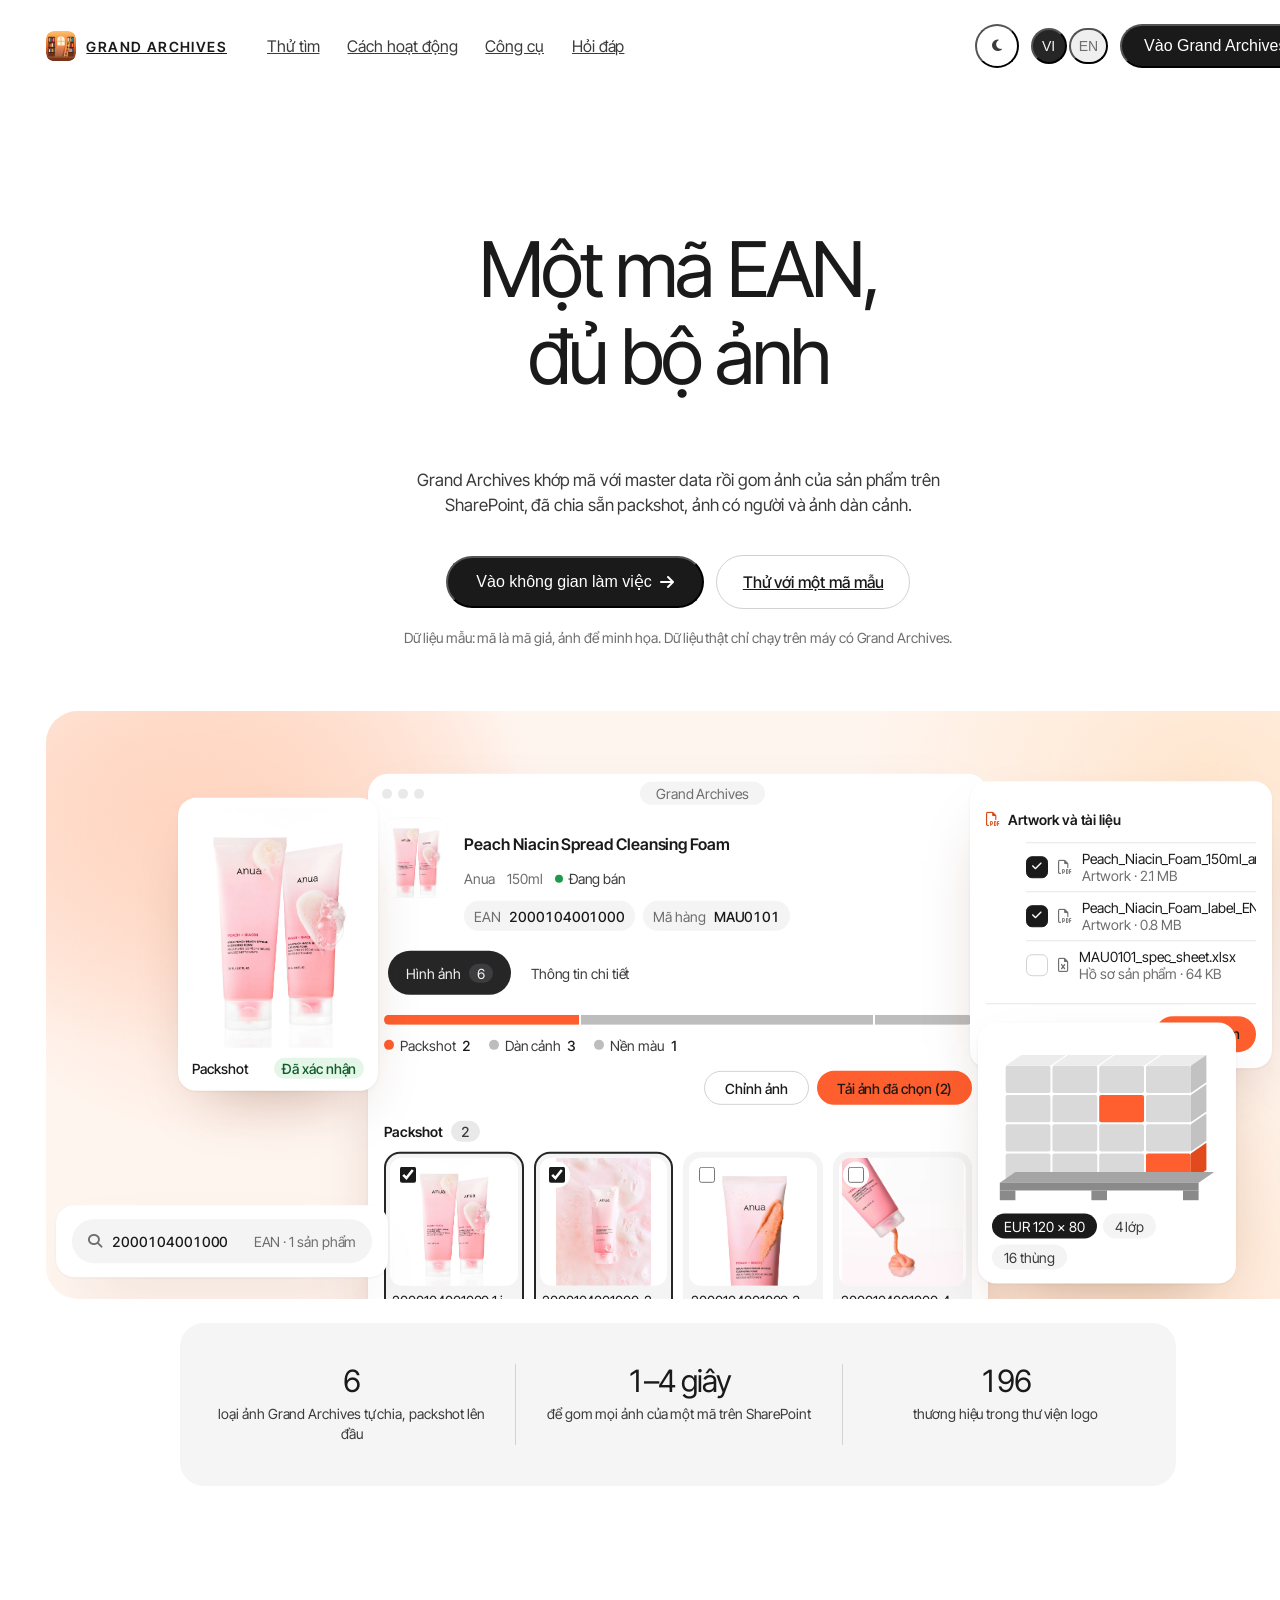
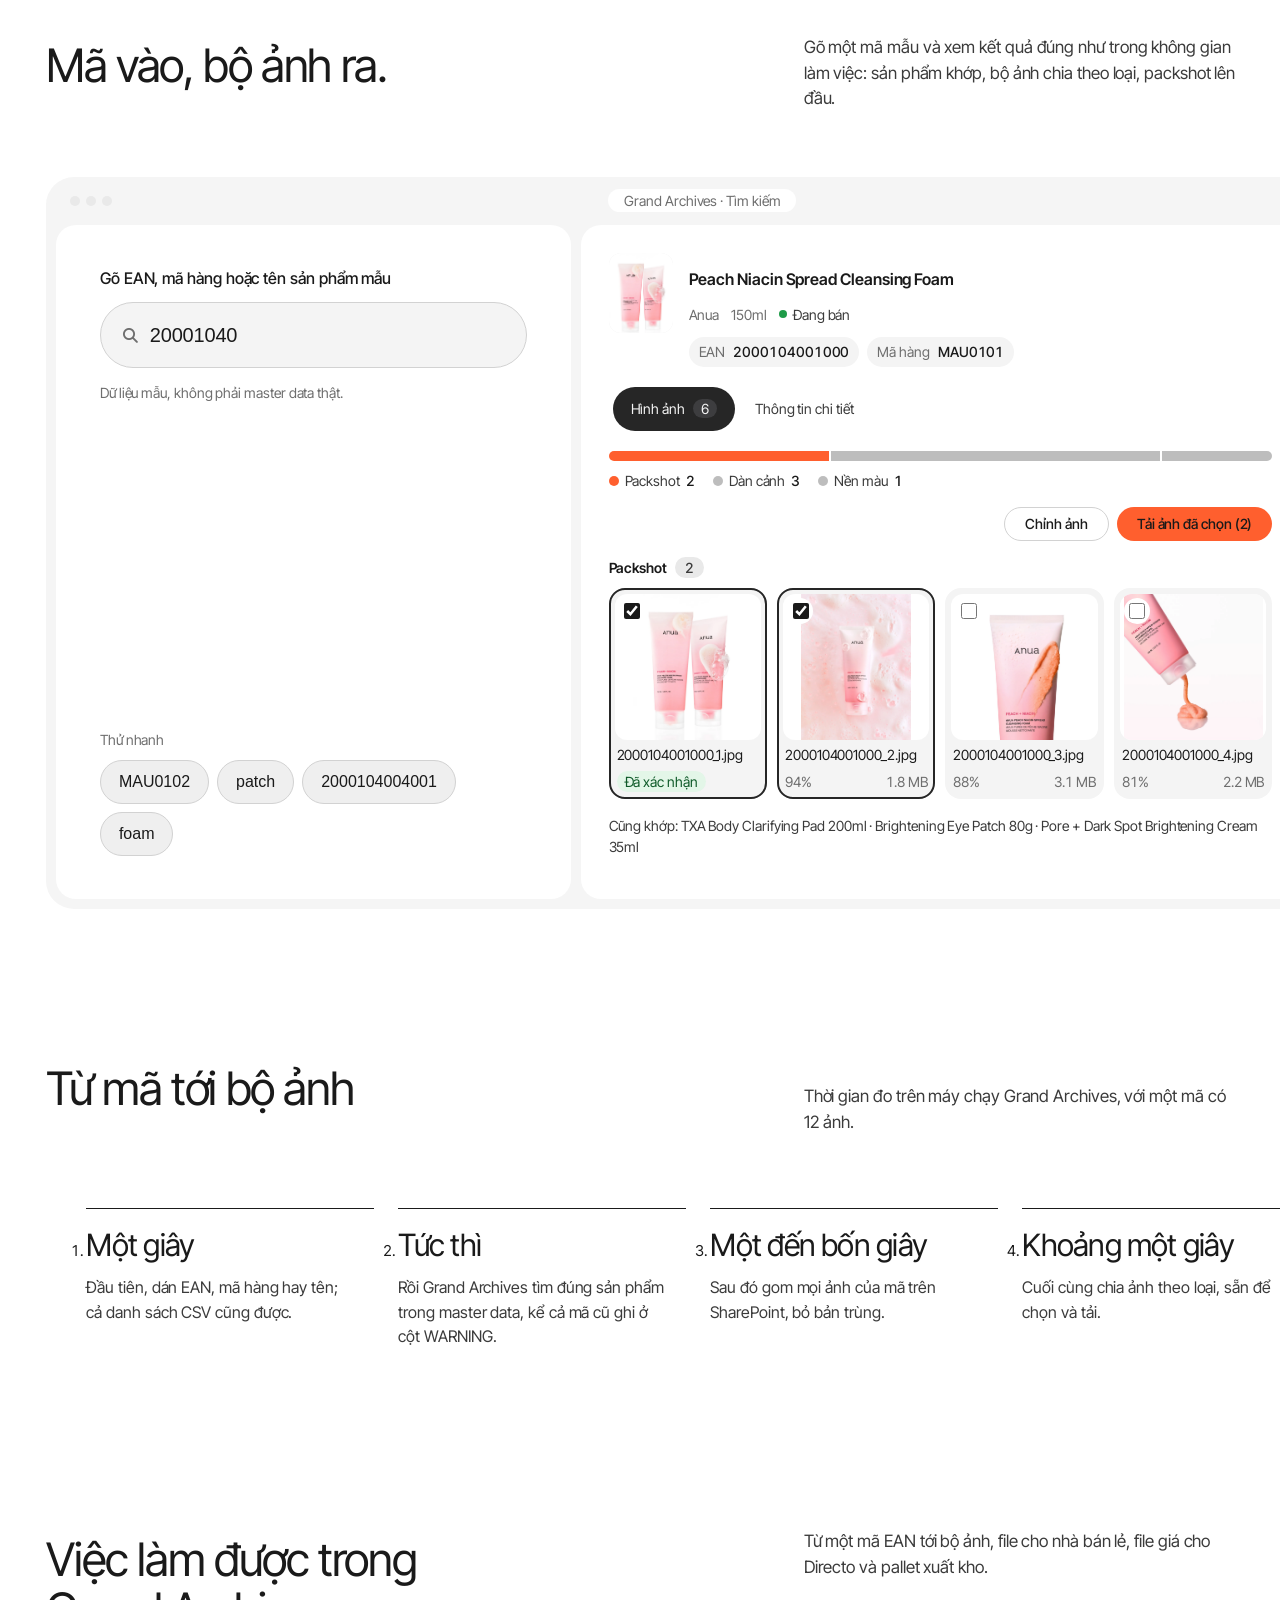
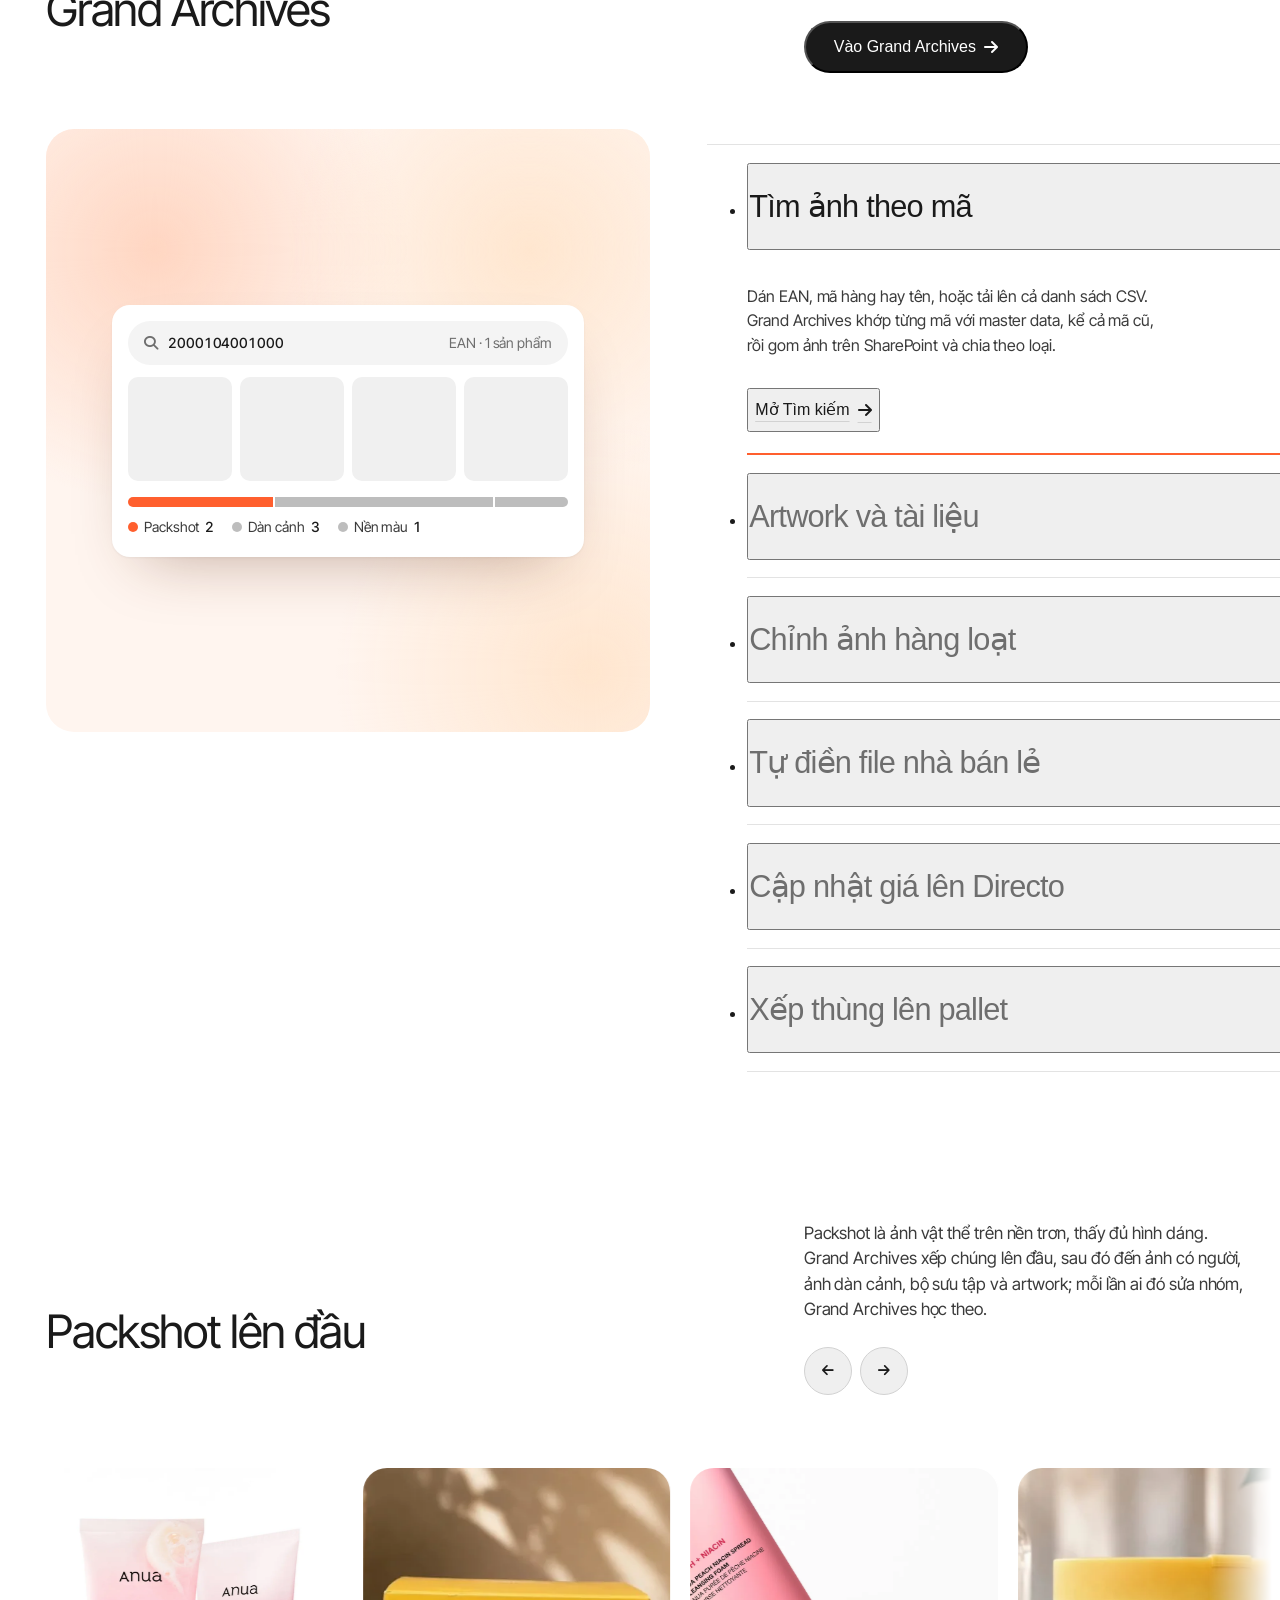
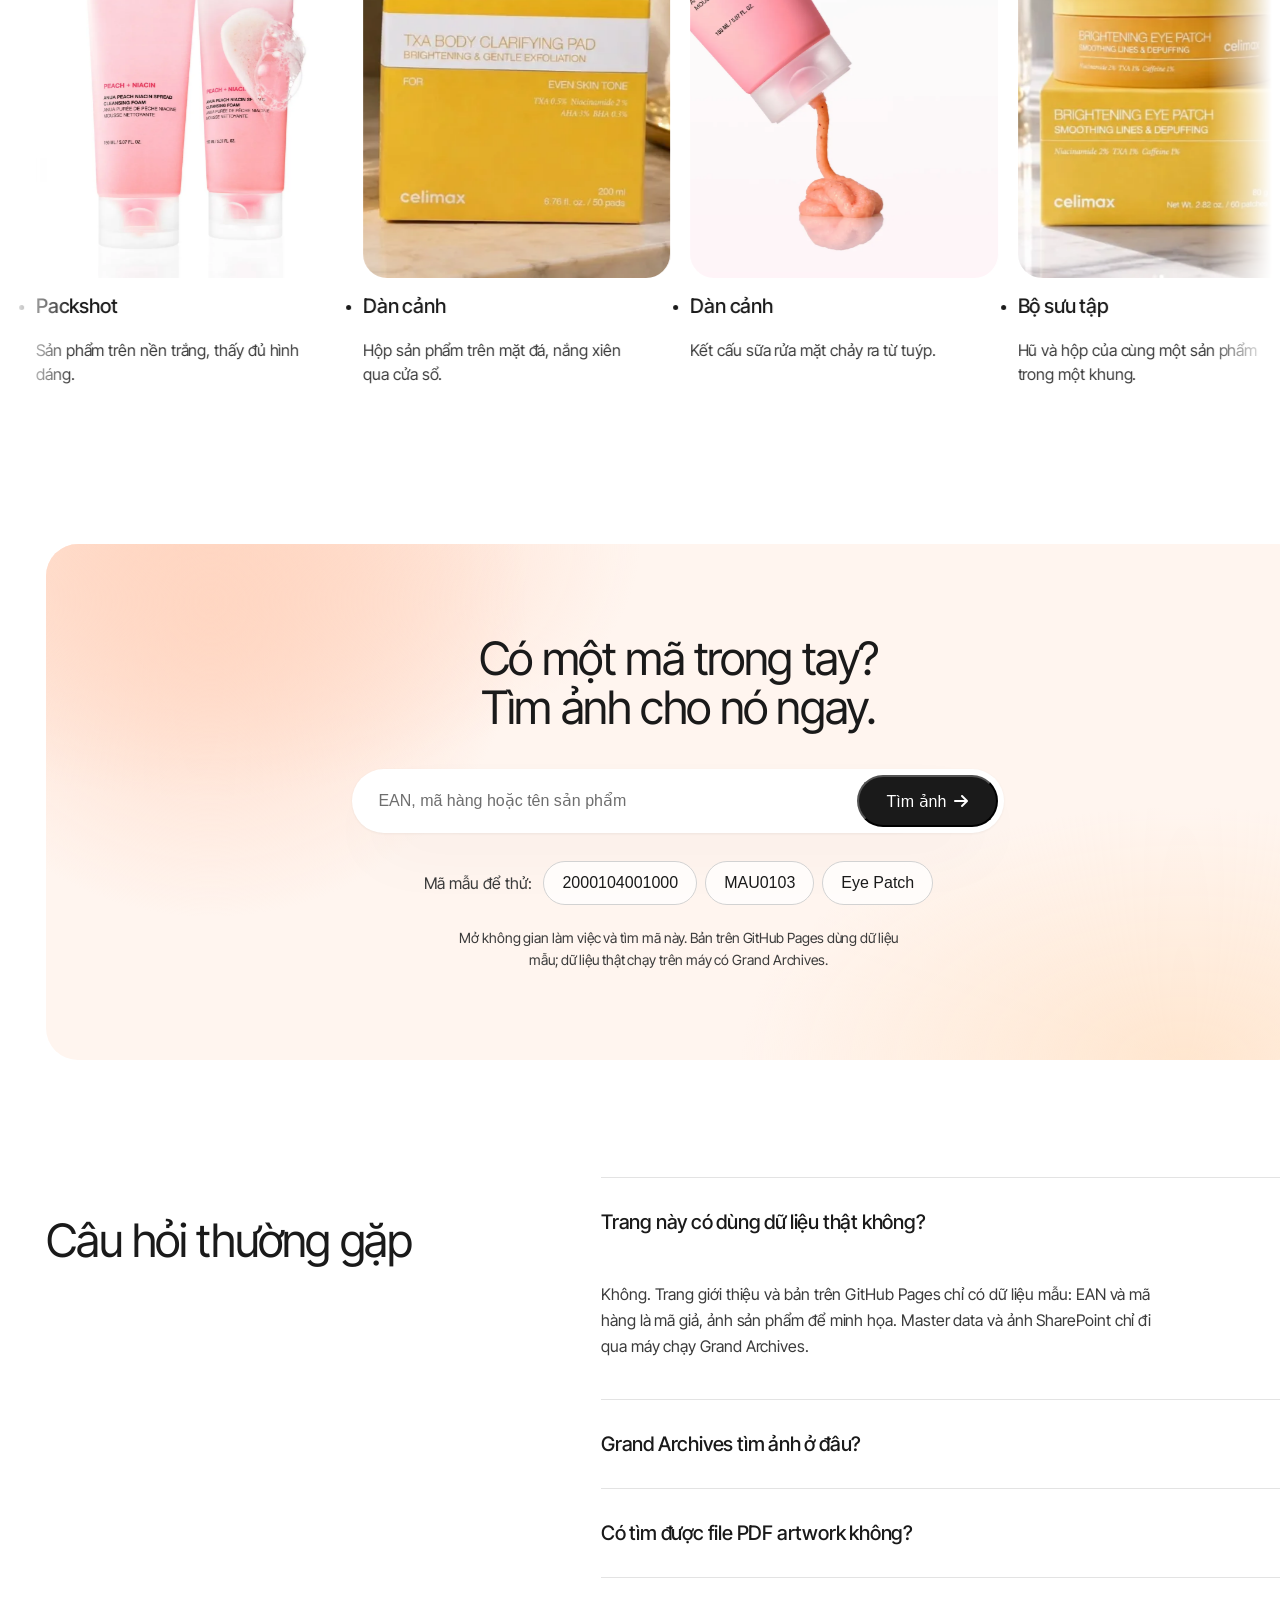
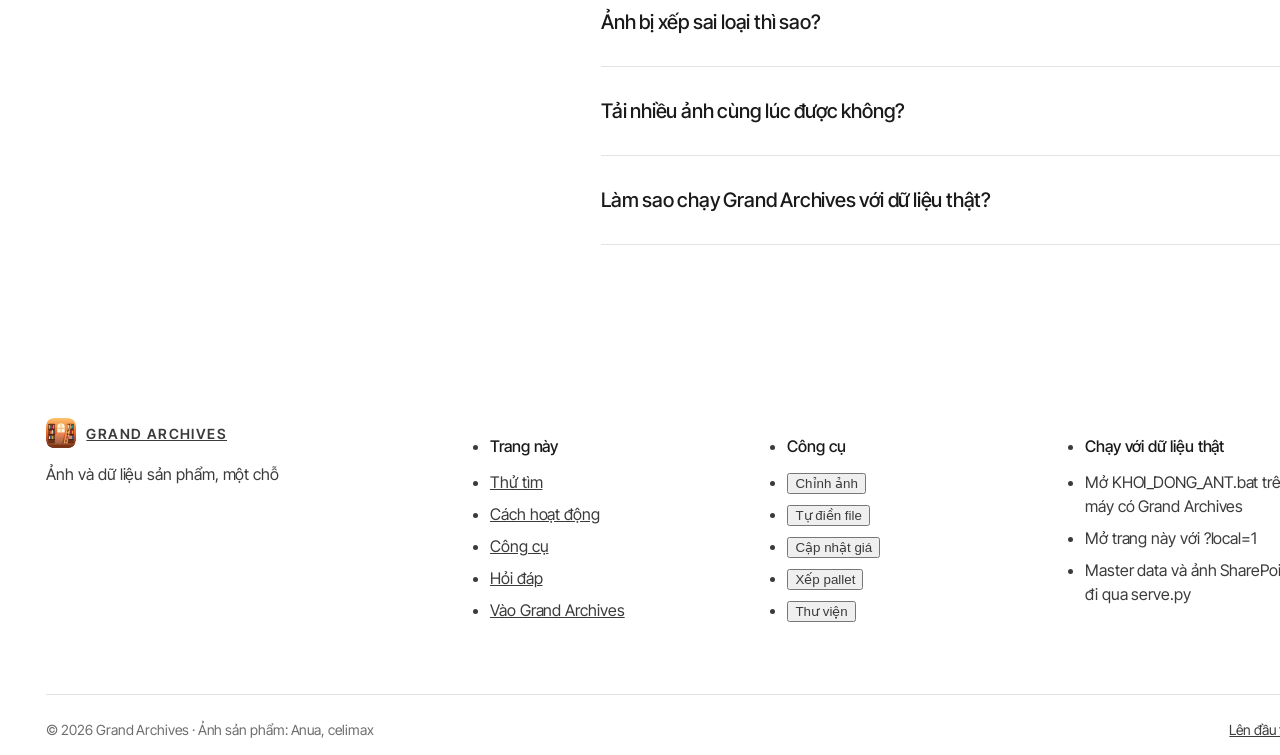
==== commit dd899f67: "Rebuild preview: Grand Archives name and logo, product photos, landing motion Co-Authored-By: Claude" ====
--- a/index.html
+++ b/index.html
@@ -3,7 +3,8 @@
 <head>
     <meta charset="UTF-8">
     <meta name="viewport" content="width=device-width, initial-scale=1.0">
-    <title>A.N.T — Asset Nexus Technology</title>
+    <title>Grand Archives</title>
+    <link rel="icon" type="image/svg+xml" href="assets/logo.svg">
     <script>try { document.documentElement.dataset.theme = localStorage.getItem('ant-theme') === 'dark' ? 'dark' : 'light'; } catch (e) { document.documentElement.dataset.theme = 'light'; }</script>
     <!-- Tailwind CSS -->
     <script src="https://cdn.tailwindcss.com"></script>
@@ -122,7 +123,7 @@
         #ant-topbar { display: flex; flex-wrap: wrap; align-items: center; gap: 10px; padding: 12px 16px 8px; background: var(--bg); }
         .ant-brand { display: flex; align-items: center; gap: 12px; min-height: 44px; padding: 0 4px; text-align: left; }
         .ant-brand-mark { width: 30px; height: 30px; flex: none; color: var(--text); }
-        .ant-brand-mark svg { display: block; width: 100%; height: 100%; }
+        .ant-brand-mark svg, .ant-brand-mark img { display: block; width: 100%; height: 100%; border-radius: 8px; }
         .ant-brand-sep { width: 1px; height: 26px; background: var(--line-strong); }
         .ant-brand-word { font-size: 24px; font-weight: 500; letter-spacing: -.03em; line-height: 1; color: var(--text); }
         .ant-topbar-search { order: 3; flex: 1 1 100%; }
@@ -342,7 +343,7 @@
         .om-step-key { display: flex; flex-wrap: wrap; gap: 4px 14px; margin-top: 12px; font-size: 12px; color: var(--text-3); }
         .om-step-key i { display: inline-block; width: 9px; height: 9px; margin-right: 6px; border-radius: 2px; vertical-align: -1px; }
         .om-step small { display: block; overflow: hidden; margin-top: 8px; padding-right: 6px; font-size: 12px; color: var(--text-3); white-space: nowrap; text-overflow: ellipsis; }
-        /* Demo (no A.N.T server): the sample products stand in for the four master-data cards */
+        /* Demo (no Grand Archives server): the sample products stand in for the four master-data cards */
         .om-demo { display: none; grid-column: span 12; }
         .om-bento.is-demo .om-demo { display: block; }
         .om-bento.is-demo :is(.om-status, .om-source, .om-brands, .om-complete) { display: none; }
@@ -374,7 +375,7 @@
         }
 
         /* Landing page, after wix.com's way of selling a product (no Wix assets or words): a white page, centred
-           light-weight headlines, one dark pill as the main action, A.N.T's own interface as a floating collage on
+           light-weight headlines, one dark pill as the main action, Grand Archives' own interface as a floating collage on
            a soft warm gradient, a figures card, split section heads (title left, words and action right), a live
            try-it frame, an accordion of tools with a changing picture, a row of tall cards, a closing panel,
            questions and a light footer. Sample data and drawn pictures only (assets/art). */
@@ -404,40 +405,42 @@
         .ld-ghost:hover { background: var(--ld-card); }
 
         /* Navigation: stays at the top, the page shows through it */
+        .ld-progress { position: absolute; left: 0; right: 0; bottom: 0; height: 2px; background: var(--primary); transform-origin: 0 50%; transform: scaleX(0); will-change: transform; }
         .ld-nav-bar { position: sticky; top: 0; z-index: 30; background: color-mix(in srgb, var(--ld-bg) 86%, transparent); -webkit-backdrop-filter: blur(14px); backdrop-filter: blur(14px); }
         .ld-nav { display: flex; align-items: center; gap: 40px; height: 76px; }
         .ld-word { display: flex; align-items: center; gap: 10px; font-size: 16px; font-weight: 600; color: var(--text); }
+        .ld-word-name { font-size: 14px; letter-spacing: .1em; text-transform: uppercase; white-space: nowrap; }
         .ld-links { display: flex; gap: 28px; }
         .ld-links a { font-size: 16px; color: var(--text-2); white-space: nowrap; transition: color .15s; }
         .ld-links a:hover { color: var(--text); }
         .ld-nav .ant-controls { margin-left: auto; }
         .ld-nav .ld-cta { min-height: 44px; padding: 0 22px; }
 
-        /* Hero: centred title, one line under it, the actions, then A.N.T itself floating on a warm field */
+        /* Hero: centred title, one line under it, the actions, then Grand Archives itself floating on a warm field */
         .ld-hero { padding-top: clamp(48px, 9svh, 112px); text-align: center; }
         .ld-hero h1 { text-wrap: balance; font-size: var(--ld-h1); font-weight: 400; line-height: 1.06; letter-spacing: -.04em; }
         .ld-line { display: block; overflow: hidden; padding-bottom: .08em; }
         .ld-line > span { display: inline-block; animation: ld-line .9s cubic-bezier(.16, 1, .3, 1) both; }
         .ld-line + .ld-line > span { animation-delay: .11s; }
         @keyframes ld-line { from { transform: translateY(108%); } }
-        .ld-lead { max-width: 48ch; margin: 24px auto 0; font-size: var(--ld-lead); line-height: 1.5; color: var(--text-2); }
+        .ld-lead { max-width: 54ch; margin: 24px auto 0; font-size: var(--ld-lead); line-height: 1.5; color: var(--text-2); }
         .ld-hero-actions { display: flex; flex-wrap: wrap; justify-content: center; align-items: center; gap: 12px; margin-top: 36px; }
         .ld-hero-note { margin-top: 18px; font-size: 14px; line-height: 1.5; color: var(--text-3); }
-        .ld-stage { position: relative; height: clamp(540px, 46vw, 660px); margin-top: clamp(48px, 7svh, 80px); overflow: hidden; border-radius: 32px; text-align: left;
+        .ld-stage { position: relative; isolation: isolate; animation: ld-stage-in 1.1s cubic-bezier(.16, 1, .3, 1) .1s backwards; height: clamp(540px, 46vw, 660px); margin-top: clamp(48px, 7svh, 80px); overflow: hidden; border-radius: 32px; text-align: left;
                     background: radial-gradient(42% 60% at 10% 16%, var(--ld-glow-1), transparent 70%), radial-gradient(40% 55% at 92% 10%, var(--ld-glow-2), transparent 70%), radial-gradient(60% 60% at 62% 104%, var(--ld-glow-3), transparent 70%), var(--ld-glow-base); }
-        .ld-window { position: absolute; left: 50%; top: 56px; width: min(620px, 56%); transform: translateX(-50%); overflow: hidden; border-radius: 20px; background: var(--surface); box-shadow: var(--ld-shadow); }
+        .ld-window { position: absolute; z-index: 1; left: 50%; top: 56px; width: min(620px, 56%); transform: translateX(-50%); overflow: hidden; border-radius: 20px; background: var(--surface); box-shadow: var(--ld-shadow); animation: ld-rise-in 1s cubic-bezier(.16, 1, .3, 1) .35s backwards; }
         .ld-window-bar { display: flex; align-items: center; gap: 6px; height: 40px; padding: 0 14px; }
         .ld-window-bar > i { flex: none; width: 10px; height: 10px; border-radius: 50%; background: var(--surface-3); }
         #landing-view .ld-window-bar span { margin: 0 auto; padding: 3px 16px; border-radius: 999px; background: var(--surface-2); color: var(--text-3); font-size: 14px; }
         .ld-window-body { padding: 4px 16px 16px; }
         .ld-window .ld-panel, .ld-frame-out .ld-panel { padding: 0; background: none; }
-        .ld-float { position: absolute; margin: 0; border-radius: 18px; background: var(--surface); box-shadow: var(--ld-shadow); animation: ld-bob 7s ease-in-out infinite alternate; }
-        .ld-float.is-pic { left: 5%; top: 60px; width: 188px; padding: 10px; animation-delay: -2s; }
+        .ld-float { position: absolute; z-index: 2; margin: 0; border-radius: 18px; background: var(--surface); box-shadow: var(--ld-shadow); animation: ld-pop .9s cubic-bezier(.34, 1.56, .64, 1) backwards, ld-bob 7s ease-in-out infinite alternate; }
+        .ld-float.is-pic { right: calc(50% + 300px); top: 64px; width: 180px; padding: 10px; animation-delay: .75s, -2s; }
         .ld-float.is-pic img { display: block; width: 100%; aspect-ratio: 3 / 4; object-fit: cover; border-radius: 12px; background: var(--plate); }
         .ld-float.is-pic figcaption { display: flex; align-items: center; justify-content: space-between; gap: 8px; padding: 10px 4px 2px; font-weight: 500; }
-        .ld-float.is-find { left: 3%; bottom: 64px; width: 310px; padding: 14px 16px; animation-delay: -5s; }
-        .ld-float.is-docs { right: 3%; top: 44px; width: 310px; padding: 16px; animation-delay: -4s; }
-        .ld-float.is-pallet { right: 6%; bottom: 40px; width: 250px; padding: 14px; animation-delay: -1s; }
+        .ld-float.is-find { right: calc(50% + 290px); bottom: 56px; width: 300px; padding: 14px 16px; animation-delay: .95s, -5s; }
+        .ld-float.is-docs { left: calc(50% + 292px); top: 52px; width: 270px; padding: 16px; animation-delay: .85s, -4s; }
+        .ld-float.is-pallet { left: calc(50% + 300px); bottom: 44px; width: 230px; padding: 14px; animation-delay: 1.05s, -1s; }
         @keyframes ld-bob { from { transform: translateY(0); } to { transform: translateY(-10px); } }
         .ld-stats { display: grid; grid-template-columns: repeat(3, minmax(0, 1fr)); max-width: 980px; margin: 24px auto 0; padding: 26px 8px; border-radius: 24px; background: var(--ld-card); }
         .ld-stat { padding: 0 24px; text-align: center; }
@@ -452,7 +455,7 @@
         .ld-head-side p { max-width: 44ch; font-size: var(--ld-lead); line-height: 1.5; color: var(--text-2); }
         .ld-head-side .ant-btn, .ld-head-side .ld-row-nav { margin-top: 24px; }
 
-        /* Try it: a window of A.N.T, the search on the left, what it finds on the right */
+        /* Try it: a window of Grand Archives, the search on the left, what it finds on the right */
         .ld-frame { margin-top: 48px; padding: 0 10px 10px; border-radius: 28px; background: var(--ld-card); }
         .ld-frame .ld-window-bar { height: 48px; }
         #landing-view .ld-frame .ld-window-bar span { background: var(--surface); }
@@ -484,7 +487,10 @@
 
         /* How it works: four stages under thin rules */
         .ld-steps { display: grid; grid-template-columns: repeat(4, minmax(0, 1fr)); gap: 24px; margin-top: 56px; }
-        .ld-step { padding-top: 20px; border-top: 1px solid var(--text); }
+        .ld-step { position: relative; padding-top: 20px; }
+        .ld-step::before { content: ''; position: absolute; left: 0; right: 0; top: 0; height: 1px; background: var(--text); transform-origin: 0 50%; }
+        .ld-js .ld-step::before { transform: scaleX(0); transition: transform 1.1s cubic-bezier(.2, .8, .2, 1) calc(var(--rise, 0) * 140ms); }
+        .ld-js .ld-step.is-in::before { transform: none; }
         .ld-step b { display: block; font-size: var(--ld-title); font-weight: 400; line-height: 1.12; letter-spacing: -.025em; }
         .ld-step p { max-width: 30ch; margin-top: 12px; font-size: 16px; line-height: 1.55; color: var(--text-2); }
 
@@ -492,10 +498,14 @@
         .ld-tools-body { display: grid; grid-template-columns: minmax(0, 1fr) minmax(0, 1fr); gap: clamp(24px, 4.5vw, 72px); align-items: start; margin-top: 56px; }
         .ld-tool-pic { position: sticky; top: 100px; aspect-ratio: 1 / 1; display: grid; place-items: center; padding: clamp(20px, 4vw, 56px); overflow: hidden; border-radius: 28px;
                        background: radial-gradient(60% 60% at 18% 20%, var(--ld-glow-1), transparent 70%), radial-gradient(60% 60% at 90% 90%, var(--ld-glow-2), transparent 70%), var(--ld-glow-base); }
-        .ld-tool-pic > * { width: 100%; max-width: 440px; animation: ld-fade .45s cubic-bezier(.2, .8, .2, 1) both; }
+        .ld-tool-pic { isolation: isolate; }
+        .ld-tool-pic > * { position: relative; z-index: 1; width: 100%; max-width: 440px; animation: ld-fade .55s cubic-bezier(.2, .8, .2, 1) both; }
         @keyframes ld-fade { from { opacity: 0; transform: translateY(14px) scale(.98); } }
         .ld-accs { border-top: 1px solid var(--ld-rule); }
-        .ld-acc { border-bottom: 1px solid var(--ld-rule); }
+        .ld-acc { position: relative; border-bottom: 1px solid var(--ld-rule); }
+        .ld-acc-bar { position: absolute; left: 0; right: 0; bottom: -1px; height: 2px; background: var(--primary); transform-origin: 0 50%; transform: scaleX(0); }
+        .ld-accs.is-auto .ld-acc.is-on .ld-acc-bar { animation: ld-bar 6s linear forwards; }  /* when it ends the next tool opens */
+        .ld-accs:not(.is-live) .ld-acc-bar, .ld-accs:hover .ld-acc-bar, .ld-accs:focus-within .ld-acc-bar { animation-play-state: paused; }
         .ld-acc-head { width: 100%; display: flex; align-items: center; justify-content: space-between; gap: 16px; padding: 24px 0; text-align: left; color: var(--text-3); font-size: var(--ld-title); font-weight: 400; line-height: 1.15; letter-spacing: -.025em; transition: color .2s; }
         .ld-acc-head:hover, .ld-acc.is-on .ld-acc-head { color: var(--text); }
         .ld-acc-head i { flex: none; font-size: 20px; opacity: 0; transform: translate(-6px, 6px); transition: opacity .2s, transform .2s; }
@@ -516,7 +526,7 @@
         .ld-fr-search i { color: var(--text-3); }
         .ld-fr-search b { font-weight: 500; font-variant-numeric: tabular-nums; }
         .ld-fr-search em { margin-left: auto; font-style: normal; color: var(--text-3); white-space: nowrap; }
-        .ld-fr-pics { display: grid; grid-template-columns: repeat(3, minmax(0, 1fr)); gap: 8px; margin: 12px 0; }
+        .ld-fr-pics { display: grid; grid-template-columns: repeat(4, minmax(0, 1fr)); gap: 8px; margin: 12px 0; }
         .ld-fr-pics img { display: block; width: 100%; aspect-ratio: 1; object-fit: cover; border-radius: 10px; background: var(--plate); }
         .ld-fr-list li, .ld-fr-rows li { display: flex; align-items: center; gap: 10px; min-height: 48px; border-top: 1px solid var(--line); }
         .ld-fr-box { flex: none; width: 20px; height: 20px; display: grid; place-items: center; border: 1.5px solid var(--line-strong); border-radius: 6px; }
@@ -549,17 +559,24 @@
         .ld-row-nav { display: flex; gap: 8px; }
         .ld-row-nav button { width: 48px; height: 48px; display: grid; place-items: center; border: 1px solid var(--line-strong); border-radius: 50%; color: var(--text); transition: background-color .15s; }
         .ld-row-nav button:hover { background: var(--ld-card); }
-        .ld-row { display: grid; grid-auto-flow: column; grid-auto-columns: clamp(232px, 26vw, 340px); gap: 20px; margin-top: 48px; padding-bottom: 6px; overflow-x: auto; scroll-snap-type: x mandatory; scrollbar-width: none; }
-        .ld-row::-webkit-scrollbar { display: none; }
-        .ld-card { scroll-snap-align: start; }
-        .ld-card-pic { aspect-ratio: 3 / 4; overflow: hidden; border-radius: 24px; background: var(--ld-card); }
+        /* without motion the row scrolls by hand; with it (.ld-js) three copies drift left, see ldRowFrame */
+        .ld-marquee { margin-top: 48px; padding: 10px var(--ld-m); overflow-x: auto; scrollbar-width: none;
+                      -webkit-mask-image: linear-gradient(90deg, transparent, #000 5%, #000 95%, transparent); mask-image: linear-gradient(90deg, transparent, #000 5%, #000 95%, transparent); }
+        .ld-marquee::-webkit-scrollbar { display: none; }
+        .ld-js .ld-marquee { padding-left: 0; padding-right: 0; overflow: hidden; touch-action: pan-y; cursor: grab; }
+        .ld-js .ld-marquee:active { cursor: grabbing; }
+        .ld-row { display: flex; width: max-content; will-change: transform; }
+        .ld-card { flex: none; width: clamp(232px, 24vw, 330px); margin-right: 20px; -webkit-user-select: none; user-select: none; }
+        .ld-card img { -webkit-user-drag: none; }
+        .ld-card-pic { aspect-ratio: 3 / 4; overflow: hidden; border-radius: 24px; background: var(--ld-card); transition: transform .5s cubic-bezier(.2, .8, .2, 1); }
+        .ld-card:hover .ld-card-pic { transform: translateY(-8px); }
         .ld-card-pic img { display: block; width: 100%; height: 100%; object-fit: cover; transition: transform .6s cubic-bezier(.2, .8, .2, 1); }
         .ld-card:hover .ld-card-pic img { transform: scale(1.04); }
         .ld-card h3 { margin-top: 16px; font-size: 20px; font-weight: 500; letter-spacing: -.01em; }
         .ld-card p { max-width: 30ch; margin-top: 6px; font-size: 16px; line-height: 1.5; color: var(--text-2); }
 
         /* Close: a warm panel with the search in it */
-        .ld-end { margin-top: clamp(96px, 13svh, 168px); padding: clamp(64px, 10svh, 128px) var(--ld-m); border-radius: 32px; text-align: center;
+        .ld-end { position: relative; isolation: isolate; overflow: hidden; margin-top: clamp(96px, 13svh, 168px); padding: clamp(64px, 10svh, 128px) var(--ld-m); border-radius: 32px; text-align: center;
                   background: radial-gradient(50% 70% at 12% 0%, var(--ld-glow-1), transparent 70%), radial-gradient(50% 70% at 90% 100%, var(--ld-glow-2), transparent 70%), var(--ld-glow-base); }
         #landing-view .ld-end h2 { max-width: 18ch; margin: 0 auto; }
         .ld-end-bar { display: flex; gap: 8px; max-width: 640px; margin: 36px auto 0; padding: 6px; border-radius: 999px; background: var(--surface); box-shadow: var(--ld-shadow); }
@@ -593,26 +610,45 @@
         .ld-foot a:hover, .ld-foot button:hover { color: var(--text); }
         .ld-legal { display: flex; flex-wrap: wrap; justify-content: space-between; gap: 8px 24px; margin-top: 56px; padding-top: 24px; border-top: 1px solid var(--ld-rule); font-size: 14px; line-height: 1.5; color: var(--text-3); }
 
+        /* Motion, all of it transform and opacity so the compositor runs it at the screen's rate */
+        .ld-end > * { position: relative; z-index: 1; }
+        .ld-stage::before, .ld-stage::after, .ld-end::before, .ld-tool-pic::before { content: ''; position: absolute; z-index: 0; aspect-ratio: 1; border-radius: 50%; pointer-events: none; will-change: transform; }
+        .ld-stage::before { left: -10%; top: -30%; width: 48%; background: radial-gradient(closest-side, var(--ld-glow-1), transparent); animation: ld-drift-a 16s ease-in-out infinite alternate; }
+        .ld-stage::after { right: -8%; bottom: -40%; width: 44%; background: radial-gradient(closest-side, var(--ld-glow-2), transparent); animation: ld-drift-b 19s ease-in-out infinite alternate; }
+        .ld-end::before { left: -12%; top: -50%; width: 50%; background: radial-gradient(closest-side, var(--ld-glow-1), transparent); animation: ld-drift-a 18s ease-in-out infinite alternate; }
+        .ld-tool-pic::before { right: -20%; top: -20%; width: 80%; background: radial-gradient(closest-side, var(--ld-glow-2), transparent); animation: ld-drift-b 15s ease-in-out infinite alternate; }
+        @keyframes ld-drift-a { to { transform: translate(45%, 35%) scale(1.2); } }
+        @keyframes ld-drift-b { to { transform: translate(-55%, -25%) scale(1.25); } }
+        @keyframes ld-stage-in { from { opacity: 0; scale: .94; } }
+        @keyframes ld-rise-in { from { opacity: 0; translate: 0 64px; } }
+        @keyframes ld-pop { from { opacity: 0; scale: .7; } }
+        @keyframes ld-bar { to { transform: none; } }
+        .ld-cta i, .ld-link i { transition: transform .2s cubic-bezier(.2, .8, .2, 1); }
+        .ld-cta:hover i, .ld-link:hover i { transform: translateX(4px); }
+
         /* Each part rises once as it enters; without script or with reduced motion everything is simply there */
         .ld-js [data-rise] { opacity: 0; transform: translateY(24px); transition: opacity .6s cubic-bezier(.2, .8, .2, 1), transform .6s cubic-bezier(.2, .8, .2, 1); transition-delay: calc(var(--rise, 0) * 80ms); }
         .ld-js [data-rise].is-in { opacity: 1; transform: none; }
         @media (prefers-reduced-motion: reduce) {
-            .ld-line > span, .ld-float, .ld-tool-pic > * { animation: none; }
-            .ld-acc-body, .ld-card-pic img { transition: none; }
+            .ld-line > span, .ld-float, .ld-tool-pic > *, .ld-stage, .ld-window, .ld-stage::before, .ld-stage::after, .ld-end::before, .ld-tool-pic::before { animation: none; }
+            .ld-acc-body, .ld-card-pic, .ld-card-pic img { transition: none; }
+        }
+        @media (max-width: 1239px) {
+            .ld-float.is-find, .ld-float.is-pallet { display: none; }
+            .ld-window { width: 520px; }
+            .ld-float.is-pic { right: calc(50% + 250px); width: 150px; }
+            .ld-float.is-docs { left: calc(50% + 250px); width: 230px; }
         }
         @media (max-width: 1100px) {
-            .ld-float.is-find, .ld-float.is-pallet { display: none; }
-            .ld-window { width: min(600px, 62%); }
-            .ld-float.is-pic { left: 3%; width: 150px; }
-            .ld-float.is-docs { right: 2%; width: 250px; }
+            .ld-float { display: none; }  /* the window alone: beside it the pieces would cover it */
+            .ld-window { width: min(640px, 86%); }
         }
         @media (max-width: 900px) {
-            .ld-links, .ld-float { display: none; }  /* the window alone: beside it the pieces would cover it */
-            .ld-window { width: min(640px, 86%); }
+            .ld-links { display: none; }
             .ld-head, .ld-frame-body, .ld-tools-body, .ld-faq { grid-template-columns: minmax(0, 1fr); }
             .ld-frame-out { min-height: 0; }
             .ld-steps { grid-template-columns: repeat(2, minmax(0, 1fr)); row-gap: 40px; }
-            .ld-tool-pic { position: static; aspect-ratio: 4 / 3; }
+            .ld-tool-pic { position: relative; top: auto; aspect-ratio: 4 / 3; }  /* relative, not static: it still clips its glow */
             .ld-foot-cols { grid-template-columns: repeat(2, minmax(0, 1fr)); row-gap: 36px; }
         }
         @media (max-width: 760px) {
@@ -637,7 +673,8 @@
             .ld-steps { grid-template-columns: minmax(0, 1fr); }
             .ld-tool-pic { aspect-ratio: auto; min-height: 340px; padding: 20px; border-radius: 24px; }
             .ld-acc-head { padding: 20px 0; }
-            .ld-row { grid-auto-columns: 74%; gap: 14px; margin-top: 32px; }
+            .ld-card { width: 72vw; margin-right: 14px; }
+            .ld-marquee { margin-top: 32px; }
             .ld-end { border-radius: 24px; text-align: left; }
             #landing-view .ld-end h2 { margin: 0; }
             .ld-end-bar { margin-left: 0; }
@@ -954,9 +991,10 @@
     <!-- Sample data only on this page: no master data, no company pictures. -->
     <div id="landing-view">
         <div class="ld-nav-bar">
+            <span class="ld-progress" aria-hidden="true"></span>
             <header class="ld-nav ld-wrap">
-                <a class="ld-word" href="#"><span class="ant-brand-mark" aria-hidden="true"><svg viewBox="0 0 24 24" fill="none" focusable="false"><path d="M6.5 17.5 12 6.5l5.5 11h-11Z" stroke="currentColor" stroke-width="1.8" stroke-linejoin="round"/><circle cx="12" cy="6.5" r="2.8" fill="currentColor"/><circle cx="6.5" cy="17.5" r="2.8" fill="currentColor"/><circle cx="17.5" cy="17.5" r="2.8" fill="currentColor"/></svg></span><span>A.N.T</span></a>
-                <nav class="ld-links" aria-label="A.N.T">
+                <a class="ld-word" href="#"><span class="ant-brand-mark" aria-hidden="true"><img src="assets/logo.svg" width="64" height="64" alt=""></span><span class="ld-word-name">Grand Archives</span></a>
+                <nav class="ld-links" aria-label="Grand Archives">
                     <a href="#ld-try" data-i18n="ldNavTry">Thử tìm</a>
                     <a href="#ld-how" data-i18n="ldNavHow">Cách hoạt động</a>
                     <a href="#ld-tools" data-i18n="ldNavTools">Công cụ</a>
@@ -968,7 +1006,7 @@
                         <button type="button" onclick="setLanguage('vi')" data-lang="vi" aria-pressed="true">VI</button>
                         <button type="button" onclick="setLanguage('en')" data-lang="en" aria-pressed="false">EN</button>
                     </div>
-                    <button type="button" class="ant-btn ld-cta hidden sm:inline-flex" onclick="enterApp()" data-i18n="openApp">Vào A.N.T</button>
+                    <button type="button" class="ant-btn ld-cta hidden sm:inline-flex" onclick="enterApp()" data-i18n="openApp">Vào Grand Archives</button>
                 </div>
             </header>
         </div>
@@ -976,16 +1014,16 @@
         <main>
             <section class="ld-hero ld-wrap" aria-labelledby="ld-title">
                 <h1 id="ld-title"><span class="ld-line"><span data-i18n="ldHeroTitle1">Một mã EAN,</span></span><span class="ld-line"><span data-i18n="ldHeroTitle2">đủ bộ ảnh</span></span></h1>
-                <p class="ld-lead" data-i18n="ldHeroLead" data-rise>A.N.T khớp mã với master data rồi gom ảnh của sản phẩm trên SharePoint, đã chia sẵn packshot, ảnh có người và ảnh dàn cảnh.</p>
+                <p class="ld-lead" data-i18n="ldHeroLead" data-rise>Grand Archives khớp mã với master data rồi gom ảnh của sản phẩm trên SharePoint, đã chia sẵn packshot, ảnh có người và ảnh dàn cảnh.</p>
                 <div class="ld-hero-actions" data-rise style="--rise: 1">
                     <button type="button" class="ant-btn ld-cta" onclick="enterApp()"><span data-i18n="getStarted">Vào không gian làm việc</span><i class="fa-solid fa-arrow-right" aria-hidden="true"></i></button>
                     <a class="ant-btn ld-ghost" href="#ld-try" data-i18n="ldTryLink">Thử với một mã mẫu</a>
                 </div>
-                <p class="ld-hero-note" data-i18n="ldHeroNote" data-rise style="--rise: 2">Trang này dùng dữ liệu mẫu và hình vẽ; dữ liệu thật chỉ chạy trên máy có A.N.T.</p>
-                <!-- A.N.T itself, with the sample code: the workspace in a window and pieces of the tools around it (drawn by ldRenderHero) -->
+                <p class="ld-hero-note" data-i18n="ldHeroNote" data-rise style="--rise: 2">Trang này dùng dữ liệu mẫu và hình vẽ; dữ liệu thật chỉ chạy trên máy có Grand Archives.</p>
+                <!-- Grand Archives itself, with the sample code: the workspace in a window and pieces of the tools around it (drawn by ldRenderHero) -->
                 <div id="ld-stage" class="ld-stage" data-ui aria-hidden="true"></div>
                 <div class="ld-stats" data-rise>
-                    <p class="ld-stat"><b>6</b><span data-i18n="ldStat1">loại ảnh A.N.T tự chia, packshot lên đầu</span></p>
+                    <p class="ld-stat"><b data-count="6">6</b><span data-i18n="ldStat1">loại ảnh Grand Archives tự chia, packshot lên đầu</span></p>
                     <p class="ld-stat"><b data-i18n="ldStat2Num">1–4 giây</b><span data-i18n="ldStat2">để gom mọi ảnh của một mã trên SharePoint</span></p>
                     <p class="ld-stat"><b id="ld-stat-brands"></b><span data-i18n="ldStat3">thương hiệu trong thư viện logo</span></p>
                 </div>
@@ -997,18 +1035,18 @@
                     <div class="ld-head-side" data-rise style="--rise: 1"><p data-i18n="ldTrySay">Gõ một mã mẫu và xem kết quả đúng như trong không gian làm việc: sản phẩm khớp, bộ ảnh chia theo loại, packshot lên đầu.</p></div>
                 </div>
                 <div class="ld-frame" data-rise>
-                    <div class="ld-window-bar" aria-hidden="true"><i></i><i></i><i></i><span data-i18n="ldTryFrame">A.N.T · Tìm kiếm</span></div>
+                    <div class="ld-window-bar" aria-hidden="true"><i></i><i></i><i></i><span data-i18n="ldTryFrame">Grand Archives · Tìm kiếm</span></div>
                     <div class="ld-frame-body">
                         <div class="ld-frame-in">
                             <label for="ld-try-input" class="ld-try-label" data-i18n="ldTryLabel">Gõ EAN, mã hàng hoặc tên sản phẩm mẫu</label>
-                            <div class="ld-try-box"><i class="fa-solid fa-magnifying-glass" aria-hidden="true"></i><input id="ld-try-input" class="ld-try-input" type="text" value="2000104006005" autocomplete="off" spellcheck="false" oninput="ldTry()"></div>
+                            <div class="ld-try-box"><i class="fa-solid fa-magnifying-glass" aria-hidden="true"></i><input id="ld-try-input" class="ld-try-input" type="text" value="2000104001000" autocomplete="off" spellcheck="false" oninput="ldTry()"></div>
                             <p class="ld-try-hint" data-i18n="ldTryHint">Dữ liệu mẫu, không phải master data thật.</p>
                             <div class="ld-try-examples">
                                 <span data-i18n="ldTryQuick">Thử nhanh</span>
                                 <button type="button" class="ld-chip" onclick="ldTryExample('MAU0102')">MAU0102</button>
-                                <button type="button" class="ld-chip" onclick="ldTryExample('cream')">cream</button>
+                                <button type="button" class="ld-chip" onclick="ldTryExample('patch')">patch</button>
                                 <button type="button" class="ld-chip" onclick="ldTryExample('2000104004001')">2000104004001</button>
-                                <button type="button" class="ld-chip" onclick="ldTryExample('clay')">clay</button>
+                                <button type="button" class="ld-chip" onclick="ldTryExample('foam')">foam</button>
                             </div>
                         </div>
                         <div id="ld-try-out" class="ld-frame-out" data-ui aria-live="polite"></div>
@@ -1019,11 +1057,11 @@
             <section id="ld-how" class="ld-sec ld-wrap" aria-labelledby="ld-how-title">
                 <div class="ld-head">
                     <h2 id="ld-how-title" data-i18n="ldHowTitle" data-rise>Từ mã tới bộ ảnh</h2>
-                    <div class="ld-head-side" data-rise style="--rise: 1"><p data-i18n="ldHowNote">Thời gian đo trên máy chạy A.N.T, với một mã có 12 ảnh.</p></div>
+                    <div class="ld-head-side" data-rise style="--rise: 1"><p data-i18n="ldHowNote">Thời gian đo trên máy chạy Grand Archives, với một mã có 12 ảnh.</p></div>
                 </div>
                 <ol class="ld-steps">
                     <li class="ld-step" data-rise><b data-i18n="ldDur1">Một giây</b><p data-i18n="ldStep1">Đầu tiên, dán EAN, mã hàng hay tên; cả danh sách CSV cũng được.</p></li>
-                    <li class="ld-step" data-rise style="--rise: 1"><b data-i18n="ldDur2">Tức thì</b><p data-i18n="ldStep2">Rồi A.N.T tìm đúng sản phẩm trong master data, kể cả mã cũ ghi ở cột WARNING.</p></li>
+                    <li class="ld-step" data-rise style="--rise: 1"><b data-i18n="ldDur2">Tức thì</b><p data-i18n="ldStep2">Rồi Grand Archives tìm đúng sản phẩm trong master data, kể cả mã cũ ghi ở cột WARNING.</p></li>
                     <li class="ld-step" data-rise style="--rise: 2"><b data-i18n="ldDur3">Một đến bốn giây</b><p data-i18n="ldStep3">Sau đó gom mọi ảnh của mã trên SharePoint, bỏ bản trùng.</p></li>
                     <li class="ld-step" data-rise style="--rise: 3"><b data-i18n="ldDur4">Khoảng một giây</b><p data-i18n="ldStep4">Cuối cùng chia ảnh theo loại, sẵn để chọn và tải.</p></li>
                 </ol>
@@ -1031,10 +1069,10 @@
 
             <section id="ld-tools" class="ld-sec ld-wrap" aria-labelledby="ld-tools-title">
                 <div class="ld-head">
-                    <h2 id="ld-tools-title" data-i18n="ldToolsTitle" data-rise>Việc làm được trong A.N.T</h2>
+                    <h2 id="ld-tools-title" data-i18n="ldToolsTitle" data-rise>Việc làm được trong Grand Archives</h2>
                     <div class="ld-head-side" data-rise style="--rise: 1">
                         <p data-i18n="ldToolsLead">Từ một mã EAN tới bộ ảnh, file cho nhà bán lẻ, file giá cho Directo và pallet xuất kho.</p>
-                        <button type="button" class="ant-btn ld-cta" onclick="enterApp()"><span data-i18n="openApp">Vào A.N.T</span><i class="fa-solid fa-arrow-right" aria-hidden="true"></i></button>
+                        <button type="button" class="ant-btn ld-cta" onclick="enterApp()"><span data-i18n="openApp">Vào Grand Archives</span><i class="fa-solid fa-arrow-right" aria-hidden="true"></i></button>
                     </div>
                 </div>
                 <div class="ld-tools-body">
@@ -1043,25 +1081,26 @@
                 </div>
             </section>
 
-            <section id="ld-kinds" class="ld-sec ld-wrap" aria-labelledby="ld-pack-title">
-                <div class="ld-head">
+            <section id="ld-kinds" class="ld-sec" aria-labelledby="ld-pack-title">
+                <div class="ld-head ld-wrap">
                     <h2 id="ld-pack-title" data-i18n="ldPackTitle" data-rise>Packshot lên đầu</h2>
                     <div class="ld-head-side" data-rise style="--rise: 1">
-                        <p data-i18n="ldPackText">Packshot là ảnh vật thể trên nền trơn, thấy đủ hình dáng. A.N.T xếp chúng lên đầu, sau đó đến ảnh có người, ảnh dàn cảnh, bộ sưu tập và artwork; mỗi lần ai đó sửa nhóm, A.N.T học theo.</p>
+                        <p data-i18n="ldPackText">Packshot là ảnh vật thể trên nền trơn, thấy đủ hình dáng. Grand Archives xếp chúng lên đầu, sau đó đến ảnh có người, ảnh dàn cảnh, bộ sưu tập và artwork; mỗi lần ai đó sửa nhóm, Grand Archives học theo.</p>
                         <div class="ld-row-nav">
                             <button type="button" onclick="ldScroll(-1)" aria-label="Ảnh trước" data-i18n-aria="ldPrev"><i class="fa-solid fa-arrow-left" aria-hidden="true"></i></button>
                             <button type="button" onclick="ldScroll(1)" aria-label="Ảnh sau" data-i18n-aria="ldNext"><i class="fa-solid fa-arrow-right" aria-hidden="true"></i></button>
                         </div>
                     </div>
                 </div>
-                <ul id="ld-kinds-row" class="ld-row">
-                    <li class="ld-card"><div class="ld-card-pic"><img src="assets/art/cushion.svg" width="300" height="400" alt="Minh họa hộp cushion đang mở trên nền trơn"></div><h3 data-i18n="catPackshot">Packshot</h3><p data-i18n="ldKindPack">Vật thể trên nền trơn, thấy đủ hình dáng.</p></li>
-                    <li class="ld-card"><div class="ld-card-pic"><img src="assets/art/kind-human.svg" width="300" height="400" alt="Minh họa bàn tay cầm tuýp kem"></div><h3 data-i18n="catHuman">Có người</h3><p data-i18n="ldKindHuman">Sản phẩm trên tay, trên da.</p></li>
-                    <li class="ld-card"><div class="ld-card-pic"><img src="assets/art/kind-scene.svg" width="300" height="400" alt="Minh họa chai serum đặt trên bục, cạnh lá cây và mặt trời"></div><h3 data-i18n="catScene">Dàn cảnh</h3><p data-i18n="ldKindScene">Sản phẩm giữa đạo cụ, cây lá và ánh sáng.</p></li>
-                    <li class="ld-card"><div class="ld-card-pic"><img src="assets/art/kind-collection.svg" width="300" height="400" alt="Minh họa một dòng sản phẩm xếp trên kệ"></div><h3 data-i18n="catCollection">Bộ sưu tập</h3><p data-i18n="ldKindColl">Cả một dòng sản phẩm trong một khung.</p></li>
-                    <li class="ld-card"><div class="ld-card-pic"><img src="assets/art/kind-color.svg" width="300" height="400" alt="Minh họa chai có vòi trên nền cam"></div><h3 data-i18n="catColor">Nền màu</h3><p data-i18n="ldKindColor">Packshot trên nền màu, xếp sau packshot nền trơn.</p></li>
-                    <li class="ld-card"><div class="ld-card-pic"><img src="assets/art/kind-artwork.svg" width="300" height="400" alt="Minh họa ảnh quảng cáo có chữ và sản phẩm"></div><h3 data-i18n="catArtwork">Artwork</h3><p data-i18n="ldKindArt">Ảnh quảng cáo có chữ và bố cục.</p></li>
-                </ul>
+                <div id="ld-marquee" class="ld-marquee"><ul id="ld-kinds-row" class="ld-row">
+                    <li class="ld-card"><div class="ld-card-pic"><img src="assets/photos/anua-foam-duo.webp" width="1050" height="1400" draggable="false" alt="Hai tuýp sữa rửa mặt Anua trên nền trắng"></div><h3 data-i18n="catPackshot">Packshot</h3><p data-i18n="ldKindPack"></p></li>
+                    <li class="ld-card"><div class="ld-card-pic"><img src="assets/photos/celimax-txa-pad.webp" width="518" height="566" draggable="false" alt="Hộp celimax TXA Body Clarifying Pad trên mặt đá, nắng xiên"></div><h3 data-i18n="catScene">Dàn cảnh</h3><p data-i18n="ldKindScene"></p></li>
+                    <li class="ld-card"><div class="ld-card-pic"><img src="assets/photos/anua-foam-pour.webp" width="1200" height="1265" draggable="false" alt="Sữa rửa mặt chảy ra từ tuýp Anua"></div><h3 data-i18n="catScene">Dàn cảnh</h3><p data-i18n="ldKindPour"></p></li>
+                    <li class="ld-card"><div class="ld-card-pic"><img src="assets/photos/celimax-eye-patch.webp" width="551" height="582" draggable="false" alt="Hũ và hộp celimax Brightening Eye Patch"></div><h3 data-i18n="catCollection">Bộ sưu tập</h3><p data-i18n="ldKindColl"></p></li>
+                    <li class="ld-card"><div class="ld-card-pic"><img src="assets/photos/anua-foam-bubbles.webp" width="1050" height="1400" draggable="false" alt="Tuýp Anua trên nền bọt hồng"></div><h3 data-i18n="catColor">Nền màu</h3><p data-i18n="ldKindColor"></p></li>
+                    <li class="ld-card"><div class="ld-card-pic"><img src="assets/photos/anua-foam-texture.webp" width="1050" height="1400" draggable="false" alt="Cận cảnh tuýp Anua với một vệt kết cấu"></div><h3 data-i18n="catScene">Dàn cảnh</h3><p data-i18n="ldKindTexture"></p></li>
+                    <li class="ld-card"><div class="ld-card-pic"><img src="assets/photos/celimax-pore-cream.webp" width="351" height="663" draggable="false" alt="Mặt hộp celimax Pore + Dark Spot Brightening Cream"></div><h3 data-i18n="catArtwork">Artwork</h3><p data-i18n="ldKindArt"></p></li>
+                </ul></div>
             </section>
 
             <section class="ld-wrap" aria-labelledby="ld-end-title">
@@ -1073,23 +1112,23 @@
                     </form>
                     <div class="ld-samples" data-rise style="--rise: 2">
                         <span data-i18n="ldEndTry">Mã mẫu để thử:</span>
-                        <button type="button" class="ld-chip" onclick="ldSample('2000104004001')">2000104004001</button>
-                        <button type="button" class="ld-chip" onclick="ldSample('MAU0105')">MAU0105</button>
-                        <button type="button" class="ld-chip" onclick="ldSample('Sun Cream')">Sun Cream</button>
+                        <button type="button" class="ld-chip" onclick="ldSample('2000104001000')">2000104001000</button>
+                        <button type="button" class="ld-chip" onclick="ldSample('MAU0103')">MAU0103</button>
+                        <button type="button" class="ld-chip" onclick="ldSample('Eye Patch')">Eye Patch</button>
                     </div>
-                    <p class="ld-end-note" data-i18n="ldEndNote" data-rise style="--rise: 2">Mở không gian làm việc và tìm mã này. Bản trên GitHub Pages dùng dữ liệu mẫu; dữ liệu thật chạy trên máy có A.N.T.</p>
+                    <p class="ld-end-note" data-i18n="ldEndNote" data-rise style="--rise: 2">Mở không gian làm việc và tìm mã này. Bản trên GitHub Pages dùng dữ liệu mẫu; dữ liệu thật chạy trên máy có Grand Archives.</p>
                 </div>
             </section>
 
             <section id="ld-faq" class="ld-sec ld-wrap ld-faq" aria-labelledby="ld-faq-title">
                 <h2 id="ld-faq-title" data-i18n="ldFaqTitle" data-rise>Câu hỏi thường gặp</h2>
                 <div class="ld-faq-list" data-rise style="--rise: 1">
-                    <details name="ld-faq" open><summary><span data-i18n="ldQ1">Trang này có dùng dữ liệu thật không?</span><i class="fa-solid fa-plus" aria-hidden="true"></i></summary><p data-i18n="ldA1">Không. Trang giới thiệu và bản trên GitHub Pages chỉ có sản phẩm mẫu và hình vẽ. Master data và ảnh SharePoint chỉ đi qua máy chạy A.N.T.</p></details>
-                    <details name="ld-faq"><summary><span data-i18n="ldQ2">A.N.T tìm ảnh ở đâu?</span><i class="fa-solid fa-plus" aria-hidden="true"></i></summary><p data-i18n="ldA2">Trên SharePoint của công ty, bằng tài khoản đã đăng nhập trên máy chạy A.N.T. Mã được khớp với master data trước, kể cả mã cũ ghi ở cột WARNING.</p></details>
+                    <details name="ld-faq" open><summary><span data-i18n="ldQ1">Trang này có dùng dữ liệu thật không?</span><i class="fa-solid fa-plus" aria-hidden="true"></i></summary><p data-i18n="ldA1">Không. Trang giới thiệu và bản trên GitHub Pages chỉ có sản phẩm mẫu và hình vẽ. Master data và ảnh SharePoint chỉ đi qua máy chạy Grand Archives.</p></details>
+                    <details name="ld-faq"><summary><span data-i18n="ldQ2">Grand Archives tìm ảnh ở đâu?</span><i class="fa-solid fa-plus" aria-hidden="true"></i></summary><p data-i18n="ldA2">Trên SharePoint của công ty, bằng tài khoản đã đăng nhập trên máy chạy Grand Archives. Mã được khớp với master data trước, kể cả mã cũ ghi ở cột WARNING.</p></details>
                     <details name="ld-faq"><summary><span data-i18n="ldQ3">Có tìm được file PDF artwork không?</span><i class="fa-solid fa-plus" aria-hidden="true"></i></summary><p data-i18n="ldA3">Có. Nút Artwork và tài liệu mở danh sách PDF artwork và hồ sơ của sản phẩm; chọn file rồi tải từng file hoặc tải chung thành một ZIP.</p></details>
-                    <details name="ld-faq"><summary><span data-i18n="ldQ4">Ảnh bị xếp sai loại thì sao?</span><i class="fa-solid fa-plus" aria-hidden="true"></i></summary><p data-i18n="ldA4">Đổi loại cho ảnh đó ngay trong không gian làm việc. A.N.T ghi nhận và lần sau xếp đúng hơn.</p></details>
+                    <details name="ld-faq"><summary><span data-i18n="ldQ4">Ảnh bị xếp sai loại thì sao?</span><i class="fa-solid fa-plus" aria-hidden="true"></i></summary><p data-i18n="ldA4">Đổi loại cho ảnh đó ngay trong không gian làm việc. Grand Archives ghi nhận và lần sau xếp đúng hơn.</p></details>
                     <details name="ld-faq"><summary><span data-i18n="ldQ5">Tải nhiều ảnh cùng lúc được không?</span><i class="fa-solid fa-plus" aria-hidden="true"></i></summary><p data-i18n="ldA5">Được. Một ảnh tải về là file gốc; nhiều ảnh thành một ZIP, mỗi loại ảnh một thư mục.</p></details>
-                    <details name="ld-faq"><summary><span data-i18n="ldQ6">Làm sao chạy A.N.T với dữ liệu thật?</span><i class="fa-solid fa-plus" aria-hidden="true"></i></summary><p data-i18n="ldA6">Trên máy có A.N.T, mở KHOI_DONG_ANT.bat rồi chọn Mở A.N.T; lần đầu nó tự cài những gì còn thiếu. A.N.T mở trong trình duyệt ở 127.0.0.1:8020.</p></details>
+                    <details name="ld-faq"><summary><span data-i18n="ldQ6">Làm sao chạy Grand Archives với dữ liệu thật?</span><i class="fa-solid fa-plus" aria-hidden="true"></i></summary><p data-i18n="ldA6">Trên máy có Grand Archives, mở KHOI_DONG_ANT.bat rồi chọn Mở Grand Archives; lần đầu nó tự cài những gì còn thiếu. Grand Archives mở trong trình duyệt ở 127.0.0.1:8020.</p></details>
                 </div>
             </section>
         </main>
@@ -1097,14 +1136,14 @@
         <footer class="ld-foot ld-wrap">
             <div class="ld-foot-cols">
                 <div>
-                    <a class="ld-word" href="#"><span class="ant-brand-mark" aria-hidden="true"><svg viewBox="0 0 24 24" fill="none" focusable="false"><path d="M6.5 17.5 12 6.5l5.5 11h-11Z" stroke="currentColor" stroke-width="1.8" stroke-linejoin="round"/><circle cx="12" cy="6.5" r="2.8" fill="currentColor"/><circle cx="6.5" cy="17.5" r="2.8" fill="currentColor"/><circle cx="17.5" cy="17.5" r="2.8" fill="currentColor"/></svg></span><span>A.N.T</span></a>
-                    <p class="ld-foot-what">Asset Nexus Technology. <span data-i18n="ldFootWhat">Ảnh và dữ liệu sản phẩm, một chỗ</span></p>
+                    <a class="ld-word" href="#"><span class="ant-brand-mark" aria-hidden="true"><img src="assets/logo.svg" width="64" height="64" alt=""></span><span class="ld-word-name">Grand Archives</span></a>
+                    <p class="ld-foot-what"><span data-i18n="ldFootWhat">Ảnh và dữ liệu sản phẩm, một chỗ</span></p>
                 </div>
-                <ul><li><strong data-i18n="ldFootPage">Trang này</strong></li><li><a href="#ld-try" data-i18n="ldNavTry">Thử tìm</a></li><li><a href="#ld-how" data-i18n="ldNavHow">Cách hoạt động</a></li><li><a href="#ld-tools" data-i18n="ldNavTools">Công cụ</a></li><li><a href="#ld-faq" data-i18n="ldNavFaq">Hỏi đáp</a></li><li><a href="#app" data-i18n="openApp">Vào A.N.T</a></li></ul>
+                <ul><li><strong data-i18n="ldFootPage">Trang này</strong></li><li><a href="#ld-try" data-i18n="ldNavTry">Thử tìm</a></li><li><a href="#ld-how" data-i18n="ldNavHow">Cách hoạt động</a></li><li><a href="#ld-tools" data-i18n="ldNavTools">Công cụ</a></li><li><a href="#ld-faq" data-i18n="ldNavFaq">Hỏi đáp</a></li><li><a href="#app" data-i18n="openApp">Vào Grand Archives</a></li></ul>
                 <ul><li><strong data-i18n="ldNavTools">Công cụ</strong></li><li><button type="button" onclick="enterApp(); triggerTool('IMG EDIT')" data-i18n="imageEdit">Chỉnh ảnh</button></li><li><button type="button" onclick="enterApp(); triggerTool('AUTO FILL')" data-i18n="autoFill">Tự điền file</button></li><li><button type="button" onclick="enterApp(); triggerTool('PRICE SYNC')" data-i18n="priceSync">Cập nhật giá</button></li><li><button type="button" onclick="enterApp(); triggerTool('PALLET')" data-i18n="pallet">Xếp pallet</button></li><li><button type="button" onclick="enterApp(); openLibraryView()" data-i18n="library">Thư viện</button></li></ul>
-                <ul><li><strong data-i18n="ldFootRun">Chạy với dữ liệu thật</strong></li><li data-i18n="ldFootRun1">Mở KHOI_DONG_ANT.bat trên máy có A.N.T</li><li data-i18n="ldFootRun2">Mở trang này với ?local=1</li><li data-i18n="ldFootRun3">Master data và ảnh SharePoint đi qua serve.py</li></ul>
+                <ul><li><strong data-i18n="ldFootRun">Chạy với dữ liệu thật</strong></li><li data-i18n="ldFootRun1">Mở KHOI_DONG_ANT.bat trên máy có Grand Archives</li><li data-i18n="ldFootRun2">Mở trang này với ?local=1</li><li data-i18n="ldFootRun3">Master data và ảnh SharePoint đi qua serve.py</li></ul>
             </div>
-            <div class="ld-legal"><span data-i18n="ldFootLegal">© 2026 A.N.T · Hình minh họa vẽ riêng cho A.N.T</span><a href="#" onclick="window.scrollTo({ top: 0, behavior: 'smooth' }); return false;" data-i18n="ldFootTop">Lên đầu trang</a></div>
+            <div class="ld-legal"><span data-i18n="ldFootLegal">© 2026 Grand Archives · Hình minh họa vẽ riêng cho Grand Archives</span><a href="#" onclick="window.scrollTo({ top: 0, behavior: 'smooth' }); return false;" data-i18n="ldFootTop">Lên đầu trang</a></div>
         </footer>
     </div>
 
@@ -1113,8 +1152,8 @@
 
     <!-- TOP BAR: brand, search, the screens as one pill, then data status, theme and language -->
     <header id="ant-topbar">
-        <button type="button" class="ant-brand" onclick="leaveApp()" aria-label="A.N.T · Trang giới thiệu" data-i18n-aria="toLanding" title="Trang giới thiệu" data-i18n-title="toLanding">
-            <span class="ant-brand-mark" aria-hidden="true"><svg viewBox="0 0 24 24" fill="none" focusable="false"><path d="M6.5 17.5 12 6.5l5.5 11h-11Z" stroke="currentColor" stroke-width="1.8" stroke-linejoin="round"/><circle cx="12" cy="6.5" r="2.8" fill="currentColor"/><circle cx="6.5" cy="17.5" r="2.8" fill="currentColor"/><circle cx="17.5" cy="17.5" r="2.8" fill="currentColor"/></svg></span><span class="ant-brand-sep" aria-hidden="true"></span><span class="ant-brand-word">A.N.T</span>
+        <button type="button" class="ant-brand" onclick="leaveApp()" aria-label="Grand Archives · Trang giới thiệu" data-i18n-aria="toLanding" title="Trang giới thiệu" data-i18n-title="toLanding">
+            <span class="ant-brand-mark" aria-hidden="true"><img src="assets/logo.svg" width="64" height="64" alt=""></span><span class="ant-brand-sep" aria-hidden="true"></span><span class="ant-brand-word">Grand Archives</span>
         </button>
         <div class="ant-topbar-search">
             <div class="ant-searchbar" role="search">
@@ -1125,7 +1164,7 @@
                 <button type="button" class="ant-search-file" onclick="document.getElementById('file-upload').click()" title="Tải danh sách CSV hoặc TXT" aria-label="Tải file" data-i18n-aria="upload"><i class="fa-solid fa-file-arrow-up" aria-hidden="true"></i><span data-i18n="upload">Tải file</span></button>
             </div>
         </div>
-        <nav id="ant-topnav" class="om-nav" aria-label="A.N.T">
+        <nav id="ant-topnav" class="om-nav" aria-label="Grand Archives">
             <button type="button" class="ant-tool-active" aria-current="page" onclick="openSearchView()" data-i18n="mainPage">Trang chính</button>
             <button type="button" onclick="openLibraryView()" data-i18n="library">Thư viện</button>
             <button type="button" onclick="triggerTool('IMG EDIT')" data-i18n="imageEdit">Chỉnh ảnh</button>
@@ -1207,7 +1246,7 @@
         <div id="search-view-wrapper" class="w-full flex flex-col">
             <button id="return-to-master" type="button" onclick="returnToMasterData()" class="hidden self-start ant-btn ant-btn-secondary" data-i18n="backToMaster">Về master data</button>
 
-            <!-- TITLE ROW: the screen's name and the data A.N.T is using -->
+            <!-- TITLE ROW: the screen's name and the data Grand Archives is using -->
             <header id="header-container" class="ant-title-row">
                 <div class="min-w-0">
                     <h1 id="app-title">Trang chính</h1>
@@ -1240,7 +1279,7 @@
             <div id="home-dashboard" class="om-bento">
                 <section class="om-card om-demo" aria-labelledby="demo-title">
                     <h2 id="demo-title" data-i18n="omDemoTitle">Thử với sản phẩm mẫu</h2>
-                    <p class="om-sub" data-i18n="omDemoSay">Bản xem trước không có master data. Trên máy chạy A.N.T, chỗ này là sản phẩm theo trạng thái, thương hiệu lớn nhất và độ đầy đủ dữ liệu.</p>
+                    <p class="om-sub" data-i18n="omDemoSay">Bản xem trước không có master data. Trên máy chạy Grand Archives, chỗ này là sản phẩm theo trạng thái, thương hiệu lớn nhất và độ đầy đủ dữ liệu.</p>
                     <div id="demo-samples" class="om-samples"></div>
                 </section>
                 <section class="om-card om-status" aria-labelledby="st-title">
@@ -1606,15 +1645,15 @@
     <script>
         const translations = {
             vi: {
-                subtitle: 'Asset Nexus Technology · Không gian tìm kiếm tài sản sản phẩm', searchPlaceholder: 'EAN, mã hàng hoặc tên sản phẩm', search: 'Tìm kiếm', upload: 'Tải file', viewMaster: 'Xem dữ liệu', downloadMaster: 'Tải CSV', masterSearchPlaceholder: 'Tìm tên hoặc mã sản phẩm trong brand...', productName: 'Sản phẩm', articleCode: 'Article code', category: 'Danh mục', dimensions: 'Kích thước', weight: 'Khối lượng', preview: 'Xem ảnh', backToMaster: 'Về master data', demoProduct: 'Sản phẩm mẫu', demoUnavailable: 'Dữ liệu thật chưa được kết nối', noMasterMatch: 'Không tìm thấy sản phẩm mẫu trong brand này.', sampleStatus: 'Minh họa', imageInfo: 'Thông tin ảnh: ', lookupCode: 'Mã tra cứu: ', dataSource: 'Nguồn dữ liệu: ',
+                subtitle: 'Không gian tìm kiếm tài sản sản phẩm', searchPlaceholder: 'EAN, mã hàng hoặc tên sản phẩm', search: 'Tìm kiếm', upload: 'Tải file', viewMaster: 'Xem dữ liệu', downloadMaster: 'Tải CSV', masterSearchPlaceholder: 'Tìm tên hoặc mã sản phẩm trong brand...', productName: 'Sản phẩm', articleCode: 'Article code', category: 'Danh mục', dimensions: 'Kích thước', weight: 'Khối lượng', preview: 'Xem ảnh', backToMaster: 'Về master data', demoProduct: 'Sản phẩm mẫu', demoUnavailable: 'Dữ liệu thật chưa được kết nối', noMasterMatch: 'Không tìm thấy sản phẩm mẫu trong brand này.', sampleStatus: 'Minh họa', imageInfo: 'Thông tin ảnh: ', lookupCode: 'Mã tra cứu: ', dataSource: 'Nguồn dữ liệu: ',
                 expandProducts: 'Mở danh sách sản phẩm', collapseProducts: 'Đóng danh sách sản phẩm', relatedProducts: 'Các sản phẩm liên quan tìm thấy:', imageEdit: 'Chỉnh ảnh', library: 'Thư viện', request: 'Yêu cầu ảnh', autoFill: 'Tự điền file', settings: 'Cài đặt',
                 next: 'Tiếp', moreImagesHint: 'Bấm nút bên phải để xem thêm ảnh', description: 'Mô tả sản phẩm: ', specifications: 'Chất liệu & Thông số: ', origin: 'Bảo hành & Xuất xứ: ', addToOrder: 'Thêm vào đơn hàng',
                 chooseBrand: 'Chọn thương hiệu', chooseBrandHint: 'Tìm tên brand và chọn logo để xem thư viện', nextPage: 'Trang tiếp', backToBrands: 'Về thương hiệu', brandOverview: 'Tổng quan thương hiệu', imageLibrary: 'Thư viện ảnh', featuredImage: 'Ảnh nổi bật', featureHint: 'Chọn ảnh để xem đầy đủ', swipeHint: 'Vuốt ngang để xem ba phần của thư viện.', brandFilter: 'Tìm thương hiệu...', demoAssets: 'Ảnh minh họa bố cục · chưa có dữ liệu thật của brand', demoImage: 'Ảnh mẫu', brandMasterData: 'Master data · thương hiệu', demoData: 'Dữ liệu demo', canonicalBrand: 'Tên chuẩn', brandCode: 'Mã tra cứu', brandAliases: 'Tên gốc / bí danh', masterStatus: 'Dữ liệu sản phẩm', notConnected: 'Chưa kết nối', pendingLogo: 'Logo đang chờ xác minh',
-                back: 'Quay lại', singleViewer: 'Xem ảnh sản phẩm', products: 'sản phẩm', brandSelection: 'Chọn thương hiệu', backToSearch: 'Về tìm kiếm', backToGrid: 'Về thư viện', image: 'Ảnh', brandLibrary: 'Thư viện', viewing: 'Đang xem', receivedFile: 'Đã nhận file', fileMatches: 'Sản phẩm demo khớp trong file', noFileMatches: 'Không có mã hoặc tên nào trong file khớp với sản phẩm demo. Hỗ trợ danh sách CSV/TXT.', toolReady: 'Sẵn sàng', noResult: 'Không tìm thấy sản phẩm phù hợp', noResultHelp: 'Không tìm thấy sản phẩm. Thử tên khác, mã EAN hoặc article code.', tryDemo: 'Thử EAN mẫu', noBrands: 'Không tìm thấy thương hiệu. Thử tên khác hoặc tên viết tắt.', showMoreBrands: 'Xem thêm thương hiệu', addedToOrder: 'Đã thêm vào đơn hàng', saved: 'Đã lưu', nextPageReady: 'Đây là bản xem trước thư viện', imageEditHint: 'MINIMA Resize Studio · chỉnh sửa và xuất ảnh', autoFillHint: 'Grand Archives · xử lý và điền file Excel', priceSync: 'Cập nhật giá', priceSyncHint: 'PriceSync Tracker · ghép formula với template thành file upload Directo', pallet: 'Xếp pallet', palletHint: 'Pallet 3D · số thùng tối đa trên một pallet, chỉnh tay trong 3D và kiểm chứng hình học',
+                back: 'Quay lại', singleViewer: 'Xem ảnh sản phẩm', products: 'sản phẩm', brandSelection: 'Chọn thương hiệu', backToSearch: 'Về tìm kiếm', backToGrid: 'Về thư viện', image: 'Ảnh', brandLibrary: 'Thư viện', viewing: 'Đang xem', receivedFile: 'Đã nhận file', fileMatches: 'Sản phẩm demo khớp trong file', noFileMatches: 'Không có mã hoặc tên nào trong file khớp với sản phẩm demo. Hỗ trợ danh sách CSV/TXT.', toolReady: 'Sẵn sàng', noResult: 'Không tìm thấy sản phẩm phù hợp', noResultHelp: 'Không tìm thấy sản phẩm. Thử tên khác, mã EAN hoặc article code.', tryDemo: 'Thử EAN mẫu', noBrands: 'Không tìm thấy thương hiệu. Thử tên khác hoặc tên viết tắt.', showMoreBrands: 'Xem thêm thương hiệu', addedToOrder: 'Đã thêm vào đơn hàng', saved: 'Đã lưu', nextPageReady: 'Đây là bản xem trước thư viện', imageEditHint: 'MINIMA Resize Studio · chỉnh sửa và xuất ảnh', autoFillHint: 'Auto Fill · xử lý và điền file Excel', priceSync: 'Cập nhật giá', priceSyncHint: 'PriceSync Tracker · ghép formula với template thành file upload Directo', pallet: 'Xếp pallet', palletHint: 'Pallet 3D · số thùng tối đa trên một pallet, chỉnh tay trong 3D và kiểm chứng hình học',
                 connOnline: 'Dữ liệu thật', darkMode: 'Chế độ tối', kpiLabelled: 'Ảnh đã gắn nhãn',
                 stActive: 'Đang bán', stLimited: 'Bán giới hạn', stUpcoming: 'Sắp ra mắt', stNonactive: 'Không hoạt động', stDiscontinued: 'Ngừng sản xuất', stUnknown: 'Chưa rõ trạng thái', omBlank: 'để trống',
                 omStatusTitle: 'Sản phẩm theo trạng thái', omStatusSub: 'sản phẩm trong master data, chia theo cột STATUS', omStatusSubCut: 'sản phẩm trong file, chia theo cột STATUS. File xuất bị cắt nên thực tế nhiều hơn', omCutShort: 'file bị cắt', spOk: 'Đã kết nối', spNeed: 'Cần đăng nhập', omSourceTitle: 'Nguồn dữ liệu', omSrcFile: 'Tệp', omSrcModified: 'Lưu lúc', omSrcRows: 'Dòng × cột', omSrcSkipped: 'Bỏ qua', omSrcSkippedRows: 'dòng {rows} · tiêu đề lặp lại', omAllBrands: 'Xem tất cả', omKeyOnSale: 'Đang bán (gồm bán giới hạn)', omKeyRest: 'Còn lại',
-                omCutTitle: 'File xuất bị cắt ở {cap} dòng', omCutText: 'So với bản đầy đủ gần nhất {ref}, file này thiếu khoảng {n} mã ({brands}). Directo cắt không theo thứ tự nên mã thiếu nằm rải rác; chúng chưa tìm được trong A.N.T.',
+                omCutTitle: 'File xuất bị cắt ở {cap} dòng', omCutText: 'So với bản đầy đủ gần nhất {ref}, file này thiếu khoảng {n} mã ({brands}). Directo cắt không theo thứ tự nên mã thiếu nằm rải rác; chúng chưa tìm được trong Grand Archives.',
                 omCutPending: 'Đang so với bản xuất đầy đủ gần nhất…', omCutFix: 'Cách sửa: xuất lại từ Directo không giới hạn dòng, hoặc chia thành hai file.',
                 omBrandsSub: 'thương hiệu, đã gộp các cách viết khác nhau · {m} mã không có thương hiệu (để trống hoặc BRÄNDITA)', omOnSale: 'đang bán',
                 omCompleteTitle: 'Độ đầy đủ dữ liệu', omCompleteSub: 'Trên {n} sản phẩm đang bán, bán giới hạn và sắp ra mắt',
@@ -1624,60 +1663,60 @@
                 chRecoveredNote: '“Có lại” là mã file trước không có nhưng từng có trong một file cũ hơn (đã xét {n} file); “mới” là mã chưa từng xuất hiện.', chCutNote: 'File trước bị cắt ở {cap} dòng, và Directo xuất không theo thứ tự cố định nên mỗi lần cắt lại thiếu những mã khác.', chOtherMoves: 'Đổi trạng thái khác', stMovesTitle: 'Đổi trạng thái so với {file}', stMovesCount: '{n} mã', chPending: 'Đang so với file trước…', chNone: 'Chưa có file trước để so.',
                 omNewSearch: 'Tìm mới', omStart: 'Bắt đầu', omStartEan: 'Tìm một mã EAN', omStartEanSub: 'Hoặc mã hàng, tên sản phẩm', omStartList: 'Tra cả danh sách mã', omStartListSub: 'File CSV hoặc TXT', omStartLibrary: 'Mở thư viện thương hiệu', omStartPalletSub: 'Số thùng tối đa, chỉnh trong 3D', omLabelled: 'Ảnh đã gắn nhãn', omTotal: 'tổng', omPerDot: 'Mỗi chấm {n} ảnh', omNeedsData: 'Cần dữ liệu thật (serve.py)', omOfProducts: 'sản phẩm',
                 omTopBrands: 'Thương hiệu nhiều sản phẩm nhất', omProductsIn: 'sản phẩm của', omBrandsWord: 'thương hiệu', omLastProduct: 'Sản phẩm vừa xem',
-                omLastProductEmpty: 'Mở một sản phẩm, ảnh packshot của nó sẽ nằm ở đây.', omDemoTitle: 'Thử với sản phẩm mẫu', omDemoSay: 'Bản xem trước không có master data. Trên máy chạy A.N.T, chỗ này là sản phẩm theo trạng thái, thương hiệu lớn nhất và độ đầy đủ dữ liệu.', omDemoSet: '{n} sản phẩm mẫu', omOpen: 'Mở', omToolsSub: 'Chỉnh ảnh, điền file nhà bán lẻ và cập nhật giá ngay trong A.N.T.',
+                omLastProductEmpty: 'Mở một sản phẩm, ảnh packshot của nó sẽ nằm ở đây.', omDemoTitle: 'Thử với sản phẩm mẫu', omDemoSay: 'Bản xem trước không có master data. Trên máy chạy Grand Archives, chỗ này là sản phẩm theo trạng thái, thương hiệu lớn nhất và độ đầy đủ dữ liệu.', omDemoSet: '{n} sản phẩm mẫu', omOpen: 'Mở', omToolsSub: 'Chỉnh ảnh, điền file nhà bán lẻ và cập nhật giá ngay trong Grand Archives.',
                 omLogoLibrary: 'Thư viện logo', omPictureSet: 'Bộ ảnh', typeProduct: 'Sản phẩm',
                
-                ldNavTry: 'Thử tìm', ldNavHow: 'Cách hoạt động', ldNavTools: 'Công cụ', ldNavFaq: 'Hỏi đáp', toLanding: 'A.N.T · Trang giới thiệu',
-                ldHeroTitle1: 'Một mã EAN,', ldHeroTitle2: 'đủ bộ ảnh', ldTryLink: 'Thử với một mã mẫu', ldHeroNote: 'Trang này dùng dữ liệu mẫu và hình vẽ; dữ liệu thật chỉ chạy trên máy có A.N.T.',
-                ldHeroLead: 'A.N.T khớp mã với master data rồi gom ảnh của sản phẩm trên SharePoint, đã chia sẵn packshot, ảnh có người và ảnh dàn cảnh.',
-                ldStat1: 'loại ảnh A.N.T tự chia, packshot lên đầu', ldStat2Num: '1–4 giây', ldStat2: 'để gom mọi ảnh của một mã trên SharePoint', ldStat3: 'thương hiệu trong thư viện logo',
-                ldSampleBrand: 'Thương hiệu mẫu', ldTryTitle: 'Mã vào, bộ ảnh ra.', ldTrySay: 'Gõ một mã mẫu và xem kết quả đúng như trong không gian làm việc: sản phẩm khớp, bộ ảnh chia theo loại, packshot lên đầu.',
-                ldTryFrame: 'A.N.T · Tìm kiếm', ldTryLabel: 'Gõ EAN, mã hàng hoặc tên sản phẩm mẫu', ldTryHint: 'Dữ liệu mẫu, không phải master data thật.', ldTryQuick: 'Thử nhanh', ldTryNone: 'Không có trong dữ liệu mẫu. Thử một mã bên dưới.', ldTryAlso: 'Cũng khớp',
-                ldHowTitle: 'Từ mã tới bộ ảnh', ldHowNote: 'Thời gian đo trên máy chạy A.N.T, với một mã có 12 ảnh.', ldDur1: 'Một giây', ldDur2: 'Tức thì', ldDur3: 'Một đến bốn giây', ldDur4: 'Khoảng một giây', ldStep1: 'Đầu tiên, dán EAN, mã hàng hay tên; cả danh sách CSV cũng được.',
-                ldStep2: 'Rồi A.N.T tìm đúng sản phẩm trong master data, kể cả mã cũ ghi ở cột WARNING.',
+                ldNavTry: 'Thử tìm', ldNavHow: 'Cách hoạt động', ldNavTools: 'Công cụ', ldNavFaq: 'Hỏi đáp', toLanding: 'Grand Archives · Trang giới thiệu',
+                ldHeroTitle1: 'Một mã EAN,', ldHeroTitle2: 'đủ bộ ảnh', ldTryLink: 'Thử với một mã mẫu', ldHeroNote: 'Dữ liệu mẫu: mã là mã giả, ảnh để minh họa. Dữ liệu thật chỉ chạy trên máy có Grand Archives.',
+                ldHeroLead: 'Grand Archives khớp mã với master data rồi gom ảnh của sản phẩm trên SharePoint, đã chia sẵn packshot, ảnh có người và ảnh dàn cảnh.',
+                ldStat1: 'loại ảnh Grand Archives tự chia, packshot lên đầu', ldStat2Num: '1–4 giây', ldStat2: 'để gom mọi ảnh của một mã trên SharePoint', ldStat3: 'thương hiệu trong thư viện logo',
+                ldTryTitle: 'Mã vào, bộ ảnh ra.', ldTrySay: 'Gõ một mã mẫu và xem kết quả đúng như trong không gian làm việc: sản phẩm khớp, bộ ảnh chia theo loại, packshot lên đầu.',
+                ldTryFrame: 'Grand Archives · Tìm kiếm', ldTryLabel: 'Gõ EAN, mã hàng hoặc tên sản phẩm mẫu', ldTryHint: 'Dữ liệu mẫu, không phải master data thật.', ldTryQuick: 'Thử nhanh', ldTryNone: 'Không có trong dữ liệu mẫu. Thử một mã bên dưới.', ldTryAlso: 'Cũng khớp',
+                ldHowTitle: 'Từ mã tới bộ ảnh', ldHowNote: 'Thời gian đo trên máy chạy Grand Archives, với một mã có 12 ảnh.', ldDur1: 'Một giây', ldDur2: 'Tức thì', ldDur3: 'Một đến bốn giây', ldDur4: 'Khoảng một giây', ldStep1: 'Đầu tiên, dán EAN, mã hàng hay tên; cả danh sách CSV cũng được.',
+                ldStep2: 'Rồi Grand Archives tìm đúng sản phẩm trong master data, kể cả mã cũ ghi ở cột WARNING.',
                 ldStep3: 'Sau đó gom mọi ảnh của mã trên SharePoint, bỏ bản trùng.', ldStep4: 'Cuối cùng chia ảnh theo loại, sẵn để chọn và tải.',
-                ldToolsTitle: 'Việc làm được trong A.N.T', ldToolsLead: 'Từ một mã EAN tới bộ ảnh, file cho nhà bán lẻ, file giá cho Directo và pallet xuất kho.', ldCmdGo: 'Mở {area}',
-                ldToolSearch: 'Tìm ảnh theo mã', ldToolSearchSay: 'Dán EAN, mã hàng hay tên, hoặc tải lên cả danh sách CSV. A.N.T khớp từng mã với master data, kể cả mã cũ, rồi gom ảnh trên SharePoint và chia theo loại.',
+                ldToolsTitle: 'Việc làm được trong Grand Archives', ldToolsLead: 'Từ một mã EAN tới bộ ảnh, file cho nhà bán lẻ, file giá cho Directo và pallet xuất kho.', ldCmdGo: 'Mở {area}',
+                ldToolSearch: 'Tìm ảnh theo mã', ldToolSearchSay: 'Dán EAN, mã hàng hay tên, hoặc tải lên cả danh sách CSV. Grand Archives khớp từng mã với master data, kể cả mã cũ, rồi gom ảnh trên SharePoint và chia theo loại.',
                 ldToolDocs: 'Artwork và tài liệu', ldToolDocsSay: 'Cạnh bộ ảnh là file PDF artwork và hồ sơ của sản phẩm. Tick file cần dùng rồi tải một lần; nhiều file thành một ZIP.',
                 ldToolEdit: 'Chỉnh ảnh hàng loạt', ldToolEditSay: 'Ảnh gốc vào thẳng MINIMA để resize theo preset và xuất hàng loạt.',
                 ldToolFill: 'Tự điền file nhà bán lẻ', ldToolFillSay: 'Điền mẫu Excel của Douglas, Nocibé, Zalando và Baltics từ master data.',
                 ldToolPrice: 'Cập nhật giá lên Directo', ldToolPriceSay: 'Ghép file formula với template thành file upload Directo, xem từng dòng trước khi xuất.',
                 ldToolPallet: 'Xếp thùng lên pallet', ldToolPalletSay: 'Tính số thùng tối đa theo kích thước, chiều cao và tải trọng, rồi chỉnh từng thùng trong 3D.',
                 ldFrEan: 'EAN · 1 sản phẩm', ldFrName: 'Tên sản phẩm', ldFrFilled: '{n} dòng đã điền', ldFrRows: '{n} dòng', ldFrReady: 'Sẵn sàng', ldFrCheck: 'Cần xem', ldFrExport: 'Xuất file', ldFrLayers: '{n} lớp', ldFrCartons: '{n} thùng',
-                ldPackTitle: 'Packshot lên đầu', ldPackText: 'Packshot là ảnh vật thể trên nền trơn, thấy đủ hình dáng. A.N.T xếp chúng lên đầu, sau đó đến ảnh có người, ảnh dàn cảnh, bộ sưu tập và artwork; mỗi lần ai đó sửa nhóm, A.N.T học theo.',
-                ldKindPack: 'Vật thể trên nền trơn, thấy đủ hình dáng.', ldKindHuman: 'Sản phẩm trên tay, trên da.', ldKindScene: 'Sản phẩm giữa đạo cụ, cây lá và ánh sáng.', ldKindColl: 'Cả một dòng sản phẩm trong một khung.', ldKindColor: 'Packshot trên nền màu, xếp sau packshot nền trơn.', ldKindArt: 'Ảnh quảng cáo có chữ và bố cục.', ldPrev: 'Ảnh trước', ldNext: 'Ảnh sau',
-                ldEndA: 'Có một mã trong tay? Tìm ảnh cho nó ngay.', ldEndTry: 'Mã mẫu để thử:', ldEndGo: 'Tìm ảnh', ldEndNote: 'Mở không gian làm việc và tìm mã này. Bản trên GitHub Pages dùng dữ liệu mẫu; dữ liệu thật chạy trên máy có A.N.T.',
-                ldFaqTitle: 'Câu hỏi thường gặp', ldQ1: 'Trang này có dùng dữ liệu thật không?', ldA1: 'Không. Trang giới thiệu và bản trên GitHub Pages chỉ có sản phẩm mẫu và hình vẽ. Master data và ảnh SharePoint chỉ đi qua máy chạy A.N.T.',
-                ldQ2: 'A.N.T tìm ảnh ở đâu?', ldA2: 'Trên SharePoint của công ty, bằng tài khoản đã đăng nhập trên máy chạy A.N.T. Mã được khớp với master data trước, kể cả mã cũ ghi ở cột WARNING.',
+                ldPackTitle: 'Packshot lên đầu', ldPackText: 'Packshot là ảnh vật thể trên nền trơn, thấy đủ hình dáng. Grand Archives xếp chúng lên đầu, sau đó đến ảnh có người, ảnh dàn cảnh, bộ sưu tập và artwork; mỗi lần ai đó sửa nhóm, Grand Archives học theo.',
+                ldKindPack: 'Sản phẩm trên nền trắng, thấy đủ hình dáng.', ldKindPour: 'Kết cấu sữa rửa mặt chảy ra từ tuýp.', ldKindScene: 'Hộp sản phẩm trên mặt đá, nắng xiên qua cửa sổ.', ldKindColl: 'Hũ và hộp của cùng một sản phẩm trong một khung.', ldKindColor: 'Tuýp trên nền bọt hồng, xếp sau packshot nền trắng.', ldKindTexture: 'Cận cảnh tuýp với một vệt kết cấu.', ldKindArt: 'Mặt hộp in chữ, thành phần và hình minh họa.', ldPrev: 'Ảnh trước', ldNext: 'Ảnh sau',
+                ldEndA: 'Có một mã trong tay? Tìm ảnh cho nó ngay.', ldEndTry: 'Mã mẫu để thử:', ldEndGo: 'Tìm ảnh', ldEndNote: 'Mở không gian làm việc và tìm mã này. Bản trên GitHub Pages dùng dữ liệu mẫu; dữ liệu thật chạy trên máy có Grand Archives.',
+                ldFaqTitle: 'Câu hỏi thường gặp', ldQ1: 'Trang này có dùng dữ liệu thật không?', ldA1: 'Không. Trang giới thiệu và bản trên GitHub Pages chỉ có dữ liệu mẫu: EAN và mã hàng là mã giả, ảnh sản phẩm để minh họa. Master data và ảnh SharePoint chỉ đi qua máy chạy Grand Archives.',
+                ldQ2: 'Grand Archives tìm ảnh ở đâu?', ldA2: 'Trên SharePoint của công ty, bằng tài khoản đã đăng nhập trên máy chạy Grand Archives. Mã được khớp với master data trước, kể cả mã cũ ghi ở cột WARNING.',
                 ldQ3: 'Có tìm được file PDF artwork không?', ldA3: 'Có. Nút Artwork và tài liệu mở danh sách PDF artwork và hồ sơ của sản phẩm; chọn file rồi tải từng file hoặc tải chung thành một ZIP.',
-                ldQ4: 'Ảnh bị xếp sai loại thì sao?', ldA4: 'Đổi loại cho ảnh đó ngay trong không gian làm việc. A.N.T ghi nhận và lần sau xếp đúng hơn.',
+                ldQ4: 'Ảnh bị xếp sai loại thì sao?', ldA4: 'Đổi loại cho ảnh đó ngay trong không gian làm việc. Grand Archives ghi nhận và lần sau xếp đúng hơn.',
                 ldQ5: 'Tải nhiều ảnh cùng lúc được không?', ldA5: 'Được. Một ảnh tải về là file gốc; nhiều ảnh thành một ZIP, mỗi loại ảnh một thư mục.',
-                ldQ6: 'Làm sao chạy A.N.T với dữ liệu thật?', ldA6: 'Trên máy có A.N.T, mở KHOI_DONG_ANT.bat rồi chọn Mở A.N.T; lần đầu nó tự cài những gì còn thiếu. A.N.T mở trong trình duyệt ở 127.0.0.1:8020.',
-                ldFootWhat: 'Ảnh và dữ liệu sản phẩm, một chỗ', ldFootRun: 'Chạy với dữ liệu thật', ldFootRun1: 'Mở KHOI_DONG_ANT.bat trên máy có A.N.T', ldFootRun2: 'Mở trang này với ?local=1', ldFootRun3: 'Master data và ảnh SharePoint đi qua serve.py', ldFootPage: 'Trang này', ldFootLegal: '© 2026 A.N.T · Hình minh họa vẽ riêng cho A.N.T', ldFootTop: 'Lên đầu trang',
-                dataProducts: 'sản phẩm', spConnected: 'SharePoint đã kết nối', spLogin: 'SharePoint cần đăng nhập', connOffline: 'Mất kết nối', connDemo: 'Dữ liệu demo', connOnlineHint: 'Đang dùng master data và ảnh SharePoint qua máy chủ A.N.T (serve.py).', connOfflineHint: 'Chưa kết nối được máy chủ A.N.T trên máy này. Chạy run-ant.bat trong thư mục ANT, A.N.T sẽ tự kết nối lại.', connOfflineSharedHint: 'Mất kết nối máy chủ A.N.T. Tải lại trang (có thể phải đăng nhập lại); nếu vẫn lỗi, báo người quản lý máy chủ.', liveLoginServer: 'Phiên SharePoint của máy chủ A.N.T đã hết hạn. Báo người quản lý máy chủ đăng nhập lại trên máy chủ.', connDemoHint: 'Bản xem trước dùng dữ liệu demo. Mở link có ?local=1 trên máy đang chạy A.N.T để dùng dữ liệu thật.', comingSoon: 'Chức năng này đang được chuẩn bị.',
+                ldQ6: 'Làm sao chạy Grand Archives với dữ liệu thật?', ldA6: 'Trên máy có Grand Archives, mở KHOI_DONG_ANT.bat rồi chọn Mở Grand Archives; lần đầu nó tự cài những gì còn thiếu. Grand Archives mở trong trình duyệt ở 127.0.0.1:8020.',
+                ldFootWhat: 'Ảnh và dữ liệu sản phẩm, một chỗ', ldFootRun: 'Chạy với dữ liệu thật', ldFootRun1: 'Mở KHOI_DONG_ANT.bat trên máy có Grand Archives', ldFootRun2: 'Mở trang này với ?local=1', ldFootRun3: 'Master data và ảnh SharePoint đi qua serve.py', ldFootPage: 'Trang này', ldFootLegal: '© 2026 Grand Archives · Ảnh sản phẩm: Anua, celimax', ldFootTop: 'Lên đầu trang',
+                dataProducts: 'sản phẩm', spConnected: 'SharePoint đã kết nối', spLogin: 'SharePoint cần đăng nhập', connOffline: 'Mất kết nối', connDemo: 'Dữ liệu demo', connOnlineHint: 'Đang dùng master data và ảnh SharePoint qua máy chủ Grand Archives (serve.py).', connOfflineHint: 'Chưa kết nối được máy chủ Grand Archives trên máy này. Chạy run-ant.bat trong thư mục ANT, Grand Archives sẽ tự kết nối lại.', connOfflineSharedHint: 'Mất kết nối máy chủ Grand Archives. Tải lại trang (có thể phải đăng nhập lại); nếu vẫn lỗi, báo người quản lý máy chủ.', liveLoginServer: 'Phiên SharePoint của máy chủ Grand Archives đã hết hạn. Báo người quản lý máy chủ đăng nhập lại trên máy chủ.', connDemoHint: 'Bản xem trước dùng dữ liệu demo. Mở link có ?local=1 trên máy đang chạy Grand Archives để dùng dữ liệu thật.', comingSoon: 'Chức năng này đang được chuẩn bị.',
                 workspace: 'Không gian', tools: 'Công cụ', soon: 'Sắp có', uploadLookup: 'Tải file tra cứu', logoLibrary: 'Thư viện logo', shortcuts: 'Lối tắt', brandLibraryTitle: 'Thư viện thương hiệu',
-                mainPage: 'Trang chính', aboutAnt: 'Giới thiệu A.N.T', lightMode: 'Chế độ sáng', overview: 'Tổng quan', ready: 'Sẵn sàng', requestMeta: 'Giao và theo dõi ảnh cần chụp', suggestions: 'Thương hiệu gợi ý', viewAll: 'Xem tất cả', openLibrary: 'Mở thư viện', recent: 'Gần đây', recentEmpty: 'Chưa có hoạt động. Tìm một mã EAN hoặc mở một thương hiệu để bắt đầu.', colName: 'Tên', colType: 'Loại', colTime: 'Thời gian', typeSearch: 'Tìm kiếm', typeBrand: 'Thương hiệu', typeTool: 'Công cụ',
-                features: 'Tính năng', howItWorks: 'Cách hoạt động', openApp: 'Vào A.N.T', previewBadge: 'Bản xem trước · dữ liệu demo', heroTitle: 'Mọi hình ảnh và dữ liệu sản phẩm, ở một nơi.', heroLead: 'Nhập EAN, article code hoặc tên sản phẩm. A.N.T khớp master data rồi trả về packshot, thông tin sản phẩm và công cụ xử lý ảnh.', getStarted: 'Vào không gian làm việc', seeHow: 'Xem cách hoạt động', statBrands: 'thương hiệu', statLogos: 'logo đã chuẩn hóa', statAreas: 'khu vực làm việc',
+                mainPage: 'Trang chính', aboutAnt: 'Giới thiệu Grand Archives', lightMode: 'Chế độ sáng', overview: 'Tổng quan', ready: 'Sẵn sàng', requestMeta: 'Giao và theo dõi ảnh cần chụp', suggestions: 'Thương hiệu gợi ý', viewAll: 'Xem tất cả', openLibrary: 'Mở thư viện', recent: 'Gần đây', recentEmpty: 'Chưa có hoạt động. Tìm một mã EAN hoặc mở một thương hiệu để bắt đầu.', colName: 'Tên', colType: 'Loại', colTime: 'Thời gian', typeSearch: 'Tìm kiếm', typeBrand: 'Thương hiệu', typeTool: 'Công cụ',
+                features: 'Tính năng', howItWorks: 'Cách hoạt động', openApp: 'Vào Grand Archives', previewBadge: 'Bản xem trước · dữ liệu demo', heroTitle: 'Mọi hình ảnh và dữ liệu sản phẩm, ở một nơi.', heroLead: 'Nhập EAN, article code hoặc tên sản phẩm. Grand Archives khớp master data rồi trả về packshot, thông tin sản phẩm và công cụ xử lý ảnh.', getStarted: 'Vào không gian làm việc', seeHow: 'Xem cách hoạt động', statBrands: 'thương hiệu', statLogos: 'logo đã chuẩn hóa', statAreas: 'khu vực làm việc',
                 featuresTitle: 'Mọi thứ cho tài sản sản phẩm', featuresLead: 'Bốn khu vực làm việc dùng chung một nguồn dữ liệu sản phẩm.', featSearchTitle: 'Tìm theo EAN, mã hoặc tên', featSearchText: 'Nhận diện loại mã, khớp master data rồi gom toàn bộ ảnh liên quan.', featLibraryText: 'Logo chuẩn hóa, ảnh và master data xếp theo từng thương hiệu.', featEditText: 'Resize theo preset, cắt, đặt ảnh lên nền trắng và xuất hàng loạt.', featFillText: 'Kiểm tra và điền file Excel theo mẫu của từng nhà bán lẻ.',
                 howLead: 'Master data là cầu nối: mọi giá trị nhập vào được đổi thành một sản phẩm trước khi tìm ảnh.', step1Title: 'Nhập hoặc tải file', step1Text: 'Một EAN, article code, tên sản phẩm hay cả danh sách CSV.', step2Title: 'Khớp master data', step2Text: 'Barcode, mã hàng, mã cũ và tên được quy về đúng sản phẩm.', step3Title: 'Nhận ảnh và thông tin', step3Text: 'Packshot, ảnh hộp, lifestyle cùng kích thước, pháp lý và nhà cung cấp.', ctaTitle: 'Sẵn sàng tìm ảnh?', ctaText: 'Mở không gian làm việc và thử với một mã EAN mẫu.',
-                liveNoProduct: 'Không có sản phẩm này trong master data. Thử EAN, article code hoặc tên khác.', liveNoFileMatch: 'Không mã nào trong file có trong master data.', liveFileMatches: 'Sản phẩm khớp trong file', liveNotFound: 'mã không thấy', liveSearching: 'Đang tìm ảnh trên SharePoint…', liveClassifying: 'Đang phân loại ảnh…', livePending: 'Đang phân loại', liveByPerson: 'Đã xác nhận', liveReview: 'Cần xem lại', liveSelect: 'Chọn', liveCategory: 'Nhóm ảnh', liveLearned: 'Đã lưu, A.N.T sẽ học từ ảnh này', liveZipping: 'Đang nén ảnh gốc…', liveFailed: 'Không thực hiện được', liveSelectAll: 'Chọn tất cả', liveClearAll: 'Bỏ chọn', liveDownloadSelected: 'Tải ảnh đã chọn', liveImages: 'ảnh', liveToReview: 'cần xem lại', liveSelectedCount: 'đã chọn', liveLoginNeeded: 'Phiên đăng nhập SharePoint đã hết hạn.', liveLoginButton: 'Đăng nhập SharePoint', liveLoginOpen: 'Mở trang đăng nhập và nhập mã', liveLoginDone: 'Đã đăng nhập SharePoint', liveNotInMaster: 'Không có trong master data · tìm ảnh theo đúng mã đã nhập', liveAllFields: 'Tất cả trường master data', liveDownloadOriginal: 'Tải ảnh gốc', liveEdit: 'Chỉnh ảnh', liveEditLoading: 'Đang lấy ảnh gốc cho Chỉnh ảnh', liveEditSent: 'Đã gửi sang Chỉnh ảnh', liveClose: 'Đóng', liveNoImages: 'Không tìm thấy ảnh nào trên SharePoint cho sản phẩm này.',
+                liveNoProduct: 'Không có sản phẩm này trong master data. Thử EAN, article code hoặc tên khác.', liveNoFileMatch: 'Không mã nào trong file có trong master data.', liveFileMatches: 'Sản phẩm khớp trong file', liveNotFound: 'mã không thấy', liveSearching: 'Đang tìm ảnh trên SharePoint…', liveClassifying: 'Đang phân loại ảnh…', livePending: 'Đang phân loại', liveByPerson: 'Đã xác nhận', liveReview: 'Cần xem lại', liveSelect: 'Chọn', liveCategory: 'Nhóm ảnh', liveLearned: 'Đã lưu, Grand Archives sẽ học từ ảnh này', liveZipping: 'Đang nén ảnh gốc…', liveFailed: 'Không thực hiện được', liveSelectAll: 'Chọn tất cả', liveClearAll: 'Bỏ chọn', liveDownloadSelected: 'Tải ảnh đã chọn', liveImages: 'ảnh', liveToReview: 'cần xem lại', liveSelectedCount: 'đã chọn', liveLoginNeeded: 'Phiên đăng nhập SharePoint đã hết hạn.', liveLoginButton: 'Đăng nhập SharePoint', liveLoginOpen: 'Mở trang đăng nhập và nhập mã', liveLoginDone: 'Đã đăng nhập SharePoint', liveNotInMaster: 'Không có trong master data · tìm ảnh theo đúng mã đã nhập', liveAllFields: 'Tất cả trường master data', liveDownloadOriginal: 'Tải ảnh gốc', liveEdit: 'Chỉnh ảnh', liveEditLoading: 'Đang lấy ảnh gốc cho Chỉnh ảnh', liveEditSent: 'Đã gửi sang Chỉnh ảnh', liveClose: 'Đóng', liveNoImages: 'Không tìm thấy ảnh nào trên SharePoint cho sản phẩm này.',
                 catPackshot: 'Packshot', catHuman: 'Có người', catScene: 'Dàn cảnh', catCollection: 'Bộ sưu tập', catColor: 'Nền màu', catArtwork: 'Artwork', catUncertain: 'Không rõ',
                 liveTabImages: 'Hình ảnh', liveTabInfo: 'Thông tin chi tiết', liveTabDocs: 'Artwork & tài liệu', docsArtwork: 'Artwork', docsDossier: 'Hồ sơ sản phẩm', docsPickHint: 'Tick file cần tải; nhiều file thành một ZIP.', docsDownloadPicked: 'Tải đã chọn', docsLook: 'Xem trong file', docsLooking: 'Đang đọc file…', docsLookFailed: 'Chưa đọc được file này.', docsFoundRows: '{n} dòng có mã sản phẩm', docsFoundPassages: '{n} chỗ nhắc tới mã sản phẩm', docsNotFound: 'Không thấy EAN hay mã hàng trong chữ của file.', docsPreview: 'Đầu file', docsSheets: 'Các sheet: {list}', docsOcrPage: '{n} trang là ảnh scan; chữ được đọc bằng OCR.', docsGaps: 'Một phần là hình ảnh hoặc font lạ, chưa đọc được hết; mở file để xem đủ.', docsPage: 'Trang {n}', docsLine: 'Dòng {n}', docsSlide: 'Slide {n}', docsRow: '{sheet} · dòng {row}', infoSource: 'Nguồn trong master data', infoSourceAt: '{file} · sheet {sheet} · dòng {row}', infoMissing: 'Còn trống ({n}):', infoComplete: 'Không trường nào trống.', docsPicked: '{n} file · {mb} MB', docsTooMany: 'Tối đa 300 file một lần', docsDownload: 'Tải về', docsZipping: 'Đang nén…', docsSelectGroup: 'Chọn cả nhóm', docsOpenHint: 'Bấm tên file để mở PDF', docsGeneral: 'Chung', docsNone: 'Không có artwork hay hồ sơ PDF nào mang EAN của sản phẩm này.', docsNoEan: 'Sản phẩm không có EAN, nên chưa tìm được PDF.', docsFailed: 'Chưa tải được danh sách PDF từ SharePoint.', docsFiles: 'file', liveProductsWord: 'sản phẩm', liveProductWord: 'Sản phẩm', liveStatusFilter: 'Lọc theo trạng thái', liveFilterResults: 'Lọc theo tên, EAN, mã…', liveNoMatchFilter: 'Không có mục nào khớp bộ lọc.', groupAll: 'Tất cả', groupActive: 'Đang bán', groupUpcoming: 'Sắp ra mắt', groupInactive: 'Không hoạt động', liveCopy: 'Sao chép', liveCopied: 'Đã sao chép', liveCopyIngredients: 'Sao chép thành phần',
                 factVolume: 'Dung tích', factSize: 'Kích thước', factSizeHint: 'rộng × cao × sâu', factWeight: 'Khối lượng tịnh', factGross: 'cả bì', factCarton: 'Đóng thùng', factPerCarton: 'sp/thùng', factPerInner: 'sp/hộp trong', unitMonths: 'tháng',
                 infoIdentity: 'Định danh', infoCompliance: 'Pháp lý & hạn dùng', infoSupply: 'Nhà cung cấp & sản xuất', infoNotes: 'Mô tả & ghi chú', infoPacking: 'Kích thước & đóng gói', infoIngredients: 'Thành phần (INCI)', infoOther: 'Trường khác', infoNoData: 'Master data chưa có thông tin này.',
                 packProduct: 'Sản phẩm', packInner: 'Hộp trong', packCarton: 'Thùng', packSize: 'Kích thước (mm)', packWeight: 'Khối lượng (g)', packQty: 'Số lượng', packNet: 'tịnh', packGross: 'cả bì', packPerLayer: '/lớp',
-                imgFilterAll: 'Tất cả', imgFilterReview: 'Cần xem lại', imgFilterConfirmed: 'Đã xác nhận', liveSelectGroup: 'Chọn nhóm', liveConfirmGroup: 'Xác nhận cả nhóm', liveConfirmGroupHint: 'Đánh dấu các ảnh này đúng nhóm để A.N.T học'
+                imgFilterAll: 'Tất cả', imgFilterReview: 'Cần xem lại', imgFilterConfirmed: 'Đã xác nhận', liveSelectGroup: 'Chọn nhóm', liveConfirmGroup: 'Xác nhận cả nhóm', liveConfirmGroupHint: 'Đánh dấu các ảnh này đúng nhóm để Grand Archives học'
             },
             en: {
-                subtitle: 'Asset Nexus Technology · Product asset workspace', searchPlaceholder: 'EAN, article code or product name', search: 'Search', upload: 'Import file', viewMaster: 'View data', downloadMaster: 'Download CSV', masterSearchPlaceholder: 'Search a product name or code in this brand...', productName: 'Product', articleCode: 'Article code', category: 'Category', dimensions: 'Dimensions', weight: 'Weight', preview: 'View image', backToMaster: 'Back to master data', demoProduct: 'Sample product', demoUnavailable: 'Real product data is not connected', noMasterMatch: 'No sample product found in this brand.', sampleStatus: 'Preview', imageInfo: 'Image information: ', lookupCode: 'Lookup code: ', dataSource: 'Data source: ',
+                subtitle: 'Product asset workspace', searchPlaceholder: 'EAN, article code or product name', search: 'Search', upload: 'Import file', viewMaster: 'View data', downloadMaster: 'Download CSV', masterSearchPlaceholder: 'Search a product name or code in this brand...', productName: 'Product', articleCode: 'Article code', category: 'Category', dimensions: 'Dimensions', weight: 'Weight', preview: 'View image', backToMaster: 'Back to master data', demoProduct: 'Sample product', demoUnavailable: 'Real product data is not connected', noMasterMatch: 'No sample product found in this brand.', sampleStatus: 'Preview', imageInfo: 'Image information: ', lookupCode: 'Lookup code: ', dataSource: 'Data source: ',
                 expandProducts: 'Expand product list', collapseProducts: 'Close product list', relatedProducts: 'Related products found:', imageEdit: 'Image edit', library: 'Library', request: 'Image request', autoFill: 'Auto fill', settings: 'Settings',
                 next: 'Next', moreImagesHint: 'Use the button on the right to see more images', description: 'Description: ', specifications: 'Materials & specifications: ', origin: 'Warranty & origin: ', addToOrder: 'Add to order',
                 chooseBrand: 'Choose a brand', chooseBrandHint: 'Search a brand name and select its logo to view the library', nextPage: 'Next page', backToBrands: 'Back to brands', brandOverview: 'Brand overview', imageLibrary: 'Image library', featuredImage: 'Featured image', featureHint: 'Select the image to view it fully', swipeHint: 'Swipe sideways to explore the three library panels.', brandFilter: 'Find a brand...', demoAssets: 'Layout preview · real brand assets have not been added', demoImage: 'Sample image', brandMasterData: 'Brand master data', demoData: 'Demo data', canonicalBrand: 'Standard name', brandCode: 'Search key', brandAliases: 'Source names / aliases', masterStatus: 'Product data', notConnected: 'Not connected', pendingLogo: 'Logo awaiting verification',
-                back: 'Back', singleViewer: 'Product image viewer', products: 'products', brandSelection: 'Brand selection', backToSearch: 'Back to search', backToGrid: 'Back to library', image: 'Image', brandLibrary: 'Library', viewing: 'Viewing', receivedFile: 'File received', fileMatches: 'Matching demo products in file', noFileMatches: 'No code or name in this file matches a demo product. CSV/TXT lists are supported.', toolReady: 'Ready', noResult: 'No matching product found', noResultHelp: 'No product found. Try another name, EAN, or article code.', tryDemo: 'Try a sample EAN', noBrands: 'No brands found. Try another name or abbreviation.', showMoreBrands: 'Show more brands', addedToOrder: 'Added to order', saved: 'Saved', nextPageReady: 'This is a library preview', imageEditHint: 'MINIMA Resize Studio · edit and export images', autoFillHint: 'Grand Archives · process and fill Excel files', priceSync: 'Price update', priceSyncHint: 'PriceSync Tracker · build the Directo upload file from formula and template', pallet: 'Pallet load', palletHint: 'Pallet 3D · the most cartons a pallet takes, hand edits in 3D, geometric checks',
+                back: 'Back', singleViewer: 'Product image viewer', products: 'products', brandSelection: 'Brand selection', backToSearch: 'Back to search', backToGrid: 'Back to library', image: 'Image', brandLibrary: 'Library', viewing: 'Viewing', receivedFile: 'File received', fileMatches: 'Matching demo products in file', noFileMatches: 'No code or name in this file matches a demo product. CSV/TXT lists are supported.', toolReady: 'Ready', noResult: 'No matching product found', noResultHelp: 'No product found. Try another name, EAN, or article code.', tryDemo: 'Try a sample EAN', noBrands: 'No brands found. Try another name or abbreviation.', showMoreBrands: 'Show more brands', addedToOrder: 'Added to order', saved: 'Saved', nextPageReady: 'This is a library preview', imageEditHint: 'MINIMA Resize Studio · edit and export images', autoFillHint: 'Auto Fill · process and fill Excel files', priceSync: 'Price update', priceSyncHint: 'PriceSync Tracker · build the Directo upload file from formula and template', pallet: 'Pallet load', palletHint: 'Pallet 3D · the most cartons a pallet takes, hand edits in 3D, geometric checks',
                 connOnline: 'Live data', darkMode: 'Dark mode', kpiLabelled: 'Labelled images',
                 stActive: 'Active', stLimited: 'Limited', stUpcoming: 'Upcoming', stNonactive: 'Non-active', stDiscontinued: 'Discontinued', stUnknown: 'No clear status', omBlank: 'blank',
                 omStatusTitle: 'Products by status', omStatusSub: 'products in master data, by the STATUS column', omStatusSubCut: 'products in the file, by the STATUS column. The export was cut, so there are more', omCutShort: 'export cut', spOk: 'Connected', spNeed: 'Sign-in needed', omSourceTitle: 'Data source', omSrcFile: 'File', omSrcModified: 'Saved', omSrcRows: 'Rows × columns', omSrcSkipped: 'Skipped', omSrcSkippedRows: 'row {rows} · repeated header', omAllBrands: 'See all', omKeyOnSale: 'On sale (incl. limited)', omKeyRest: 'Other',
-                omCutTitle: 'The export stops at {cap} rows', omCutText: 'Against the last complete export {ref}, this file lacks about {n} codes ({brands}). Directo cuts in no fixed order, so they are spread through the list; they cannot be found in A.N.T yet.',
+                omCutTitle: 'The export stops at {cap} rows', omCutText: 'Against the last complete export {ref}, this file lacks about {n} codes ({brands}). Directo cuts in no fixed order, so they are spread through the list; they cannot be found in Grand Archives yet.',
                 omCutPending: 'Comparing with the last complete export…', omCutFix: 'To fix it: export again from Directo without the row limit, or in two files.',
                 omBrandsSub: 'brands, spellings merged · {m} codes without a brand (blank or BRÄNDITA)', omOnSale: 'on sale',
                 omCompleteTitle: 'Data completeness', omCompleteSub: 'Across the {n} products that are active, limited or upcoming',
@@ -1687,49 +1726,49 @@
                 chRecoveredNote: '“Back” are codes the previous file lacks that an older export listed ({n} files checked); “new” never appeared before.', chCutNote: 'The previous file was cut at {cap} rows, and Directo exports in no fixed order, so each cut loses different codes.', chOtherMoves: 'Other status changes', stMovesTitle: 'Status changes since {file}', stMovesCount: '{n} codes', chPending: 'Comparing with the previous file…', chNone: 'No earlier file to compare with.',
                 omNewSearch: 'New search', omStart: 'Start', omStartEan: 'Search an EAN', omStartEanSub: 'Or an article code or a name', omStartList: 'Look up a list of codes', omStartListSub: 'A CSV or TXT file', omStartLibrary: 'Open the brand library', omStartPalletSub: 'The most cartons, adjusted in 3D', omLabelled: 'Labelled pictures', omTotal: 'total', omPerDot: 'Each dot {n} pictures', omNeedsData: 'Needs live data (serve.py)', omOfProducts: 'of products',
                 omTopBrands: 'Brands with the most products', omProductsIn: 'products from', omBrandsWord: 'brands', omLastProduct: 'Last product',
-                omLastProductEmpty: 'Open a product and its packshot shows up here.', omDemoTitle: 'Try a sample product', omDemoSay: 'This preview has no master data. On a computer running A.N.T, this space shows products by status, the largest brands and how complete the data is.', omDemoSet: '{n} sample products', omOpen: 'Open', omToolsSub: 'Edit images, fill retailer files and update prices without leaving A.N.T.',
+                omLastProductEmpty: 'Open a product and its packshot shows up here.', omDemoTitle: 'Try a sample product', omDemoSay: 'This preview has no master data. On a computer running Grand Archives, this space shows products by status, the largest brands and how complete the data is.', omDemoSet: '{n} sample products', omOpen: 'Open', omToolsSub: 'Edit images, fill retailer files and update prices without leaving Grand Archives.',
                 omLogoLibrary: 'Logo library', omPictureSet: 'Picture set', typeProduct: 'Product',
                
-                ldNavTry: 'Try it', ldNavHow: 'How it works', ldNavTools: 'Tools', ldNavFaq: 'Questions', toLanding: 'A.N.T · Home page',
-                ldHeroTitle1: 'One EAN,', ldHeroTitle2: 'every picture', ldTryLink: 'Try a sample code', ldHeroNote: 'This page uses sample data and drawings; the real data only runs on the A.N.T computer.',
-                ldHeroLead: "A.N.T matches the code to master data, then gathers the product's pictures from SharePoint, already sorted into packshots, pictures with people and set-ups.",
-                ldStat1: 'kinds of picture A.N.T sorts, packshots first', ldStat2Num: '1–4 s', ldStat2: 'to gather every picture of a code on SharePoint', ldStat3: 'brands in the logo library',
-                ldSampleBrand: 'Sample brand', ldTryTitle: 'Code in, pictures out.', ldTrySay: 'Type a sample code and see the result just as the workspace shows it: the matching product and its pictures sorted by type, packshots first.',
-                ldTryFrame: 'A.N.T · Search', ldTryLabel: 'Type a sample EAN, article code or product name', ldTryHint: 'Sample data, not the real master data.', ldTryQuick: 'Quick tries', ldTryNone: 'Not in the sample data. Try one below.', ldTryAlso: 'Also matches',
-                ldHowTitle: 'From a code to the pictures', ldHowNote: 'Times measured on a computer running A.N.T, for a code with 12 pictures.', ldDur1: 'A second', ldDur2: 'Instant', ldDur3: 'One to four seconds', ldDur4: 'About a second', ldStep1: 'First, paste an EAN, article code or name; a CSV list works too.',
-                ldStep2: 'Then A.N.T finds the product in master data, old codes in the WARNING column included.',
+                ldNavTry: 'Try it', ldNavHow: 'How it works', ldNavTools: 'Tools', ldNavFaq: 'Questions', toLanding: 'Grand Archives · Home page',
+                ldHeroTitle1: 'One EAN,', ldHeroTitle2: 'every picture', ldTryLink: 'Try a sample code', ldHeroNote: 'Sample data: the codes are made up, the photos illustrate. The real data only runs on the Grand Archives computer.',
+                ldHeroLead: "Grand Archives matches the code to master data, then gathers the product's pictures from SharePoint, already sorted into packshots, pictures with people and set-ups.",
+                ldStat1: 'kinds of picture Grand Archives sorts, packshots first', ldStat2Num: '1–4 s', ldStat2: 'to gather every picture of a code on SharePoint', ldStat3: 'brands in the logo library',
+                ldTryTitle: 'Code in, pictures out.', ldTrySay: 'Type a sample code and see the result just as the workspace shows it: the matching product and its pictures sorted by type, packshots first.',
+                ldTryFrame: 'Grand Archives · Search', ldTryLabel: 'Type a sample EAN, article code or product name', ldTryHint: 'Sample data, not the real master data.', ldTryQuick: 'Quick tries', ldTryNone: 'Not in the sample data. Try one below.', ldTryAlso: 'Also matches',
+                ldHowTitle: 'From a code to the pictures', ldHowNote: 'Times measured on a computer running Grand Archives, for a code with 12 pictures.', ldDur1: 'A second', ldDur2: 'Instant', ldDur3: 'One to four seconds', ldDur4: 'About a second', ldStep1: 'First, paste an EAN, article code or name; a CSV list works too.',
+                ldStep2: 'Then Grand Archives finds the product in master data, old codes in the WARNING column included.',
                 ldStep3: 'Next it gathers every picture of the code on SharePoint, without duplicates.', ldStep4: 'Last, it sorts the pictures by type, ready to pick and download.',
-                ldToolsTitle: 'What you can do in A.N.T', ldToolsLead: 'From one EAN to its pictures, the retailer file, the Directo price file and the pallet that ships.', ldCmdGo: 'Open {area}',
-                ldToolSearch: 'Find pictures by code', ldToolSearchSay: 'Paste an EAN, article code or name, or upload a whole CSV list. A.N.T matches every code to master data, old codes included, then gathers the pictures on SharePoint and sorts them by type.',
+                ldToolsTitle: 'What you can do in Grand Archives', ldToolsLead: 'From one EAN to its pictures, the retailer file, the Directo price file and the pallet that ships.', ldCmdGo: 'Open {area}',
+                ldToolSearch: 'Find pictures by code', ldToolSearchSay: 'Paste an EAN, article code or name, or upload a whole CSV list. Grand Archives matches every code to master data, old codes included, then gathers the pictures on SharePoint and sorts them by type.',
                 ldToolDocs: 'Artwork and documents', ldToolDocsSay: "Beside the pictures are the product's PDF artwork and dossier files. Tick the ones you need and download them at once; several become one ZIP.",
                 ldToolEdit: 'Edit pictures in bulk', ldToolEditSay: 'Originals go straight into MINIMA to resize by preset and export in bulk.',
                 ldToolFill: 'Fill retailer files', ldToolFillSay: 'Fill the Excel templates of Douglas, Nocibé, Zalando and the Baltics from master data.',
                 ldToolPrice: 'Update prices in Directo', ldToolPriceSay: 'Combine the formula and template files into a Directo upload, row by row before export.',
                 ldToolPallet: 'Load a pallet', ldToolPalletSay: 'Work out the most cartons by size, height and weight, then adjust each one in 3D.',
                 ldFrEan: 'EAN · 1 product', ldFrName: 'Product name', ldFrFilled: '{n} rows filled', ldFrRows: '{n} rows', ldFrReady: 'Ready', ldFrCheck: 'Check', ldFrExport: 'Export', ldFrLayers: '{n} layers', ldFrCartons: '{n} cartons',
-                ldPackTitle: 'Packshots come first', ldPackText: 'A packshot is the object on a plain ground, its whole shape in view. A.N.T puts them first, then pictures with people, set-ups, collections and artwork; every correction someone makes teaches it.',
-                ldKindPack: 'The object on a plain ground, its whole shape in view.', ldKindHuman: 'The product in a hand, on skin.', ldKindScene: 'The product among props, leaves and light.', ldKindColl: 'A whole product line in one frame.', ldKindColor: 'A packshot on a coloured ground, sorted after plain ones.', ldKindArt: 'An advert with words and layout.', ldPrev: 'Previous pictures', ldNext: 'Next pictures',
-                ldEndA: 'Got a code? Find its pictures now.', ldEndTry: 'Sample codes to try:', ldEndGo: 'Find pictures', ldEndNote: 'Opens the workspace and searches this code. The GitHub Pages copy uses sample data; real data runs on a computer with A.N.T.',
-                ldFaqTitle: 'Questions', ldQ1: 'Does this page use real data?', ldA1: 'No. The home page and the GitHub Pages copy only have sample products and drawings. Master data and SharePoint pictures only pass through the computer running A.N.T.',
-                ldQ2: 'Where does A.N.T find pictures?', ldA2: "On the company's SharePoint, with the account signed in on the computer running A.N.T. The code is matched to master data first, old codes in the WARNING column included.",
+                ldPackTitle: 'Packshots come first', ldPackText: 'A packshot is the object on a plain ground, its whole shape in view. Grand Archives puts them first, then pictures with people, set-ups, collections and artwork; every correction someone makes teaches it.',
+                ldKindPack: 'The product on white, its whole shape in view.', ldKindPour: 'The cleanser flowing out of its tube.', ldKindScene: 'The box on marble, sun slanting through a window.', ldKindColl: 'The jar and its box together in one frame.', ldKindColor: 'The tube on pink foam, sorted after plain packshots.', ldKindTexture: 'A close-up of the tube with a swatch of the texture.', ldKindArt: 'The printed box: words, ingredients and drawings.', ldPrev: 'Previous pictures', ldNext: 'Next pictures',
+                ldEndA: 'Got a code? Find its pictures now.', ldEndTry: 'Sample codes to try:', ldEndGo: 'Find pictures', ldEndNote: 'Opens the workspace and searches this code. The GitHub Pages copy uses sample data; real data runs on a computer with Grand Archives.',
+                ldFaqTitle: 'Questions', ldQ1: 'Does this page use real data?', ldA1: 'No. The home page and the GitHub Pages copy only have sample data: the EANs and article codes are made up and the product photos illustrate. Master data and SharePoint pictures only pass through the computer running Grand Archives.',
+                ldQ2: 'Where does Grand Archives find pictures?', ldA2: "On the company's SharePoint, with the account signed in on the computer running Grand Archives. The code is matched to master data first, old codes in the WARNING column included.",
                 ldQ3: 'Can it find PDF artwork?', ldA3: "Yes. The Artwork and documents button lists the product's PDF artwork and dossier files; pick files and download them one by one or together as a ZIP.",
-                ldQ4: 'What if a picture is in the wrong group?', ldA4: 'Change its type right in the workspace. A.N.T remembers and sorts better next time.',
+                ldQ4: 'What if a picture is in the wrong group?', ldA4: 'Change its type right in the workspace. Grand Archives remembers and sorts better next time.',
                 ldQ5: 'Can I download many pictures at once?', ldA5: 'Yes. One picture downloads as the original file; several become one ZIP with a folder per type.',
-                ldQ6: 'How do I run A.N.T with the real data?', ldA6: 'On the A.N.T computer, open KHOI_DONG_ANT.bat and choose to open A.N.T; the first time it installs what is missing. A.N.T opens in the browser at 127.0.0.1:8020.',
-                ldFootWhat: 'Product pictures and data, in one place', ldFootRun: 'With the real data', ldFootRun1: 'Open KHOI_DONG_ANT.bat on the A.N.T computer', ldFootRun2: 'Open this page with ?local=1', ldFootRun3: 'Master data and SharePoint pictures come through serve.py', ldFootPage: 'This page', ldFootLegal: '© 2026 A.N.T · Illustrations drawn for A.N.T', ldFootTop: 'Back to top',
-                dataProducts: 'products', spConnected: 'SharePoint connected', spLogin: 'SharePoint needs sign-in', connOffline: 'Disconnected', connDemo: 'Demo data', connOnlineHint: 'Using master data and SharePoint images through the A.N.T server (serve.py).', connOfflineHint: 'Cannot reach the A.N.T server on this computer. Run run-ant.bat in the ANT folder; A.N.T reconnects by itself.', connOfflineSharedHint: 'Lost the A.N.T server. Reload the page (you may need to sign in again); if it persists, tell the server owner.', liveLoginServer: 'The A.N.T server\'s SharePoint session has expired. Ask the server owner to sign in again on the server.', connDemoHint: 'This preview uses demo data. Open the link with ?local=1 on a computer running A.N.T for live data.', comingSoon: 'This function is being prepared.',
+                ldQ6: 'How do I run Grand Archives with the real data?', ldA6: 'On the Grand Archives computer, open KHOI_DONG_ANT.bat and choose to open Grand Archives; the first time it installs what is missing. Grand Archives opens in the browser at 127.0.0.1:8020.',
+                ldFootWhat: 'Product pictures and data, in one place', ldFootRun: 'With the real data', ldFootRun1: 'Open KHOI_DONG_ANT.bat on the Grand Archives computer', ldFootRun2: 'Open this page with ?local=1', ldFootRun3: 'Master data and SharePoint pictures come through serve.py', ldFootPage: 'This page', ldFootLegal: '© 2026 Grand Archives · Product photos: Anua, celimax', ldFootTop: 'Back to top',
+                dataProducts: 'products', spConnected: 'SharePoint connected', spLogin: 'SharePoint needs sign-in', connOffline: 'Disconnected', connDemo: 'Demo data', connOnlineHint: 'Using master data and SharePoint images through the Grand Archives server (serve.py).', connOfflineHint: 'Cannot reach the Grand Archives server on this computer. Run run-ant.bat in the ANT folder; Grand Archives reconnects by itself.', connOfflineSharedHint: 'Lost the Grand Archives server. Reload the page (you may need to sign in again); if it persists, tell the server owner.', liveLoginServer: 'The Grand Archives server\'s SharePoint session has expired. Ask the server owner to sign in again on the server.', connDemoHint: 'This preview uses demo data. Open the link with ?local=1 on a computer running Grand Archives for live data.', comingSoon: 'This function is being prepared.',
                 workspace: 'Workspace', tools: 'Tools', soon: 'Soon', uploadLookup: 'Upload lookup file', logoLibrary: 'Logo library', shortcuts: 'Shortcuts', brandLibraryTitle: 'Brand library',
-                mainPage: 'Home', aboutAnt: 'About A.N.T', lightMode: 'Light mode', overview: 'Overview', ready: 'Ready', requestMeta: 'Assign and follow the photos you need', suggestions: 'Suggested brands', viewAll: 'View all', openLibrary: 'Open library', recent: 'Recent', recentEmpty: 'No activity yet. Search an EAN or open a brand to get started.', colName: 'Name', colType: 'Type', colTime: 'Time', typeSearch: 'Search', typeBrand: 'Brand', typeTool: 'Tool',
-                features: 'Features', howItWorks: 'How it works', openApp: 'Open A.N.T', previewBadge: 'Preview · demo data', heroTitle: 'Every product image and record, in one place.', heroLead: 'Type an EAN, article code or product name. A.N.T matches it against master data and returns the packshots, product details and image tools.', getStarted: 'Open the workspace', seeHow: 'See how it works', statBrands: 'brands', statLogos: 'standardised logos', statAreas: 'workspaces',
+                mainPage: 'Home', aboutAnt: 'About Grand Archives', lightMode: 'Light mode', overview: 'Overview', ready: 'Ready', requestMeta: 'Assign and follow the photos you need', suggestions: 'Suggested brands', viewAll: 'View all', openLibrary: 'Open library', recent: 'Recent', recentEmpty: 'No activity yet. Search an EAN or open a brand to get started.', colName: 'Name', colType: 'Type', colTime: 'Time', typeSearch: 'Search', typeBrand: 'Brand', typeTool: 'Tool',
+                features: 'Features', howItWorks: 'How it works', openApp: 'Open Grand Archives', previewBadge: 'Preview · demo data', heroTitle: 'Every product image and record, in one place.', heroLead: 'Type an EAN, article code or product name. Grand Archives matches it against master data and returns the packshots, product details and image tools.', getStarted: 'Open the workspace', seeHow: 'See how it works', statBrands: 'brands', statLogos: 'standardised logos', statAreas: 'workspaces',
                 featuresTitle: 'Everything for product assets', featuresLead: 'Four workspaces sharing one source of product data.', featSearchTitle: 'Search by EAN, code or name', featSearchText: 'Recognises the kind of code, matches master data and gathers every related image.', featLibraryText: 'Standardised logos, images and master data, organised by brand.', featEditText: 'Resize with presets, crop, place images on white and export in bulk.', featFillText: 'Check and fill Excel files to each retailer’s template.',
                 howLead: 'Master data is the bridge: every input is resolved to one product before images are fetched.', step1Title: 'Type or upload a file', step1Text: 'One EAN, article code, product name, or a whole CSV list.', step2Title: 'Match master data', step2Text: 'Barcodes, article codes, old codes and names resolve to the right product.', step3Title: 'Get images and details', step3Text: 'Packshots, box and lifestyle shots with dimensions, compliance and supplier data.', ctaTitle: 'Ready to find images?', ctaText: 'Open the workspace and try it with a sample EAN.',
-                liveNoProduct: 'This product is not in master data. Try another EAN, article code or name.', liveNoFileMatch: 'No code in the file is in master data.', liveFileMatches: 'Products matched in the file', liveNotFound: 'codes not found', liveSearching: 'Searching SharePoint for images…', liveClassifying: 'Classifying images…', livePending: 'Classifying', liveByPerson: 'Confirmed', liveReview: 'Check', liveSelect: 'Select', liveCategory: 'Image type', liveLearned: 'Saved; A.N.T will learn from this image', liveZipping: 'Zipping the originals…', liveFailed: 'That did not work', liveSelectAll: 'Select all', liveClearAll: 'Clear selection', liveDownloadSelected: 'Download selected', liveImages: 'images', liveToReview: 'to check', liveSelectedCount: 'selected', liveLoginNeeded: 'The SharePoint session has expired.', liveLoginButton: 'Sign in to SharePoint', liveLoginOpen: 'Open the sign-in page and enter the code', liveLoginDone: 'Signed in to SharePoint', liveNotInMaster: 'Not in master data · searching images for the code as typed', liveAllFields: 'All master data fields', liveDownloadOriginal: 'Download original', liveEdit: 'Edit', liveEditLoading: 'Fetching originals for Image edit', liveEditSent: 'Sent to Image edit', liveClose: 'Close', liveNoImages: 'No images found on SharePoint for this product.',
+                liveNoProduct: 'This product is not in master data. Try another EAN, article code or name.', liveNoFileMatch: 'No code in the file is in master data.', liveFileMatches: 'Products matched in the file', liveNotFound: 'codes not found', liveSearching: 'Searching SharePoint for images…', liveClassifying: 'Classifying images…', livePending: 'Classifying', liveByPerson: 'Confirmed', liveReview: 'Check', liveSelect: 'Select', liveCategory: 'Image type', liveLearned: 'Saved; Grand Archives will learn from this image', liveZipping: 'Zipping the originals…', liveFailed: 'That did not work', liveSelectAll: 'Select all', liveClearAll: 'Clear selection', liveDownloadSelected: 'Download selected', liveImages: 'images', liveToReview: 'to check', liveSelectedCount: 'selected', liveLoginNeeded: 'The SharePoint session has expired.', liveLoginButton: 'Sign in to SharePoint', liveLoginOpen: 'Open the sign-in page and enter the code', liveLoginDone: 'Signed in to SharePoint', liveNotInMaster: 'Not in master data · searching images for the code as typed', liveAllFields: 'All master data fields', liveDownloadOriginal: 'Download original', liveEdit: 'Edit', liveEditLoading: 'Fetching originals for Image edit', liveEditSent: 'Sent to Image edit', liveClose: 'Close', liveNoImages: 'No images found on SharePoint for this product.',
                 catPackshot: 'Packshot', catHuman: 'With people', catScene: 'Scene setup', catCollection: 'Collection', catColor: 'Color background', catArtwork: 'Artwork', catUncertain: 'Unclear',
                 liveTabImages: 'Images', liveTabInfo: 'Details', liveTabDocs: 'Artwork & documents', docsArtwork: 'Artwork', docsDossier: 'Product dossier', docsPickHint: 'Tick the files to download; several come as one ZIP.', docsDownloadPicked: 'Download selected', docsLook: 'Look inside', docsLooking: 'Reading the file…', docsLookFailed: 'Could not read this file.', docsFoundRows: '{n} rows with the product\'s code', docsFoundPassages: '{n} mentions of the product\'s code', docsNotFound: 'No EAN or article code in the file\'s text.', docsPreview: 'Start of the file', docsSheets: 'Sheets: {list}', docsOcrPage: '{n} scanned page(s); their text was read by OCR.', docsGaps: 'Part of it is images or unusual fonts and was not fully read; open the file to see it all.', docsPage: 'Page {n}', docsLine: 'Line {n}', docsSlide: 'Slide {n}', docsRow: '{sheet} · row {row}', infoSource: 'Source in master data', infoSourceAt: '{file} · sheet {sheet} · row {row}', infoMissing: 'Empty ({n}):', infoComplete: 'No field is empty.', docsPicked: '{n} files · {mb} MB', docsTooMany: 'At most 300 files at a time', docsDownload: 'Download', docsZipping: 'Zipping…', docsSelectGroup: 'Select the whole group', docsOpenHint: 'Click a file name to open the PDF', docsGeneral: 'General', docsNone: 'No artwork or dossier PDFs carry this product\'s EAN.', docsNoEan: 'This product has no EAN, so no PDFs could be looked up.', docsFailed: 'Could not load the PDF list from SharePoint.', docsFiles: 'files', liveProductsWord: 'products', liveProductWord: 'Product', liveStatusFilter: 'Filter by status', liveFilterResults: 'Filter by name, EAN, code…', liveNoMatchFilter: 'Nothing matches the filter.', groupAll: 'All', groupActive: 'On sale', groupUpcoming: 'Upcoming', groupInactive: 'Inactive', liveCopy: 'Copy', liveCopied: 'Copied', liveCopyIngredients: 'Copy ingredients',
                 factVolume: 'Volume', factSize: 'Size', factSizeHint: 'width × height × depth', factWeight: 'Net weight', factGross: 'gross', factCarton: 'Carton', factPerCarton: 'per carton', factPerInner: 'per inner box', unitMonths: 'months',
                 infoIdentity: 'Identity', infoCompliance: 'Compliance & shelf life', infoSupply: 'Supplier & manufacturer', infoNotes: 'Description & notes', infoPacking: 'Size & packing', infoIngredients: 'Ingredients (INCI)', infoOther: 'Other fields', infoNoData: 'Master data has nothing here yet.',
                 packProduct: 'Product', packInner: 'Inner box', packCarton: 'Carton', packSize: 'Size (mm)', packWeight: 'Weight (g)', packQty: 'Quantity', packNet: 'net', packGross: 'gross', packPerLayer: 'per layer',
-                imgFilterAll: 'All', imgFilterReview: 'To check', imgFilterConfirmed: 'Confirmed', liveSelectGroup: 'Select group', liveConfirmGroup: 'Confirm group', liveConfirmGroupHint: 'Mark these images as correctly sorted so A.N.T learns'
+                imgFilterAll: 'All', imgFilterReview: 'To check', imgFilterConfirmed: 'Confirmed', liveSelectGroup: 'Select group', liveConfirmGroup: 'Confirm group', liveConfirmGroupHint: 'Mark these images as correctly sorted so Grand Archives learns'
             }
         };
         let language = localStorage.getItem('ant-language') === 'en' ? 'en' : 'vi';
@@ -1763,7 +1802,7 @@
         }
         // Brands & Library Database
         // Sample pictures, where no real product image may appear (the demo and the landing): the
-        // landing's own flat drawings of cosmetics, in A.N.T's colours.
+        // landing's own flat drawings of cosmetics, in Grand Archives' colours.
         const DEMO_ART = ['dropper', 'jar', 'pump', 'toner', 'tube', 'cushion', 'mask'];
         function demoPackshot(brandIndex, imageIndex) {
             return `assets/art/${DEMO_ART[(brandIndex + imageIndex) % DEMO_ART.length]}.svg`;
@@ -1794,20 +1833,20 @@
 
 
         // Sample products. Their EANs are in GS1's 200-299 range, numbers for internal use that no
-        // product on a shelf carries; the pictures are the drawings in assets/art (demoPackshot).
+        // product on a shelf carries; the pictures are the products' own photos in assets/photos (ldPhoto).
         const LD_SAMPLES = [
-            { ean: '2000104001000', code: 'MAU0101', name: 'Apricot Peeling Gel', volume: '100ml', group: 'active', set: { '01_packshot': 6, '02_lifestyle_human': 2, '02_lifestyle_scene_setup': 4 } },
-            { ean: '2000104002007', code: 'MAU0102', name: 'Centella Moisturising Cream', volume: '50ml', group: 'active', set: { '01_packshot': 5, '02_lifestyle_scene_setup': 3, '02_lifestyle_collection': 1 } },
-            { ean: '2000104003004', code: 'MAU0103', name: 'Green Tea Cleansing Foam', volume: '150ml', group: 'upcoming', set: { '01_packshot': 3, '03_artwork': 2 } },
-            { ean: '2000104004001', code: 'MAU0104', name: 'Rice Essence', volume: '30ml', group: 'active', old: 'MAU0094', set: { '01_packshot': 8, '02_lifestyle_human': 3, '02_lifestyle_scene_setup': 5, '02_lifestyle_color_background_or_packshot_low_priority': 2 } },
-            { ean: '2000104005008', code: 'MAU0105', name: 'Kaolin Clay Mask', volume: '120g', group: 'inactive', set: { '01_packshot': 2 } },
-            { ean: '2000104006005', code: 'MAU0106', name: 'Daily Sun Cream SPF50', volume: '50ml', group: 'active', set: { '01_packshot': 4, '02_lifestyle_human': 4, '02_lifestyle_scene_setup': 2 } },
+            { ean: '2000104001000', code: 'MAU0101', brand: 'Anua', name: 'Peach Niacin Spread Cleansing Foam', volume: '150ml', group: 'active', photos: ['anua-foam-duo', 'anua-foam-bubbles', 'anua-foam-texture', 'anua-foam-pour'], set: { '01_packshot': 2, '02_lifestyle_scene_setup': 3, '02_lifestyle_color_background_or_packshot_low_priority': 1 } },
+            { ean: '2000104002007', code: 'MAU0102', brand: 'celimax', name: 'TXA Body Clarifying Pad', volume: '200ml', group: 'active', photos: ['celimax-txa-pad'], set: { '01_packshot': 3, '02_lifestyle_scene_setup': 2 } },
+            { ean: '2000104003004', code: 'MAU0103', brand: 'celimax', name: 'Brightening Eye Patch', volume: '80g', group: 'upcoming', photos: ['celimax-eye-patch'], set: { '01_packshot': 2, '02_lifestyle_collection': 1, '02_lifestyle_scene_setup': 1 } },
+            { ean: '2000104004001', code: 'MAU0104', brand: 'celimax', name: 'Pore + Dark Spot Brightening Cream', volume: '35ml', group: 'inactive', photos: ['celimax-pore-cream'], set: { '01_packshot': 2, '03_artwork': 2 } },
         ];
-        // Demo search (no A.N.T server, as on GitHub Pages): the same sample cosmetics as the landing,
-        // with drawn pictures, so a code tried on the landing is found in the workspace too.
+        // a sample product's k-th photo (assets/photos, supplied by the user)
+        const ldPhoto = (p, k = 0) => `assets/photos/${p.photos[k % p.photos.length]}.webp`;
+        // Demo search (no Grand Archives server, as on GitHub Pages): the same sample cosmetics as the landing,
+        // with their photos, so a code tried on the landing is found in the workspace too.
         const productsDatabase = LD_SAMPLES.map((p, i) => ({
             id: i + 1, sample: true, ean: p.ean, articleCode: p.code, name: `${p.name} ${p.volume}`, group: p.group, set: p.set,
-            images: [0, 1, 2].map(k => demoPackshot(i, k)),
+            images: p.photos.slice(0, 3).map((_, k) => ldPhoto(p, k)),
         }));
 
         // View States tracking
@@ -1957,7 +1996,7 @@
             const demo = !liveOnline && !liveMode && !liveOptIn;
             document.getElementById('home-dashboard').classList.toggle('is-demo', demo);
             document.getElementById('demo-samples').innerHTML = demo ? LD_SAMPLES.map((p, i) => `<button type="button" class="om-sample" onclick="tryDemoSearch('${p.code}')">
-                <img src="${demoPackshot(i, 0)}" alt="" loading="lazy"><strong>${esc(p.name)}</strong><small>${p.code} · ${p.volume}</small></button>`).join('') : '';
+                <img src="${ldPhoto(p)}" alt="" loading="lazy"><strong>${esc(p.name)}</strong><small>${p.code} · ${p.volume}</small></button>`).join('') : '';
             const st = h && h.stats;
             // Products by status: the six statuses add up to the file's rows.
             document.getElementById('st-total').textContent = st ? num(String(st.rows)) : '—';
@@ -2729,7 +2768,7 @@
         } catch (e) { /* storage blocked: only the ?local=1 link works */ }
         let liveOnline = false;
         let liveSameOrigin = true;  // false once this host has no /api/images (static hosting such as GitHub Pages)
-        let liveCanLogin = true;  // false through the shared address: only the A.N.T computer signs in to SharePoint
+        let liveCanLogin = true;  // false through the shared address: only the Grand Archives computer signs in to SharePoint
         let liveHealth = null;    // the last health answer: master data file, product count, SharePoint session
         async function liveHealthy(base) {
             try {
@@ -2841,7 +2880,7 @@
             renderTitle();
             selectLiveProduct(0);
         }
-        // The title row: on the main page its name and the data A.N.T is using; on a search, the search and its count.
+        // The title row: on the main page its name and the data Grand Archives is using; on a search, the search and its count.
         function renderTitle() {
             const title = document.getElementById('app-title'), sub = document.getElementById('app-subtitle');
             const query = liveMode ? liveQuery : document.getElementById('search-input').value.trim();
@@ -3345,7 +3384,7 @@
         }
 
         // ================= LANDING (sample data only: nothing from master data or SharePoint) =================
-        const LD_SAMPLE = 3;  // Rice Essence: the sample code the hero and the tools show
+        const LD_SAMPLE = 0;  // the Anua cleansing foam: the sample code the hero and the tools show
         const ldTotal = p => Object.values(p.set).reduce((a, b) => a + b, 0);
         function ldSetHtml(set, legend = true) {
             const order = CAT_ORDER.filter(c => set[c]);
@@ -3353,15 +3392,15 @@
             return `<div class="ant-set"><div class="ant-set-bar" role="img" aria-label="${esc(order.map(c => `${catName(c)} ${set[c]}`).join(', '))}">${order.map(c => `<span class="${mark(c)}" style="flex: ${set[c]}"></span>`).join('')}</div>${legend
                 ? `<div class="ant-set-legend">${order.map(c => `<span class="ld-legend"><i class="${mark(c)}" aria-hidden="true"></i>${catName(c)} <b>${set[c]}</b></span>`).join('')}</div>` : ''}</div>`;
         }
-        const ldHead = (p, i) => `<div class="ant-object"><div class="ant-object-cover"><img src="${demoPackshot(i, 0)}" alt=""></div><div class="min-w-0">
+        const ldHead = (p, i) => `<div class="ant-object"><div class="ant-object-cover"><img src="${ldPhoto(p)}" alt=""></div><div class="min-w-0">
             <p class="ld-frag-name">${esc(p.name)}</p>
-            <p class="ant-object-meta"><span>${t('ldSampleBrand')}</span><span>${esc(p.volume)}</span><span class="ant-status is-${p.group}">${groupName(p.group)}</span></p>
+            <p class="ant-object-meta"><span>${esc(p.brand)}</span><span>${esc(p.volume)}</span><span class="ant-status is-${p.group}">${groupName(p.group)}</span></p>
             <div class="ant-id-row"><span class="ant-copy">${fieldLabel('BAR CODE')} <b>${p.ean}</b></span><span class="ant-copy">${fieldLabel('CODE')} <b>${p.code}</b></span></div></div></div>`;
         // One sample product as the workspace shows it: its head, the picture set, the first packshots.
         function ldPanel(p, i) {
-            const tiles = [0, 1, 2, 3].map(k => `<div class="ant-img-card${k < 2 ? ' is-selected' : ''}">
+            const tiles = p.photos.slice(0, 4).map((_, k) => `<div class="ant-img-card${k < 2 ? ' is-selected' : ''}">
                 <span class="ant-img-check"><input type="checkbox" tabindex="-1" aria-hidden="true"${k < 2 ? ' checked' : ''}></span>
-                <span class="ant-img-thumb"><img src="${demoPackshot(i, k)}" alt=""></span>
+                <span class="ant-img-thumb"><img src="${ldPhoto(p, k)}" alt=""></span>
                 <span class="ant-img-name">${p.ean}_${k + 1}.jpg</span>
                 <span class="ant-img-meta">${k === 0 ? `<span class="ant-badge is-person">${t('liveByPerson')}</span>` : `<span>${[0, 94, 88, 81][k]}%</span><span>${['2.4', '1.8', '3.1', '2.2'][k]} MB</span>`}</span></div>`).join('');
             return `<div class="ld-panel">${ldHead(p, i)}
@@ -3376,14 +3415,14 @@
             search: () => {
                 const p = LD_SAMPLES[LD_SAMPLE];
                 return `<div class="ld-fr"><span class="ld-fr-search"><i class="fa-solid fa-magnifying-glass"></i><b>${p.ean}</b><em>${t('ldFrEan')}</em></span>
-                    <div class="ld-fr-pics">${[0, 1, 2, 3, 4, 5].map(k => `<img src="${demoPackshot(LD_SAMPLE, k)}" alt="">`).join('')}</div>${ldSetHtml(p.set)}</div>`;
+                    <div class="ld-fr-pics">${p.photos.map((_, k) => `<img src="${ldPhoto(p, k)}" alt="">`).join('')}</div>${ldSetHtml(p.set)}</div>`;
             },
             find: () => `<div class="ld-fr"><span class="ld-fr-search"><i class="fa-solid fa-magnifying-glass"></i><b>${LD_SAMPLES[LD_SAMPLE].ean}</b><em>${t('ldFrEan')}</em></span></div>`,
             docs: () => `<div class="ld-fr"><p class="ld-fr-title"><i class="fa-regular fa-file-pdf"></i>${t('ldToolDocs')}</p>
-                <ul class="ld-fr-list">${[['Rice_Essence_30ml_artwork.pdf', 'docsArtwork', '2.1 MB', 1], ['Rice_Essence_label_EN.pdf', 'docsArtwork', '0.8 MB', 1], ['MAU0104_spec_sheet.xlsx', 'docsDossier', '64 KB', 0]]
+                <ul class="ld-fr-list">${[['Peach_Niacin_Foam_150ml_artwork.pdf', 'docsArtwork', '2.1 MB', 1], ['Peach_Niacin_Foam_label_EN.pdf', 'docsArtwork', '0.8 MB', 1], ['MAU0101_spec_sheet.xlsx', 'docsDossier', '64 KB', 0]]
                     .map(([name, kind, size, on]) => `<li><span class="ld-fr-box${on ? ' is-on' : ''}">${on ? '<i class="fa-solid fa-check"></i>' : ''}</span><i class="fa-regular ${name.endsWith('.pdf') ? 'fa-file-pdf' : 'fa-file-excel'} ld-fr-ico"></i><span class="ld-fr-name">${name}<small>${t(kind)} · ${size}</small></span></li>`).join('')}</ul>
                 <div class="ld-fr-foot"><span>${fill(t('docsPicked'), { n: 2, mb: '2.9' })}</span><span class="ant-btn ant-btn-primary">${t('docsDownloadPicked')}</span></div></div>`,
-            edit: () => `<div class="ld-fr"><div class="ld-fr-crop"><img src="${demoPackshot(LD_SAMPLE, 2)}" alt=""><span></span></div>
+            edit: () => `<div class="ld-fr"><div class="ld-fr-crop"><img src="${ldPhoto(LD_SAMPLES[LD_SAMPLE], 1)}" alt=""><span></span></div>
                 <div class="ld-fr-chips">${['1000 × 1000', '1500 × 2000', 'WebP · 85%'].map((s, k) => `<span class="ld-fr-chip${k ? '' : ' is-on'}">${s}</span>`).join('')}</div></div>`,
             fill: () => `<div class="ld-fr"><p class="ld-fr-title"><i class="fa-regular fa-file-excel"></i>Douglas_template.xlsx</p>
                 <table class="ld-fr-table"><thead><tr><th>${fieldLabel('BAR CODE')}</th><th>${t('ldFrName')}</th><th>${fieldLabel('UNIT/VOLUME')}</th></tr></thead>
@@ -3412,12 +3451,14 @@
         function ldRenderHero() {
             const p = LD_SAMPLES[LD_SAMPLE];
             document.getElementById('ld-stage').innerHTML = `
-                <div class="ld-window"><div class="ld-window-bar"><i></i><i></i><i></i><span>A.N.T</span></div><div class="ld-window-body">${ldPanel(p, LD_SAMPLE)}</div></div>
-                <figure class="ld-float is-pic"><img src="${demoPackshot(LD_SAMPLE, 1)}" alt=""><figcaption><span>${catName('01_packshot')}</span><span class="ant-badge is-person">${t('liveByPerson')}</span></figcaption></figure>
-                <div class="ld-float is-find">${LD_FRAG.find()}</div>
-                <div class="ld-float is-docs">${LD_FRAG.docs()}</div>
-                <div class="ld-float is-pallet">${LD_FRAG.pallet()}</div>`;
-            document.getElementById('ld-stat-brands').textContent = brandsDatabase.length;
+                <div class="ld-window" data-depth=".3"><div class="ld-window-bar"><i></i><i></i><i></i><span>Grand Archives</span></div><div class="ld-window-body">${ldPanel(p, LD_SAMPLE)}</div></div>
+                <figure class="ld-float is-pic" data-depth="1"><img src="${ldPhoto(p)}" alt=""><figcaption><span>${catName('01_packshot')}</span><span class="ant-badge is-person">${t('liveByPerson')}</span></figcaption></figure>
+                <div class="ld-float is-find" data-depth="1.5">${LD_FRAG.find()}</div>
+                <div class="ld-float is-docs" data-depth=".8">${LD_FRAG.docs()}</div>
+                <div class="ld-float is-pallet" data-depth="1.25">${LD_FRAG.pallet()}</div>`;
+            const brands = document.getElementById('ld-stat-brands');
+            brands.dataset.count = brandsDatabase.length;
+            brands.textContent = brandsDatabase.length;
         }
         // Try it: the typed line searches the sample products the way the workspace searches master data;
         // the first match shows as the workspace shows it, the others are named under it.
@@ -3426,6 +3467,9 @@
             const words = fold(q).split(/\s+/).filter(Boolean);
             const hits = words.length ? LD_SAMPLES.map((p, i) => [p, i]).filter(([p]) => words.every(w => fold(`${p.ean} ${p.code} ${p.name} ${p.volume}`).includes(w))) : [];
             const out = document.getElementById('ld-try-out');
+            const key = `${language}:${words.length ? hits.map(([, i]) => i).join(',') : '-'}`;
+            if (out.dataset.key === key) return;
+            out.dataset.key = key;
             if (!hits.length) { out.innerHTML = `<p class="ld-try-none">${t(words.length ? 'ldTryNone' : 'ldTryLabel')}</p>`; return; }
             const [p, i] = hits[0];
             out.innerHTML = `${ldPanel(p, i)}${hits.length > 1 ? `<p class="ld-try-more">${t('ldTryAlso')}: ${hits.slice(1).map(([o]) => esc(`${o.name} ${o.volume}`)).join(' · ')}</p>` : ''}`;
@@ -3454,7 +3498,7 @@
         let ldToolIndex = 0;
         function ldToolsRender() {
             document.getElementById('ld-tool-list').innerHTML = LD_TOOLS.map(([key, area], i) => `<li class="ld-acc">
-                <h3><button type="button" class="ld-acc-head" aria-controls="ld-acc-${i}" onclick="ldToolPick(${i})"><span>${t(key)}</span><i class="fa-solid fa-arrow-right" aria-hidden="true"></i></button></h3>
+                <h3><button type="button" class="ld-acc-head" aria-controls="ld-acc-${i}" onclick="ldToolPick(${i})"><span>${t(key)}</span><i class="fa-solid fa-arrow-right" aria-hidden="true"></i></button></h3><span class="ld-acc-bar" aria-hidden="true"></span>
                 <div id="ld-acc-${i}" class="ld-acc-body"><div><p>${esc(t(`${key}Say`))}</p>
                 <button type="button" class="ld-link" onclick="LD_TOOLS[${i}][3]()">${fill(t('ldCmdGo'), { area: t(area) })}<i class="fa-solid fa-arrow-right" aria-hidden="true"></i></button></div></div></li>`).join('');
             ldToolPick(ldToolIndex);
@@ -3468,10 +3512,155 @@
             });
             document.getElementById('ld-tool-pic').innerHTML = LD_FRAG[LD_TOOLS[i][2]]();
         }
-        // Picture kinds: the arrows move the row by most of its width.
+        // ---- Motion. Everything moves by transform and opacity, which the compositor runs at the screen's rate; each
+        // frame loop runs only while its part is on screen. With reduced motion none of it starts: the page is simply there.
+        const LD_MOTION = !matchMedia('(prefers-reduced-motion: reduce)').matches;
+        const ldSeen = (el, on, threshold = 0) => new IntersectionObserver(([e]) => on(e.isIntersecting), { threshold }).observe(el);
+        // Picture kinds: three copies of the six cards drift left without end; the arrows glide one card, a drag moves them by hand.
+        const ldRow = { x: 0, target: null, drag: null, hover: false, on: false, last: 0 };
+        function ldRowCopies() {
+            const row = document.getElementById('ld-kinds-row');
+            row.querySelectorAll('.is-copy').forEach(el => el.remove());
+            if (!LD_MOTION) return;
+            const cards = [...row.children];
+            for (let k = 0; k < 2; k++) cards.forEach(card => {
+                const copy = card.cloneNode(true);
+                copy.classList.add('is-copy');
+                copy.setAttribute('aria-hidden', 'true');
+                copy.inert = true;
+                row.append(copy);
+            });
+        }
+        function ldRowFrame(now) {
+            const row = document.getElementById('ld-kinds-row'), set = row.scrollWidth / 3;
+            const dt = ldRow.last ? Math.min(.05, (now - ldRow.last) / 1000) : 0;
+            ldRow.last = now;
+            if (ldRow.target !== null) {
+                ldRow.x += (ldRow.target - ldRow.x) * Math.min(1, dt * 8);
+                if (Math.abs(ldRow.target - ldRow.x) < .5) { ldRow.x = ldRow.target; ldRow.target = null; }
+            } else if (!ldRow.drag && !ldRow.hover) ldRow.x -= 42 * dt;  // px a second
+            // one copy's width further on looks the same: fold back so the row never runs out
+            const fold = ldRow.x <= -set ? set : ldRow.x > 0 ? -set : 0;
+            if (fold) {
+                ldRow.x += fold;
+                if (ldRow.target !== null) ldRow.target += fold;
+                if (ldRow.drag) ldRow.drag.x0 += fold;
+            }
+            row.style.transform = `translate3d(${ldRow.x.toFixed(2)}px, 0, 0)`;
+            if (ldRow.on) requestAnimationFrame(ldRowFrame);
+            else ldRow.last = 0;
+        }
         function ldScroll(dir) {
-            const row = document.getElementById('ld-kinds-row');
-            row.scrollBy({ left: dir * row.clientWidth * .8, behavior: matchMedia('(prefers-reduced-motion: reduce)').matches ? 'auto' : 'smooth' });
+            const row = document.getElementById('ld-kinds-row'), card = row.firstElementChild;
+            if (!LD_MOTION) return row.parentElement.scrollBy({ left: dir * row.parentElement.clientWidth * .8 });
+            const step = card.getBoundingClientRect().width + parseFloat(getComputedStyle(card).marginRight);
+            ldRow.target = (ldRow.target ?? ldRow.x) - dir * step;
+        }
+        // Hero: the window and the pieces around it sit at different depths; the mouse and the scroll move them apart.
+        const ldHero = { px: 0, py: 0, cur: new WeakMap(), on: false, running: false };
+        function ldHeroFrame() {
+            const stage = document.getElementById('ld-stage'), r = stage.getBoundingClientRect();
+            const s = Math.max(-1, Math.min(1, (innerHeight / 2 - (r.top + r.height / 2)) / innerHeight));
+            let moving = false;
+            stage.querySelectorAll('[data-depth]').forEach(el => {
+                const d = +el.dataset.depth, c = ldHero.cur.get(el) || { x: 0, y: 0 };
+                const tx = ldHero.px * d * 22, ty = ldHero.py * d * 16 - s * d * 64;
+                c.x += (tx - c.x) * .1;
+                c.y += (ty - c.y) * .1;
+                if (Math.abs(tx - c.x) + Math.abs(ty - c.y) > .05) moving = true;
+                ldHero.cur.set(el, c);
+                el.style.translate = `${c.x.toFixed(2)}px ${c.y.toFixed(2)}px`;
+            });
+            ldHero.running = moving && ldHero.on;
+            if (ldHero.running) requestAnimationFrame(ldHeroFrame);
+        }
+        function ldHeroKick() {
+            if (!ldHero.on || ldHero.running) return;
+            ldHero.running = true;
+            requestAnimationFrame(ldHeroFrame);
+        }
+        // The reading bar under the navigation: how far down the page is.
+        let ldBarQueued = false;
+        function ldProgress() {
+            if (ldBarQueued || !document.body.classList.contains('ant-landing')) return;
+            ldBarQueued = true;
+            requestAnimationFrame(() => {
+                ldBarQueued = false;
+                const max = document.documentElement.scrollHeight - innerHeight;
+                document.querySelector('.ld-progress').style.transform = `scaleX(${max > 0 ? Math.min(1, scrollY / max).toFixed(4) : 0})`;
+            });
+        }
+        // Figures count up once when they come into view.
+        function ldCount(el) {
+            const to = +el.dataset.count, t0 = performance.now();
+            const step = now => {
+                const k = Math.min(1, (now - t0) / 1400);
+                el.textContent = Math.round(to * (1 - (1 - k) ** 3));
+                if (k < 1) requestAnimationFrame(step);
+            };
+            requestAnimationFrame(step);
+        }
+        // Try it: the first time it comes into view the sample code types itself in and the result follows each letter;
+        // a click into the field stops it and leaves it to the visitor.
+        function ldAutoType() {
+            const input = document.getElementById('ld-try-input'), text = input.value;
+            let n = 0, stop = false;
+            input.addEventListener('focus', () => { stop = true; }, { once: true });
+            input.value = '';
+            ldTry();
+            const tick = () => {
+                if (stop) return;
+                input.value = text.slice(0, ++n);
+                ldTry();
+                if (n < text.length) setTimeout(tick, 85);
+            };
+            setTimeout(tick, 500);
+        }
+        function ldMotion() {
+            const marquee = document.getElementById('ld-marquee');
+            ldSeen(marquee, on => {
+                ldRow.on = on;
+                if (on) requestAnimationFrame(ldRowFrame);
+            });
+            marquee.addEventListener('pointerdown', e => {
+                ldRow.drag = { x0: ldRow.x, px: e.clientX };
+                ldRow.target = null;
+                marquee.setPointerCapture(e.pointerId);
+            });
+            marquee.addEventListener('pointermove', e => { if (ldRow.drag) ldRow.x = ldRow.drag.x0 + e.clientX - ldRow.drag.px; });
+            ['pointerup', 'pointercancel'].forEach(type => marquee.addEventListener(type, () => { ldRow.drag = null; }));
+            marquee.addEventListener('pointerenter', e => { if (e.pointerType === 'mouse') ldRow.hover = true; });
+            marquee.addEventListener('pointerleave', () => { ldRow.hover = false; });
+
+            const hero = document.querySelector('.ld-hero');
+            ldSeen(hero, on => { ldHero.on = on; if (on) ldHeroKick(); });
+            hero.addEventListener('pointermove', e => {
+                if (e.pointerType !== 'mouse') return;
+                const r = hero.getBoundingClientRect();
+                ldHero.px = (e.clientX - r.left) / r.width * 2 - 1;
+                ldHero.py = (e.clientY - r.top) / r.height * 2 - 1;
+                ldHeroKick();
+            });
+            hero.addEventListener('pointerleave', () => { ldHero.px = ldHero.py = 0; ldHeroKick(); });
+            addEventListener('scroll', () => { ldProgress(); ldHeroKick(); }, { passive: true });
+            addEventListener('resize', ldProgress, { passive: true });
+
+            let counted = false;
+            ldSeen(document.querySelector('.ld-stats'), on => {
+                if (!on || counted) return;
+                counted = true;
+                document.querySelectorAll('.ld-stats [data-count]').forEach(ldCount);
+            }, .5);
+            let typed = false;
+            ldSeen(document.querySelector('.ld-frame'), on => {
+                if (!on || typed) return;
+                typed = true;
+                ldAutoType();
+            }, .45);
+            const list = document.getElementById('ld-tool-list');
+            list.classList.add('is-auto');
+            list.addEventListener('animationend', e => { if (e.target.classList.contains('ld-acc-bar')) ldToolPick((ldToolIndex + 1) % LD_TOOLS.length); });
+            ldSeen(list, on => list.classList.toggle('is-live', on));
         }
         // Close: the code typed into the sentence is searched in the workspace (the demo's first EAN when left empty).
         function ldOpen() {
@@ -3482,8 +3671,9 @@
         }
         // Each part rises once as it enters; without script or with reduced motion everything is simply there.
         function ldWatchRise() {
-            if (matchMedia('(prefers-reduced-motion: reduce)').matches) return;
+            if (!LD_MOTION) return;
             document.documentElement.classList.add('ld-js');
+            ldMotion();
             const io = new IntersectionObserver(entries => entries.forEach(entry => {
                 if (!entry.isIntersecting) return;
                 entry.target.classList.add('is-in');
@@ -3495,6 +3685,7 @@
             ldRenderHero();
             ldTry();
             ldToolsRender();
+            ldRowCopies();
         }
 
         function showToast(message) {
